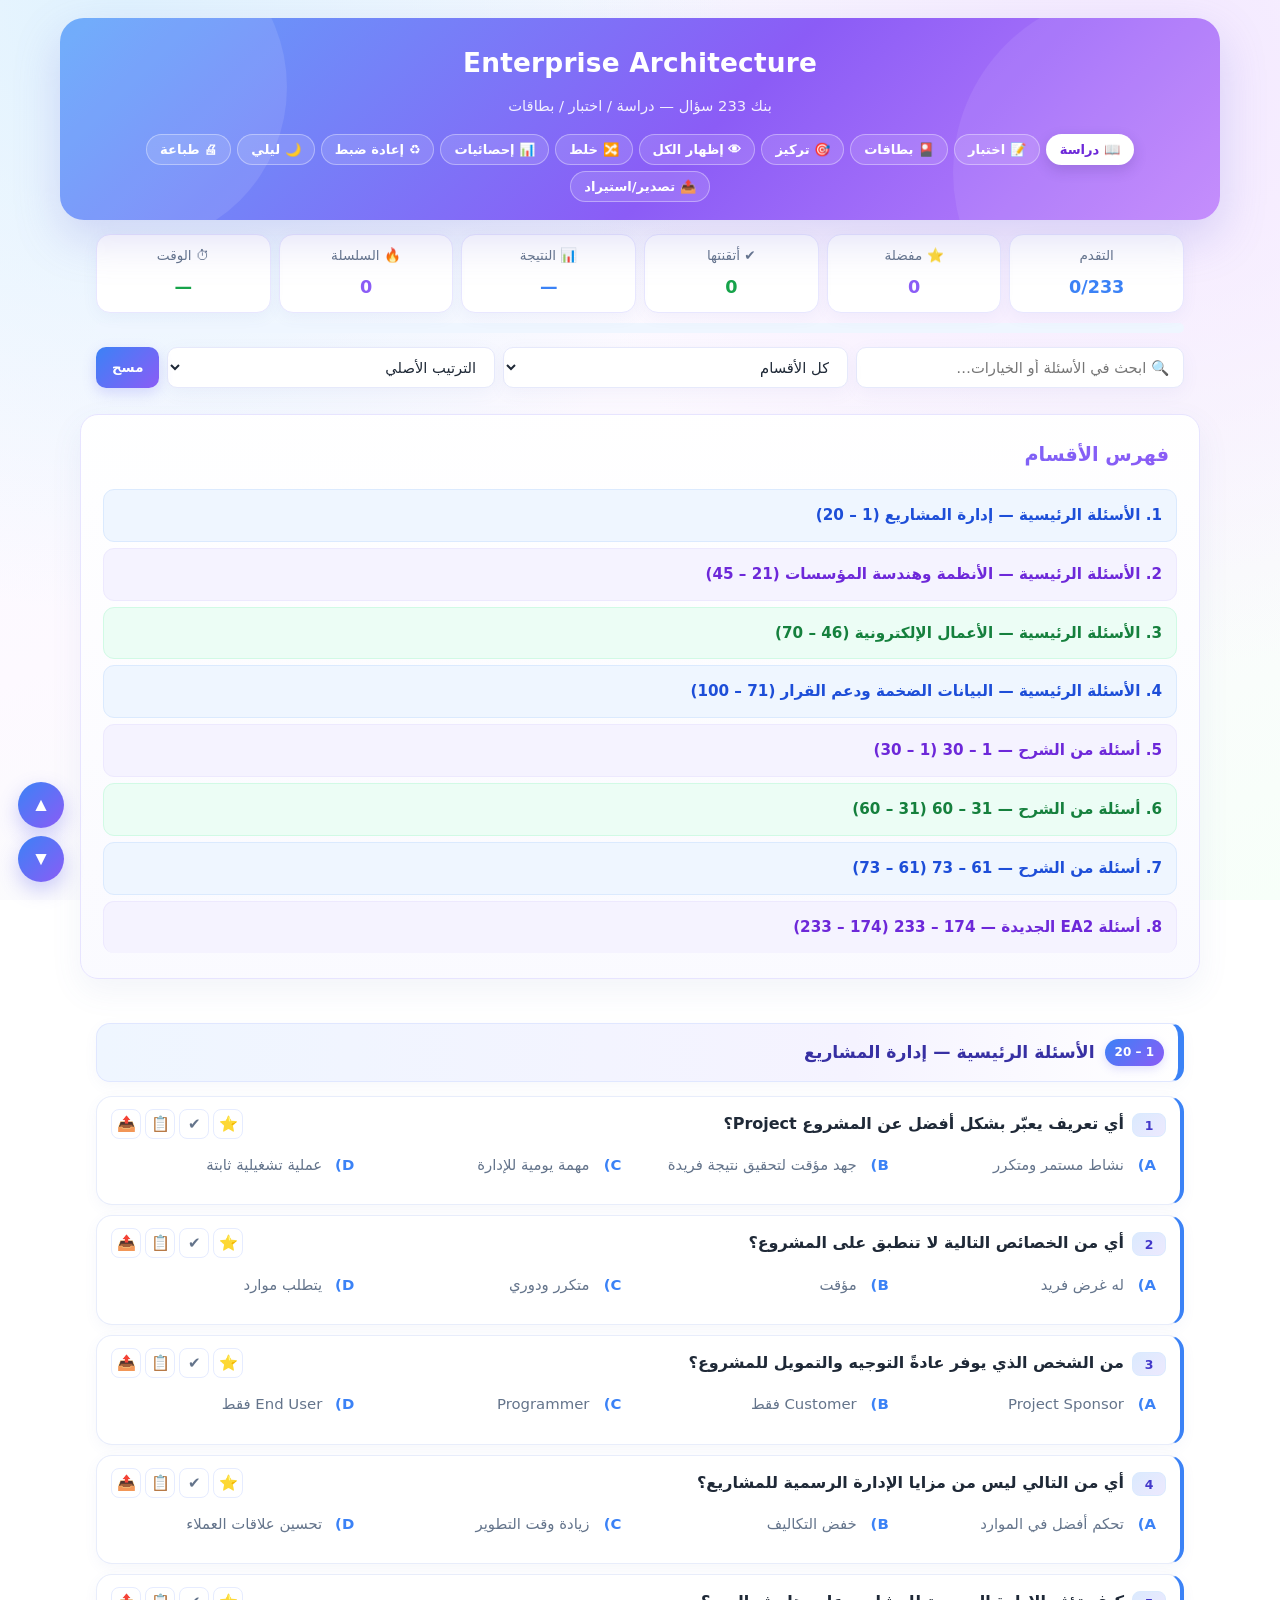
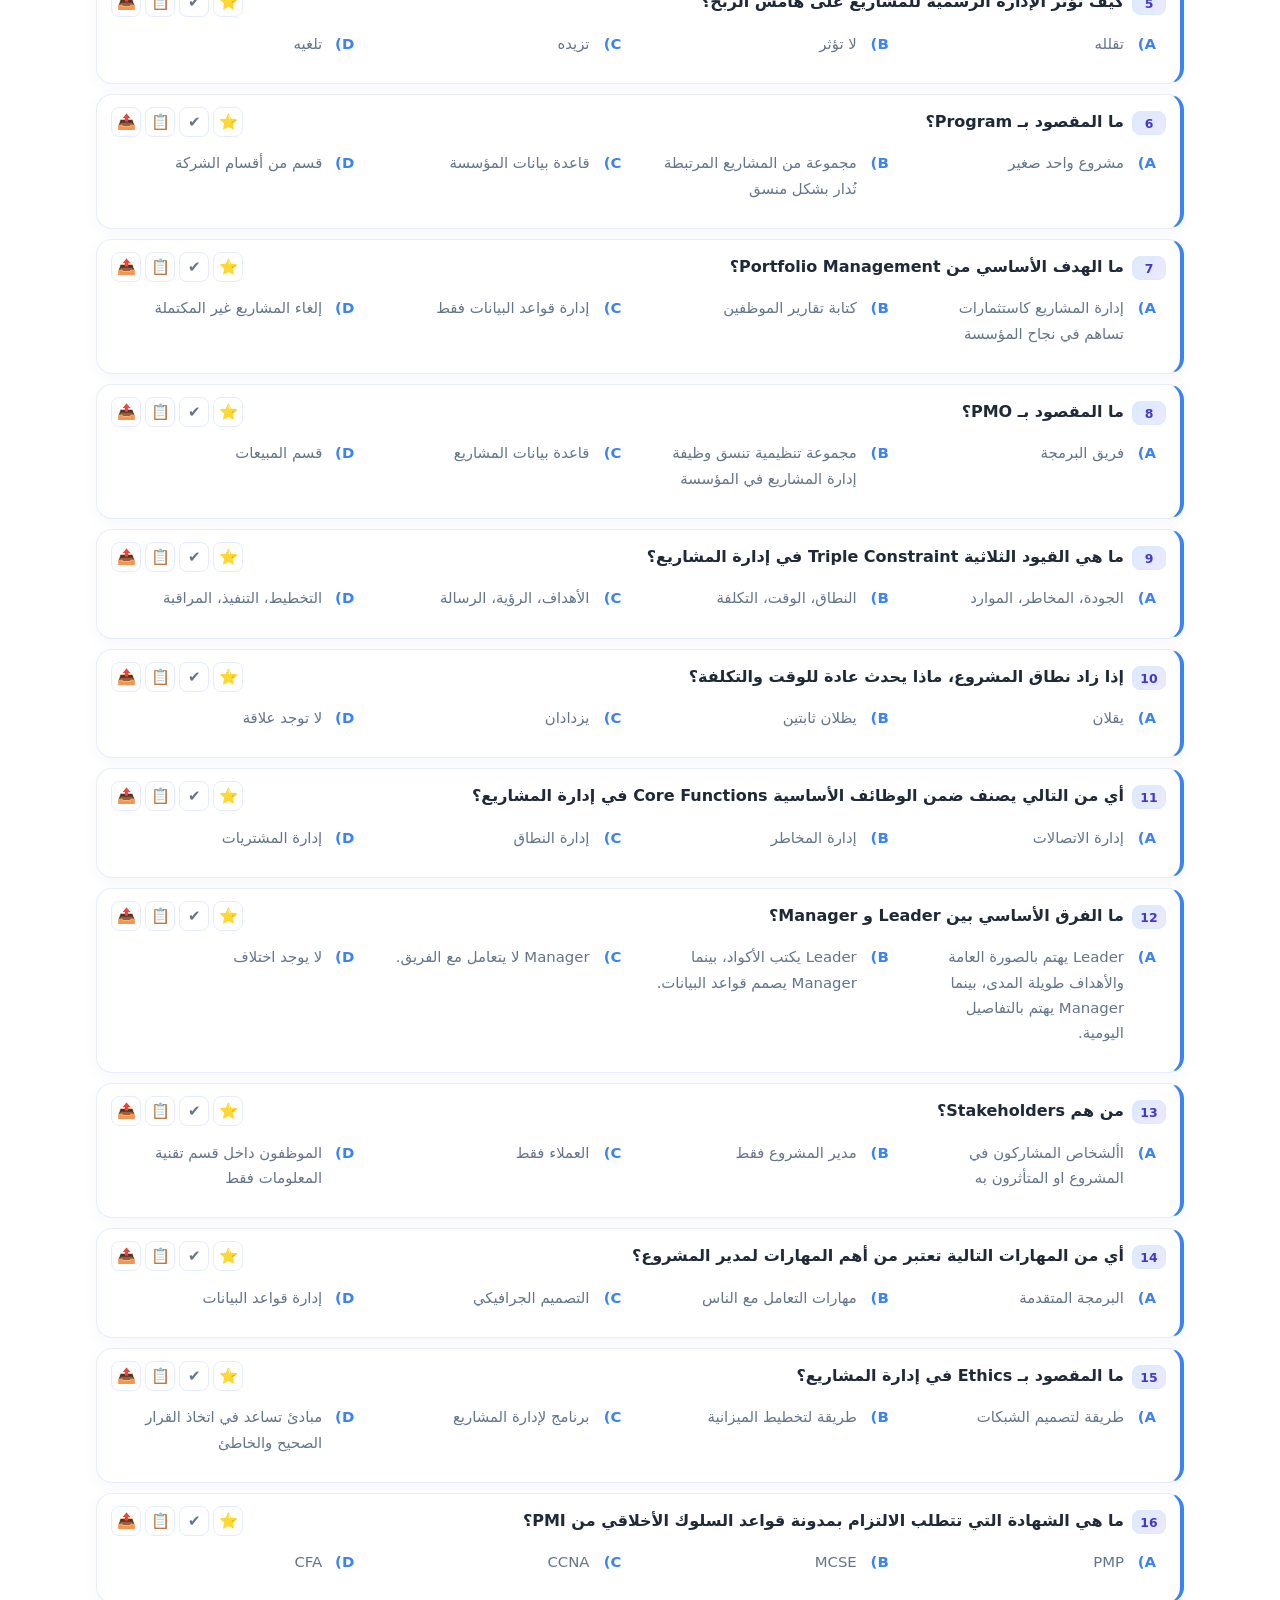
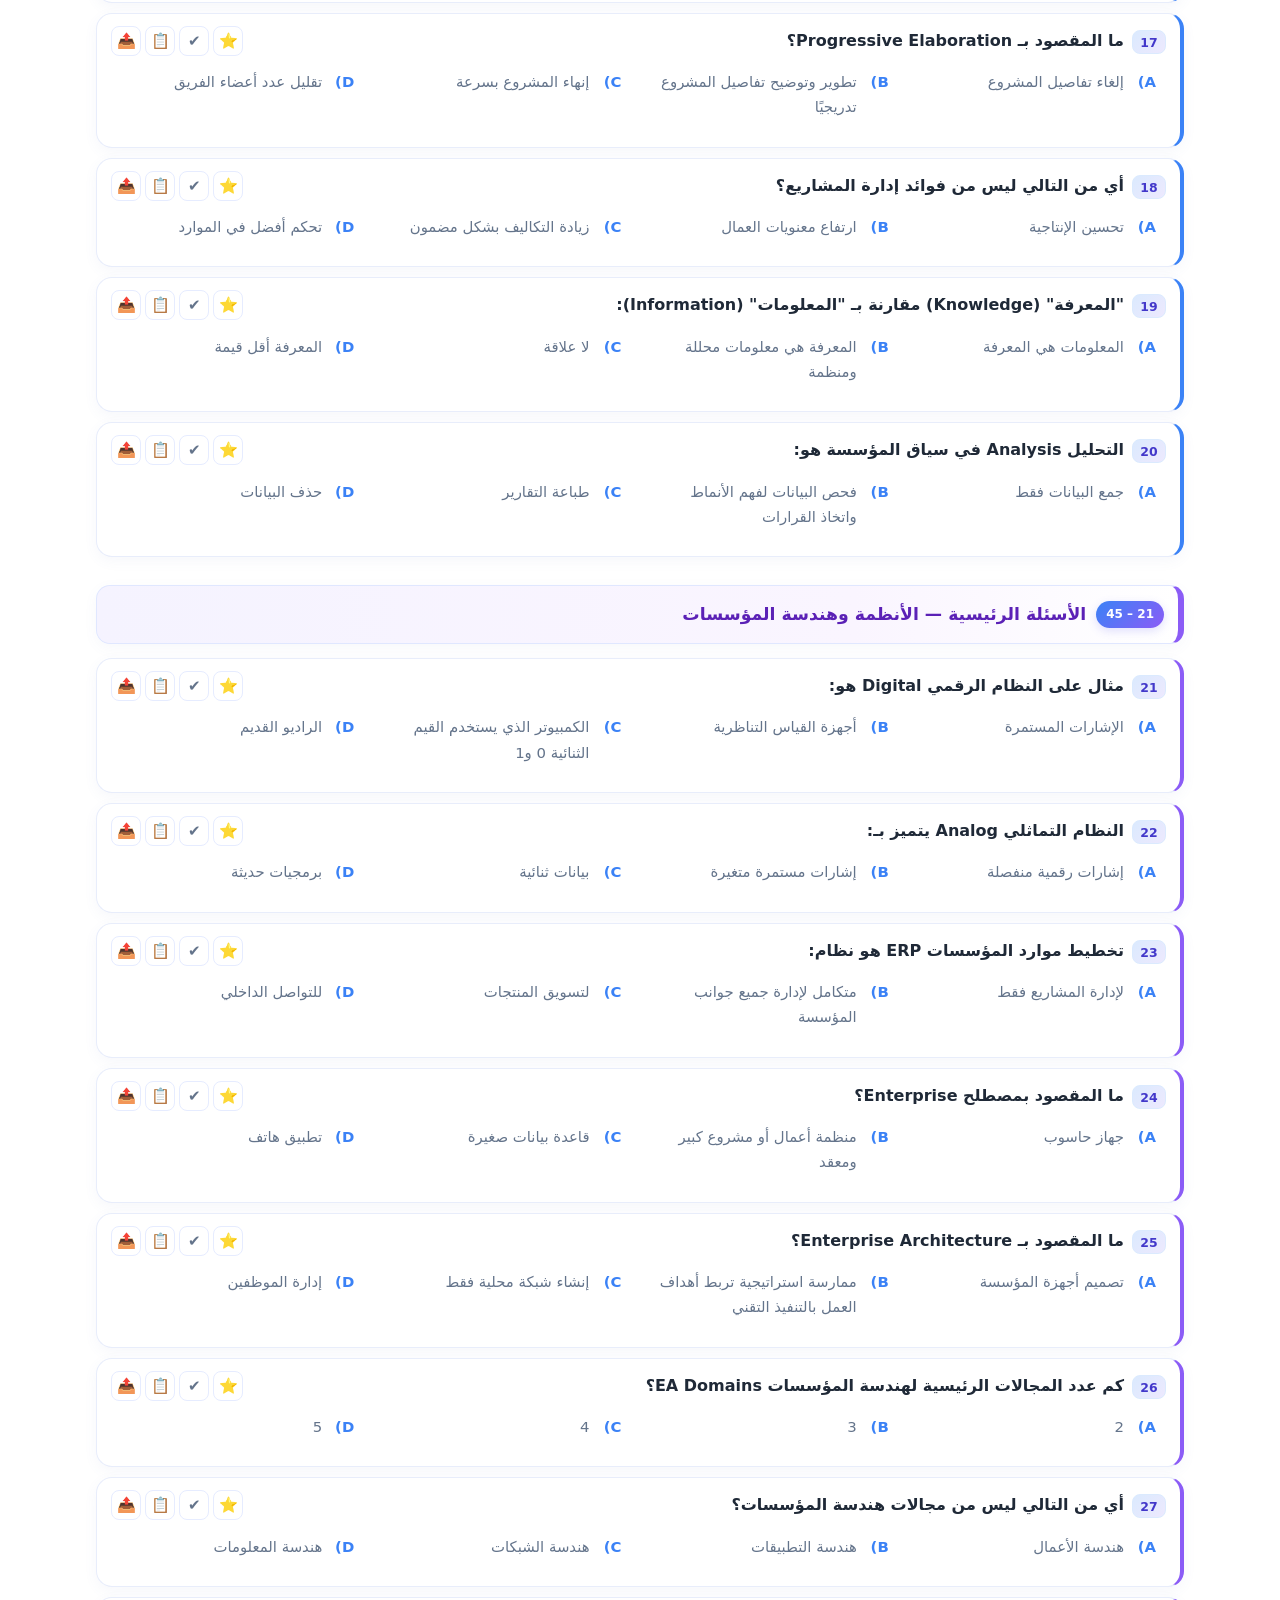
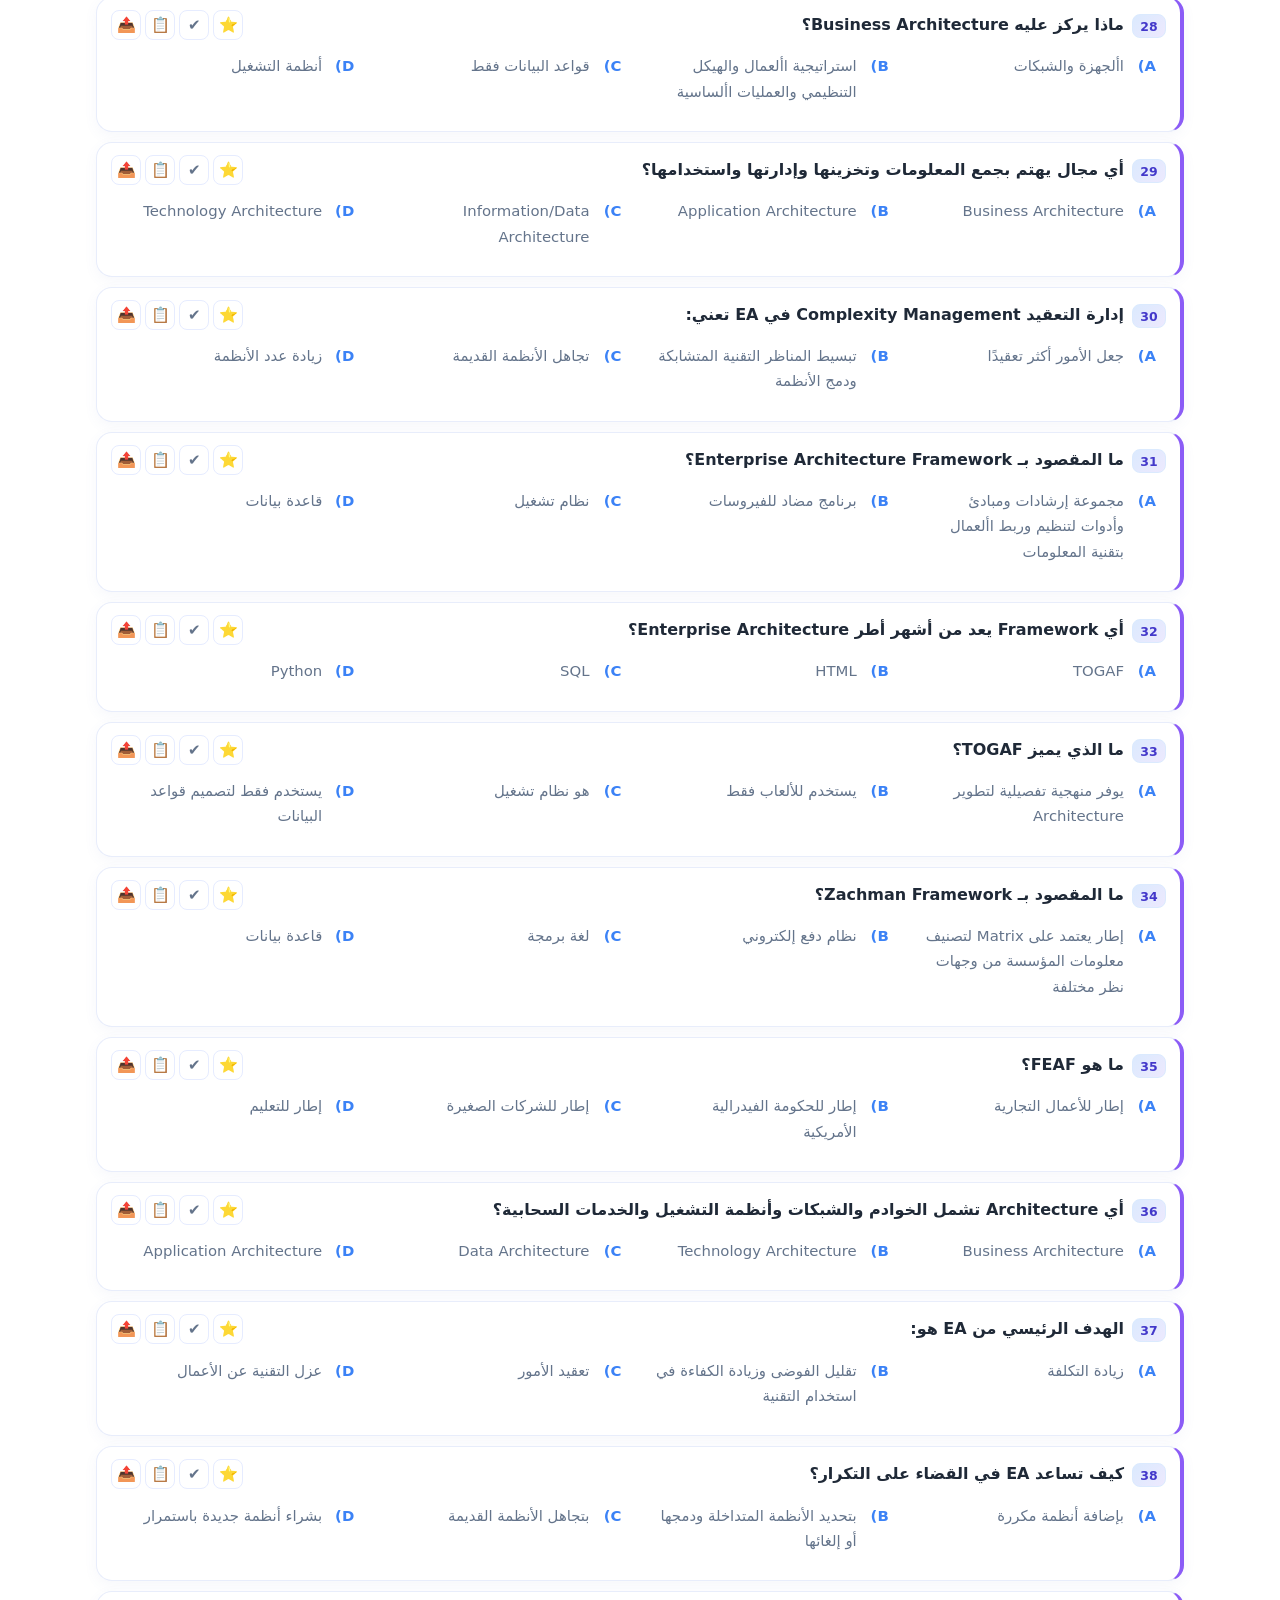
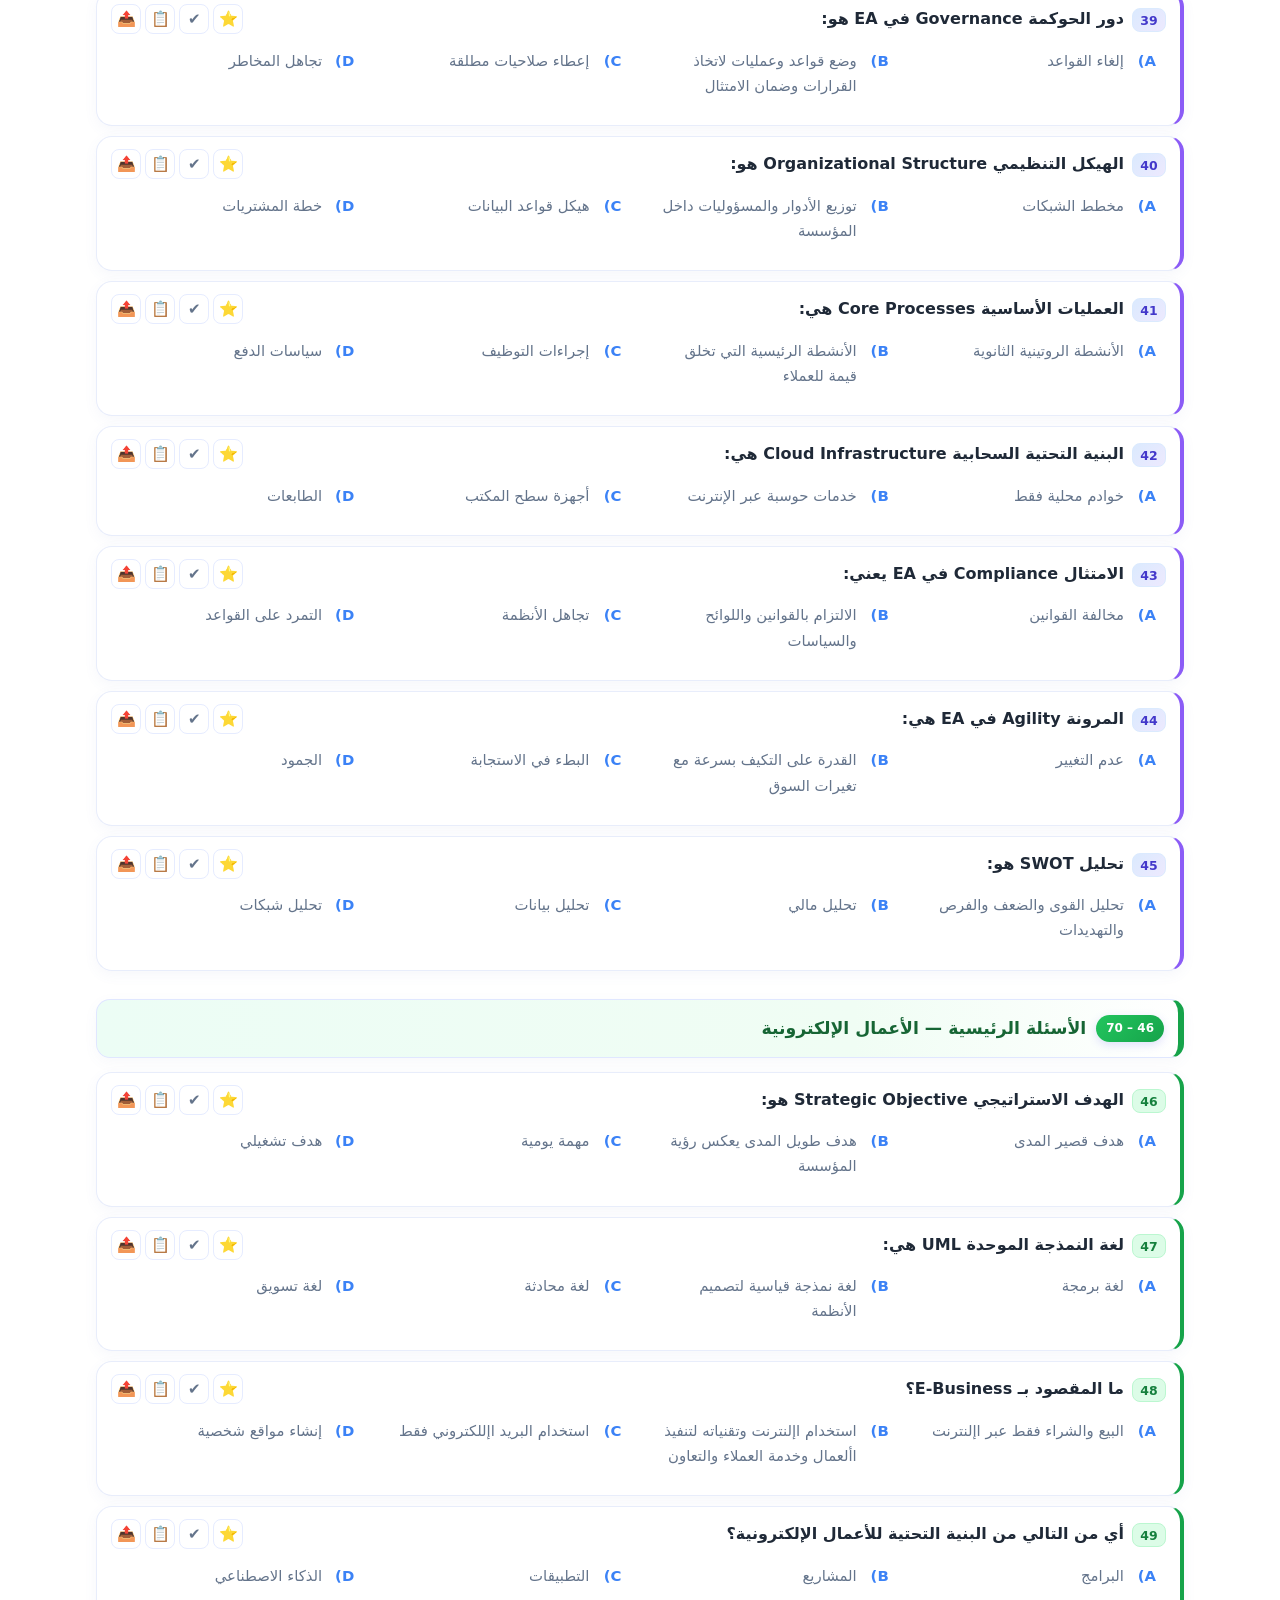
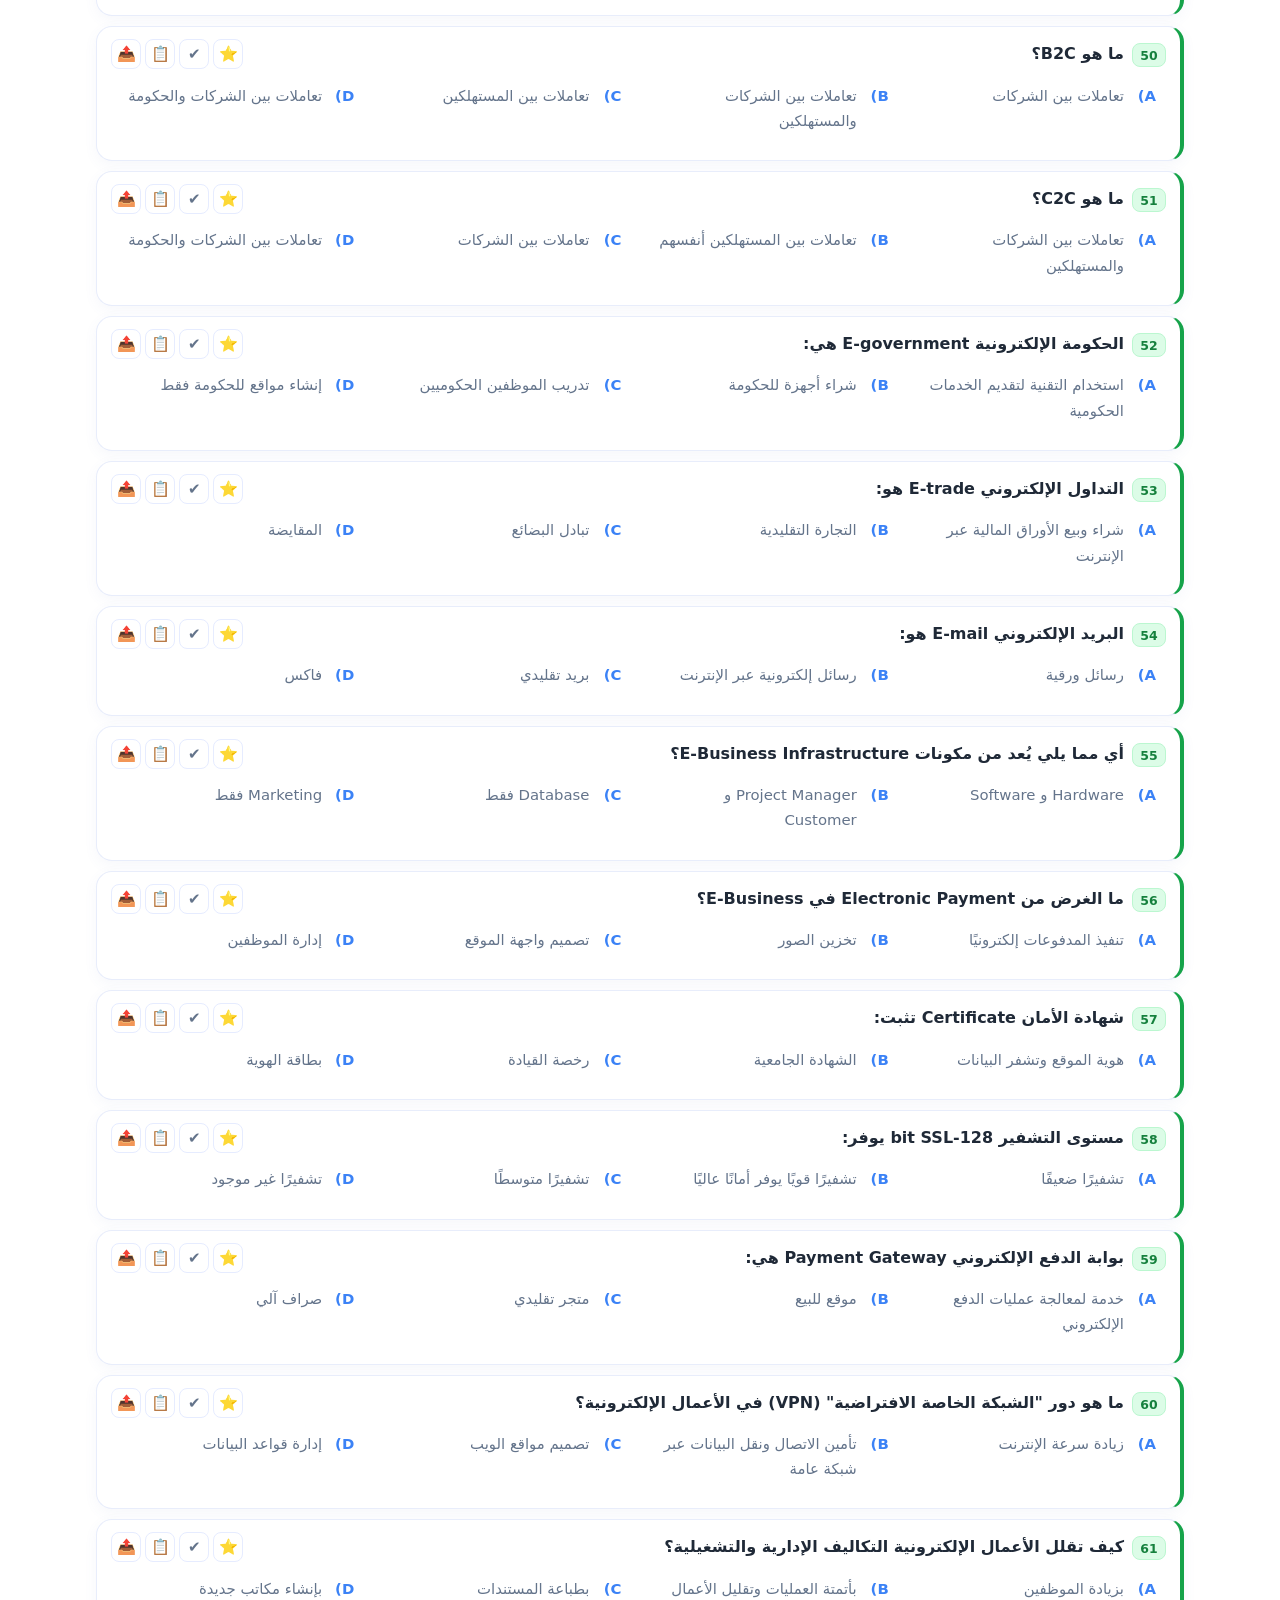
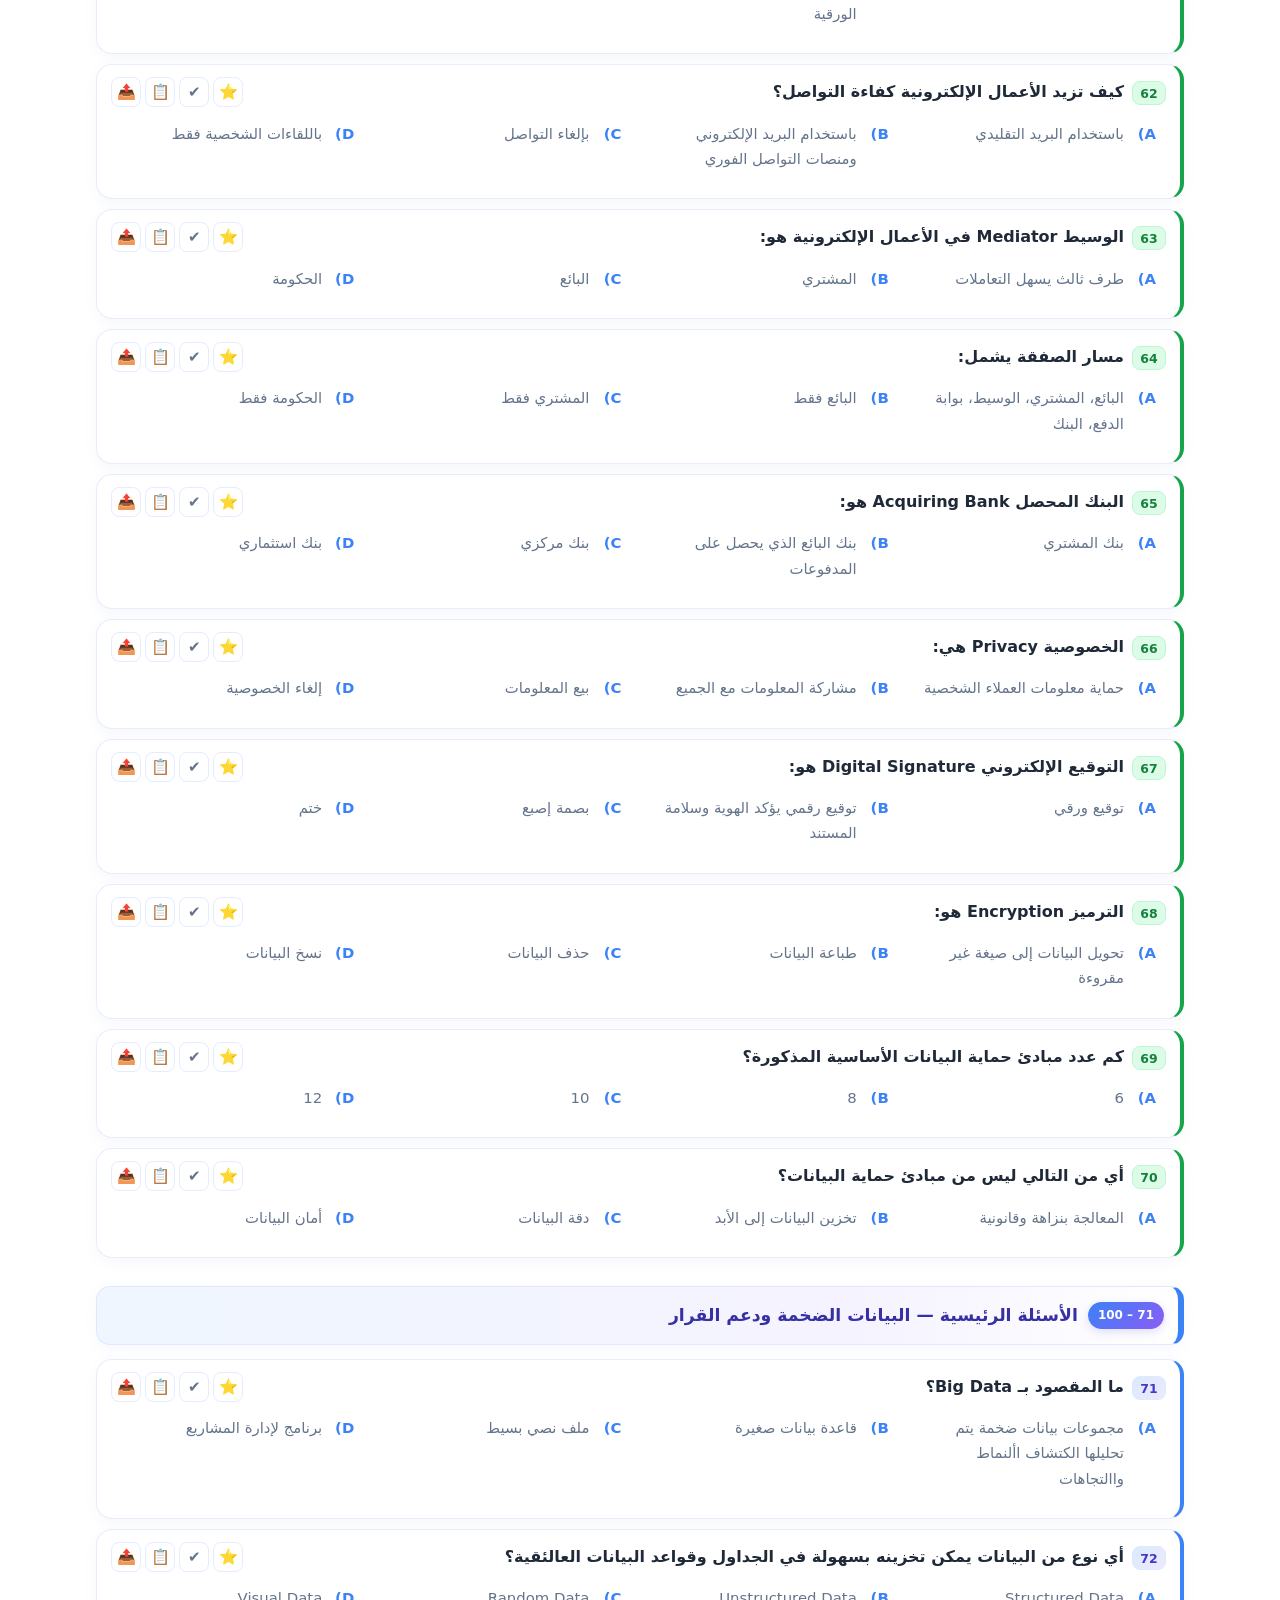
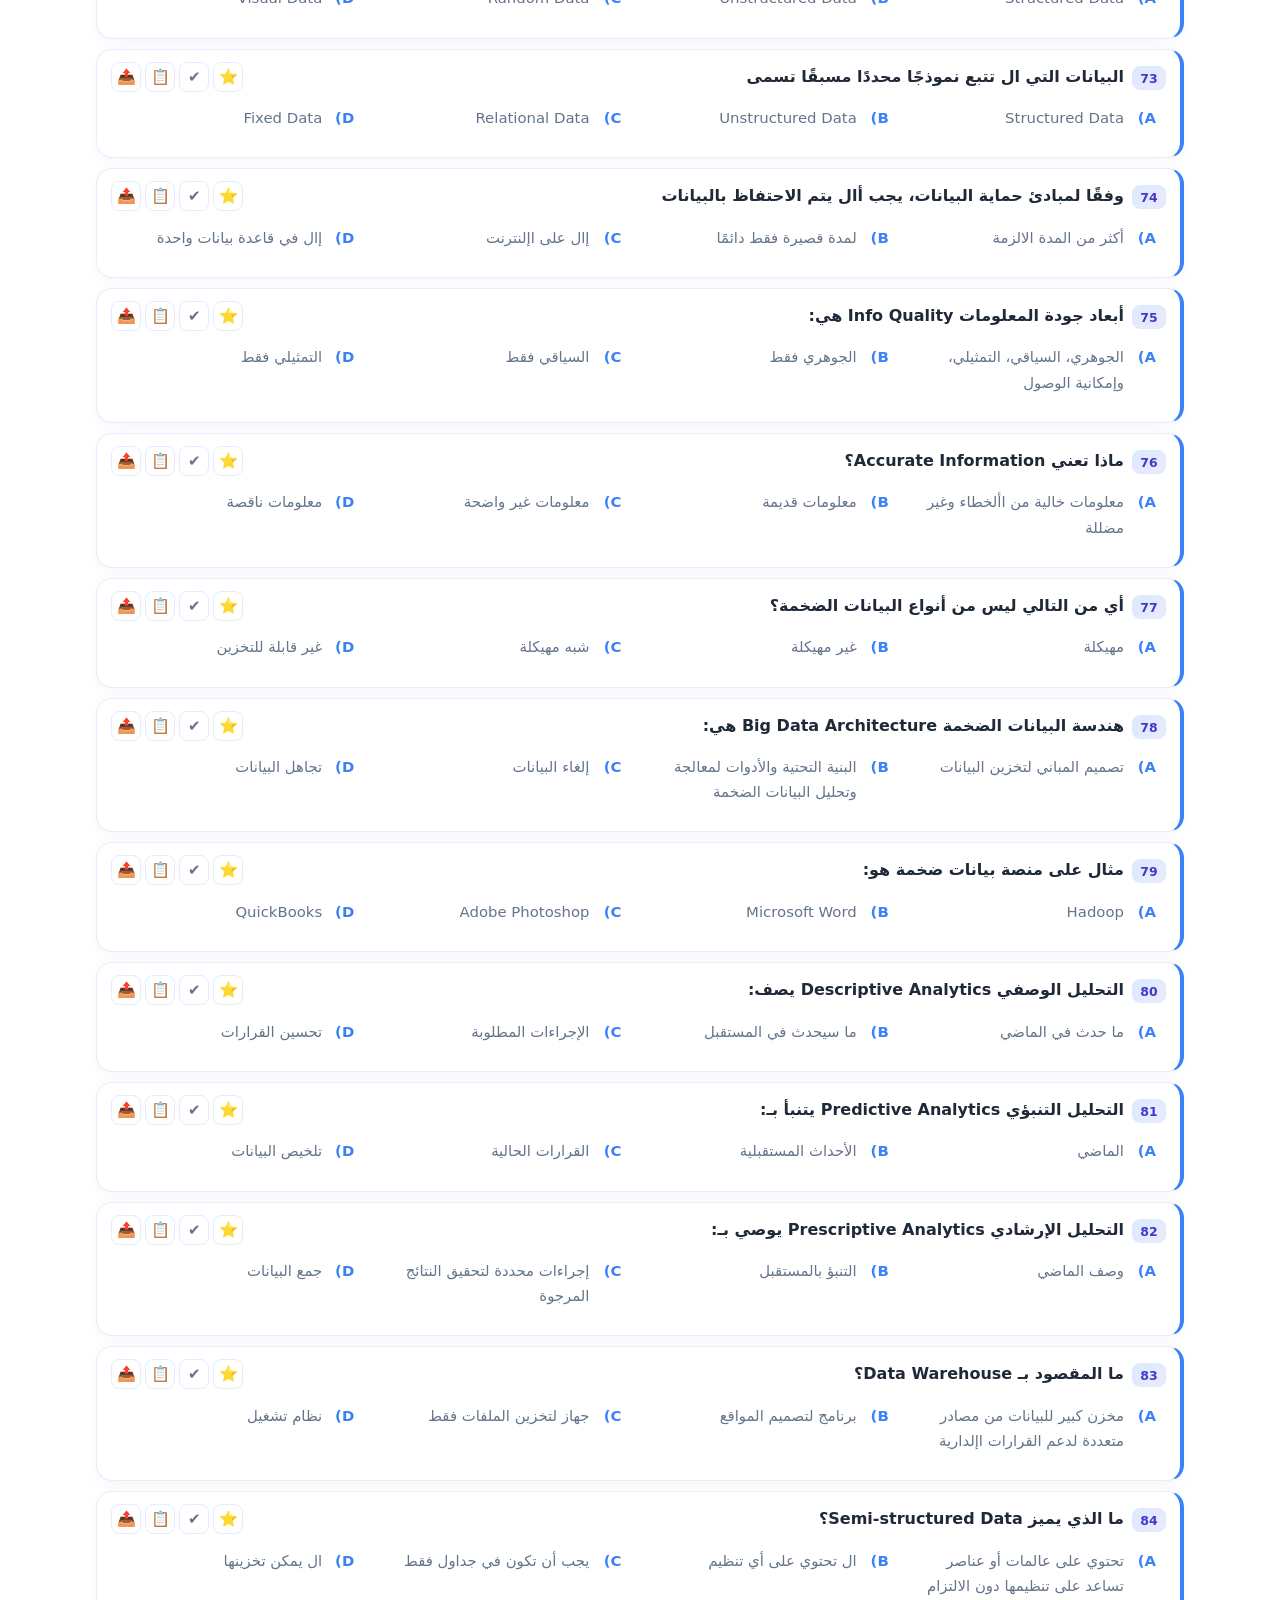
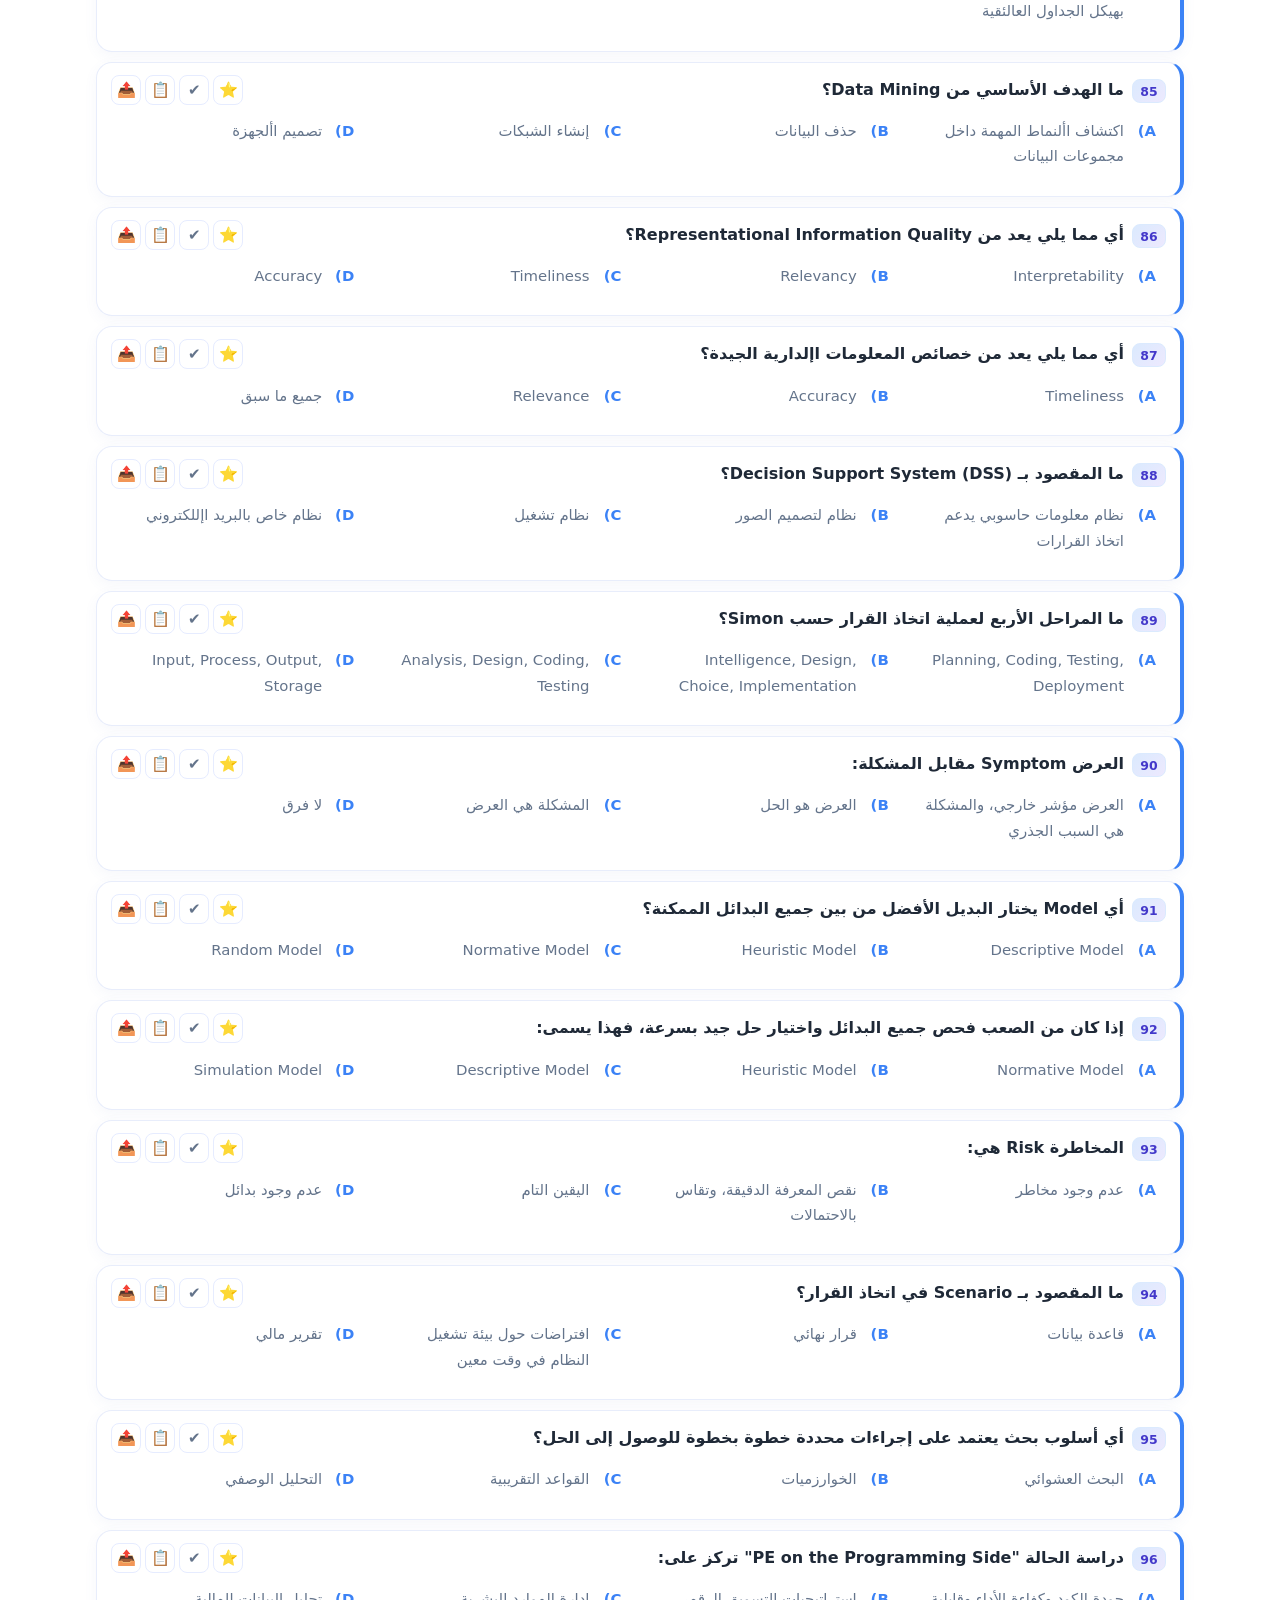
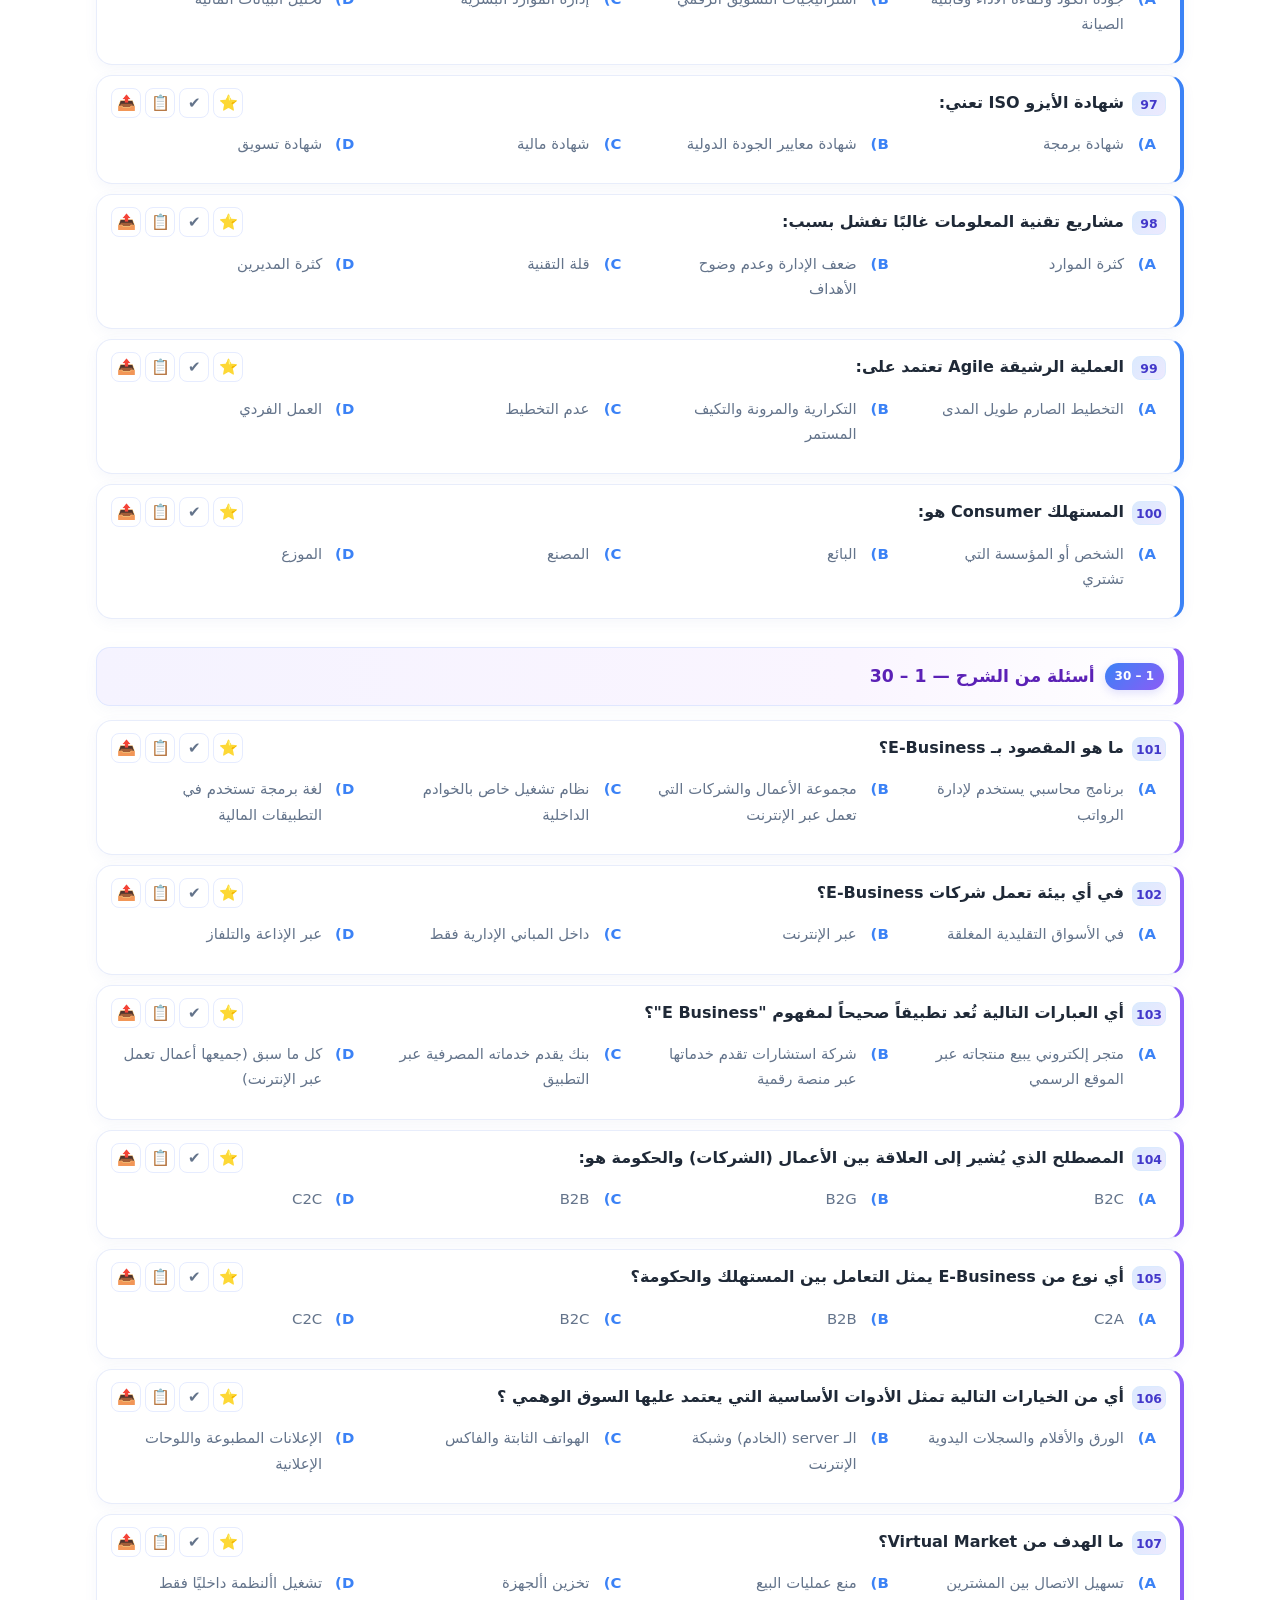
==== materials/enterprise-architecture.html @ ca2d1800 "Update Enterprise Architecture bank to latest EA2 233-question version" ====
<!DOCTYPE html>
<html lang="ar" dir="rtl">
<head>
<meta charset="UTF-8">
<meta name="viewport" content="width=device-width, initial-scale=1">
<meta name="theme-color" content="#3b82f6">
<meta name="apple-mobile-web-app-capable" content="yes">
<title>Enterprise Architecture</title>
<link rel="manifest" id="manifestLink">
<link rel="apple-touch-icon" href="data:image/svg+xml,<svg xmlns='http://www.w3.org/2000/svg' viewBox='0 0 100 100'><rect width='100' height='100' rx='20' fill='%233b82f6'/><text x='50' y='65' font-size='55' text-anchor='middle' fill='white' font-family='Arial'>📘</text></svg>">
<link rel="stylesheet" href="../assets/styles.css">
</head>
<body>
<div class="sticky-bar" id="stickyBar"><div class="sb-text" id="sbText">القسم: —</div><div class="sb-progress"><div id="sbFill"></div></div><div class="sb-text" id="sbPct">0%</div></div>
<header>
  <h1>Enterprise Architecture</h1><p>بنك 233 سؤال — دراسة / اختبار / بطاقات</p>
  <div class="topbar">
    <button data-action="mode-study" class="active">📖 دراسة</button>
    <button data-action="mode-quiz">📝 اختبار</button>
    <button data-action="mode-flash">🎴 بطاقات</button>
    <button data-action="focus">🎯 تركيز</button>
    <button data-action="toggle-reveal" id="toggleRevealBtn">👁 إظهار الكل</button>
    <button data-action="shuffle">🔀 خلط</button>
    <button data-action="stats">📊 إحصائيات</button>
    <button data-action="reset">♻️ إعادة ضبط</button>
    <button data-action="dark">🌙 ليلي</button>
    <button data-action="install" id="installBtn" style="display:none">📲 تثبيت</button>
    <button data-action="print">🖨 طباعة</button>
    <button data-action="export-menu">📤 تصدير/استيراد</button>
  </div>
</header>
<div class="stats">
  <div class="stat">التقدم <b id="statProgress">0/233</b></div><div class="stat">⭐ مفضلة <b id="statFav">0</b></div><div class="stat">✔ أتقنتها <b id="statMastered">0</b></div><div class="stat">📊 النتيجة <b id="statScore">—</b></div><div class="stat streak">🔥 السلسلة <b id="statStreak">0</b></div><div class="stat time">⏱ الوقت <b id="statTime">—</b></div>
</div>
<div class="progress-wrap"><div class="progress-bar"><div id="progressFill"></div></div></div>
<div class="filterbar"><input id="search" type="search" placeholder="🔍 ابحث في الأسئلة أو الخيارات…"><select id="secFilter"><option value="">كل الأقسام</option></select><select id="sortBy"><option value="default">الترتيب الأصلي</option><option value="wrong">الأكثر خطأً</option><option value="unmastered">غير المتقنة</option><option value="fav">المفضلة فقط</option></select><button id="clearBtn" type="button" style="padding:10px 16px;border-radius:10px;border:0;background:var(--brand);color:#fff;font-family:inherit;cursor:pointer;font-weight:700">مسح</button></div>
<nav class="index" id="index" aria-label="فهرس الأقسام"><h2>فهرس الأقسام</h2></nav>
<div class="quiz-result" id="quizResult"><h3>📝 نتيجة الاختبار</h3><span class="big" id="qrScore">0 / 0</span><p id="qrMsg" style="text-align:center;margin-top:8px"></p><div class="qr-actions"><button class="qr-primary" onclick="retryWrongOnly()">🔁 أعد الأخطاء فقط</button><button class="qr-secondary" onclick="location.reload()">🔄 اختبار جديد</button><button class="qr-danger" onclick="document.getElementById('quizResult').classList.remove('show')">✖ إغلاق</button></div><div class="qr-review" id="qrReview"></div></div>
<main id="main"></main>
<div class="flash-wrap" id="flashWrap"><div class="flash-card" id="flashCard"><div class="fc-q" id="fcQ">—</div><div class="fc-ans" id="fcA">—</div></div><div class="flash-nav"><button onclick="flashNext()">التالي </button><button onclick="flashPrev()">السابق</button></div></div>
<p class="empty-msg" id="emptyMsg">لا توجد نتائج مطابقة.</p>
<div class="focus-nav" id="focusNav"><button onclick="focusNext()">التالي </button><button class="exit" onclick="exitFocusMode()">✖ خروج</button><button onclick="focusPrev()"> السابق</button></div>
<div class="modal" id="resetModal"><div class="modal-card"><h3>♻️ إعادة الضبط</h3><p>اختر ما تريد إعادة ضبطه:</p><div class="reset-options"><label><input type="checkbox" id="resetAll"> <b>الكل (تحديد الجميع)</b></label><hr><label><input type="checkbox" value="fav"> ⭐ المفضلة</label><label><input type="checkbox" value="mastered"> ✔ الأسئلة المتقنة</label><label><input type="checkbox" value="wrong"> 📊 عدّاد الأخطاء</label><label><input type="checkbox" value="revealed"> 👁 الإجابات المكتشفة</label><label><input type="checkbox" value="quiz"> 📝 نتيجة الاختبار والمؤقت والسلسلة</label></div><div class="modal-actions"><button id="resetCancel" class="btn-secondary">إلغاء</button><button id="resetConfirm" class="btn-primary">تأكيد الإعادة</button></div></div></div>
<div class="modal" id="statsModal"><div class="modal-card" style="max-width:640px"><h3>📊 إحصائيات مفصلة</h3><div id="statsContent"></div><div class="modal-actions"><button class="btn-secondary" onclick="document.getElementById('statsModal').classList.remove('show')">إغلاق</button></div></div></div>
<div class="modal" id="exportMenuModal"><div class="modal-card"><h3>📤 تصدير / استيراد</h3><p>اختر ما تريد:</p><div class="menu-list"><button data-menu="csv-all"><span class="icon">📄</span><span>تصدير كل الأسئلة CSV</span></button><button data-menu="csv-fav"><span class="icon">⭐</span><span>تصدير المفضلة فقط CSV</span></button><button data-menu="backup"><span class="icon">💾</span><span>نسخة احتياطية كاملة (JSON)</span></button><button data-menu="restore"><span class="icon">📂</span><span>استعادة من نسخة احتياطية</span></button></div><div class="modal-actions"><button class="btn-secondary" onclick="document.getElementById('exportMenuModal').classList.remove('show')">إغلاق</button></div></div></div>
<div class="modal" id="restoreModal"><div class="modal-card"><h3>📂 استعادة نسخة احتياطية</h3><p>اختر ملف JSON كان قد تم تنزيله سابقًا:</p><input type="file" id="restoreFile" accept=".json" style="width:100%;padding:10px;border:1px solid var(--line);border-radius:10px;background:var(--card);color:var(--ink);font-family:inherit"><div class="modal-actions"><button class="btn-secondary" onclick="document.getElementById('restoreModal').classList.remove('show')">إلغاء</button><button id="restoreConfirm" class="btn-primary">استعادة</button></div></div></div>
<div class="cert" id="certModal"><div class="cert-card"><h2>🎓 شهادة إتمام</h2><div class="seal">🏆</div><p>أتممت بنجاح جميع أسئلة بنك <b>Enterprise Architecture</b></p><p id="certScore" style="font-weight:700;color:var(--ok)"></p><button onclick="document.getElementById('certModal').classList.remove('show')">إغلاق</button></div></div>
<div class="streak-popup" id="streakPopup">🔥</div><div class="toast" id="toast"></div>
<footer class="signature" aria-label="Author credit"><a class="signature-card" href="https://wa.me/967771179020" target="_blank" rel="noopener noreferrer" title="Contact Eng. Khalid Al-sofi on WhatsApp"><span class="signature-kicker">DESIGNED &amp; ENGINEERED BY</span><strong>Eng. Khalid Al-sofi</strong><span class="signature-contact">WHATSAPP • +967 771 179 020</span></a></footer>
<div class="scroll-btns"><button id="toTop" title="للأعلى">▲</button><button id="toBottom" title="للأسفل">▼</button></div>
<script src="../data/enterprise-architecture-base173.js"></script><script src="../data/enterprise-architecture.js"></script><script src="../assets/mcq-engine.js"></script>
</body></html>
---- assets/styles.css ----
:root{
    --bg:#f8fbff; --card:#ffffff; --ink:#1f2937; --muted:#64748b;
    --brand:#3b82f6; --brand-soft:#eff6ff; --line:#e6ecff;
    --ok:#16a34a; --ok-bg:#e7f9ee;
    --err:#dc2626; --err-bg:#fdecec;
    --star:#8b5cf6; --hl:#f5f3ff;
    --shadow:0 3px 14px rgba(90,110,180,.07);
    --shadow-lg:0 14px 34px rgba(99,102,241,.18);
  }
  body.dark{
    --bg:#0b1220; --card:#131c2e; --ink:#eef3fb; --muted:#8a9ab3;
    --brand:#60a5fa; --brand-soft:#12233f; --line:#25324a;
    --ok:#34d399; --ok-bg:#0f2f26;
    --err:#f87171; --err-bg:#3a1618;
    --star:#a78bfa; --hl:#241b3a;
  }
  *{box-sizing:border-box}
  html{scroll-behavior:smooth}
  body{
    margin:0;background:var(--bg);color:var(--ink);
    font-family:"Segoe UI","Tahoma","Noto Naskh Arabic",system-ui,sans-serif;
    line-height:1.9;font-size:16px;transition:background .25s,color .25s;
  }
  body.focus-mode main{max-width:780px}
  body.focus-mode .q:not(.focus-active){opacity:.12;pointer-events:none;filter:blur(3px)}
  body.focus-mode .q.focus-active{
    box-shadow:0 12px 40px rgba(31,95,214,.25);
    border-color:var(--brand);border-width:2px;
  }

  /* Sticky Header */
  .sticky-bar{
    position:sticky;top:0;z-index:60;
    background:var(--card);border-bottom:1px solid var(--line);
    padding:8px 16px;display:none;align-items:center;gap:12px;
    box-shadow:0 2px 10px rgba(0,0,0,.05);
  }
  .sticky-bar.show{display:flex}
  .sticky-bar .sb-progress{flex:1;height:6px;background:var(--brand-soft);border-radius:20px;overflow:hidden}
  .sticky-bar .sb-progress > div{height:100%;background:linear-gradient(90deg,#3b82f6,#8b5cf6);border-radius:20px;transition:width .3s;width:0}
  .sticky-bar .sb-text{font-size:.82rem;color:var(--muted);font-weight:600;white-space:nowrap}

  header{
    background:linear-gradient(135deg,#3b82f6,#7c3aed);
    color:#fff;padding:20px 16px 18px;text-align:center;
    box-shadow:0 4px 18px rgba(15,63,156,.25);
  }
  body.dark header{background:linear-gradient(135deg,#15254a,#0a1830)}
  header h1{margin:0 0 4px;font-size:1.4rem}
  header p{margin:0;opacity:.9;font-size:.85rem}

  .topbar{display:flex;flex-wrap:wrap;gap:6px;justify-content:center;margin-top:14px}
  .topbar button{
    border:1px solid rgba(255,255,255,.25);background:rgba(255,255,255,.12);
    color:#fff;padding:7px 12px;border-radius:10px;cursor:pointer;
    font-family:inherit;font-size:.82rem;font-weight:600;transition:.18s;
    display:inline-flex;align-items:center;gap:5px;
  }
  .topbar button:hover{background:rgba(255,255,255,.24)}
  .topbar button.active{background:#fff;color:var(--brand)}

  .stats{
    max-width:1120px;margin:14px auto 0;padding:0 16px;
    display:grid;grid-template-columns:repeat(auto-fit,minmax(130px,1fr));gap:8px;
  }
  .stat{
    background:var(--card);border:1px solid var(--line);border-radius:12px;
    padding:8px 12px;text-align:center;font-size:.85rem;color:var(--muted);
  }
  .stat b{display:block;color:var(--brand);font-size:1.1rem;margin-top:2px}
  .stat.streak b{color:var(--star)}
  .stat.time b{color:var(--ok)}

  .progress-wrap{max-width:1120px;margin:10px auto 0;padding:0 16px}
  .progress-bar{height:10px;background:var(--brand-soft);border-radius:20px;overflow:hidden}
  #progressFill{height:100%;width:0;background:linear-gradient(90deg,#3b82f6,#8b5cf6);border-radius:20px;transition:width .3s}

  .filterbar{
    max-width:1120px;margin:14px auto 0;padding:0 16px;
    display:flex;gap:8px;flex-wrap:wrap;
  }
  .filterbar input,.filterbar select{
    flex:1 1 200px;padding:10px 14px;border-radius:10px;
    border:1px solid var(--line);font-size:.92rem;font-family:inherit;
    background:var(--card);color:var(--ink);box-shadow:var(--shadow);
  }
  .filterbar input:focus,.filterbar select:focus{outline:2px solid var(--brand);border-color:transparent}

  /* ===== الفهرس (مثل الكود القديم) ===== */
  .index{
    max-width:1120px;
    margin:26px auto 0;
    padding:22px;
    border:1px solid var(--line);
    border-radius:18px;
    background:var(--card);
    display:flex;
    flex-direction:column;
    gap:0;
  }
  .index h2{
    margin:0 8px 12px;
    font-size:1.2rem;
    color:var(--ink);
    font-weight:700;
  }
  .index a{
    text-decoration:none;
    background:transparent;
    color:var(--brand);
    border-bottom:1px solid var(--line);
    border-radius:9px;
    padding:11px 14px;
    font-size:.95rem;
    font-weight:600;
    transition:.18s;
    white-space:normal;
  }
  .index a:last-child{border-bottom:0}
  .index a:hover{background:var(--brand-soft);color:var(--brand)}

  main{max-width:1120px;margin:0 auto;padding:16px 16px 40px}
  section{margin:28px 0;scroll-margin-top:60px}
  .sec-title{
    display:flex;align-items:center;gap:10px;flex-wrap:wrap;
    font-size:1.08rem;font-weight:700;color:var(--brand);
    padding-bottom:6px;border-bottom:2px solid var(--brand-soft);margin-bottom:14px;
  }
  .sec-title .badge{
    background:var(--brand);color:#fff;font-size:.75rem;
    padding:2px 10px;border-radius:20px;font-weight:600;
  }

  .q{
    background:var(--card);border:1px solid var(--line);border-radius:14px;
    padding:12px 14px;margin-bottom:10px;
    box-shadow:var(--shadow);transition:.18s;
    position:relative;cursor:pointer;
  }
  .q:hover{box-shadow:0 6px 18px rgba(31,95,214,.13);border-color:#c3d5f7}
  .q.fav{border-color:var(--star);box-shadow:0 0 0 2px rgba(241,182,11,.15)}
  .q.mastered{opacity:.85}
  .q.highlight{animation:hlFlash .9s ease}
  @keyframes hlFlash{0%,100%{background:var(--card)}30%{background:var(--hl)}}

  .q .qhead{display:flex;align-items:flex-start;gap:8px;margin-bottom:8px}
  .q .n{
    flex:0 0 auto;background:var(--brand-soft);color:var(--brand);
    font-size:.78rem;font-weight:700;min-width:34px;height:24px;line-height:24px;
    text-align:center;border-radius:8px;margin-top:4px;
  }
  .q .qt{font-weight:700;font-size:1rem;flex:1;margin:0}
  .q .qactions{display:flex;gap:4px;flex-shrink:0}
  .q .qactions button{
    border:1px solid var(--line);background:transparent;color:var(--muted);
    width:30px;height:30px;border-radius:8px;cursor:pointer;font-size:.95rem;
    display:flex;align-items:center;justify-content:center;transition:.15s;
  }
  .q .qactions button:hover{background:var(--brand-soft);color:var(--brand)}
  .q .qactions button.on{background:var(--star);color:#fff;border-color:var(--star)}
  .q .qactions button.mastered-on{background:var(--ok);color:#fff;border-color:var(--ok)}
  .q .qactions button.copied{background:var(--ok);color:#fff;border-color:var(--ok)}

  ol.o{
    list-style:none;margin:0;padding:0;
    display:grid;grid-template-columns:repeat(auto-fit,minmax(240px,1fr));gap:4px 14px;
  }
  ol.o li{
    display:flex;gap:8px;align-items:flex-start;
    font-size:.93rem;color:var(--muted);border-radius:8px;
    padding:6px 10px;transition:background .18s;
    cursor:pointer;user-select:none;line-height:1.7;
  }
  ol.o li .opt-num{flex:0 0 auto;color:var(--brand);font-weight:700;min-width:24px}
  ol.o li .opt-text{flex:1;word-break:break-word}
  ol.o li:hover{background:var(--brand-soft)}

  ol.o li .check{display:none;margin-inline-start:6px;font-weight:900}
  ol.o li.correct .check{color:var(--ok)}
  ol.o li.wrong .check{color:var(--err)}

  .q.revealed ol.o li.correct .check,
  .q.quiz-mode.answered ol.o li.correct .check{display:inline}

  .q.revealed ol.o li.correct,
  .q.quiz-mode.answered ol.o li.correct{
    background:var(--ok-bg);color:var(--ok);font-weight:700;
  }

  .q.quiz-mode.answered ol.o li.wrong{
    background:var(--err-bg);color:var(--err);font-weight:700;
  }
  .q.quiz-mode.answered ol.o li.wrong .check{display:inline}
  .q.quiz-mode.answered ol.o li:not(.correct):not(.wrong){opacity:.55}

  .q .qfoot{display:flex;gap:8px;flex-wrap:wrap;margin-top:8px;font-size:.78rem;color:var(--muted)}
  .q .qfoot .tag{background:var(--brand-soft);color:var(--brand);padding:2px 8px;border-radius:8px}
  .q .qfoot .tag.err{background:var(--err-bg);color:var(--err)}

  /* Flash mode */
  body.flash .q{display:none}
  body.flash section{display:none}
  body.flash .flash-wrap{display:block}
  .flash-wrap{display:none}
  .flash-card{
    background:var(--card);border:1px solid var(--line);border-radius:18px;
    padding:30px 24px;text-align:center;margin:20px auto;max-width:720px;
    min-height:320px;display:flex;flex-direction:column;justify-content:center;
    box-shadow:var(--shadow-lg);cursor:pointer;transition:.25s;user-select:none;
  }
  .flash-card .fc-q{font-size:1.15rem;font-weight:700;margin:0 0 16px}
  .flash-card .fc-ans{font-size:1rem;color:var(--ok);font-weight:700;display:none}
  .flash-card.flipped .fc-ans{display:block}
  .flash-card.flipped{background:var(--ok-bg)}
  .flash-hint{font-size:.8rem;color:var(--muted);margin-top:12px}
  .flash-nav{display:flex;justify-content:center;gap:10px;margin-top:16px}
  .flash-nav button{
    padding:10px 20px;border-radius:10px;border:1px solid var(--line);
    background:var(--card);color:var(--brand);font-weight:700;
    cursor:pointer;font-family:inherit;
  }
  .flash-nav button:hover{background:var(--brand);color:#fff}

  /* Quiz result */
  .quiz-result{
    background:var(--card);border:2px solid var(--brand);border-radius:16px;
    padding:20px;margin:16px 0;display:none;
  }
  .quiz-result.show{display:block}
  .quiz-result h3{margin:0 0 8px;color:var(--brand);text-align:center}
  .quiz-result .big{font-size:2.4rem;font-weight:900;color:var(--ok);text-align:center;display:block}
  .quiz-result .qr-actions{display:flex;gap:10px;flex-wrap:wrap;justify-content:center;margin-top:14px}
  .quiz-result .qr-actions button{
    padding:10px 20px;border-radius:10px;border:0;font-family:inherit;
    cursor:pointer;font-weight:700;font-size:.92rem;
  }
  .qr-primary{background:var(--brand);color:#fff}
  .qr-secondary{background:var(--line);color:var(--ink)}
  .qr-danger{background:var(--err);color:#fff}
  .qr-review{
    margin-top:14px;background:#fafbfe;border:1px solid var(--line);
    border-radius:10px;padding:12px;max-height:300px;overflow-y:auto;font-size:.88rem;
  }
  body.dark .qr-review{background:#16202e}
  .qr-review-item{
    padding:8px 10px;border-inline-start:3px solid var(--err);
    background:var(--err-bg);border-radius:8px;margin-bottom:6px;
  }
  .qr-review-item b{color:var(--err)}
  .qr-review-item .ans{color:var(--ok);font-weight:700;display:block;margin-top:4px}

  /* Modals */
  .modal{display:none;position:fixed;inset:0;background:rgba(0,0,0,.55);align-items:center;justify-content:center;z-index:300;padding:20px}
  .modal.show{display:flex}
  .modal-card{
    background:var(--card);border-radius:16px;padding:22px;
    max-width:560px;width:100%;box-shadow:0 20px 50px rgba(0,0,0,.3);
    max-height:90vh;overflow-y:auto;
  }
  .modal-card h3{margin:0 0 8px;color:var(--brand)}
  .modal-card p{margin:0 0 12px;font-size:.9rem;color:var(--muted)}
  .reset-options{display:flex;flex-direction:column;gap:6px;margin:12px 0}
  .reset-options label{
    display:flex;align-items:center;gap:10px;padding:9px 12px;
    border:1px solid var(--line);border-radius:10px;
    cursor:pointer;transition:.15s;font-size:.92rem;
  }
  .reset-options label:hover{background:var(--brand-soft)}
  .reset-options input[type=checkbox]{accent-color:var(--brand);width:18px;height:18px;cursor:pointer}
  .reset-options hr{border:0;border-top:1px dashed var(--line);margin:4px 0}
  .modal-actions{display:flex;gap:10px;justify-content:flex-end;margin-top:14px;flex-wrap:wrap}
  .modal-actions button{
    padding:10px 20px;border-radius:10px;border:0;
    font-family:inherit;font-weight:700;cursor:pointer;font-size:.92rem;
  }
  .btn-primary{background:var(--brand);color:#fff}
  .btn-secondary{background:var(--line);color:var(--ink)}
  .btn-danger{background:var(--err);color:#fff}

  /* Menu modal (export) */
  .menu-list{display:flex;flex-direction:column;gap:8px;margin:12px 0}
  .menu-list button{
    display:flex;align-items:center;gap:12px;
    padding:14px 16px;border-radius:12px;border:1px solid var(--line);
    background:var(--card);color:var(--ink);cursor:pointer;
    font-family:inherit;font-size:.95rem;font-weight:600;
    text-align:right;transition:.15s;width:100%;
  }
  .menu-list button:hover{background:var(--brand-soft);border-color:var(--brand);color:var(--brand)}
  .menu-list button .icon{font-size:1.4rem}

  /* Stats */
  .stat-row{display:flex;justify-content:space-between;padding:8px 10px;border-bottom:1px dashed var(--line);font-size:.9rem}
  .stat-row:last-child{border-bottom:0}
  .stat-row b{color:var(--brand)}
  .bar-chart{display:flex;flex-direction:column;gap:6px;margin:12px 0}
  .bar-chart .bar-row{display:flex;align-items:center;gap:8px;font-size:.82rem}
  .bar-chart .bar-label{flex:0 0 100px;color:var(--muted);text-align:left;font-size:.78rem}
  .bar-chart .bar-track{flex:1;height:14px;background:var(--brand-soft);border-radius:10px;overflow:hidden}
  .bar-chart .bar-fill{height:100%;background:var(--err);border-radius:10px;transition:width .3s}

  /* Certificate */
  .cert{position:fixed;inset:0;background:rgba(0,0,0,.6);display:none;align-items:center;justify-content:center;z-index:200;padding:20px}
  .cert.show{display:flex}
  .cert-card{
    background:var(--card);border:4px double var(--brand);border-radius:18px;
    padding:32px 26px;max-width:520px;text-align:center;box-shadow:0 20px 50px rgba(0,0,0,.3);
  }
  .cert-card h2{margin:0 0 10px;color:var(--brand);font-size:1.5rem}
  .cert-card .seal{font-size:3rem;margin:10px 0}
  .cert-card p{margin:8px 0}
  .cert-card button{
    margin-top:16px;padding:10px 24px;border-radius:10px;border:0;
    background:var(--brand);color:#fff;font-family:inherit;font-weight:700;cursor:pointer;
  }

  /* Streak popup */
  .streak-popup{
    position:fixed;top:80px;inset-inline-end:20px;
    background:linear-gradient(135deg,#f1b60b,#e0a000);color:#fff;
    padding:10px 18px;border-radius:14px;font-weight:800;font-size:1.1rem;
    box-shadow:0 8px 20px rgba(241,182,11,.4);
    z-index:150;opacity:0;transform:translateY(-20px);
    transition:.3s;pointer-events:none;
  }
  .streak-popup.show{opacity:1;transform:translateY(0)}

  /* Toast */
  .toast{
    position:fixed;bottom:80px;left:50%;transform:translateX(-50%) translateY(20px);
    background:var(--ink);color:var(--card);padding:10px 20px;border-radius:10px;
    font-weight:600;font-size:.9rem;z-index:400;opacity:0;transition:.25s;pointer-events:none;
  }
  .toast.show{opacity:1;transform:translateX(-50%) translateY(0)}

  /* Scroll buttons (top + bottom) */
  .scroll-btns{
    position:fixed;inset-inline-end:18px;bottom:18px;
    display:flex;flex-direction:column;gap:8px;z-index:99;
  }
  .scroll-btns button{
    width:46px;height:46px;border-radius:50%;border:0;cursor:pointer;
    background:var(--brand);color:#fff;font-size:1.2rem;font-weight:700;
    box-shadow:0 6px 18px rgba(31,95,214,.4);
    display:flex;align-items:center;justify-content:center;
    transition:.25s;
  }
  .scroll-btns button:hover{background:#164cb0;transform:translateY(-3px)}
  .scroll-btns button:active{transform:scale(.95)}
  .scroll-btns button.hidden-btn{opacity:0;pointer-events:none;transform:scale(.6)}

  /* Focus mode navigation */
  .focus-nav{
    display:none;position:fixed;bottom:20px;left:50%;transform:translateX(-50%);
    gap:8px;background:var(--card);padding:8px;border-radius:16px;
    box-shadow:0 12px 30px rgba(31,95,214,.3);z-index:100;
    border:1px solid var(--line);
  }
  body.focus-mode .focus-nav{display:flex}
  .focus-nav button{
    padding:10px 16px;border-radius:10px;border:1px solid var(--line);
    background:var(--card);color:var(--brand);font-family:inherit;
    font-weight:700;cursor:pointer;font-size:.88rem;transition:.15s;
  }
  .focus-nav button:hover{background:var(--brand);color:#fff}
  .focus-nav button.exit{background:var(--err-bg);color:var(--err);border-color:var(--err)}
  .focus-nav button.exit:hover{background:var(--err);color:#fff}

  /* ===== الفوتر (مثل الكود القديم) ===== */
  footer.signature{
    text-align:center;
    color:var(--muted);
    padding:25px;
  }
  footer.signature a{
    color:var(--brand);
    font-size:1.1rem;
    font-weight:700;
    text-decoration:none;
  }
  footer.signature a:hover{text-decoration:underline}

  .empty-msg{display:none;text-align:center;color:var(--muted);padding:26px 0}
  .hidden{display:none !important}

  /* ========== Print ========== */
  @media print{
    body{background:#fff;color:#000;font-size:11pt}
    .sticky-bar,.topbar,.stats,.progress-wrap,.filterbar,
    .qactions,.qfoot,.flash-wrap,.quiz-result,.cert,.modal,
    .streak-popup,.scroll-btns,.focus-nav,.toast{display:none !important}

    header{
      display:block !important;
      background:#fff !important;color:#000 !important;
      box-shadow:none;padding:8px 0;border-bottom:2px solid #000;
    }
    header h1{font-size:18pt;margin-bottom:2px}
    header p{font-size:10pt}

    /* الفهرس عند الطباعة عمودي */
    .index{
      display:flex !important;
      flex-direction:column !important;
      gap:3px !important;
      padding:10px 0;margin:10px 0;
      border:0 !important;
      border-bottom:1px dashed #999 !important;
      background:#fff !important;
      page-break-after:avoid;
    }
    .index h2{color:#000;font-size:12pt;margin:0 0 6px}
    .index a{
      border:1px solid #333 !important;color:#000 !important;
      background:#f5f5f5 !important;font-size:9.5pt;
      padding:3px 10px;border-radius:6px;text-decoration:none;
      display:inline-block;width:fit-content;
    }

    main{padding:0;max-width:100%}
    section{margin:14px 0;page-break-inside:auto}
    .sec-title{page-break-after:avoid;border-bottom:2px solid #000;color:#000}
    .sec-title .badge{background:#000;color:#fff}

    .q{
      break-inside:avoid;page-break-inside:avoid;
      box-shadow:none;border:1px solid #999;
      background:#fff;cursor:default;
    }
    .q .n{background:#eee;color:#000}

    ol.o li.correct{
      background:#d9f7e6 !important;
      color:#0b5d3f !important;
      font-weight:700 !important;
    }
    ol.o li.correct .check{display:inline !important;color:#0b5d3f !important}
    ol.o li.wrong .check{display:none !important}
    ol.o li:not(.correct) .check{display:none !important}

    /* Eng. Khalid Al-sofi في الطباعة */
    footer.signature{
      display:block !important;
      padding:20px 0 10px;
      border-top:2px solid #000;
      margin-top:20px;
      page-break-inside:avoid;
      text-align:center;
      color:#000 !important;
    }
    footer.signature a{
      border:1px solid #000 !important;
      background:#f5f5f5 !important;
      color:#000 !important;
      font-size:11pt;
      padding:6px 20px;
      text-decoration:none !important;
      display:inline-block;
    }
  }


/* =========================================================
   EAI PREMIUM THEME OVERRIDES
   Shared visual language: Blue + Purple + Green
   ========================================================= */
:root{
  --eai-blue:#3b82f6;
  --eai-blue-2:#60a5fa;
  --eai-blue-soft:#eff6ff;
  --eai-purple:#8b5cf6;
  --eai-purple-2:#a78bfa;
  --eai-purple-soft:#f5f3ff;
  --eai-green:#16a34a;
  --eai-green-2:#34d399;
  --eai-green-soft:#ecfdf5;
  --eai-ink:#1f2937;
}

html{scroll-padding-top:74px}
body{
  background:
    radial-gradient(circle at 10% 0%, #e0f2fe 0%, transparent 42%),
    radial-gradient(circle at 90% 8%, #f3e8ff 0%, transparent 42%),
    linear-gradient(160deg,#f8fbff 0%,#fdf9ff 50%,#f7fff9 100%);
  background-attachment:fixed;
}
body.dark{
  background:
    radial-gradient(circle at 10% 0%, rgba(59,130,246,.12), transparent 38%),
    radial-gradient(circle at 90% 8%, rgba(139,92,246,.12), transparent 38%),
    #0b1220;
}

.sticky-bar{
  background:rgba(255,255,255,.88);
  backdrop-filter:blur(14px) saturate(160%);
  -webkit-backdrop-filter:blur(14px) saturate(160%);
  border-bottom-color:rgba(139,92,246,.16);
}
body.dark .sticky-bar{background:rgba(11,18,32,.88)}
.sticky-bar .sb-progress > div,
#progressFill{background:linear-gradient(90deg,var(--eai-blue),var(--eai-purple),var(--eai-green))}

header{
  max-width:1160px;
  margin:18px auto 0;
  border-radius:24px;
  background:linear-gradient(135deg,#60a5fa 0%,#8b5cf6 56%,#c084fc 100%);
  box-shadow:0 18px 45px rgba(124,120,220,.25);
  position:relative;
  overflow:hidden;
}
header::before{
  content:"";
  position:absolute;inset:-45% auto auto -8%;
  width:320px;height:320px;border-radius:50%;
  background:rgba(255,255,255,.10);
  pointer-events:none;
}
header::after{
  content:"";
  position:absolute;inset:auto -8% -65% auto;
  width:360px;height:360px;border-radius:50%;
  background:rgba(255,255,255,.08);
  pointer-events:none;
}
header > *{position:relative;z-index:1}
header h1{font-size:1.65rem;letter-spacing:.2px}
header p{font-size:.92rem}
body.dark header{background:linear-gradient(135deg,#1d4ed8 0%,#6d28d9 58%,#7e22ce 100%)}
.topbar button{border-color:rgba(255,255,255,.36);background:rgba(255,255,255,.13);border-radius:999px;padding:7px 13px}
.topbar button:hover{background:rgba(255,255,255,.24);transform:translateY(-1px)}
.topbar button.active{background:#fff;color:#6d28d9;box-shadow:0 5px 14px rgba(50,30,110,.18)}

.stats,.progress-wrap,.filterbar,.index,main{max-width:1120px}
.stat{
  border-color:#e8e7ff;
  box-shadow:0 4px 16px rgba(90,110,180,.06);
  border-radius:14px;
}
.stat:nth-child(3n+1) b{color:var(--eai-blue)}
.stat:nth-child(3n+2) b{color:var(--eai-purple)}
.stat:nth-child(3n) b{color:var(--eai-green)}

.filterbar input,.filterbar select{
  border-color:#e6e9fb;
  box-shadow:0 5px 18px rgba(90,110,180,.06);
}
.filterbar input:focus,.filterbar select:focus{outline:3px solid rgba(139,92,246,.12);border-color:var(--eai-purple)}
#clearBtn{background:linear-gradient(135deg,var(--eai-blue),var(--eai-purple)) !important;box-shadow:0 5px 14px rgba(99,102,241,.22)}

.index{
  border-color:#e7e4ff;
  box-shadow:0 12px 32px rgba(90,110,180,.08);
  background:linear-gradient(180deg,rgba(255,255,255,.96),rgba(250,250,255,.96));
}
body.dark .index{background:linear-gradient(180deg,#131c2e,#111827)}
.index h2{font-weight:900;background:linear-gradient(90deg,var(--eai-blue),var(--eai-purple));-webkit-background-clip:text;background-clip:text;color:transparent}
.index a{margin:3px 0;border:1px solid transparent;border-radius:11px;font-weight:700}
.index a:nth-of-type(3n+1){color:#1d4ed8;background:#eff6ff;border-color:#dbeafe}
.index a:nth-of-type(3n+2){color:#6d28d9;background:#f5f3ff;border-color:#ede9fe}
.index a:nth-of-type(3n){color:#15803d;background:#ecfdf5;border-color:#d1fae5}
.index a:hover{transform:translateX(-4px);box-shadow:0 5px 12px rgba(99,102,241,.08)}
body.dark .index a:nth-of-type(3n+1){color:#93c5fd;background:#12233f;border-color:#1e3a5f}
body.dark .index a:nth-of-type(3n+2){color:#c4b5fd;background:#241b3a;border-color:#3a2b59}
body.dark .index a:nth-of-type(3n){color:#6ee7b7;background:#0f2f26;border-color:#17483a}

.sec-title{
  color:#3730a3;
  padding:12px 14px;
  border:1px solid #e0e7ff;
  border-inline-start:6px solid var(--eai-blue);
  border-bottom-width:1px;
  border-radius:14px;
  background:linear-gradient(90deg,#eff6ff,#f5f3ff 70%,#ffffff);
  box-shadow:0 4px 14px rgba(90,110,180,.05);
}
section:nth-of-type(3n+2) .sec-title{border-inline-start-color:var(--eai-purple);color:#5b21b6;background:linear-gradient(90deg,#f5f3ff,#faf5ff 70%,#fff)}
section:nth-of-type(3n) .sec-title{border-inline-start-color:var(--eai-green);color:#166534;background:linear-gradient(90deg,#ecfdf5,#f0fdf4 70%,#fff)}
.sec-title .badge{background:linear-gradient(135deg,var(--eai-blue),var(--eai-purple));box-shadow:0 3px 10px rgba(99,102,241,.2)}
section:nth-of-type(3n) .sec-title .badge{background:linear-gradient(135deg,#22c55e,#16a34a)}
body.dark .sec-title{background:#151f33;color:#bfdbfe;border-color:#263651}

.q{
  border-color:#e8edfb;
  border-inline-start:4px solid var(--eai-blue);
  box-shadow:0 4px 14px rgba(90,110,180,.055);
  border-radius:16px;
}
section:nth-of-type(3n+2) .q{border-inline-start-color:var(--eai-purple)}
section:nth-of-type(3n) .q{border-inline-start-color:var(--eai-green)}
.q:hover{box-shadow:0 10px 24px rgba(99,102,241,.12);border-color:#d7def7;transform:translateY(-1px)}
.q .n{background:linear-gradient(135deg,#dbeafe,#ede9fe);color:#4338ca;border:1px solid #dbeafe}
section:nth-of-type(3n) .q .n{background:#dcfce7;color:#15803d;border-color:#bbf7d0}
ol.o li:hover{background:linear-gradient(90deg,#eff6ff,#f5f3ff)}
.q .qfoot .tag{background:#f5f3ff;color:#6d28d9}

.modal-card,.cert-card{border:1px solid #e5e7fb;box-shadow:0 24px 60px rgba(49,46,129,.22)}
.cert-card{border:3px double var(--eai-purple)}
.cert-card h2{background:linear-gradient(90deg,var(--eai-blue),var(--eai-purple));-webkit-background-clip:text;background-clip:text;color:transparent}
.scroll-btns button{background:linear-gradient(135deg,var(--eai-blue),var(--eai-purple));box-shadow:0 8px 20px rgba(99,102,241,.32)}
.scroll-btns button:hover{background:linear-gradient(135deg,#2563eb,#7c3aed)}

/* Premium signature */
footer.signature{
  max-width:1120px;
  margin:18px auto 42px;
  padding:0 16px;
}
footer.signature .signature-card{
  position:relative;
  overflow:hidden;
  display:flex;
  flex-direction:column;
  align-items:center;
  justify-content:center;
  gap:3px;
  min-height:118px;
  padding:22px 26px;
  border:1px solid rgba(139,92,246,.18);
  border-radius:22px;
  background:
    radial-gradient(circle at 10% 20%,rgba(96,165,250,.19),transparent 34%),
    radial-gradient(circle at 90% 80%,rgba(52,211,153,.15),transparent 32%),
    linear-gradient(135deg,#ffffff 0%,#f5f3ff 54%,#eff6ff 100%);
  box-shadow:0 15px 38px rgba(99,102,241,.12);
  text-decoration:none;
  transition:transform .22s ease,box-shadow .22s ease,border-color .22s ease;
}
footer.signature .signature-card::before{
  content:"";
  position:absolute;inset:0 0 auto 0;height:4px;
  background:linear-gradient(90deg,var(--eai-blue),var(--eai-purple),var(--eai-green));
}
footer.signature .signature-card:hover{transform:translateY(-3px);box-shadow:0 22px 46px rgba(99,102,241,.18);border-color:rgba(139,92,246,.34)}
.signature-kicker{font:800 .68rem/1.2 "Segoe UI",sans-serif;letter-spacing:2.5px;color:#8b5cf6}
footer.signature strong{font:800 1.35rem/1.35 "Segoe UI",sans-serif;letter-spacing:.25px;color:#1f2937}
.signature-contact{font:700 .72rem/1.4 "Segoe UI",sans-serif;letter-spacing:1.2px;color:#64748b}
body.dark footer.signature .signature-card{background:linear-gradient(135deg,#131c2e,#1d1931 55%,#12233f);border-color:#313c5c}
body.dark footer.signature strong{color:#f8fafc}
body.dark .signature-contact{color:#94a3b8}

/* =========================================================
   PREMIUM PRINT THEME
   Keep EAI colors in print/PDF and preserve clickable links.
   ========================================================= */
@media print{
  @page{size:A4;margin:7mm 6mm}
  *,*::before,*::after{
    -webkit-print-color-adjust:exact !important;
    print-color-adjust:exact !important;
    color-adjust:exact !important;
  }
  html,body{
    background:#fff !important;
    color:#1f2937 !important;
    font-size:10pt !important;
    line-height:1.55 !important;
  }
  body::before{display:none !important}
  header{
    max-width:100% !important;
    margin:0 0 7mm !important;
    padding:7mm 6mm !important;
    border:0 !important;
    border-radius:5mm !important;
    background:linear-gradient(135deg,#60a5fa 0%,#8b5cf6 56%,#c084fc 100%) !important;
    color:#fff !important;
    box-shadow:none !important;
  }
  header::before,header::after{display:block !important}
  header h1{font-size:18pt !important;color:#fff !important}
  header p{font-size:9.5pt !important;color:rgba(255,255,255,.96) !important}

  .index{
    display:flex !important;
    flex-direction:column !important;
    gap:1.4mm !important;
    margin:0 0 6mm !important;
    padding:5mm !important;
    border:1px solid #ddd6fe !important;
    border-radius:4mm !important;
    background:linear-gradient(180deg,#ffffff,#fafaff) !important;
    box-shadow:none !important;
    break-inside:avoid !important;
    page-break-inside:avoid !important;
  }
  .index h2{
    margin:0 0 2.5mm !important;
    font-size:12.5pt !important;
    color:#4338ca !important;
    -webkit-text-fill-color:#4338ca !important;
  }
  .index a{
    display:block !important;
    width:100% !important;
    padding:2.3mm 3.5mm !important;
    border-radius:2.5mm !important;
    border-width:1px !important;
    border-style:solid !important;
    font-size:9pt !important;
    font-weight:700 !important;
    text-decoration:none !important;
    transform:none !important;
    box-shadow:none !important;
  }
  .index a:nth-of-type(3n+1){color:#1d4ed8 !important;background:#eff6ff !important;border-color:#bfdbfe !important}
  .index a:nth-of-type(3n+2){color:#6d28d9 !important;background:#f5f3ff !important;border-color:#ddd6fe !important}
  .index a:nth-of-type(3n){color:#166534 !important;background:#ecfdf5 !important;border-color:#bbf7d0 !important}

  main{padding:0 !important;max-width:100% !important}
  section{margin:5mm 0 !important}
  .sec-title{
    color:#3730a3 !important;
    background:linear-gradient(90deg,#eff6ff,#f5f3ff 74%,#fff) !important;
    border:1px solid #dbeafe !important;
    border-inline-start:5px solid #3b82f6 !important;
    border-radius:3mm !important;
    padding:3mm 4mm !important;
    box-shadow:none !important;
    break-after:avoid !important;
    page-break-after:avoid !important;
  }
  section:nth-of-type(3n+2) .sec-title{color:#5b21b6 !important;border-inline-start-color:#8b5cf6 !important;background:linear-gradient(90deg,#f5f3ff,#faf5ff 74%,#fff) !important}
  section:nth-of-type(3n) .sec-title{color:#166534 !important;border-inline-start-color:#16a34a !important;background:linear-gradient(90deg,#ecfdf5,#f0fdf4 74%,#fff) !important}
  .sec-title .badge{background:linear-gradient(135deg,#3b82f6,#8b5cf6) !important;color:#fff !important}
  section:nth-of-type(3n) .sec-title .badge{background:linear-gradient(135deg,#22c55e,#16a34a) !important}

  .q{
    break-inside:avoid !important;
    page-break-inside:avoid !important;
    border:1px solid #dbeafe !important;
    border-inline-start:4px solid #3b82f6 !important;
    border-radius:3mm !important;
    padding:3mm 3.5mm !important;
    margin-bottom:2.5mm !important;
    background:#fff !important;
    box-shadow:none !important;
    opacity:1 !important;
    transform:none !important;
  }
  section:nth-of-type(3n+2) .q{border-inline-start-color:#8b5cf6 !important;border-color:#e9d5ff !important}
  section:nth-of-type(3n) .q{border-inline-start-color:#16a34a !important;border-color:#bbf7d0 !important}
  .q .n{background:linear-gradient(135deg,#dbeafe,#ede9fe) !important;color:#4338ca !important;border:1px solid #c7d2fe !important}
  section:nth-of-type(3n) .q .n{background:#dcfce7 !important;color:#15803d !important;border-color:#bbf7d0 !important}
  .q .qt{color:#1e293b !important}
  ol.o li{color:#475569 !important;padding:1.2mm 2mm !important}
  ol.o li.correct{
    background:#e7f9ee !important;
    border:1px solid #8de0aa !important;
    color:#14603a !important;
    font-weight:800 !important;
  }
  ol.o li.correct .check{display:inline !important;color:#16a34a !important}

  footer.signature{
    display:block !important;
    max-width:100% !important;
    margin:8mm 0 0 !important;
    padding:0 !important;
    border:0 !important;
    page-break-inside:avoid !important;
    break-inside:avoid !important;
  }
  footer.signature .signature-card{
    display:flex !important;
    min-height:27mm !important;
    padding:5mm 7mm !important;
    border:1.5px solid #c4b5fd !important;
    border-radius:4mm !important;
    background:linear-gradient(135deg,#eff6ff 0%,#f5f3ff 52%,#ecfdf5 100%) !important;
    box-shadow:none !important;
    transform:none !important;
    text-decoration:none !important;
    color:#1f2937 !important;
  }
  footer.signature .signature-card::before{height:1.2mm !important;background:linear-gradient(90deg,#3b82f6,#8b5cf6,#16a34a) !important}
  .signature-kicker{color:#7c3aed !important;font-size:7pt !important;letter-spacing:2px !important}
  footer.signature strong{color:#1f2937 !important;font-size:13pt !important}
  .signature-contact{display:none !important}
}


/* =========================================================
   Q&A ENGINE — uses the exact EAI visual identity
   ========================================================= */
.answer-box{
  margin-top:10px;padding:12px 14px;background:var(--ok-bg);
  border-inline-start:4px solid var(--ok);border-radius:10px;display:none;
  animation:fadeIn .3s ease;
}
.answer-box .ans-label{font-weight:800;color:var(--ok);font-size:.85rem;margin-bottom:6px;display:flex;align-items:center;gap:6px}
.answer-box .ans-text{color:var(--ink);font-size:.96rem;font-weight:600;line-height:1.8}
@keyframes fadeIn{from{opacity:0;transform:translateY(-4px)}to{opacity:1;transform:translateY(0)}}
.q.revealed .answer-box{display:block}
.q .show-answer-btn{display:none;margin-top:10px;background:linear-gradient(135deg,var(--eai-blue),var(--eai-purple));color:#fff;border:0;padding:9px 18px;border-radius:10px;cursor:pointer;font-family:inherit;font-weight:700;font-size:.88rem;transition:.18s}
.q.quiz-mode .show-answer-btn{display:inline-block}
.q.quiz-mode.revealed .show-answer-btn{display:none}
.q .grade-btns{display:none;gap:8px;margin-top:10px;flex-wrap:wrap}
.q.quiz-mode.revealed:not(.answered) .grade-btns{display:flex}
.q .grade-btns button{padding:9px 18px;border-radius:10px;border:0;cursor:pointer;font-family:inherit;font-weight:700;font-size:.88rem;transition:.18s;flex:1;min-width:130px}
.q .grade-correct{background:var(--ok);color:#fff}
.q .grade-wrong{background:var(--err);color:#fff}
.q.quiz-mode.answered .answer-box{display:block}
.q.quiz-mode.answered.grade-correct-mark .answer-box{background:var(--ok-bg);border-inline-start-color:var(--ok)}
.q.quiz-mode.answered.grade-wrong-mark .answer-box{background:var(--err-bg);border-inline-start-color:var(--err)}
.q.quiz-mode.answered.grade-wrong-mark .ans-label{color:var(--err)}

/* No hover-based answer reveal: hide means truly hidden. */
.q:not(.revealed):not(.answered) .answer-box{display:none !important}

/* =========================================================
   STUDY HUB HOME
   ========================================================= */
body.hub-page{min-height:100vh;padding-bottom:30px}
.hub-shell{max-width:1120px;margin:0 auto;padding:20px 18px 46px}
.hub-hero{position:relative;overflow:hidden;text-align:center;color:#fff;border-radius:28px;padding:46px 28px;margin:8px 0 26px;background:linear-gradient(135deg,#60a5fa 0%,#8b5cf6 55%,#c084fc 100%);box-shadow:0 20px 48px rgba(99,102,241,.24)}
.hub-hero::after{content:"";position:absolute;width:260px;height:260px;border-radius:50%;background:rgba(255,255,255,.12);inset:-110px -70px auto auto}
.hub-hero h1{position:relative;margin:0;font-size:clamp(1.7rem,4vw,2.6rem);z-index:1}
.hub-hero p{position:relative;margin:9px auto 0;max-width:720px;opacity:.95;z-index:1}
.hub-kicker{position:relative;display:inline-block;margin-bottom:9px;font-weight:900;letter-spacing:2px;font-size:.72rem;z-index:1}
.material-grid{display:grid;grid-template-columns:repeat(auto-fit,minmax(245px,1fr));gap:16px}
.material-card{position:relative;overflow:hidden;display:flex;flex-direction:column;min-height:240px;text-decoration:none;color:var(--ink);background:rgba(255,255,255,.95);border:1px solid #e6ecff;border-radius:22px;padding:22px;box-shadow:0 10px 30px rgba(90,110,180,.09);transition:.22s}
.material-card::before{content:"";position:absolute;inset:0 0 auto 0;height:5px;background:linear-gradient(90deg,var(--eai-blue),var(--eai-purple),var(--eai-green))}
.material-card:hover{transform:translateY(-5px);box-shadow:0 18px 38px rgba(99,102,241,.16);border-color:#d8d3ff}
.material-icon{font-size:2.2rem;margin-bottom:14px}.material-card h2{margin:0 0 7px;font-size:1.1rem}.material-card p{margin:0;color:var(--muted);font-size:.9rem;line-height:1.75}
.material-meta{display:flex;gap:7px;flex-wrap:wrap;margin-top:auto;padding-top:18px}.material-pill{font-size:.74rem;font-weight:800;padding:5px 9px;border-radius:999px;background:#eff6ff;color:#2563eb}.material-pill.purple{background:#f5f3ff;color:#7c3aed}.material-pill.green{background:#ecfdf5;color:#15803d}
.hub-note{margin:22px 0 0;padding:15px 17px;border-radius:16px;background:rgba(255,255,255,.86);border:1px solid #e6ecff;color:var(--muted);text-align:center;font-size:.88rem}
body.dark .material-card,body.dark .hub-note{background:#151d2d;border-color:#2d3852}body.dark .material-card h2{color:#f8fafc}

@media print{
  .show-answer-btn,.grade-btns{display:none !important}
  .answer-box{display:block !important;background:#ecfdf5 !important;border:1px solid #86efac !important;border-inline-start:5px solid #16a34a !important;page-break-inside:avoid !important}
  .answer-box .ans-text{color:#166534 !important;font-weight:700 !important}
  body.hub-page .material-grid{grid-template-columns:repeat(2,1fr)}
}
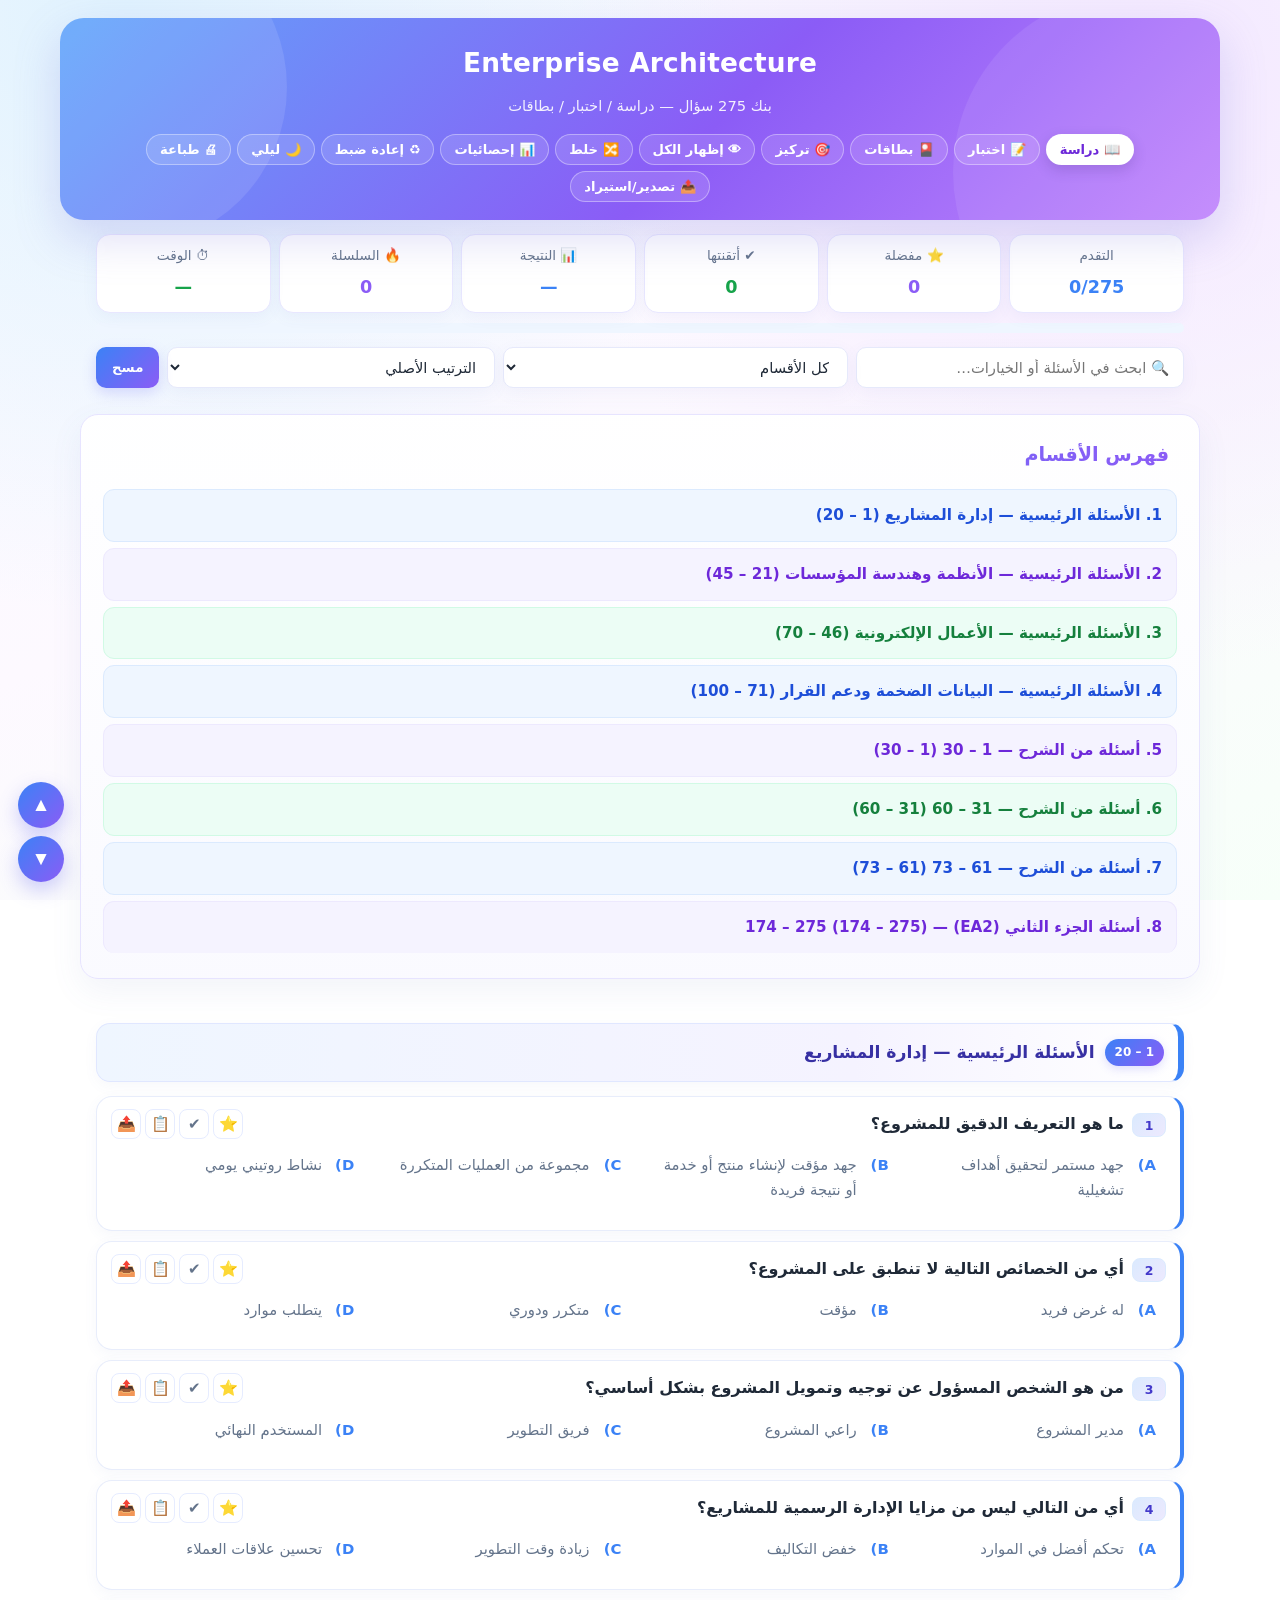
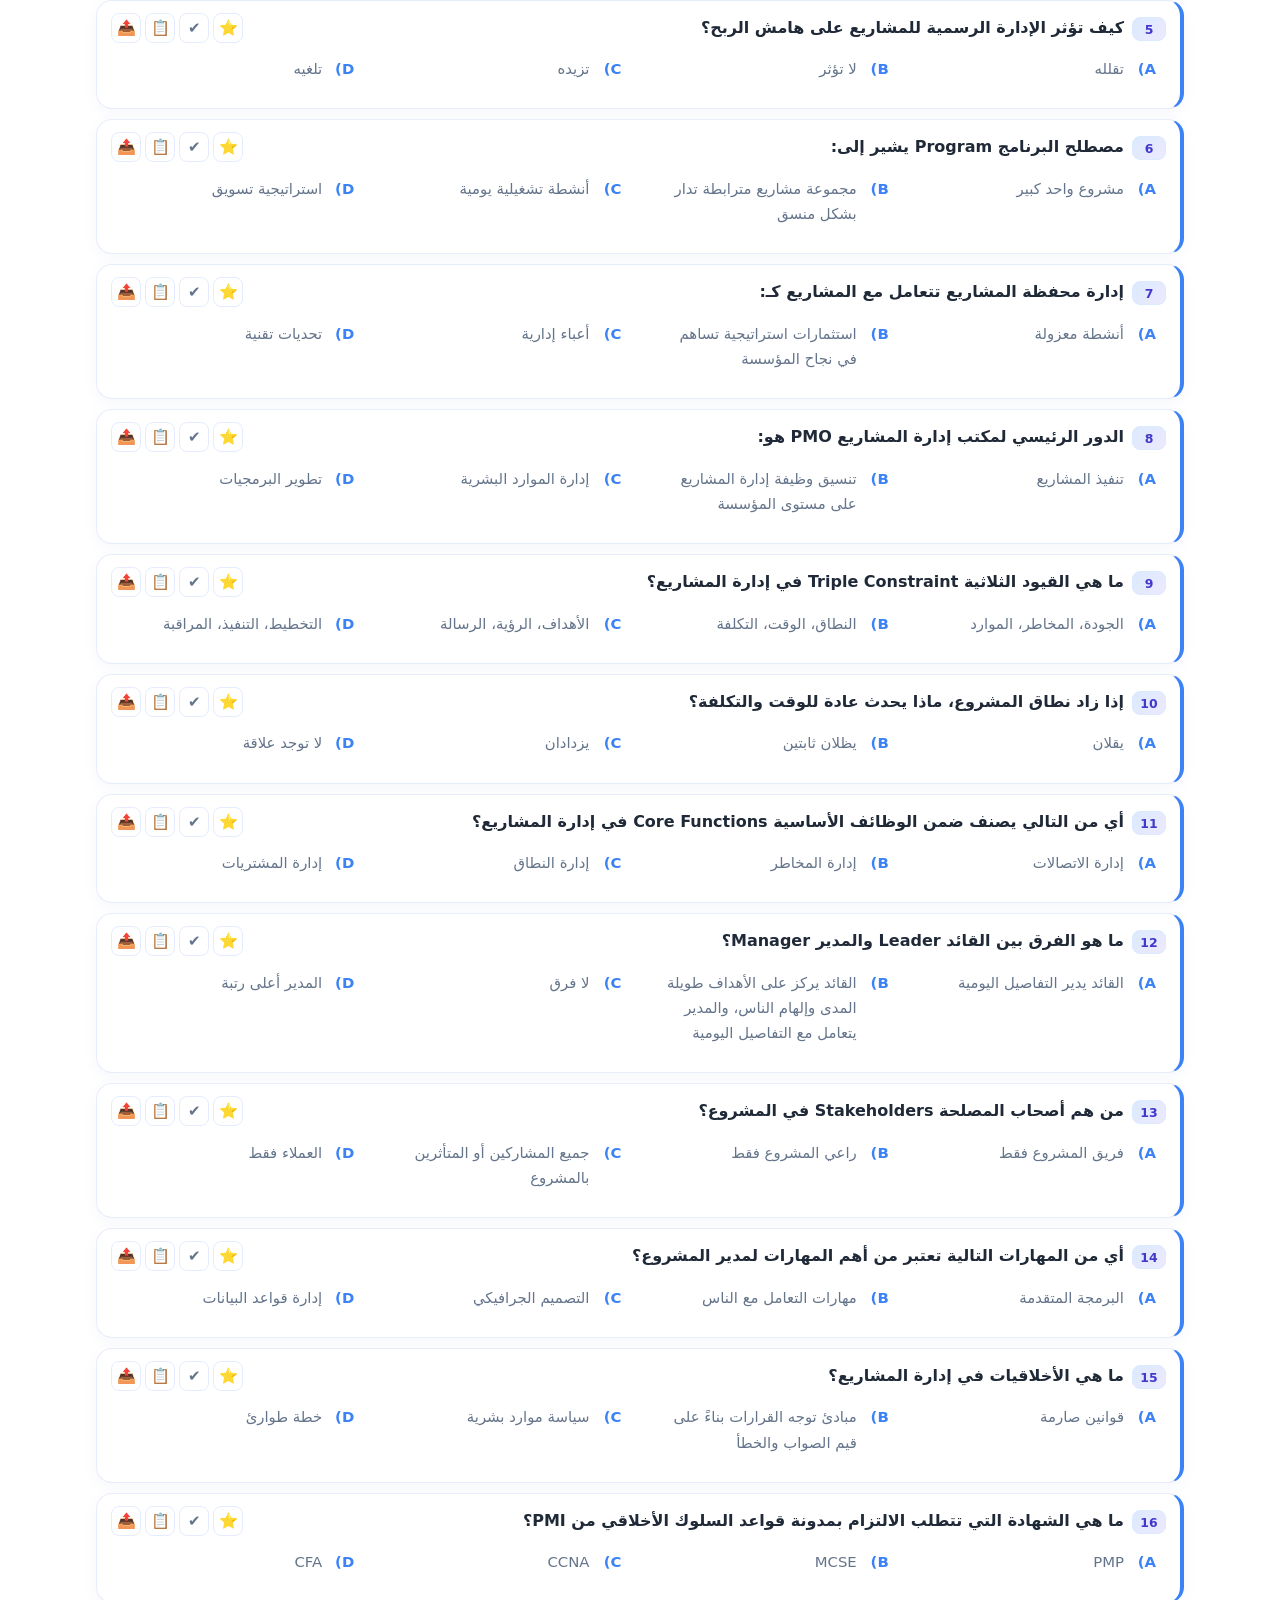
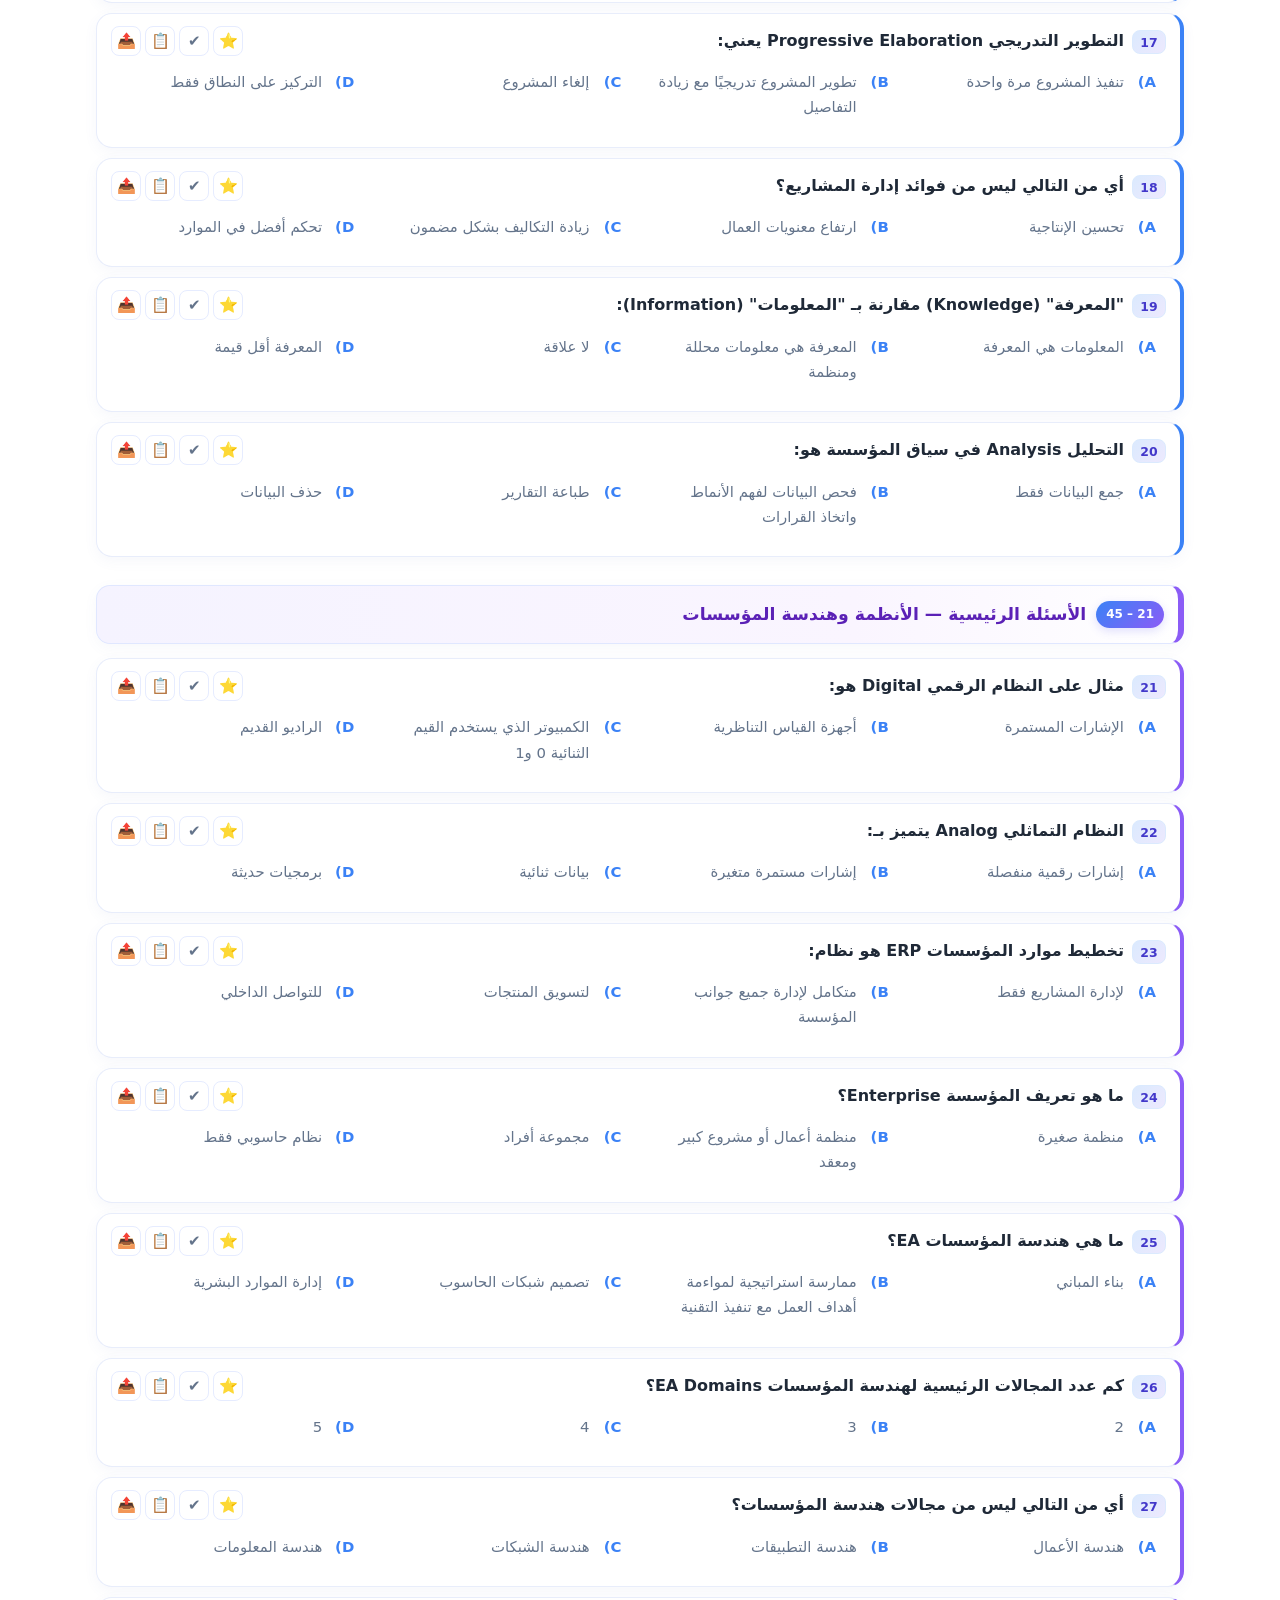
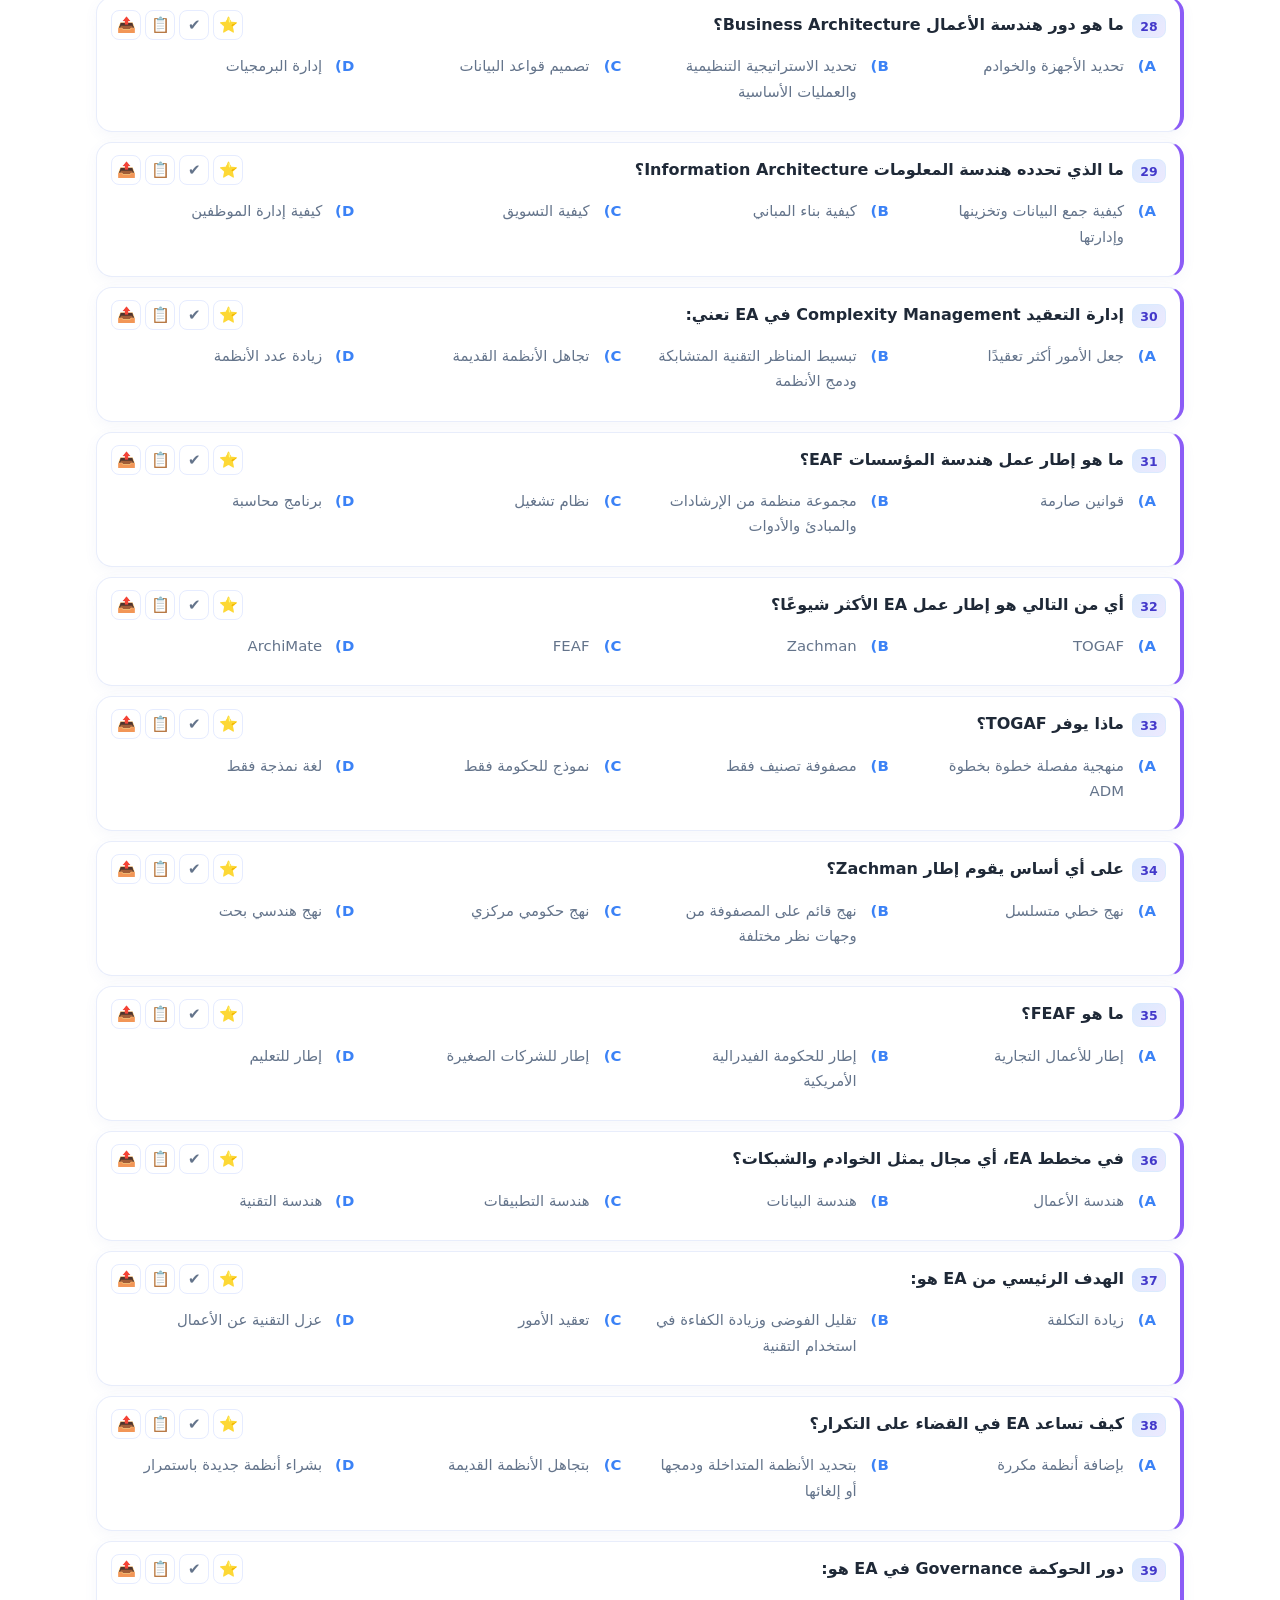
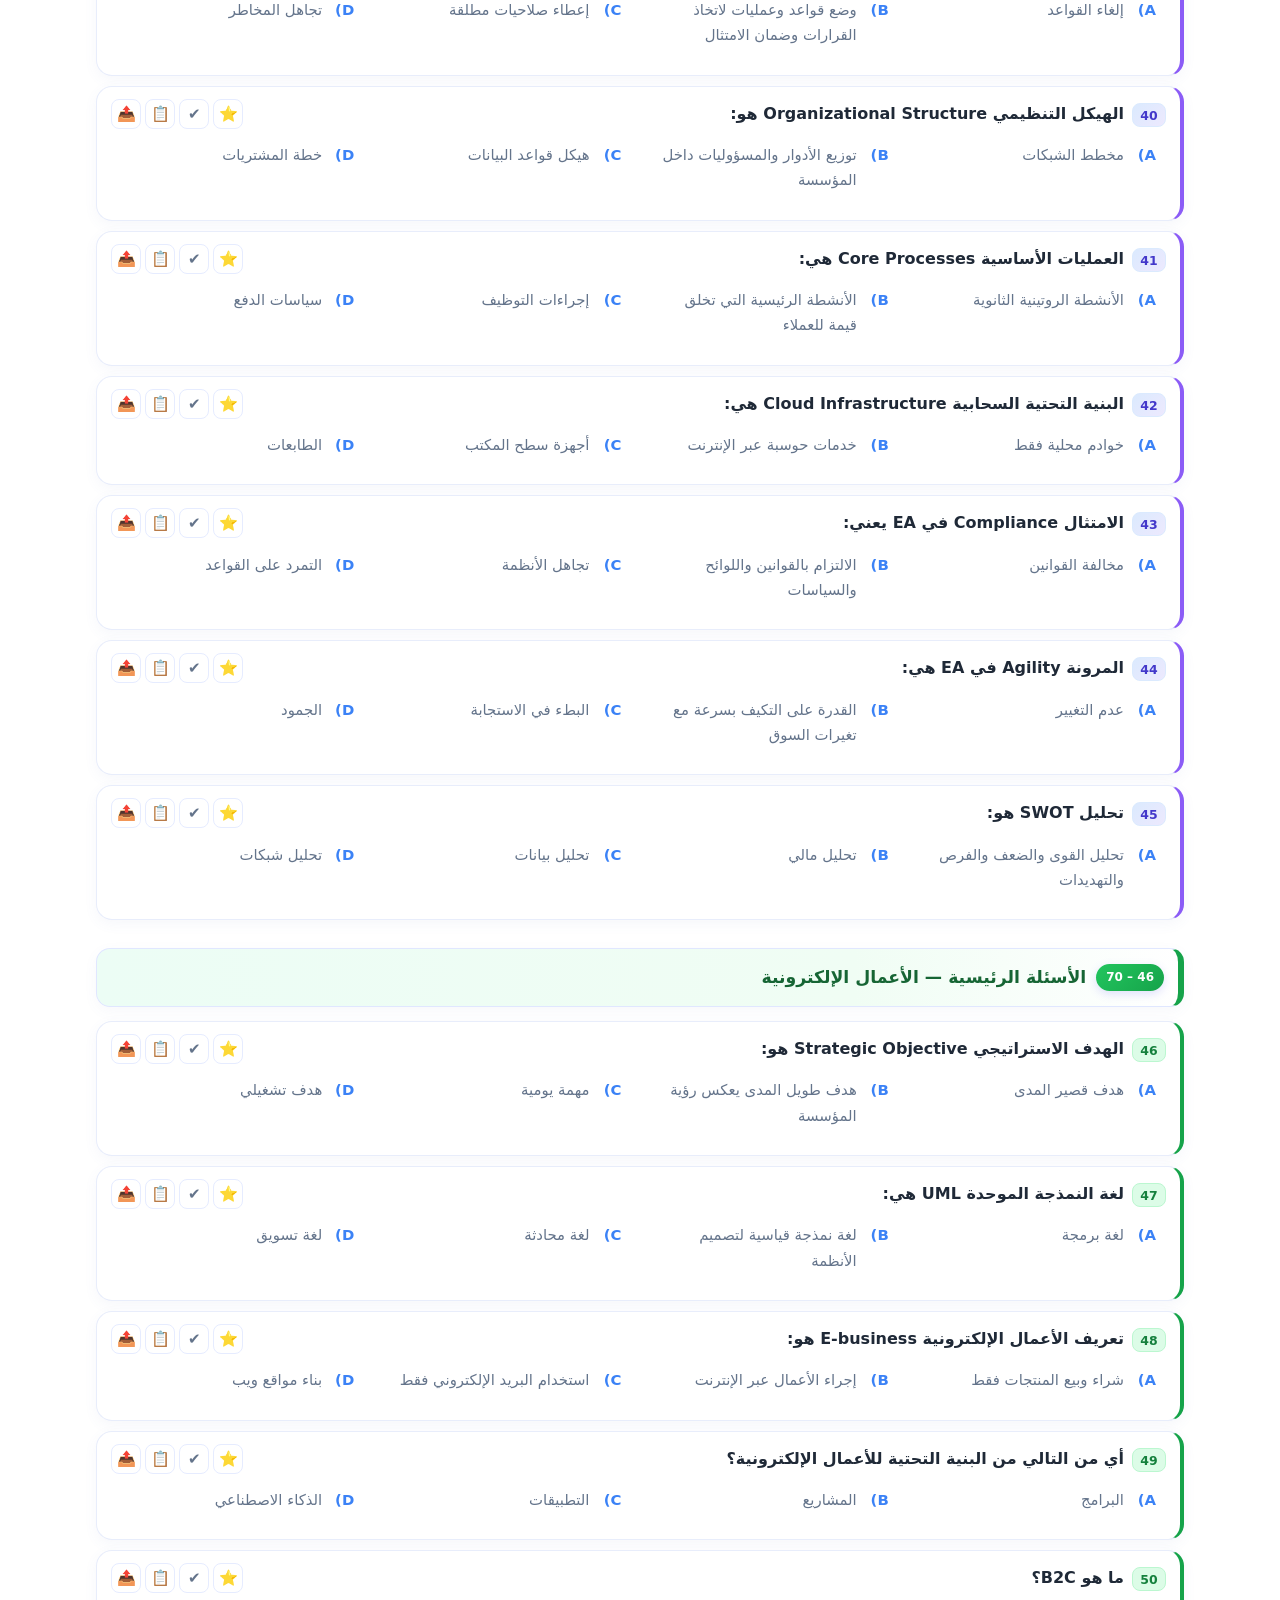
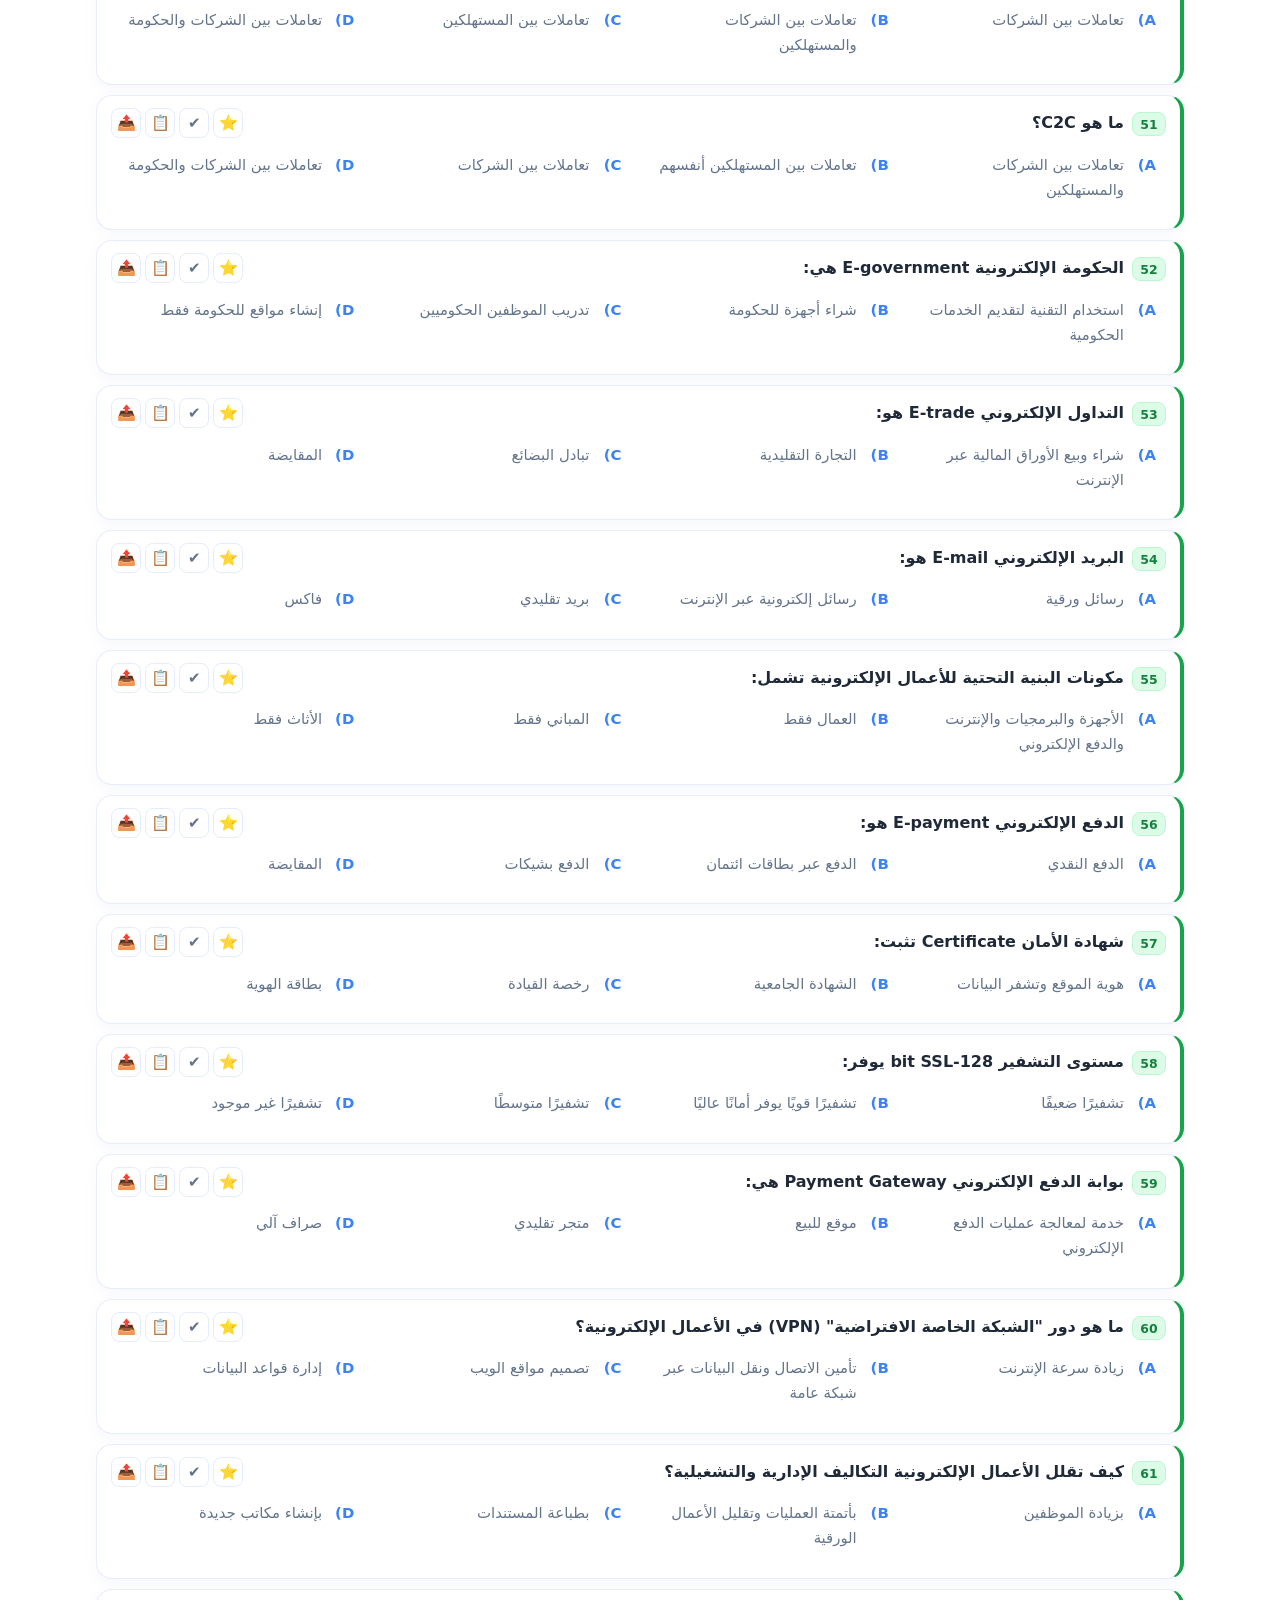
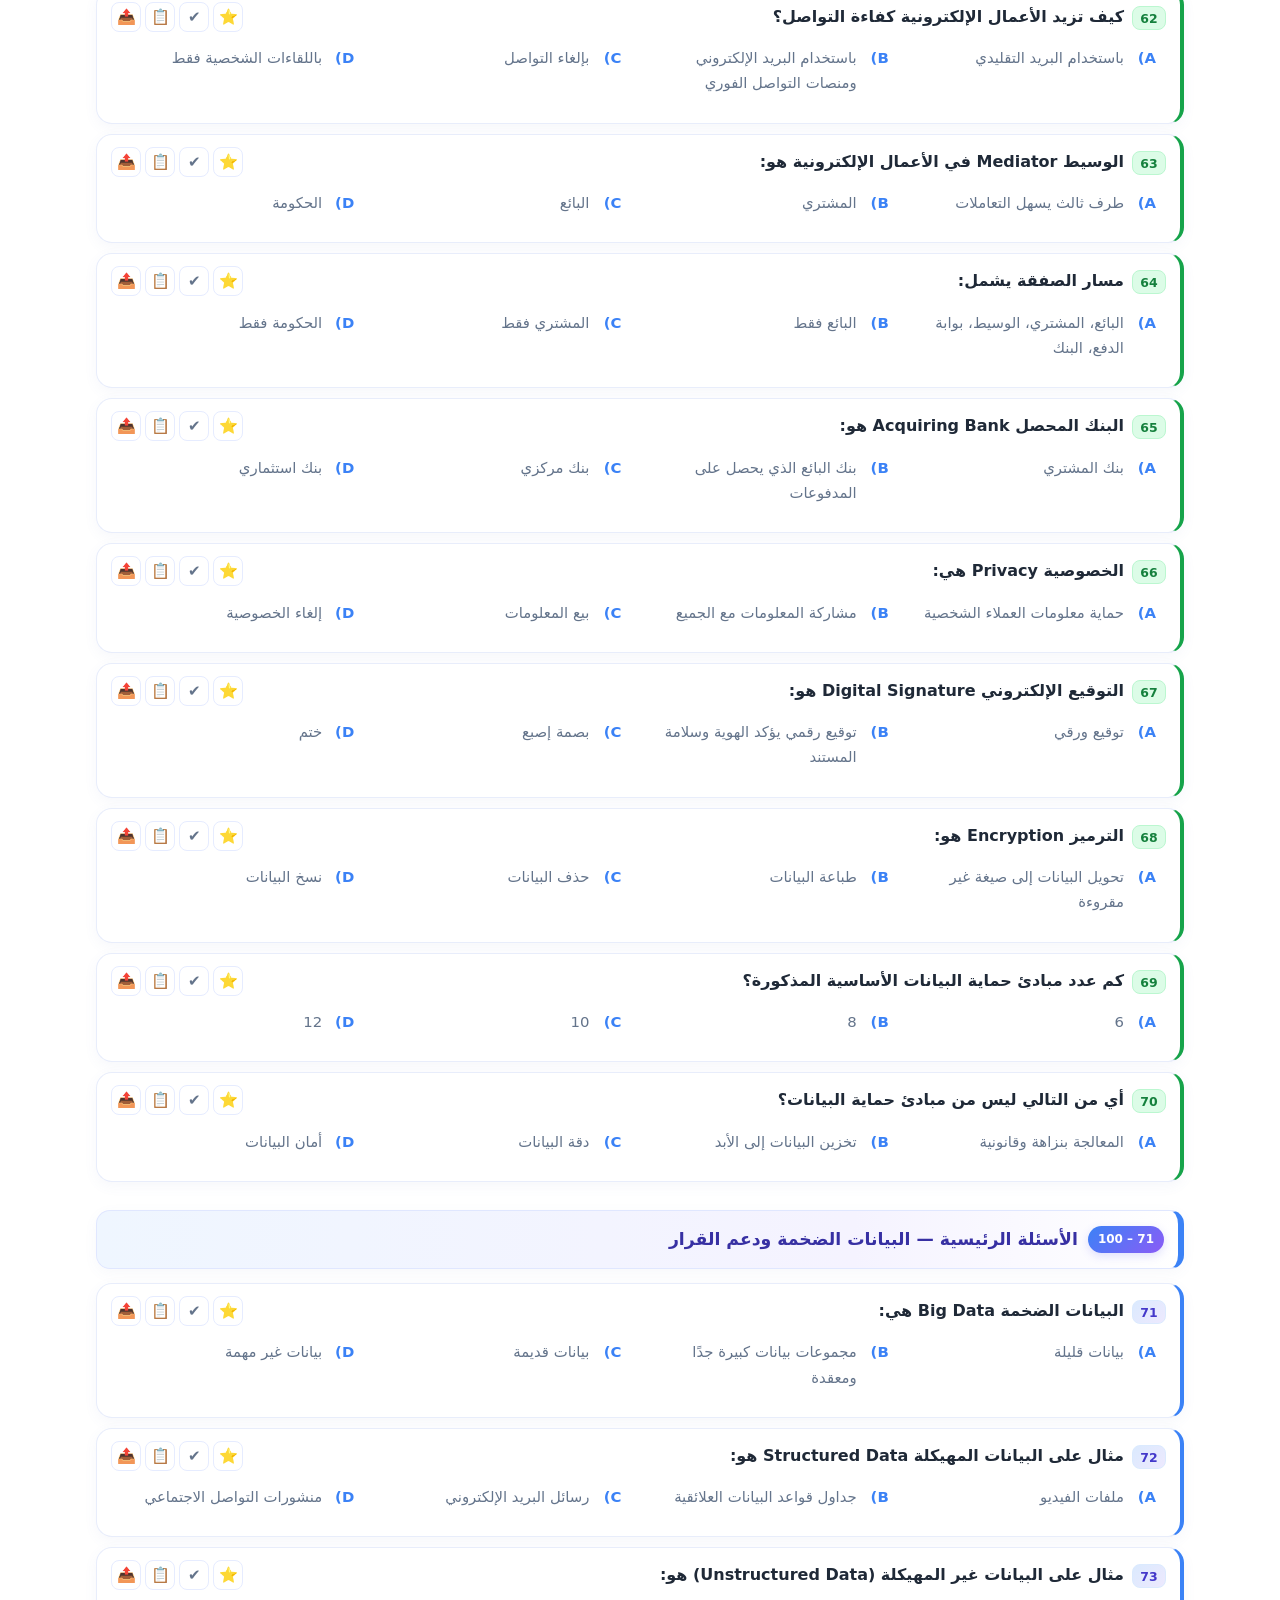
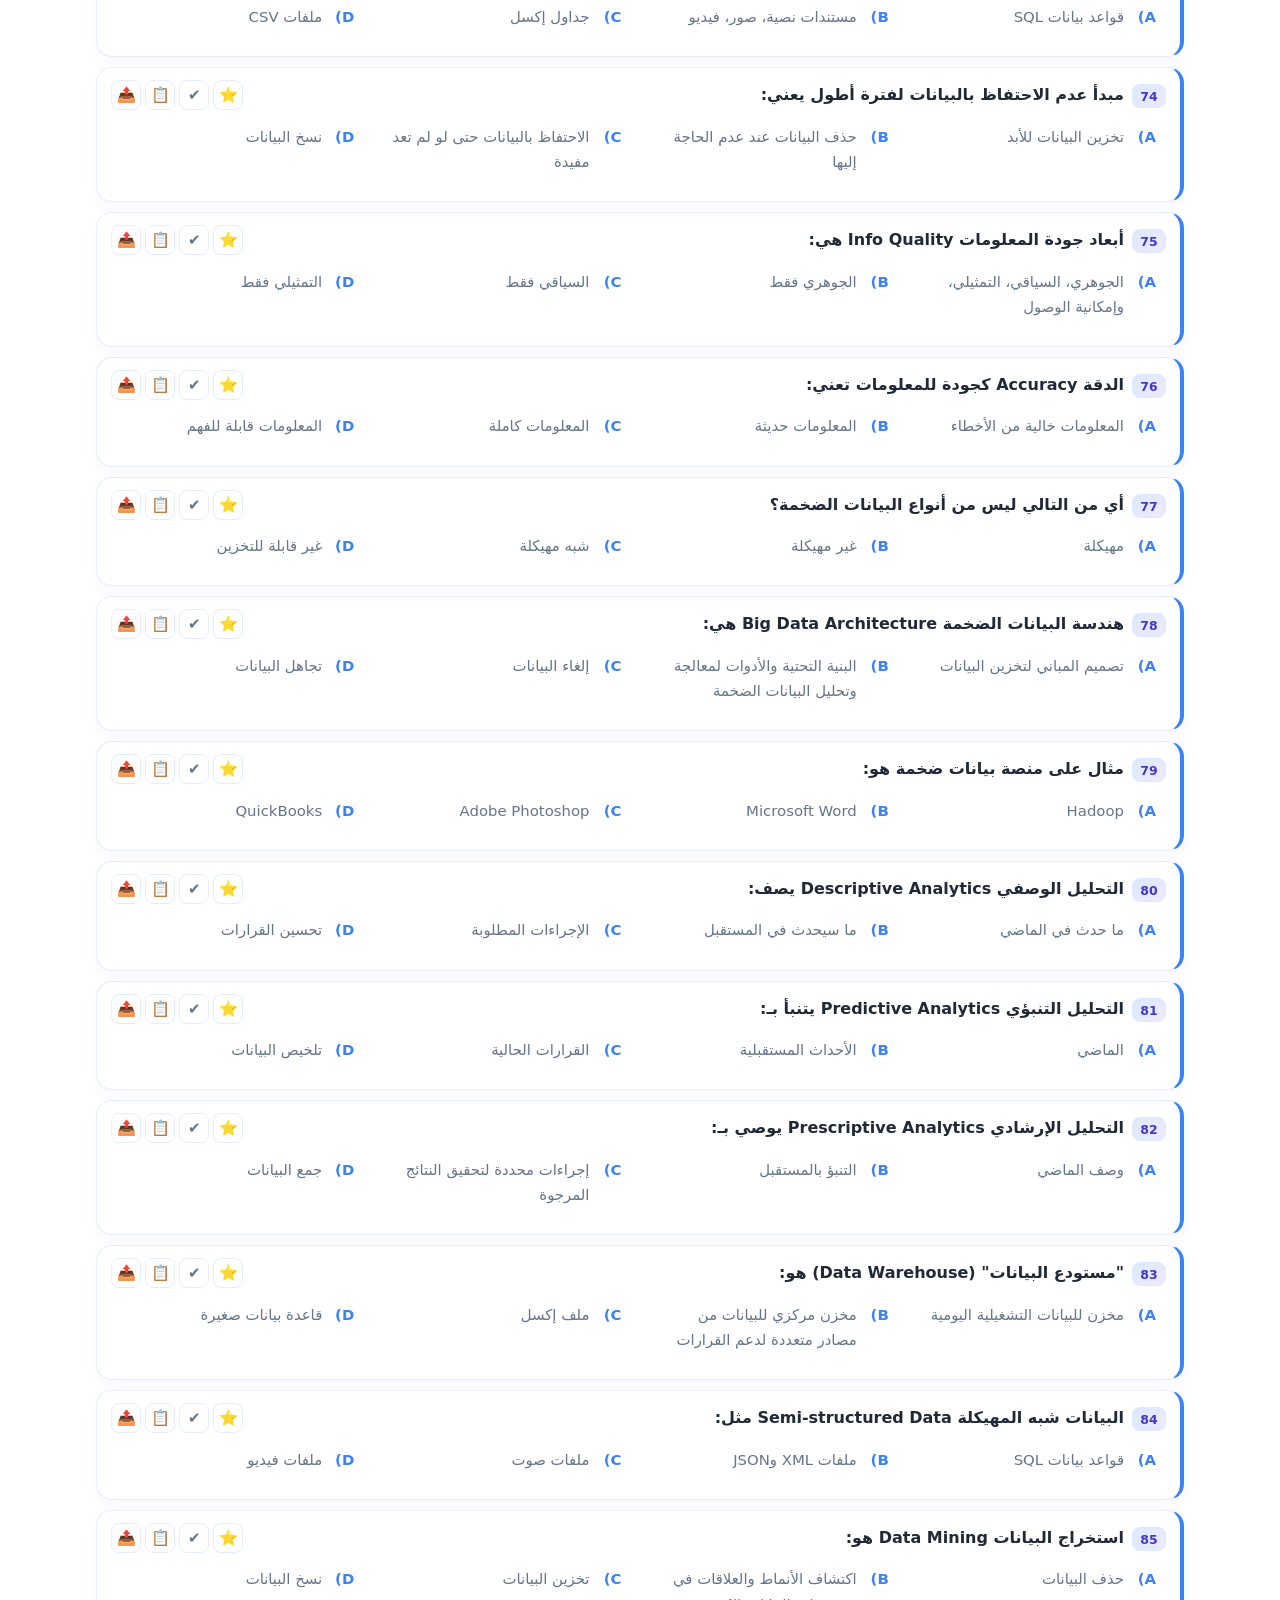
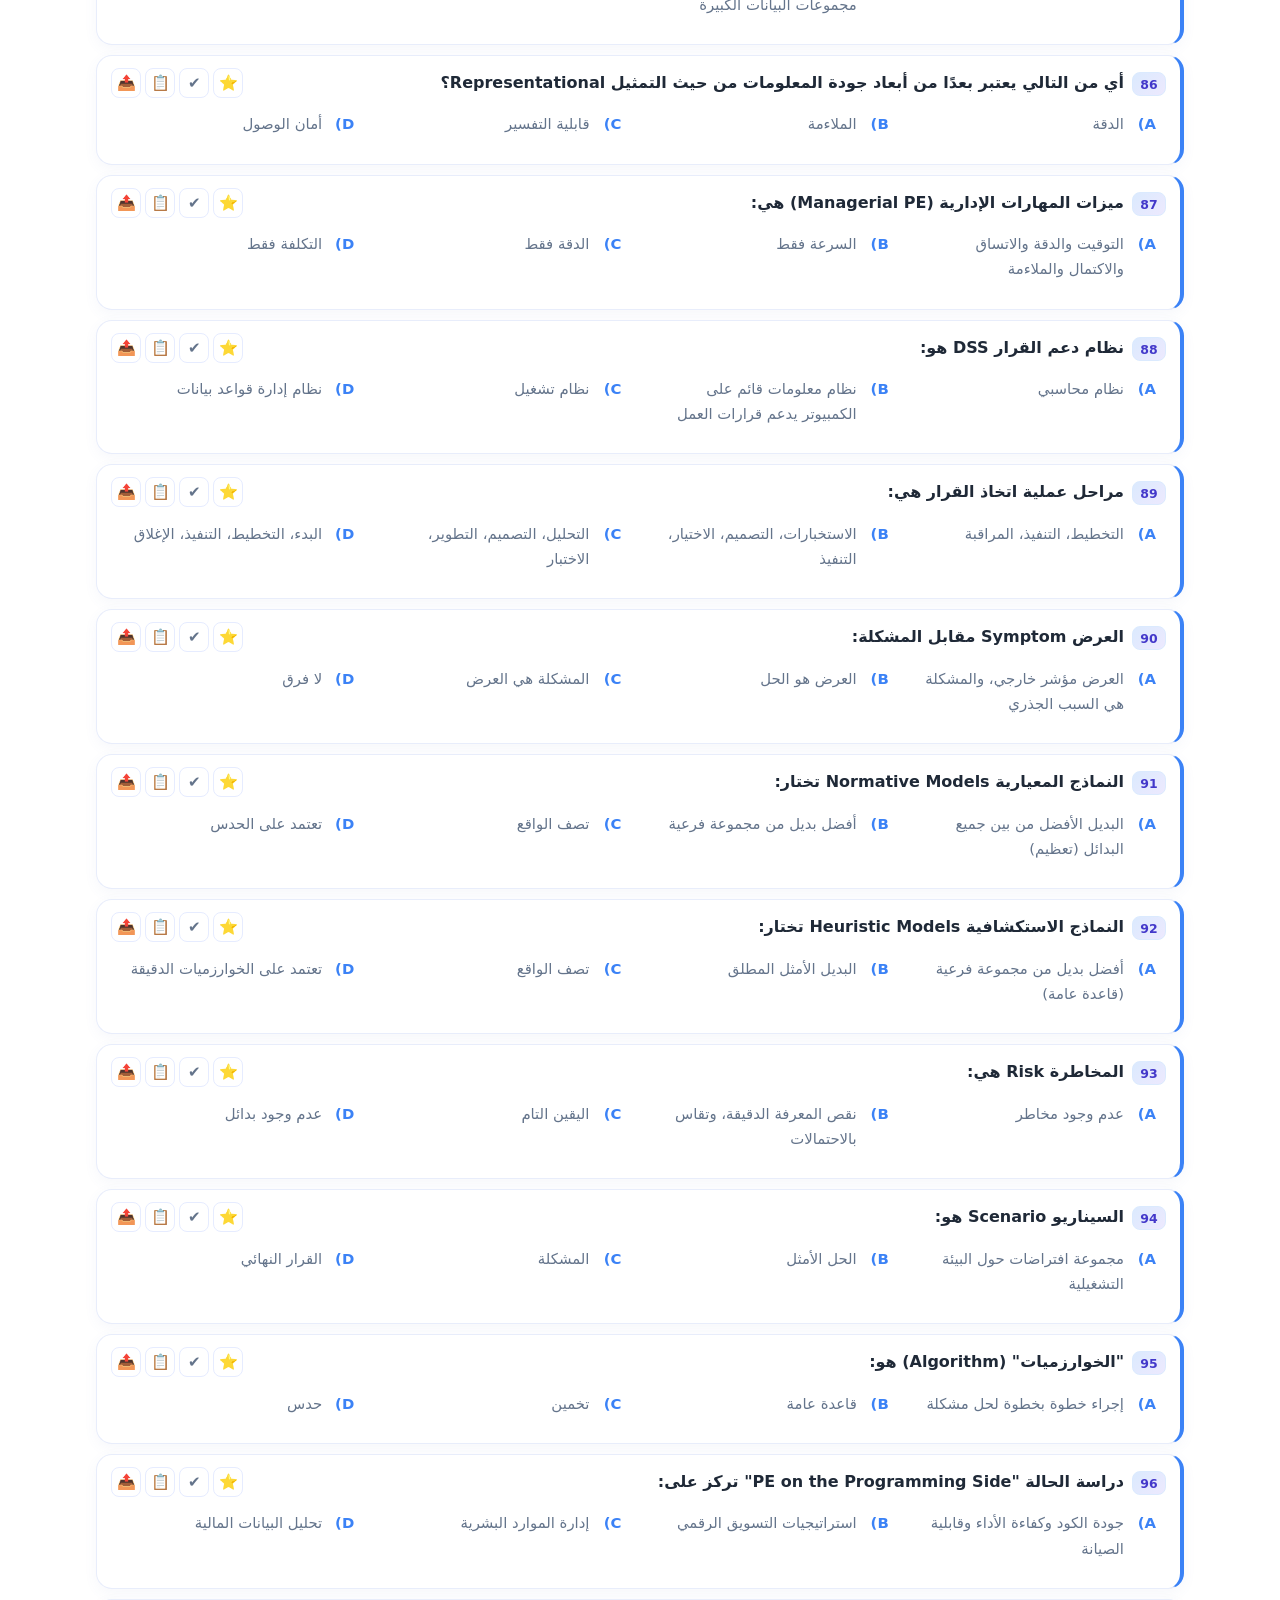
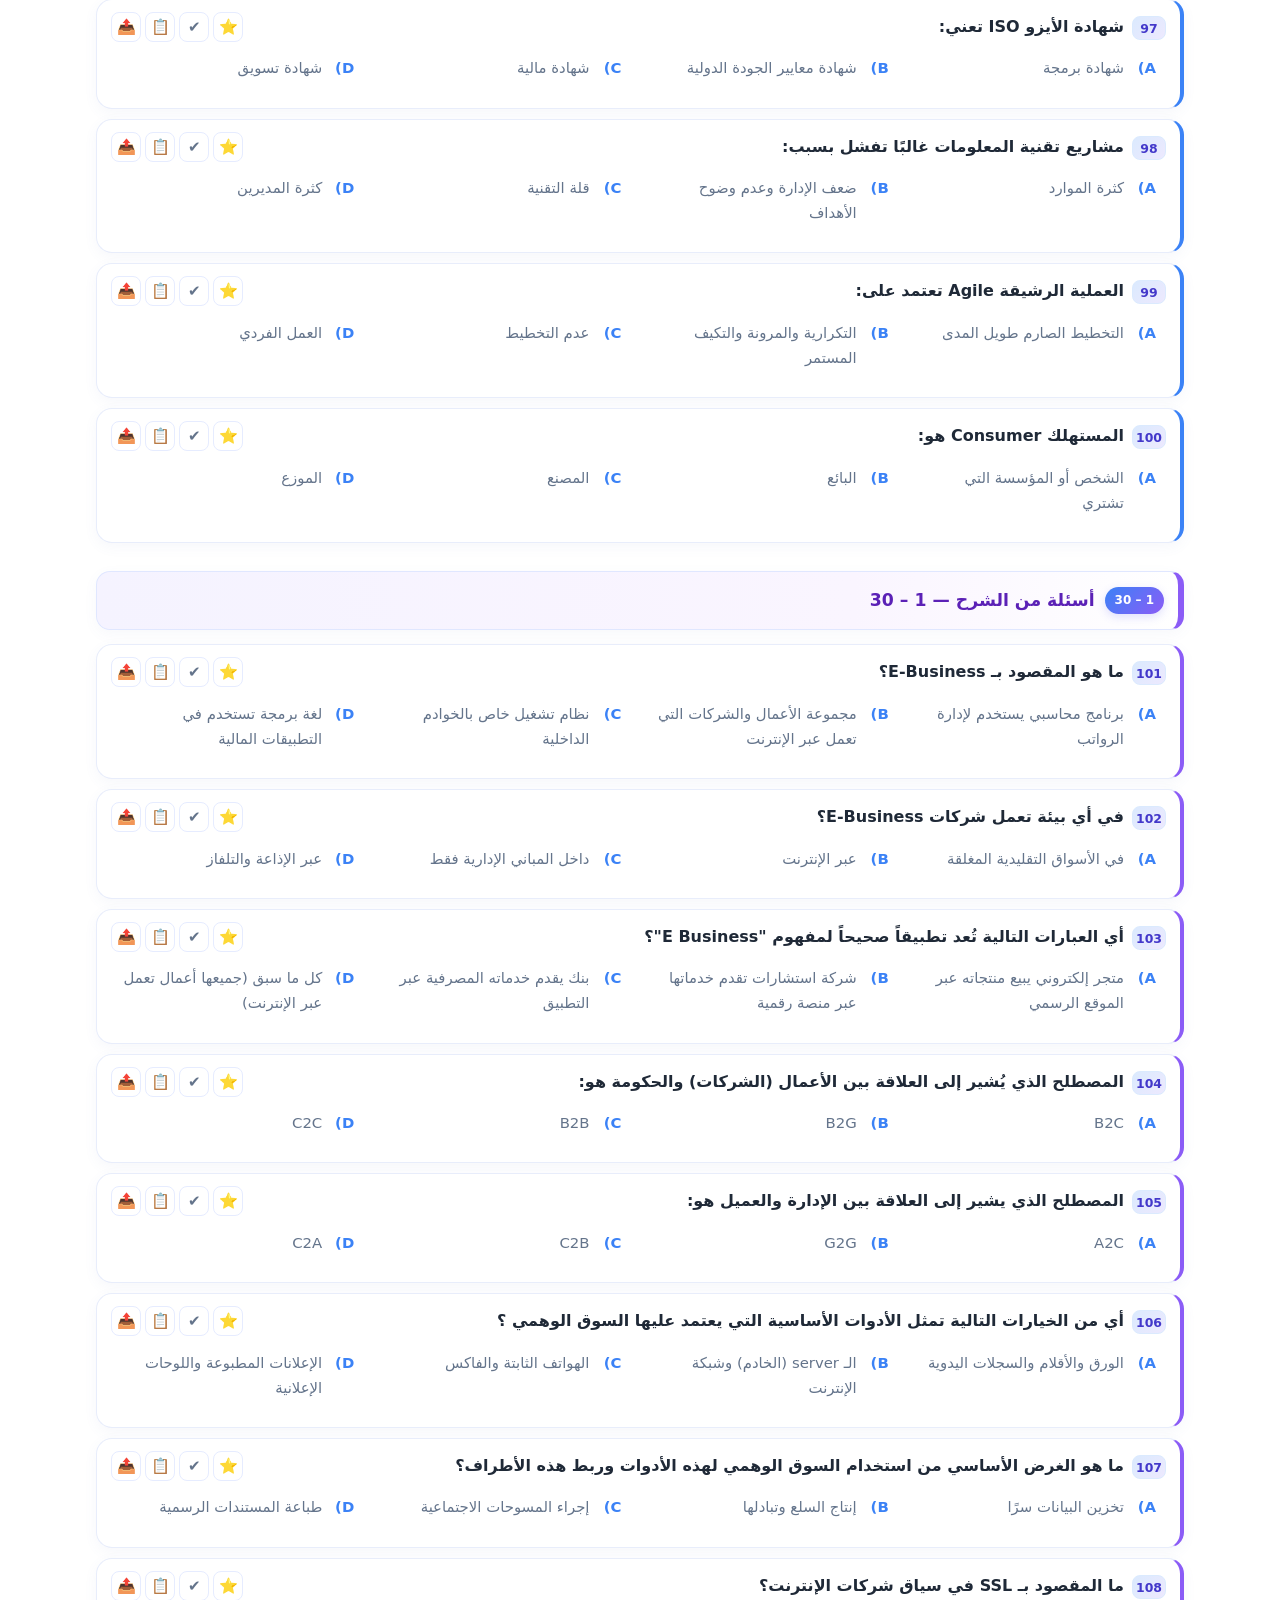
==== commit 7c164cdc: "Update Enterprise Architecture page to 275 questions" ====
--- a/materials/enterprise-architecture.html
+++ b/materials/enterprise-architecture.html
@@ -13,7 +13,7 @@
 <body>
 <div class="sticky-bar" id="stickyBar"><div class="sb-text" id="sbText">القسم: —</div><div class="sb-progress"><div id="sbFill"></div></div><div class="sb-text" id="sbPct">0%</div></div>
 <header>
-  <h1>Enterprise Architecture</h1><p>بنك 233 سؤال — دراسة / اختبار / بطاقات</p>
+  <h1>Enterprise Architecture</h1><p>بنك 275 سؤال — دراسة / اختبار / بطاقات</p>
   <div class="topbar">
     <button data-action="mode-study" class="active">📖 دراسة</button>
     <button data-action="mode-quiz">📝 اختبار</button>
@@ -30,7 +30,7 @@
   </div>
 </header>
 <div class="stats">
-  <div class="stat">التقدم <b id="statProgress">0/233</b></div><div class="stat">⭐ مفضلة <b id="statFav">0</b></div><div class="stat">✔ أتقنتها <b id="statMastered">0</b></div><div class="stat">📊 النتيجة <b id="statScore">—</b></div><div class="stat streak">🔥 السلسلة <b id="statStreak">0</b></div><div class="stat time">⏱ الوقت <b id="statTime">—</b></div>
+  <div class="stat">التقدم <b id="statProgress">0/275</b></div><div class="stat">⭐ مفضلة <b id="statFav">0</b></div><div class="stat">✔ أتقنتها <b id="statMastered">0</b></div><div class="stat">📊 النتيجة <b id="statScore">—</b></div><div class="stat streak">🔥 السلسلة <b id="statStreak">0</b></div><div class="stat time">⏱ الوقت <b id="statTime">—</b></div>
 </div>
 <div class="progress-wrap"><div class="progress-bar"><div id="progressFill"></div></div></div>
 <div class="filterbar"><input id="search" type="search" placeholder="🔍 ابحث في الأسئلة أو الخيارات…"><select id="secFilter"><option value="">كل الأقسام</option></select><select id="sortBy"><option value="default">الترتيب الأصلي</option><option value="wrong">الأكثر خطأً</option><option value="unmastered">غير المتقنة</option><option value="fav">المفضلة فقط</option></select><button id="clearBtn" type="button" style="padding:10px 16px;border-radius:10px;border:0;background:var(--brand);color:#fff;font-family:inherit;cursor:pointer;font-weight:700">مسح</button></div>
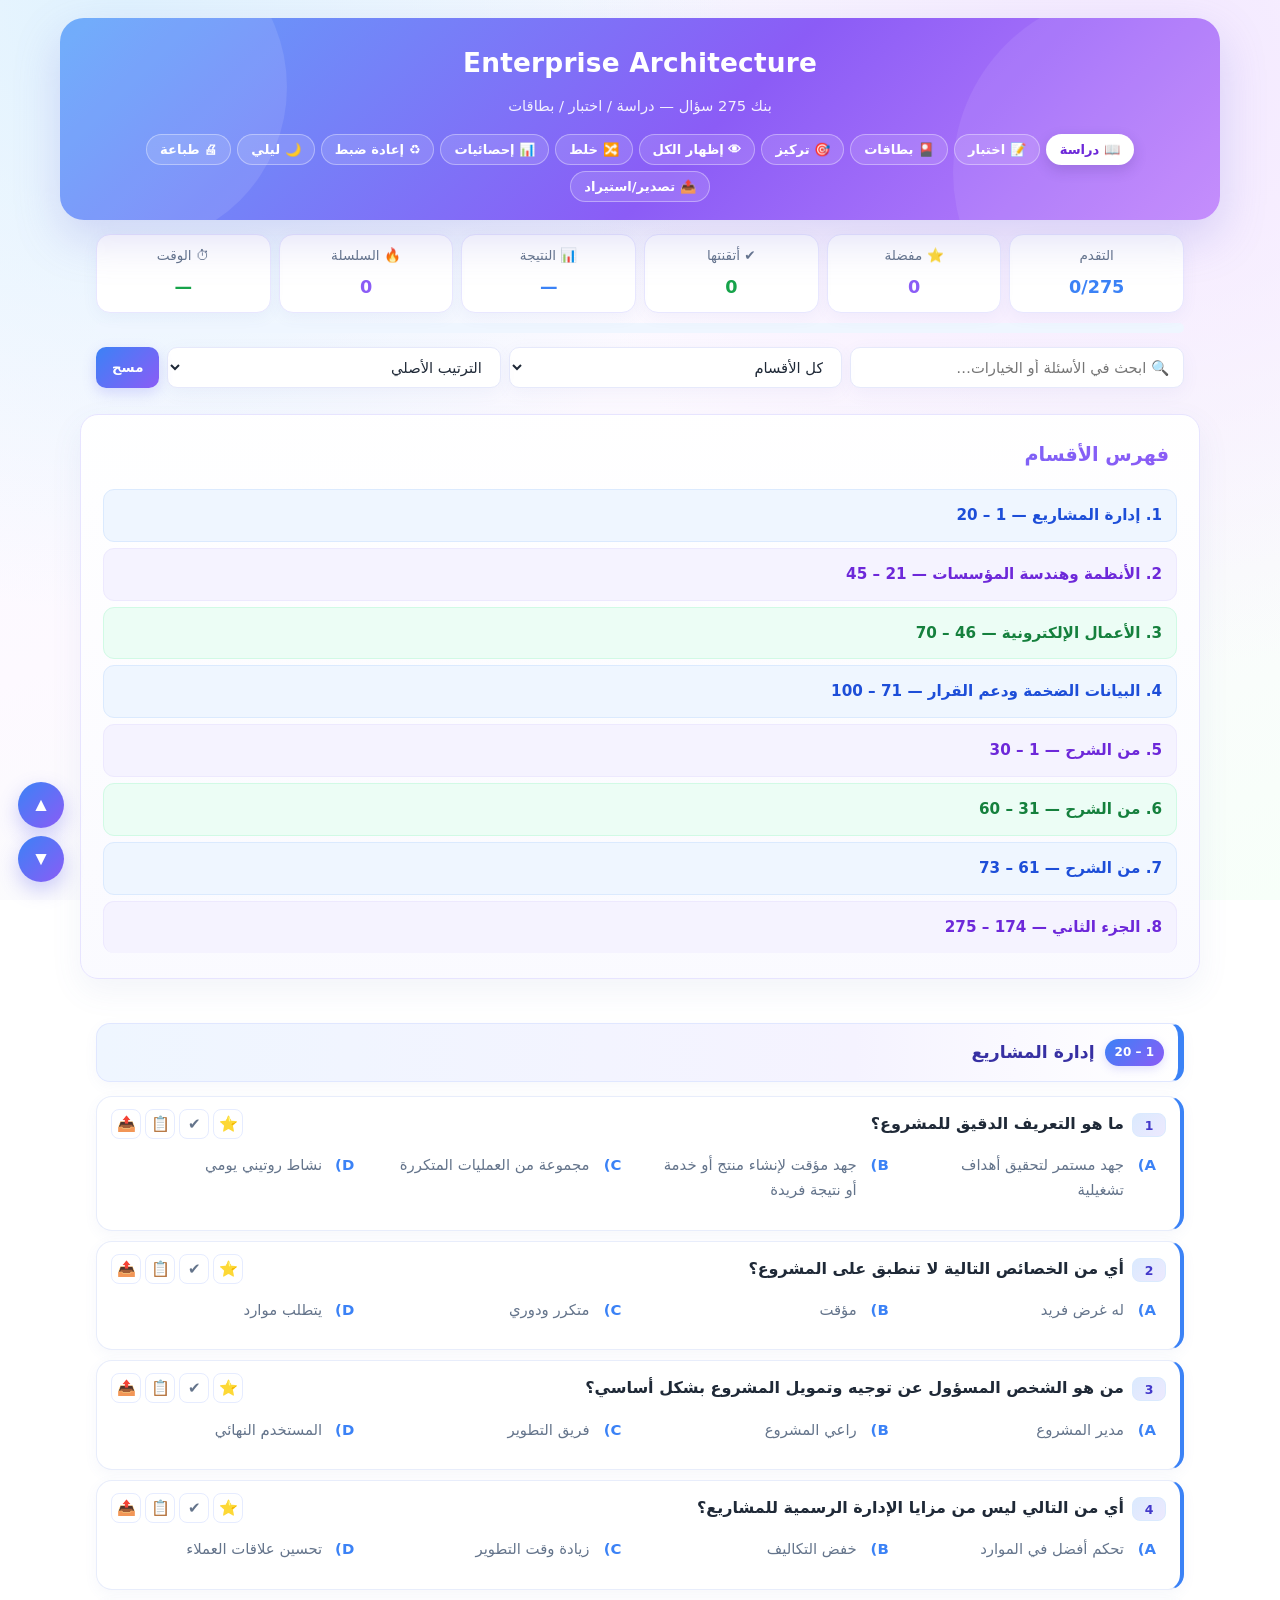
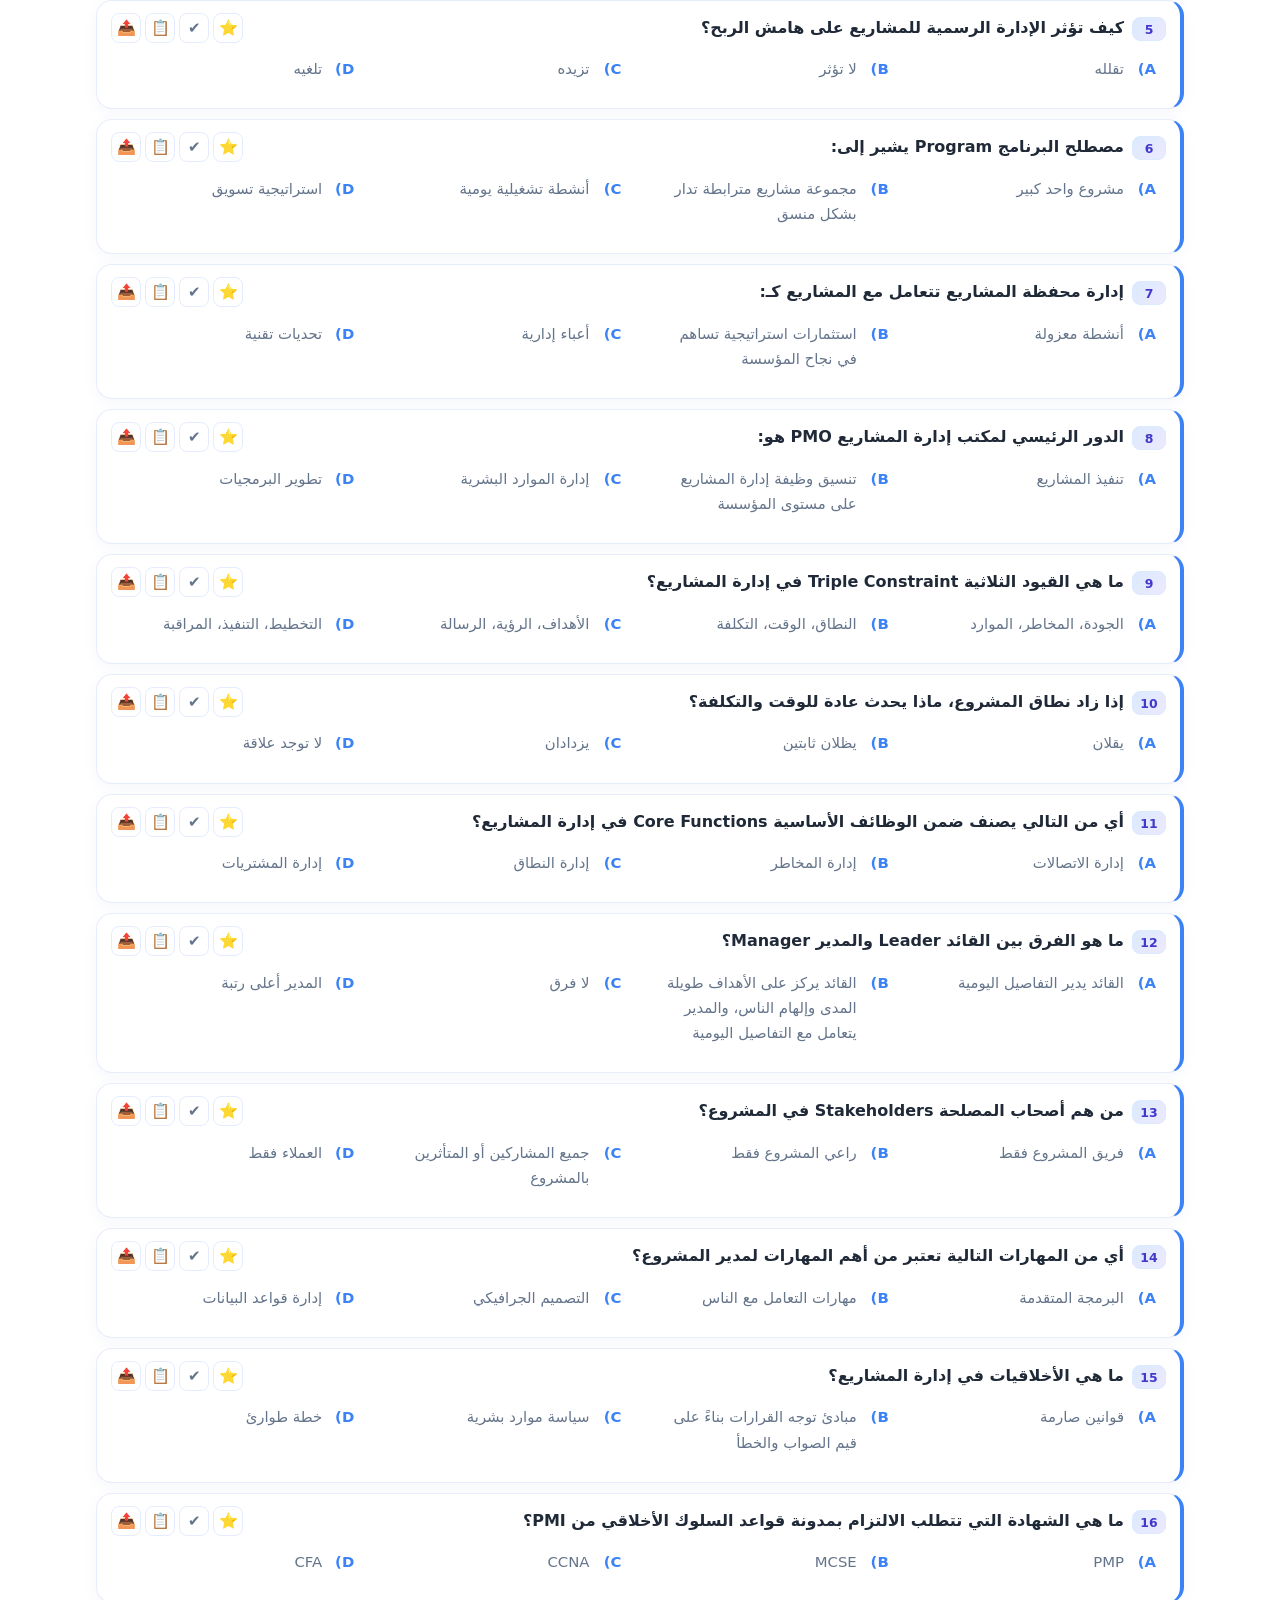
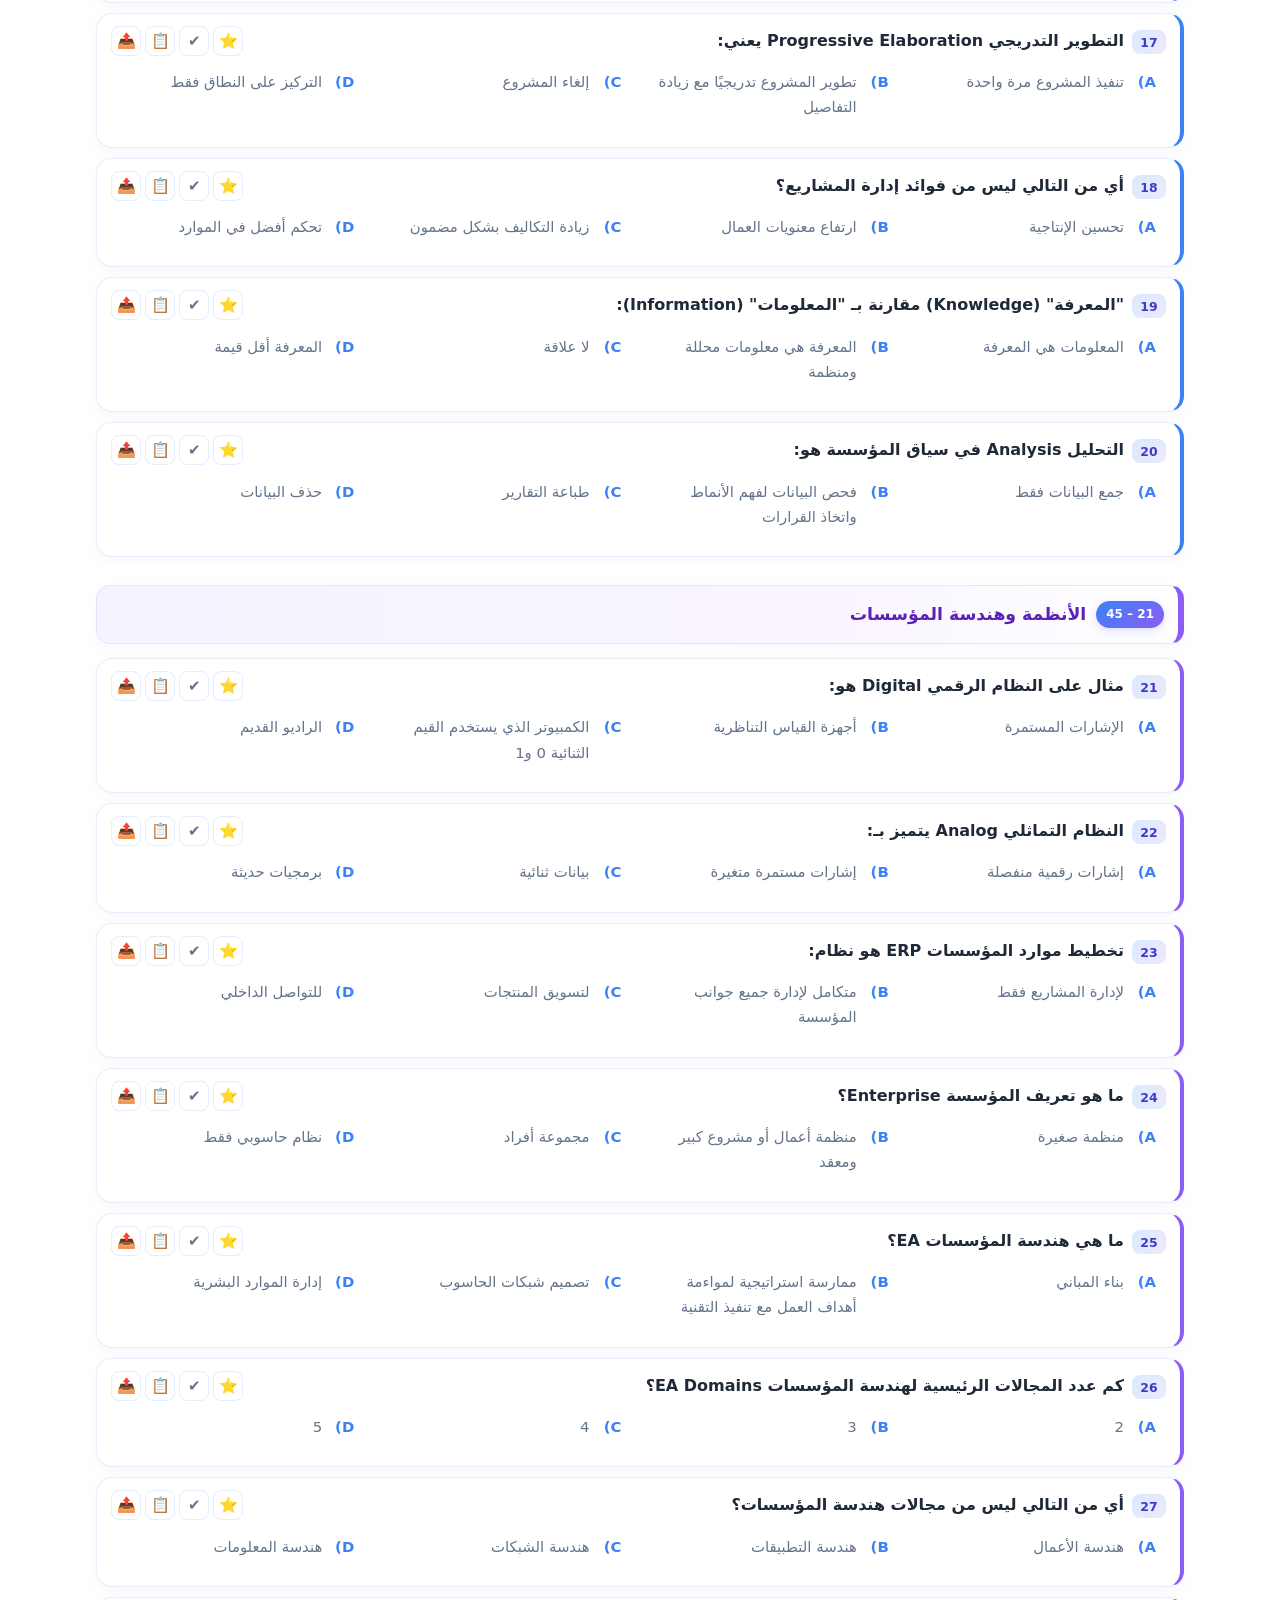
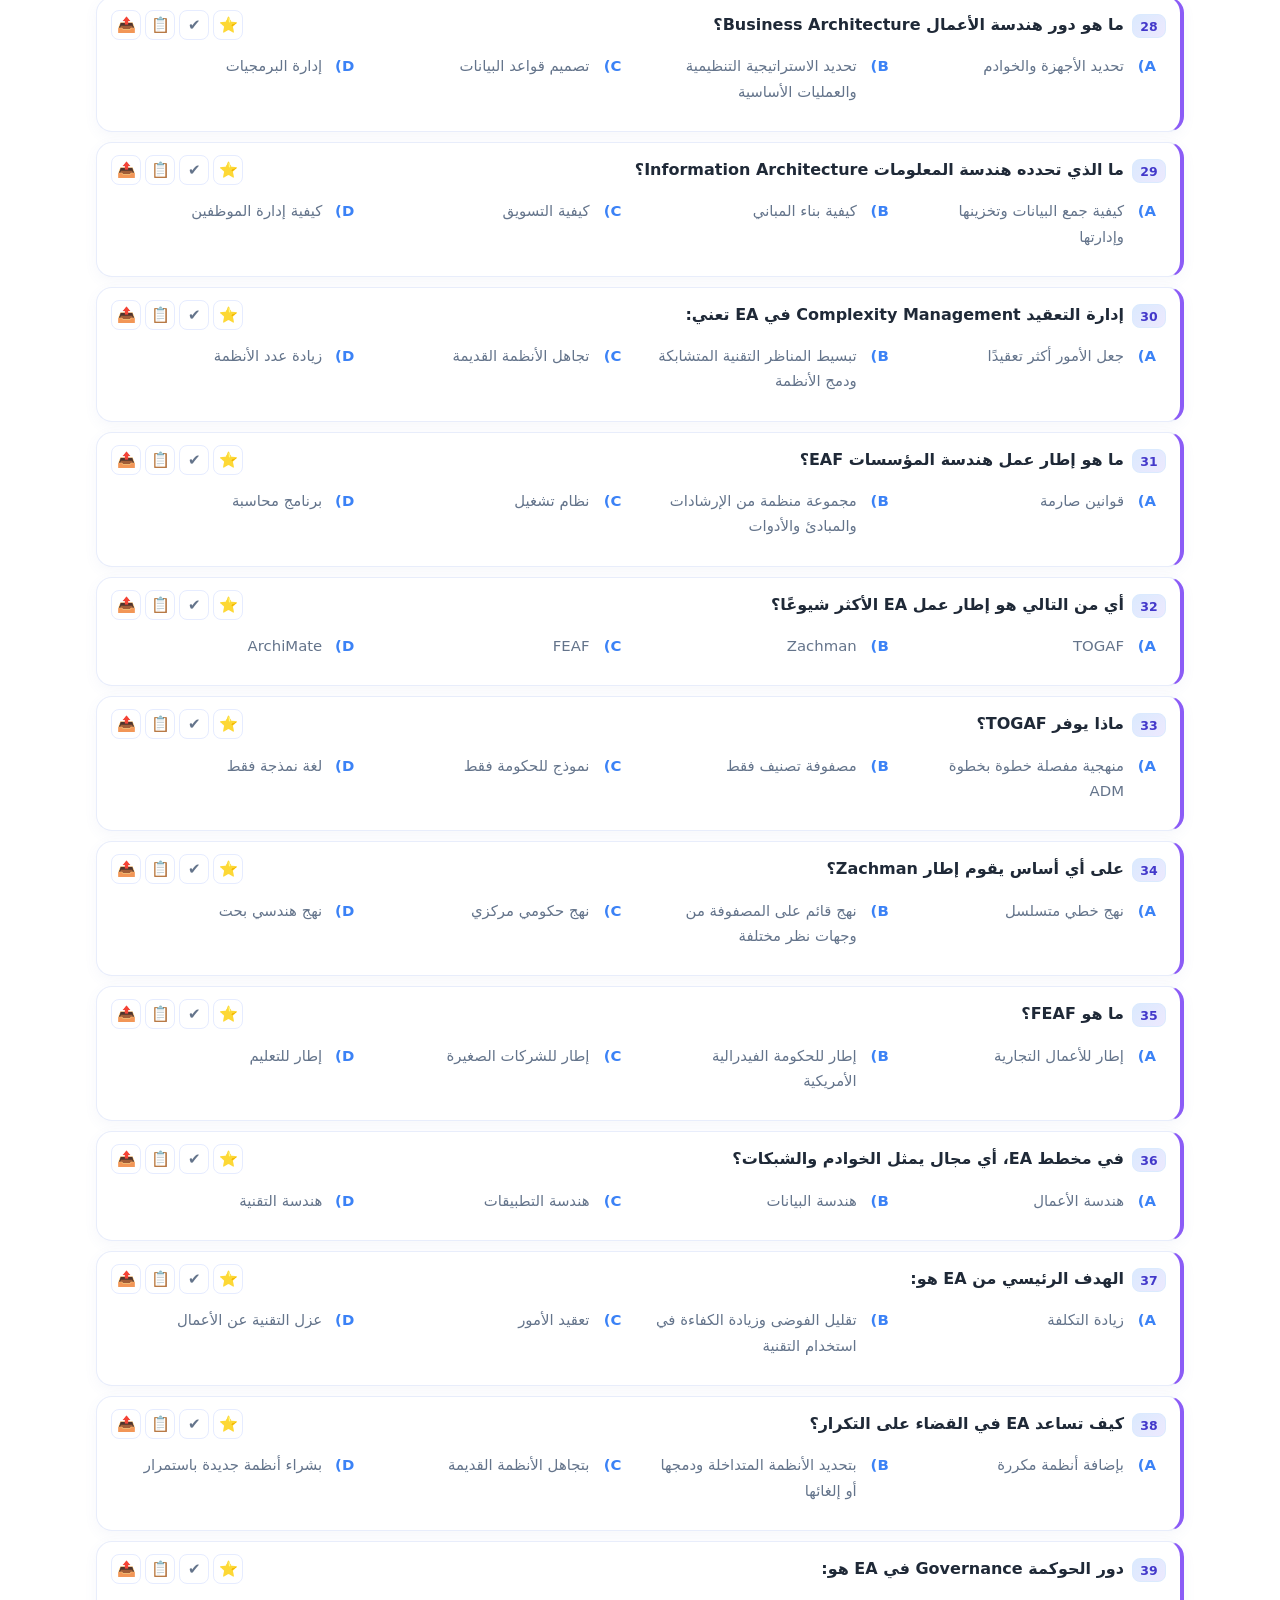
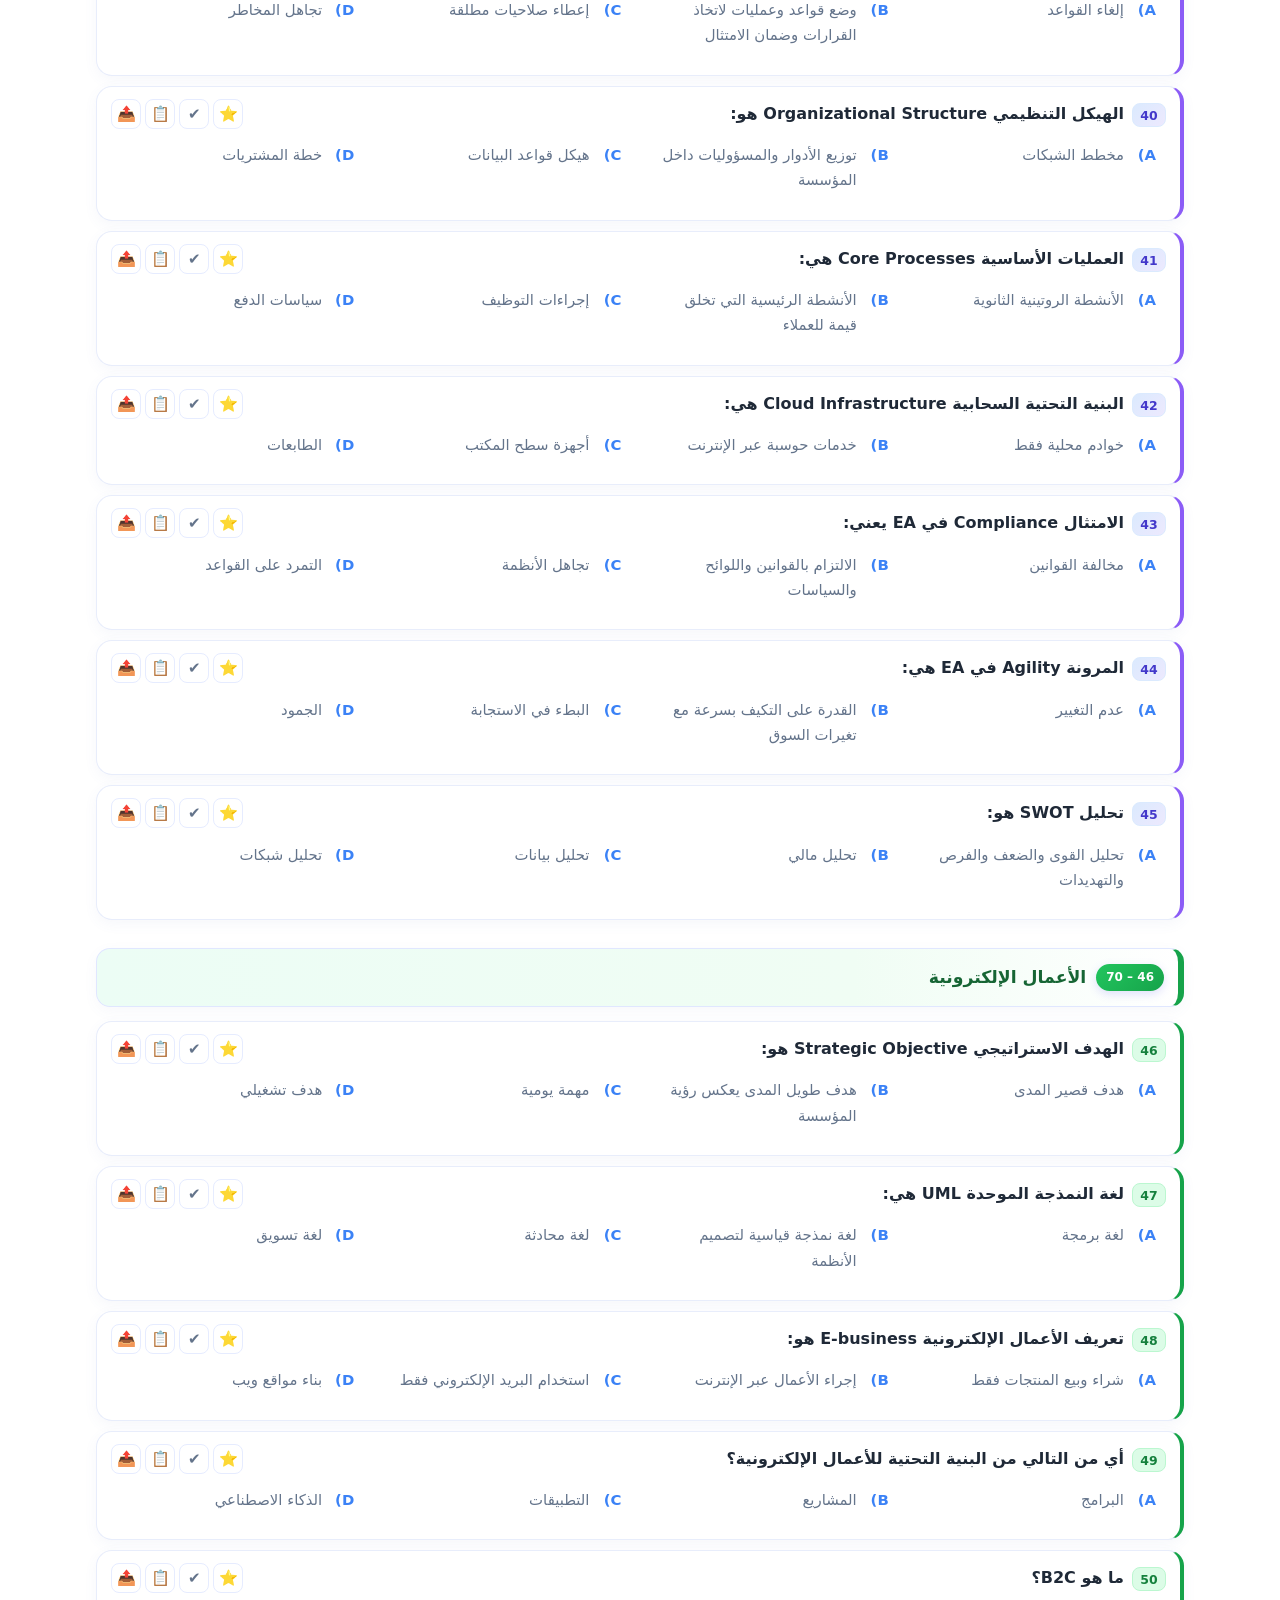
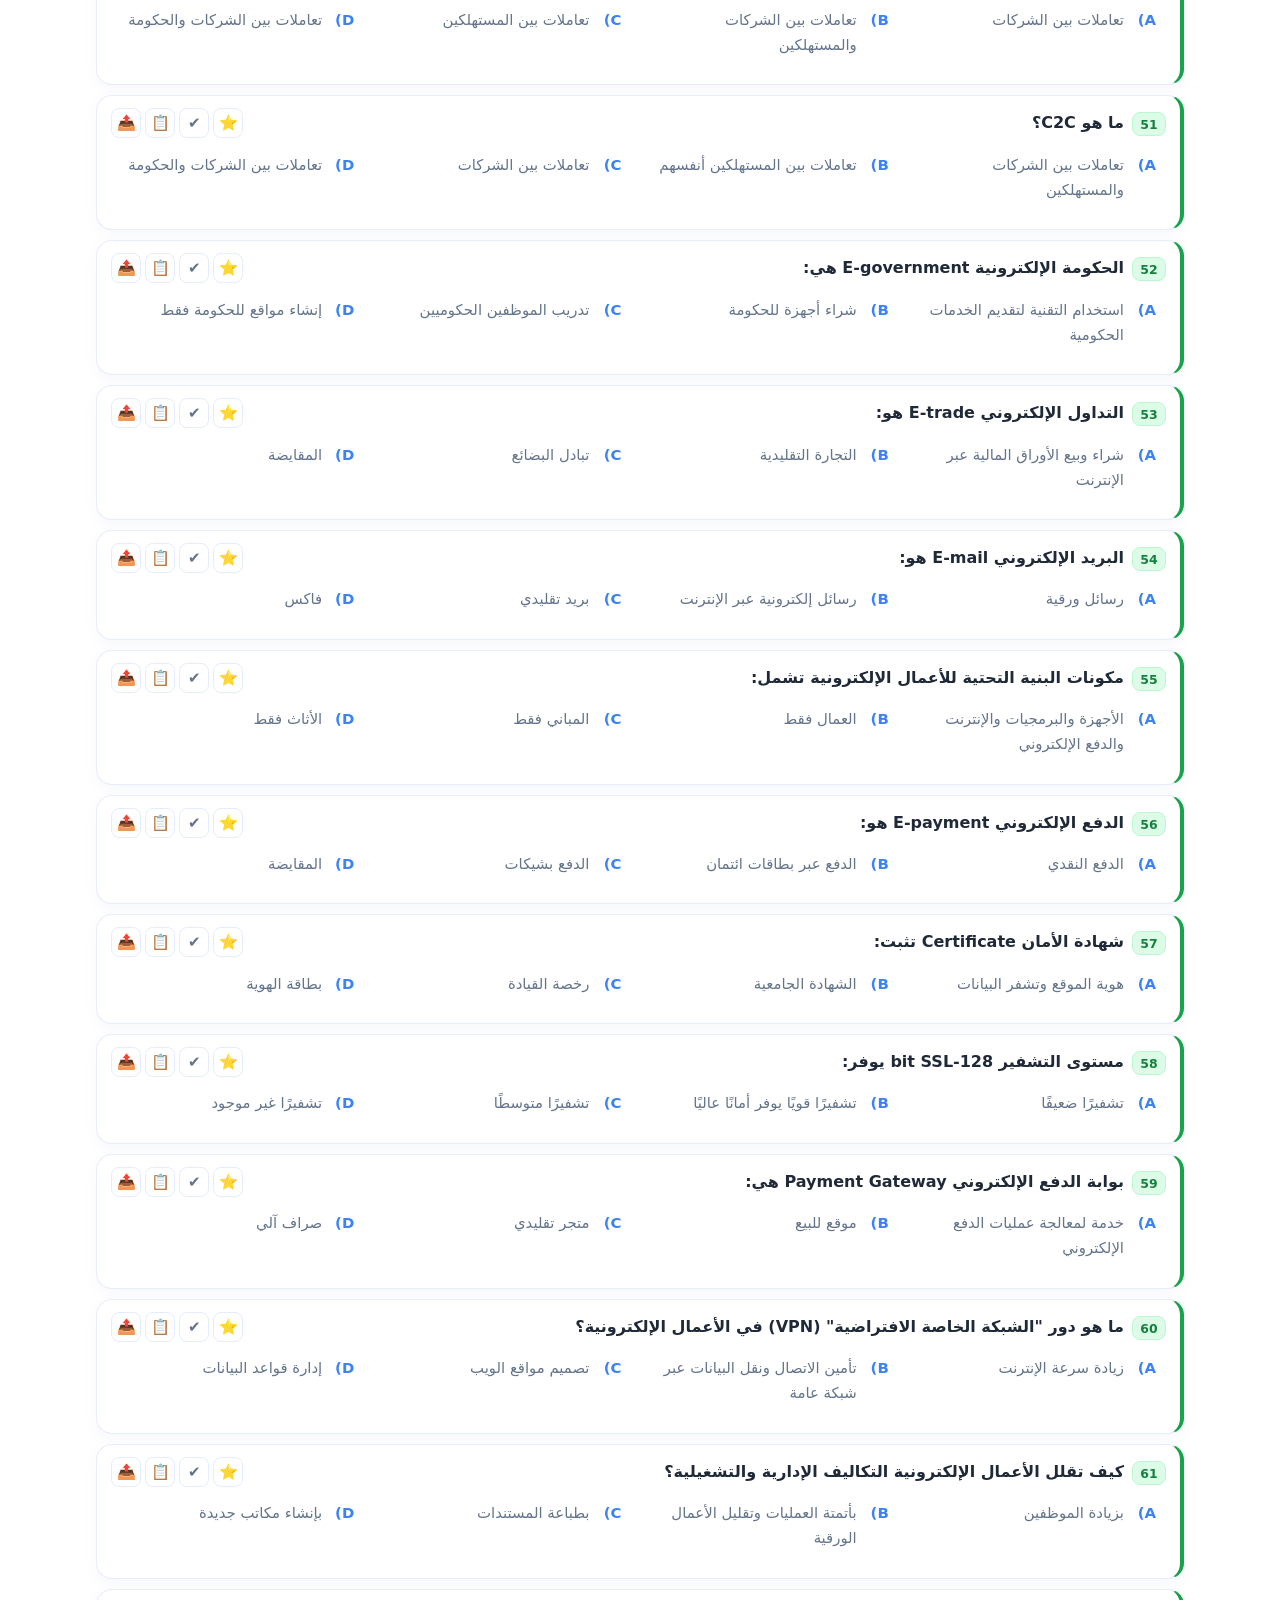
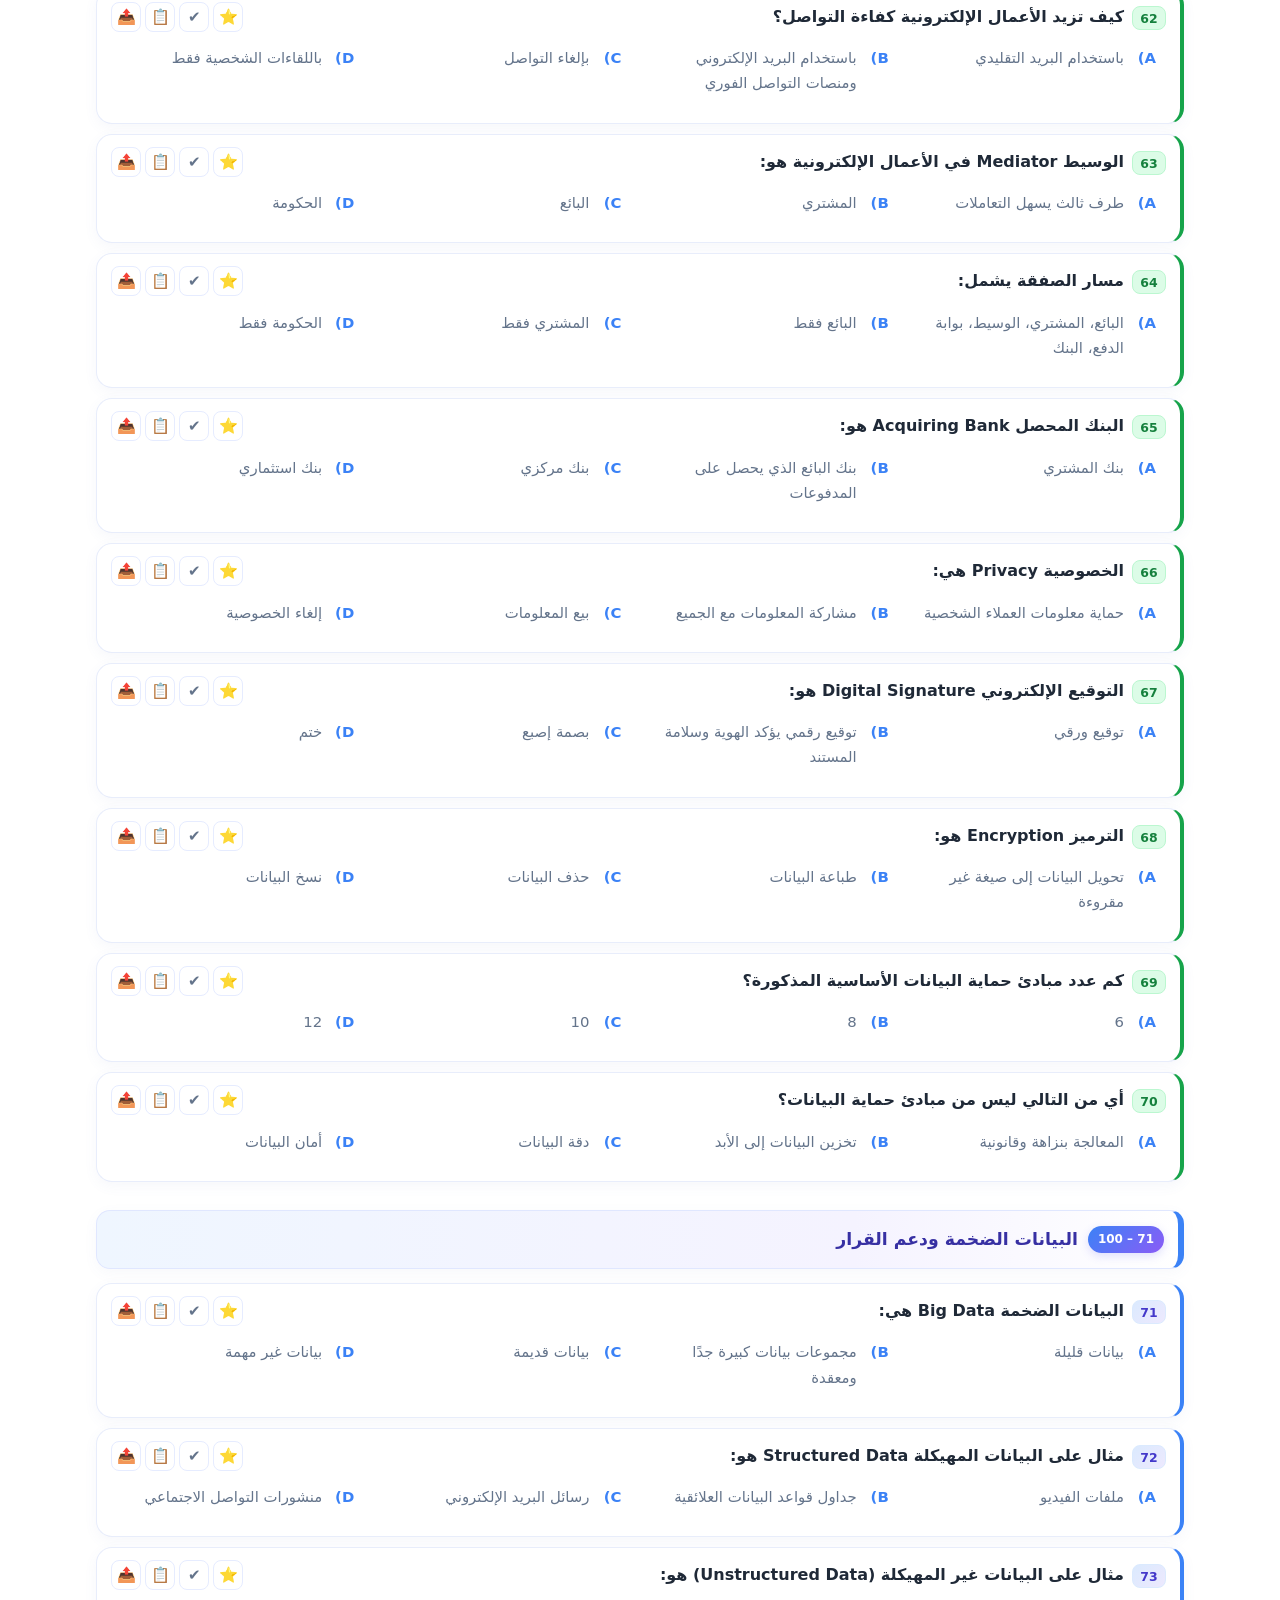
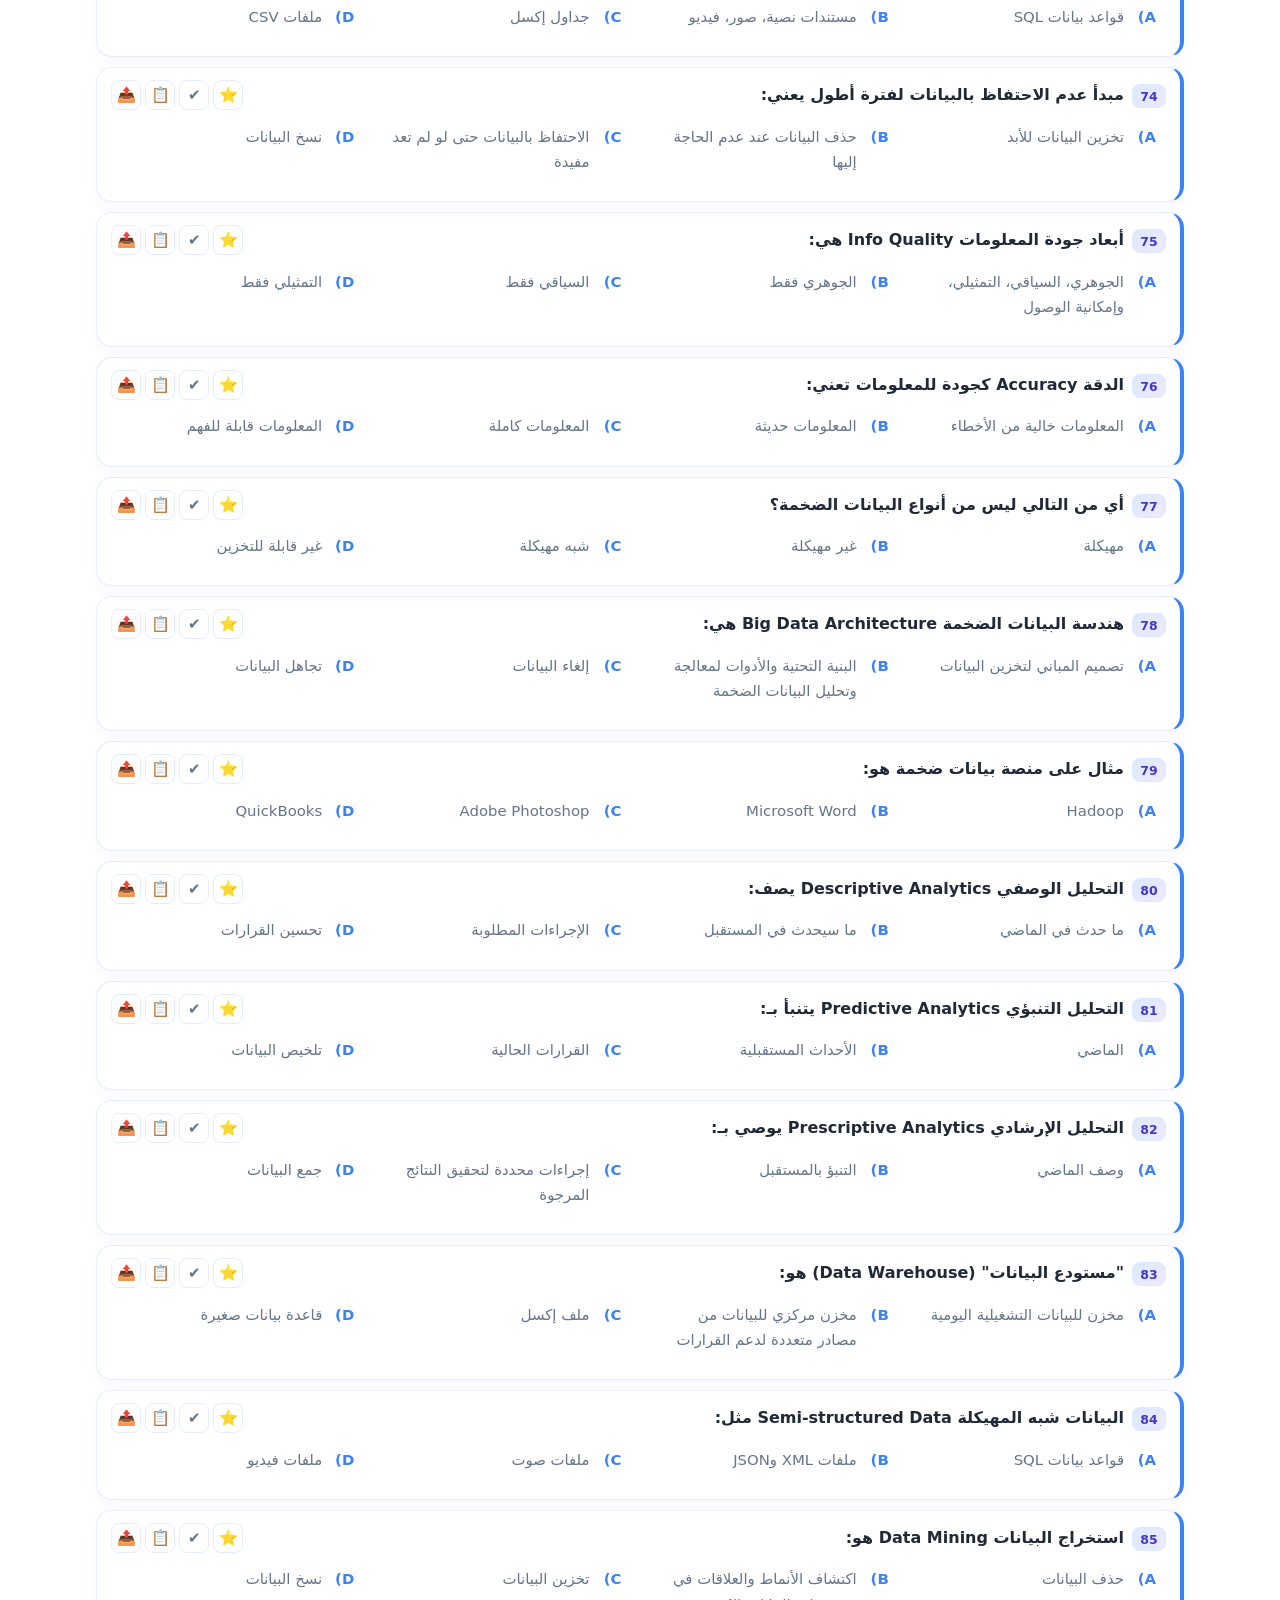
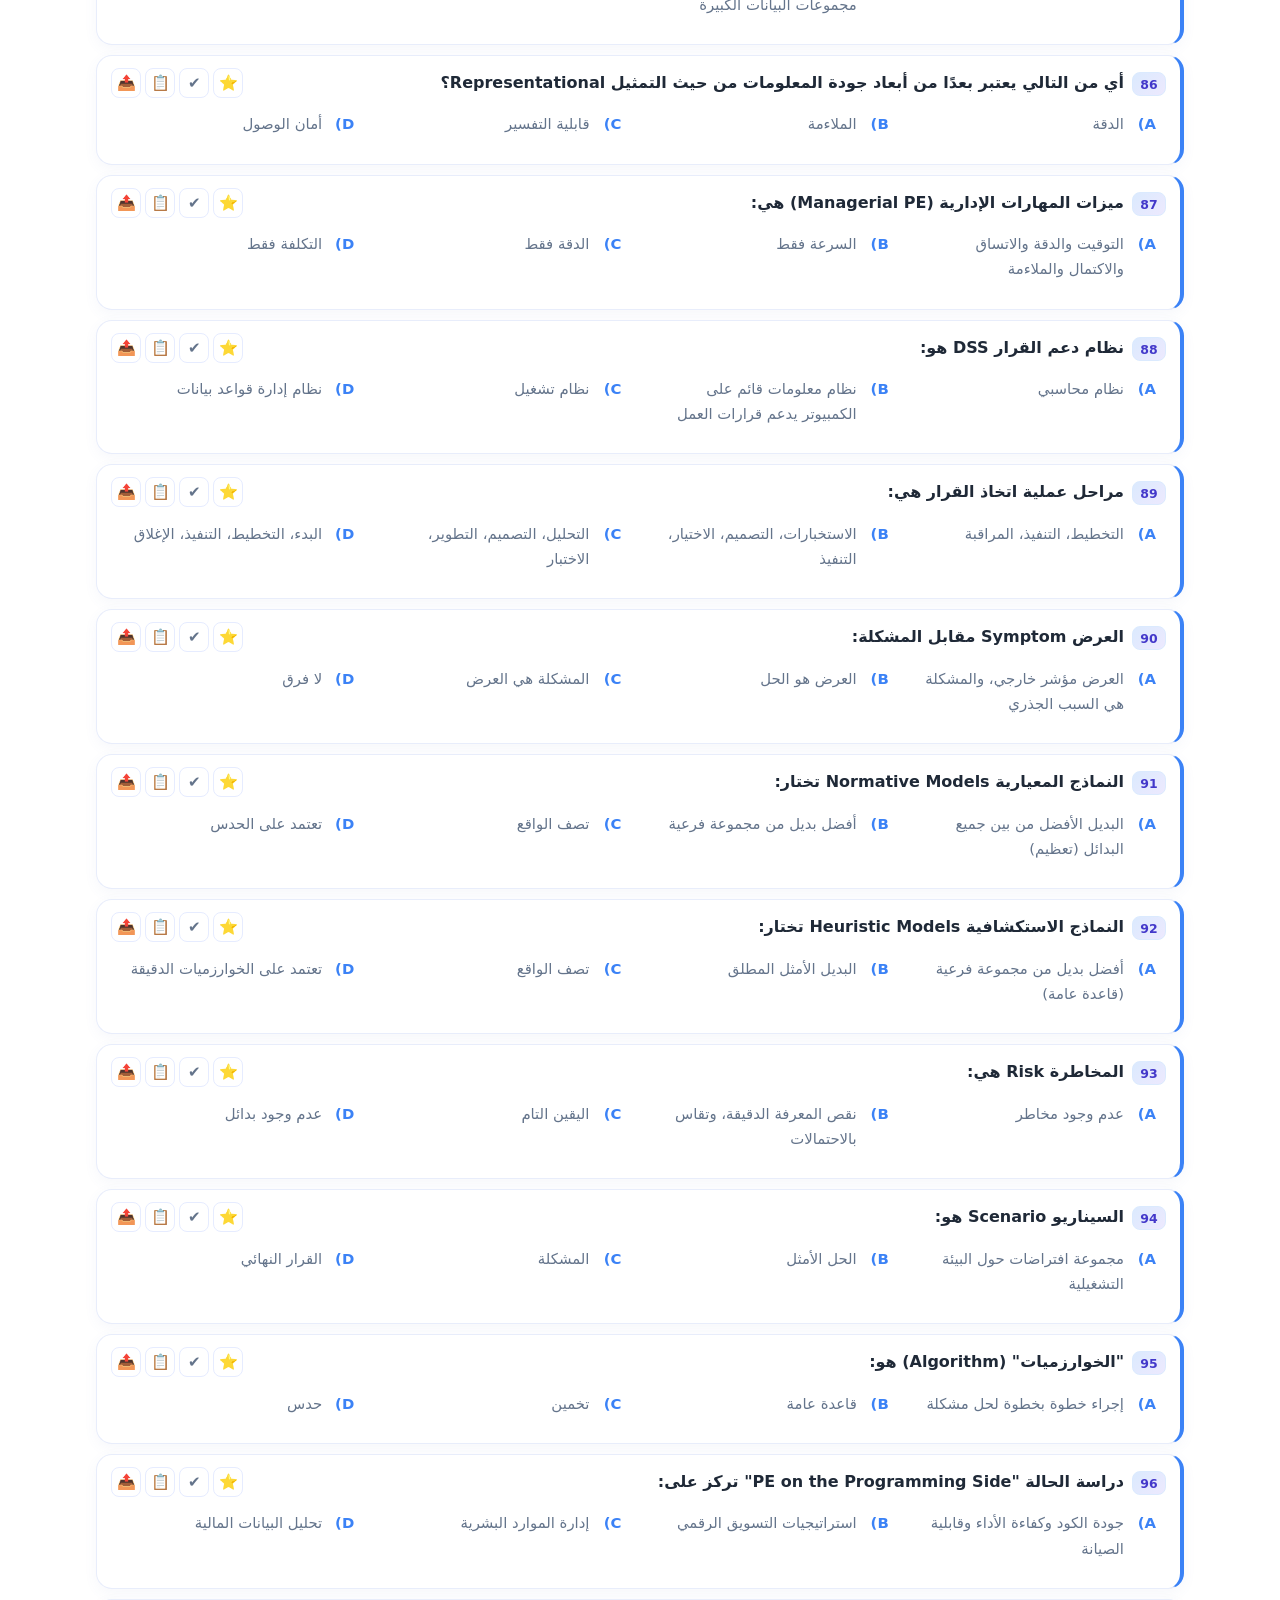
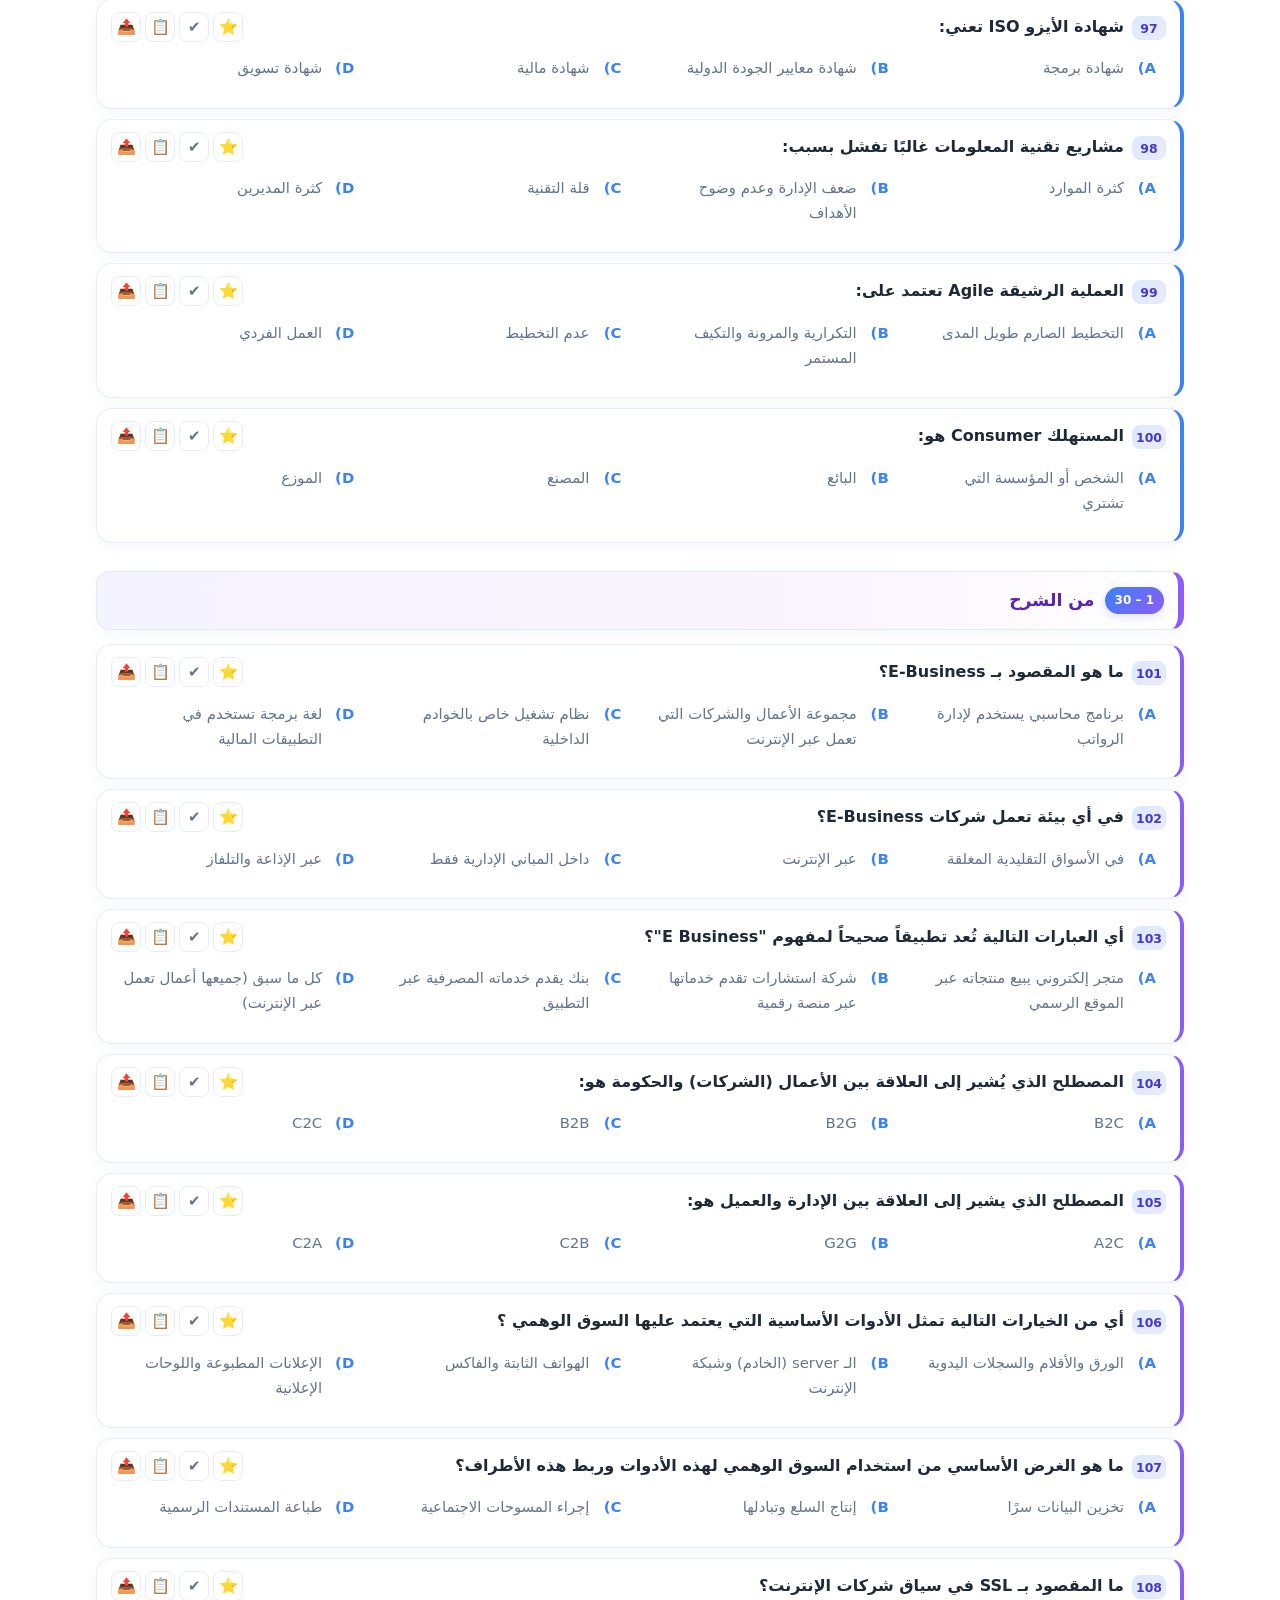
==== commit 90310e80: "Audit and repair study library" ====
--- a/materials/enterprise-architecture.html
+++ b/materials/enterprise-architecture.html
@@ -6,7 +6,7 @@
 <meta name="theme-color" content="#3b82f6">
 <meta name="apple-mobile-web-app-capable" content="yes">
 <title>Enterprise Architecture</title>
-<link rel="manifest" id="manifestLink">
+<link rel="manifest" id="manifestLink" href="../manifest.webmanifest">
 <link rel="apple-touch-icon" href="data:image/svg+xml,<svg xmlns='http://www.w3.org/2000/svg' viewBox='0 0 100 100'><rect width='100' height='100' rx='20' fill='%233b82f6'/><text x='50' y='65' font-size='55' text-anchor='middle' fill='white' font-family='Arial'>📘</text></svg>">
 <link rel="stylesheet" href="../assets/styles.css">
 </head>
@@ -17,6 +17,7 @@
   <div class="topbar">
     <button data-action="mode-study" class="active">📖 دراسة</button>
     <button data-action="mode-quiz">📝 اختبار</button>
+    <button data-action="stop-quiz" id="stopQuizBtn" style="display:none">⏹ إيقاف الاختبار</button>
     <button data-action="mode-flash">🎴 بطاقات</button>
     <button data-action="focus">🎯 تركيز</button>
     <button data-action="toggle-reveal" id="toggleRevealBtn">👁 إظهار الكل</button>
@@ -48,5 +49,5 @@
 <div class="streak-popup" id="streakPopup">🔥</div><div class="toast" id="toast"></div>
 <footer class="signature" aria-label="Author credit"><a class="signature-card" href="https://wa.me/967771179020" target="_blank" rel="noopener noreferrer" title="Contact Eng. Khalid Al-sofi on WhatsApp"><span class="signature-kicker">DESIGNED &amp; ENGINEERED BY</span><strong>Eng. Khalid Al-sofi</strong><span class="signature-contact">WHATSAPP • +967 771 179 020</span></a></footer>
 <div class="scroll-btns"><button id="toTop" title="للأعلى">▲</button><button id="toBottom" title="للأسفل">▼</button></div>
-<script src="../data/enterprise-architecture-base173.js"></script><script src="../data/enterprise-architecture.js"></script><script src="../assets/mcq-engine.js"></script>
+<script src="../data/enterprise-architecture.js"></script><script src="../assets/mcq-engine.js"></script><script src="../assets/runtime-fixes.js"></script>
 </body></html>
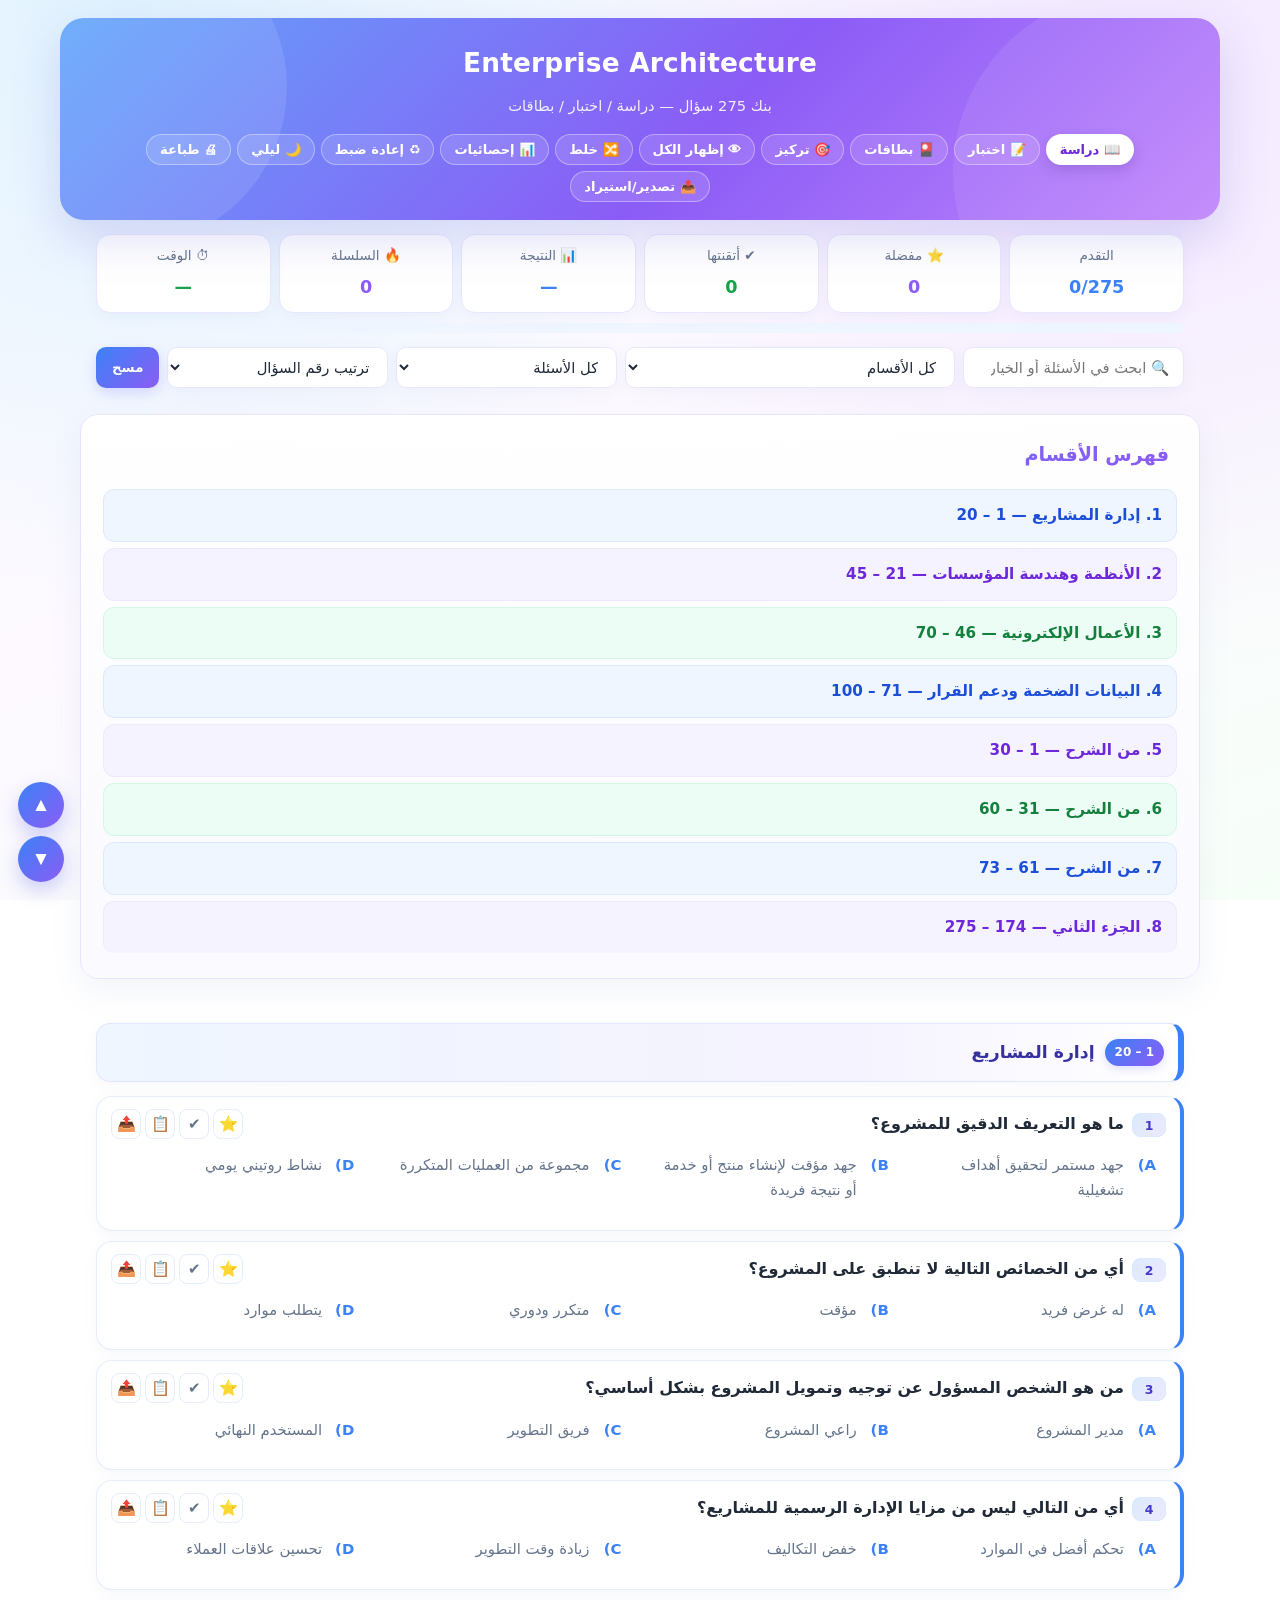
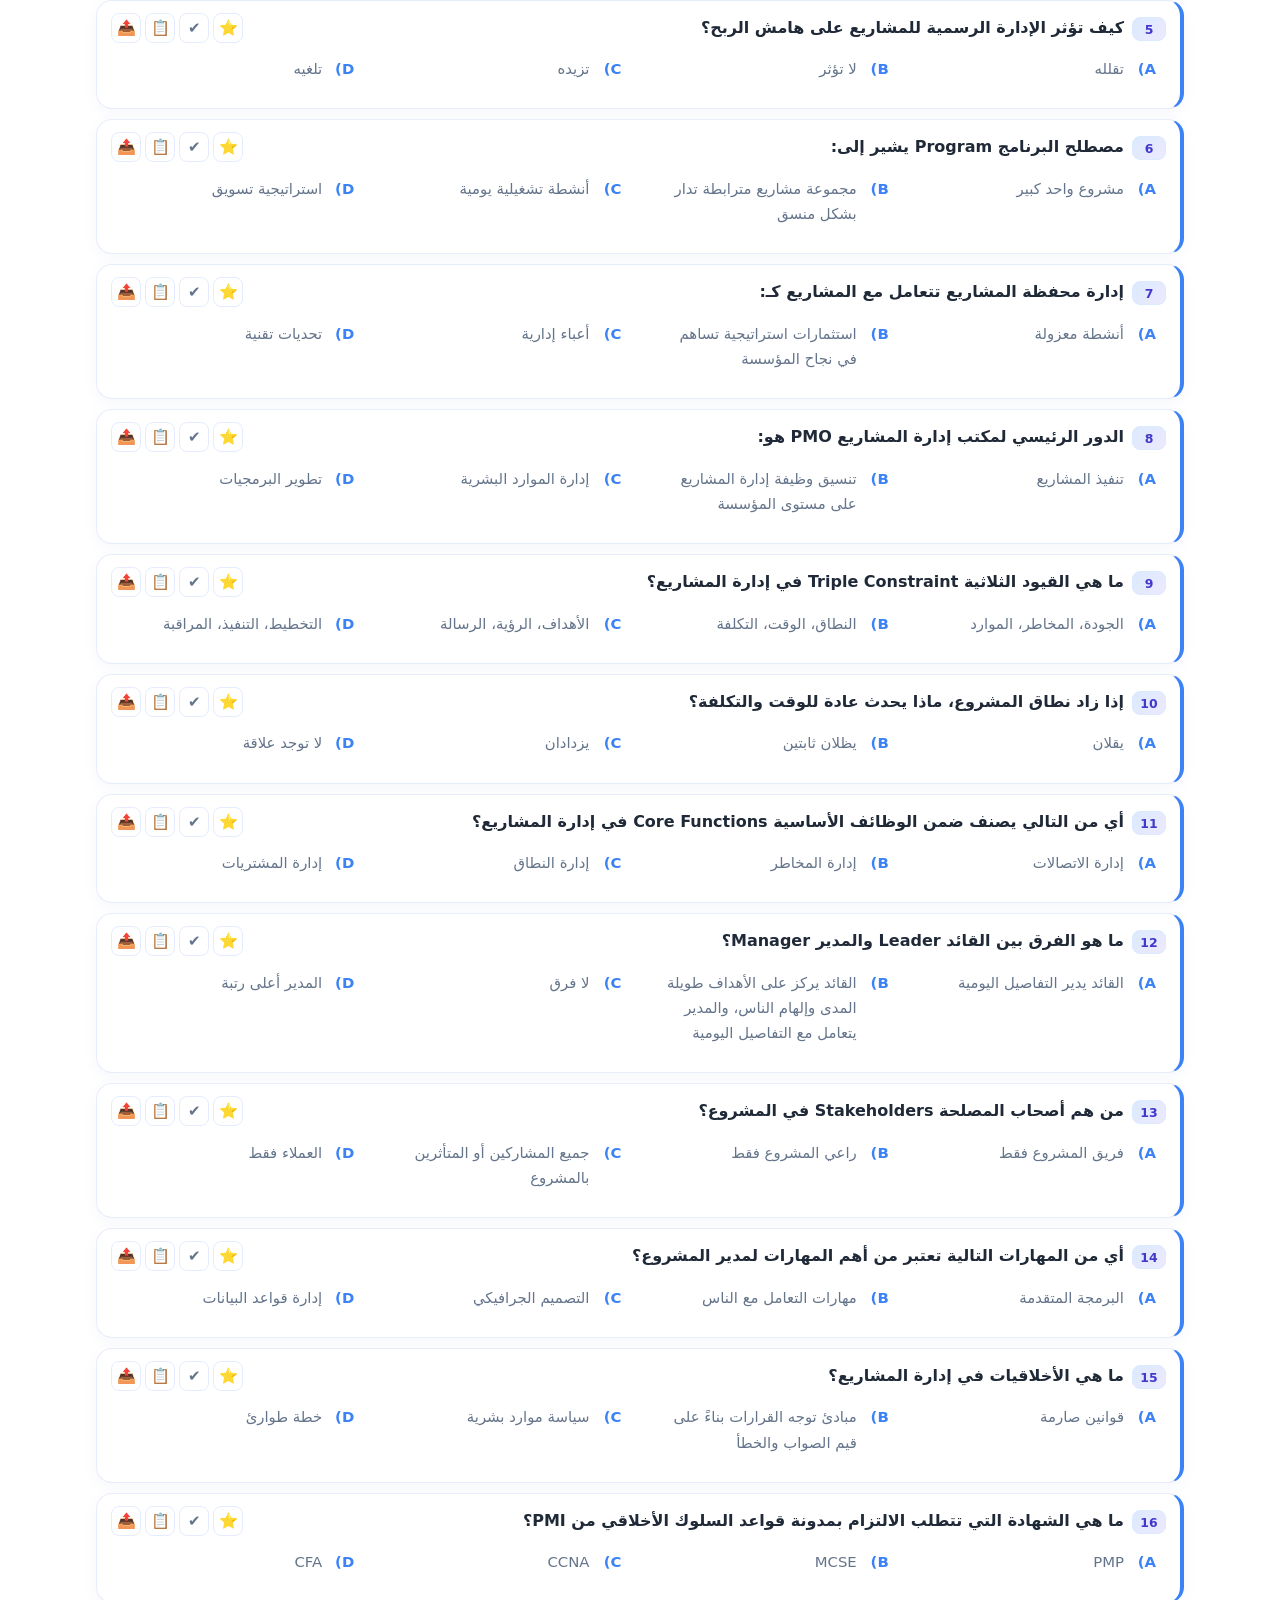
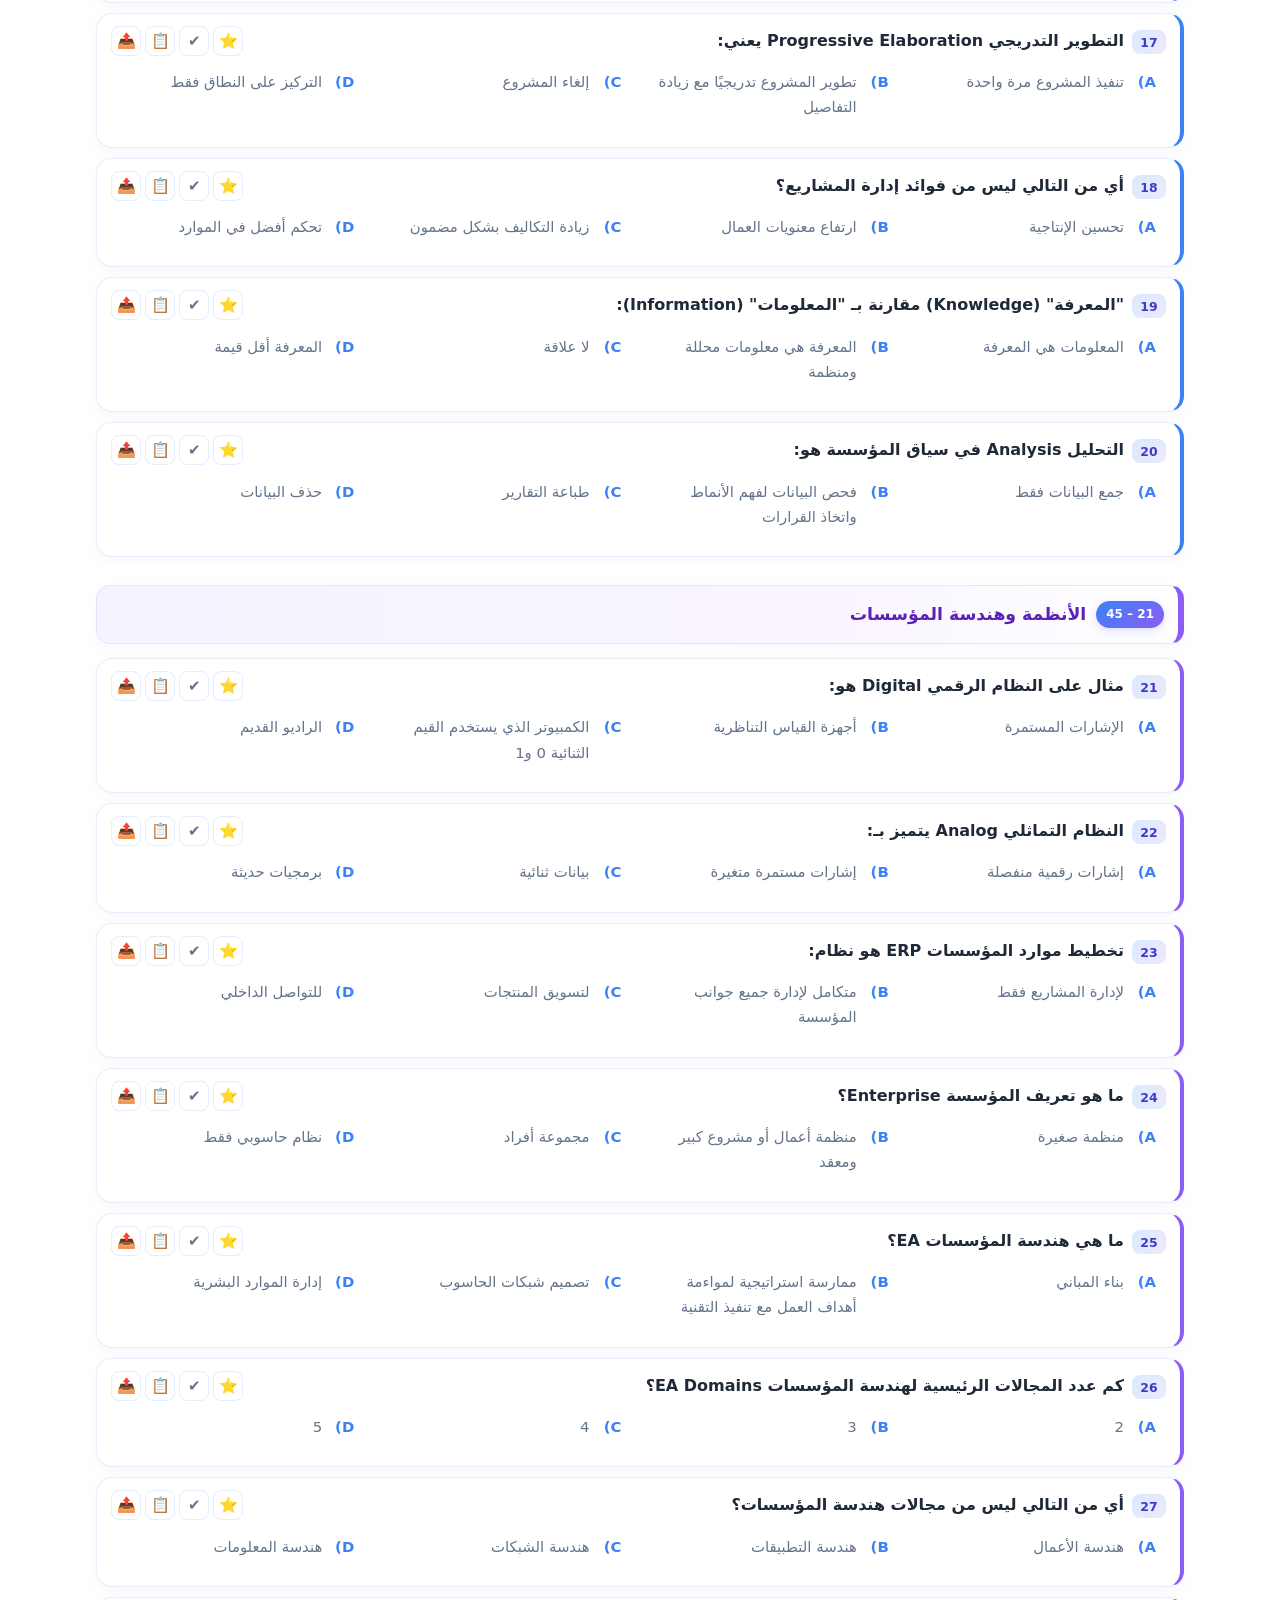
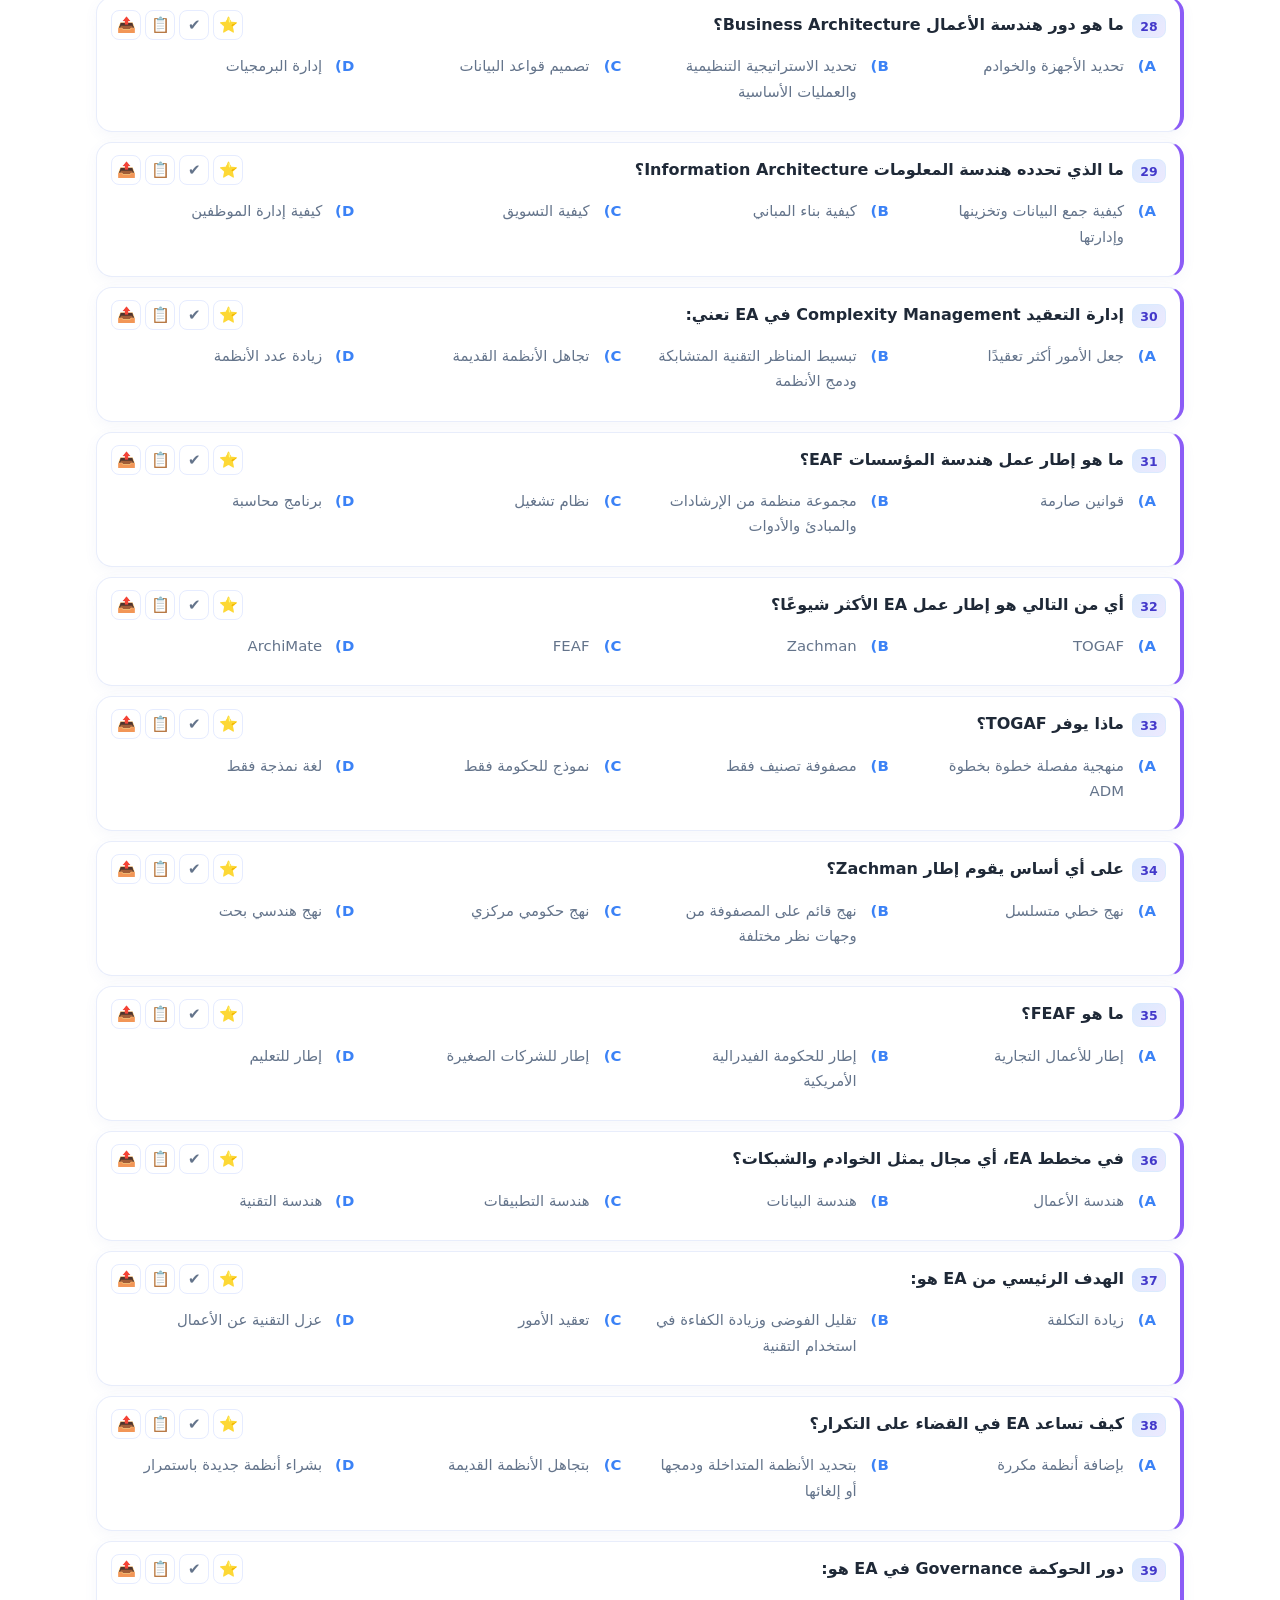
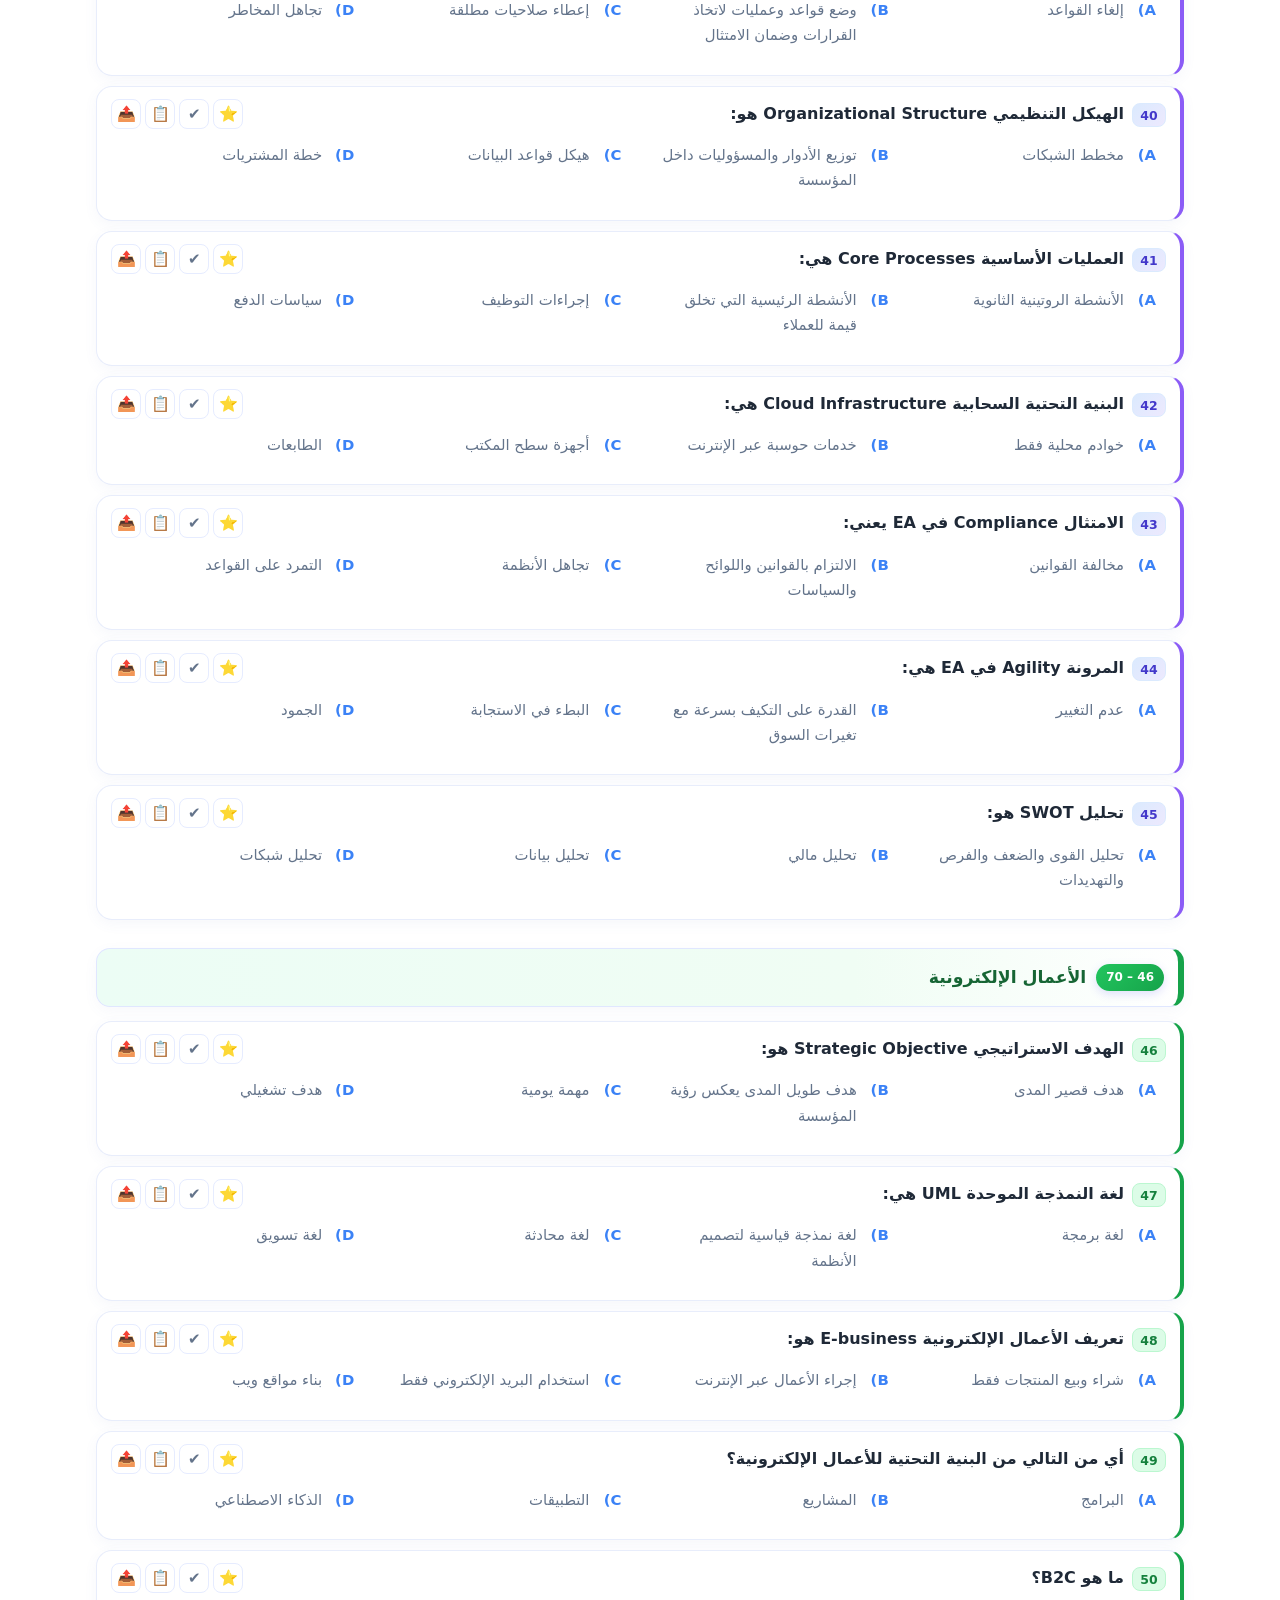
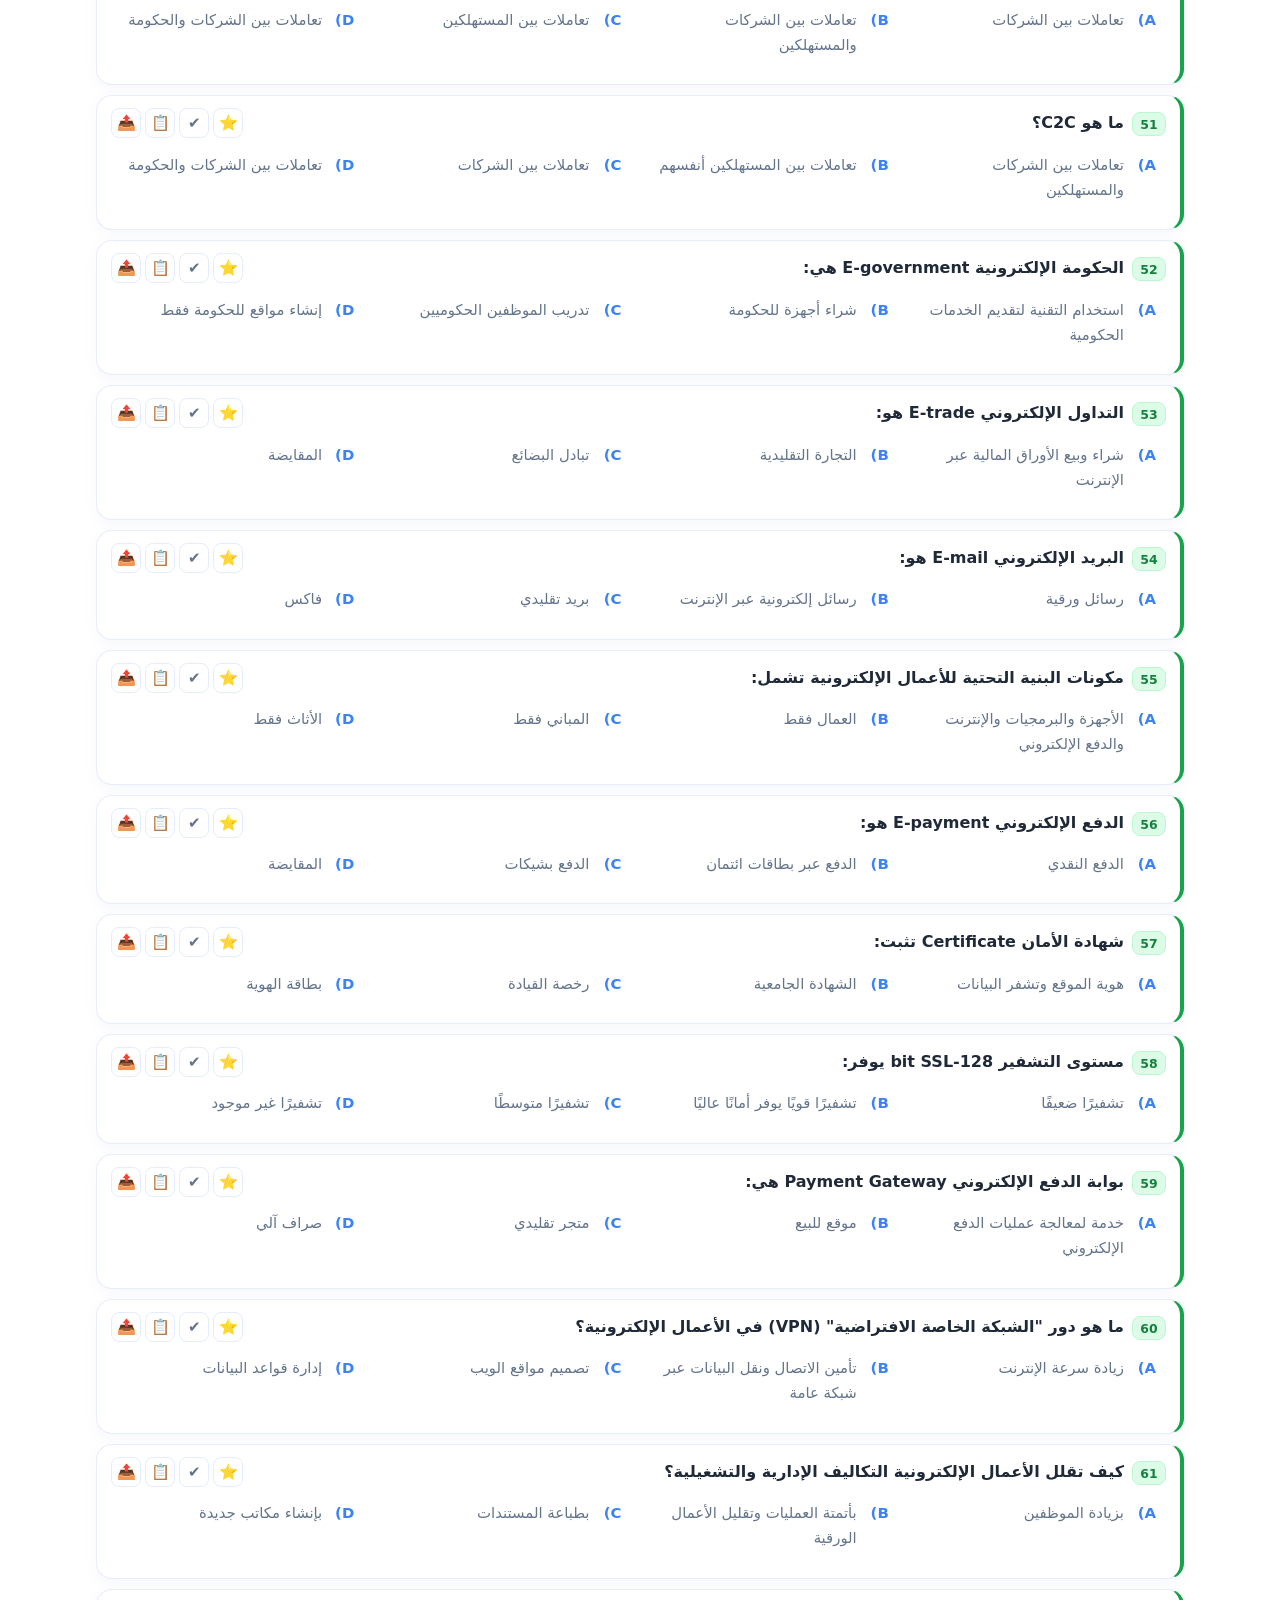
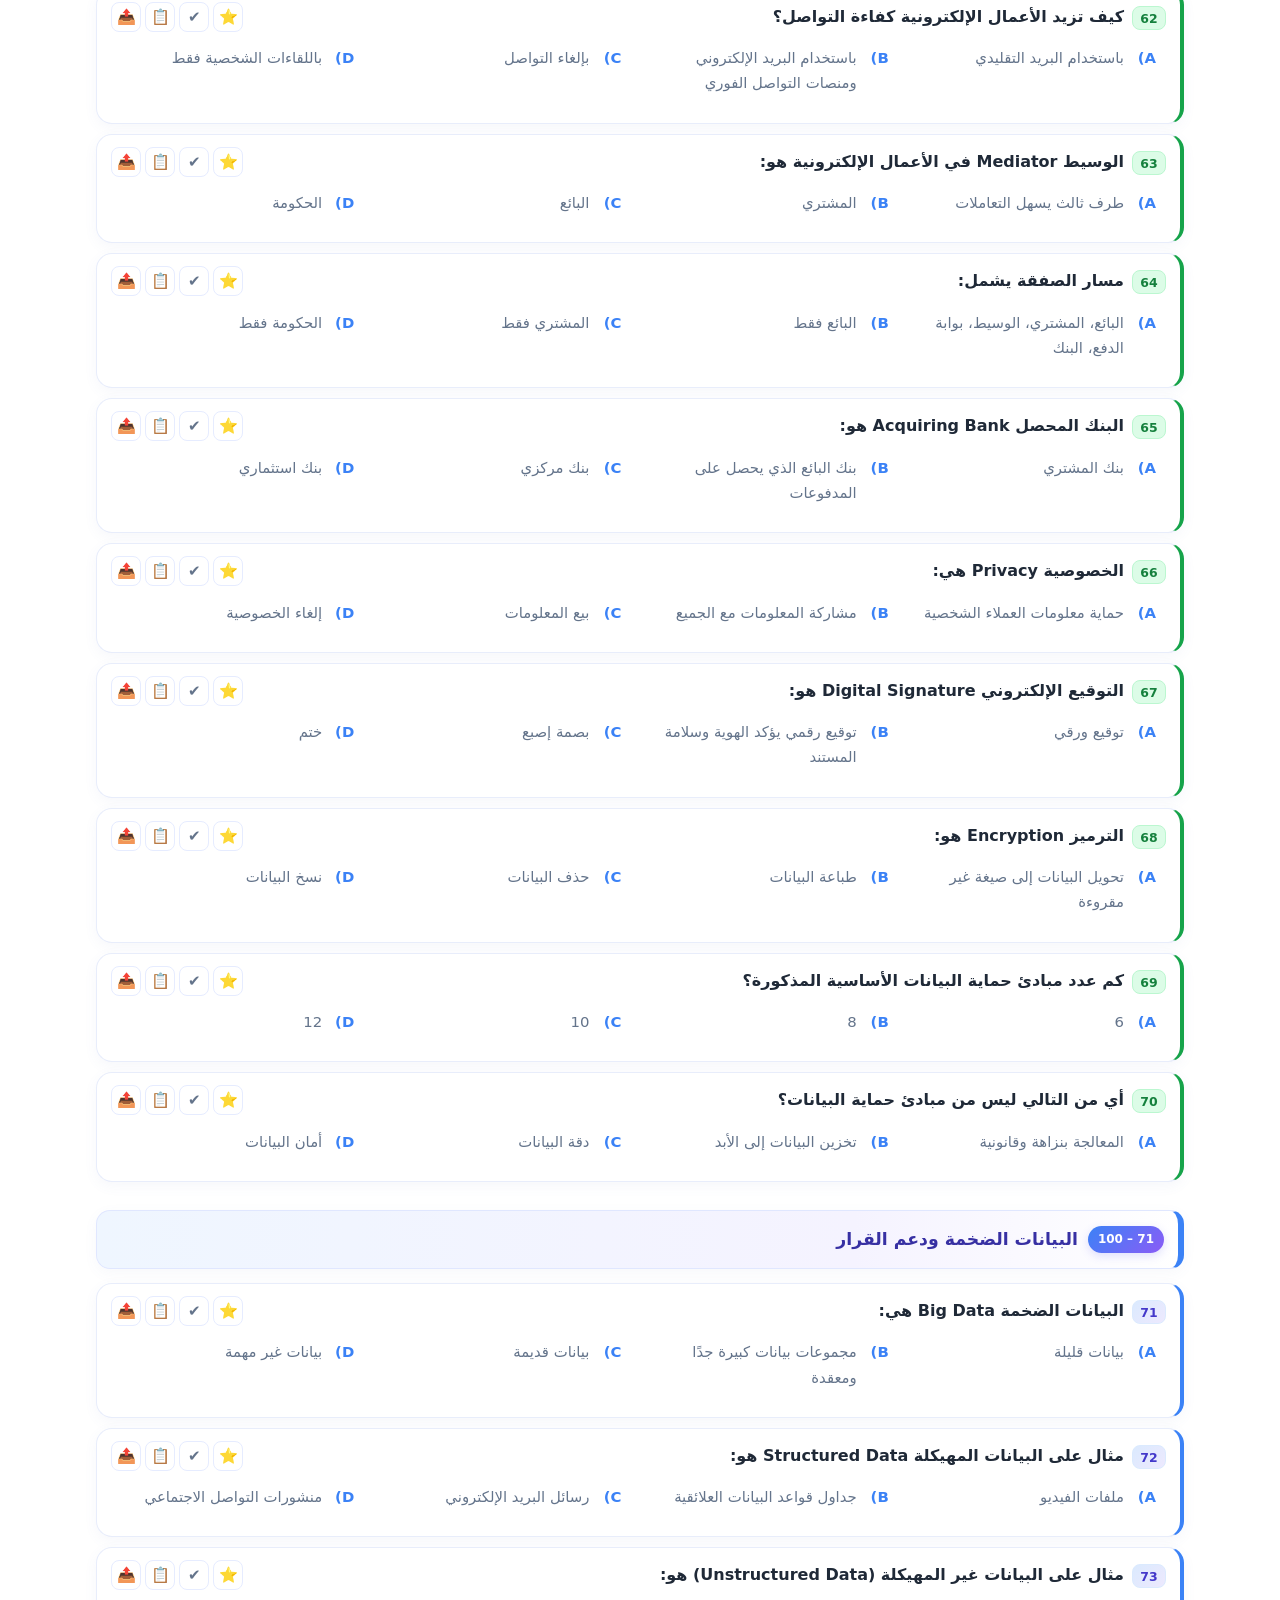
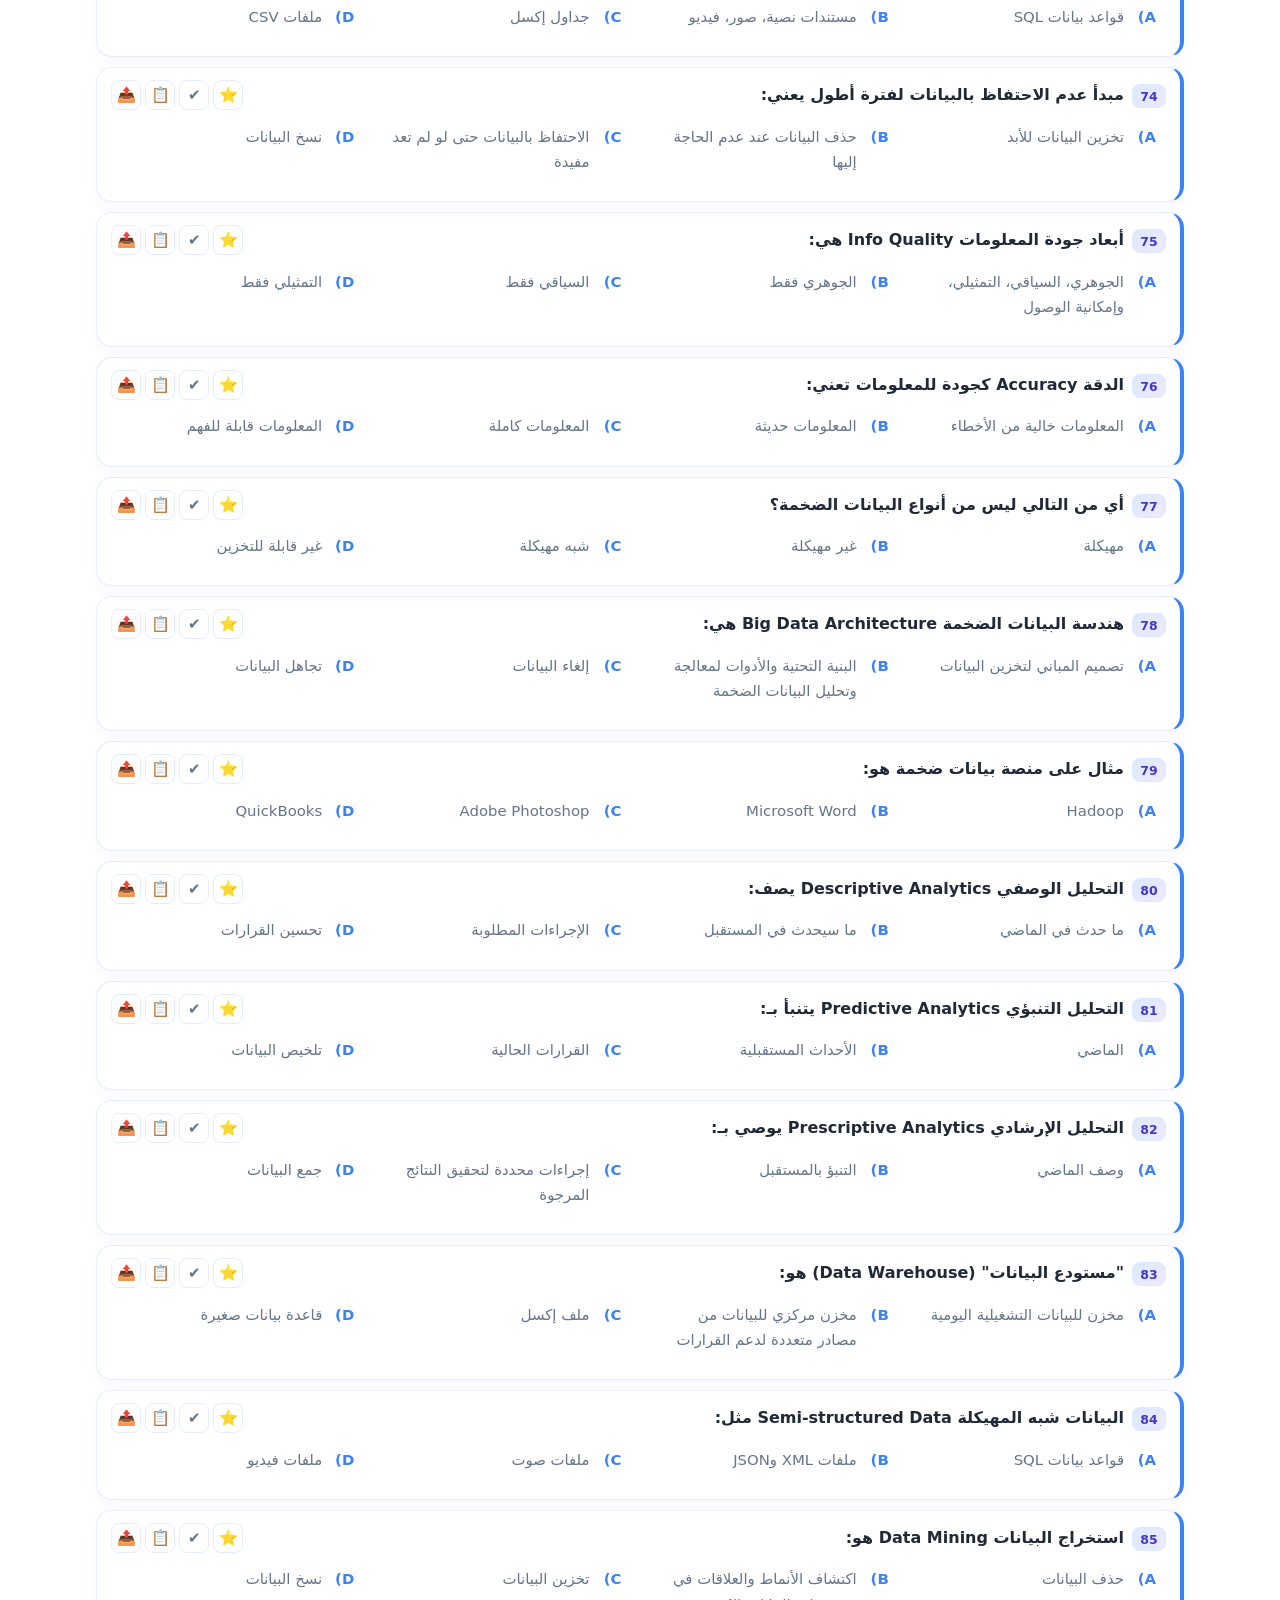
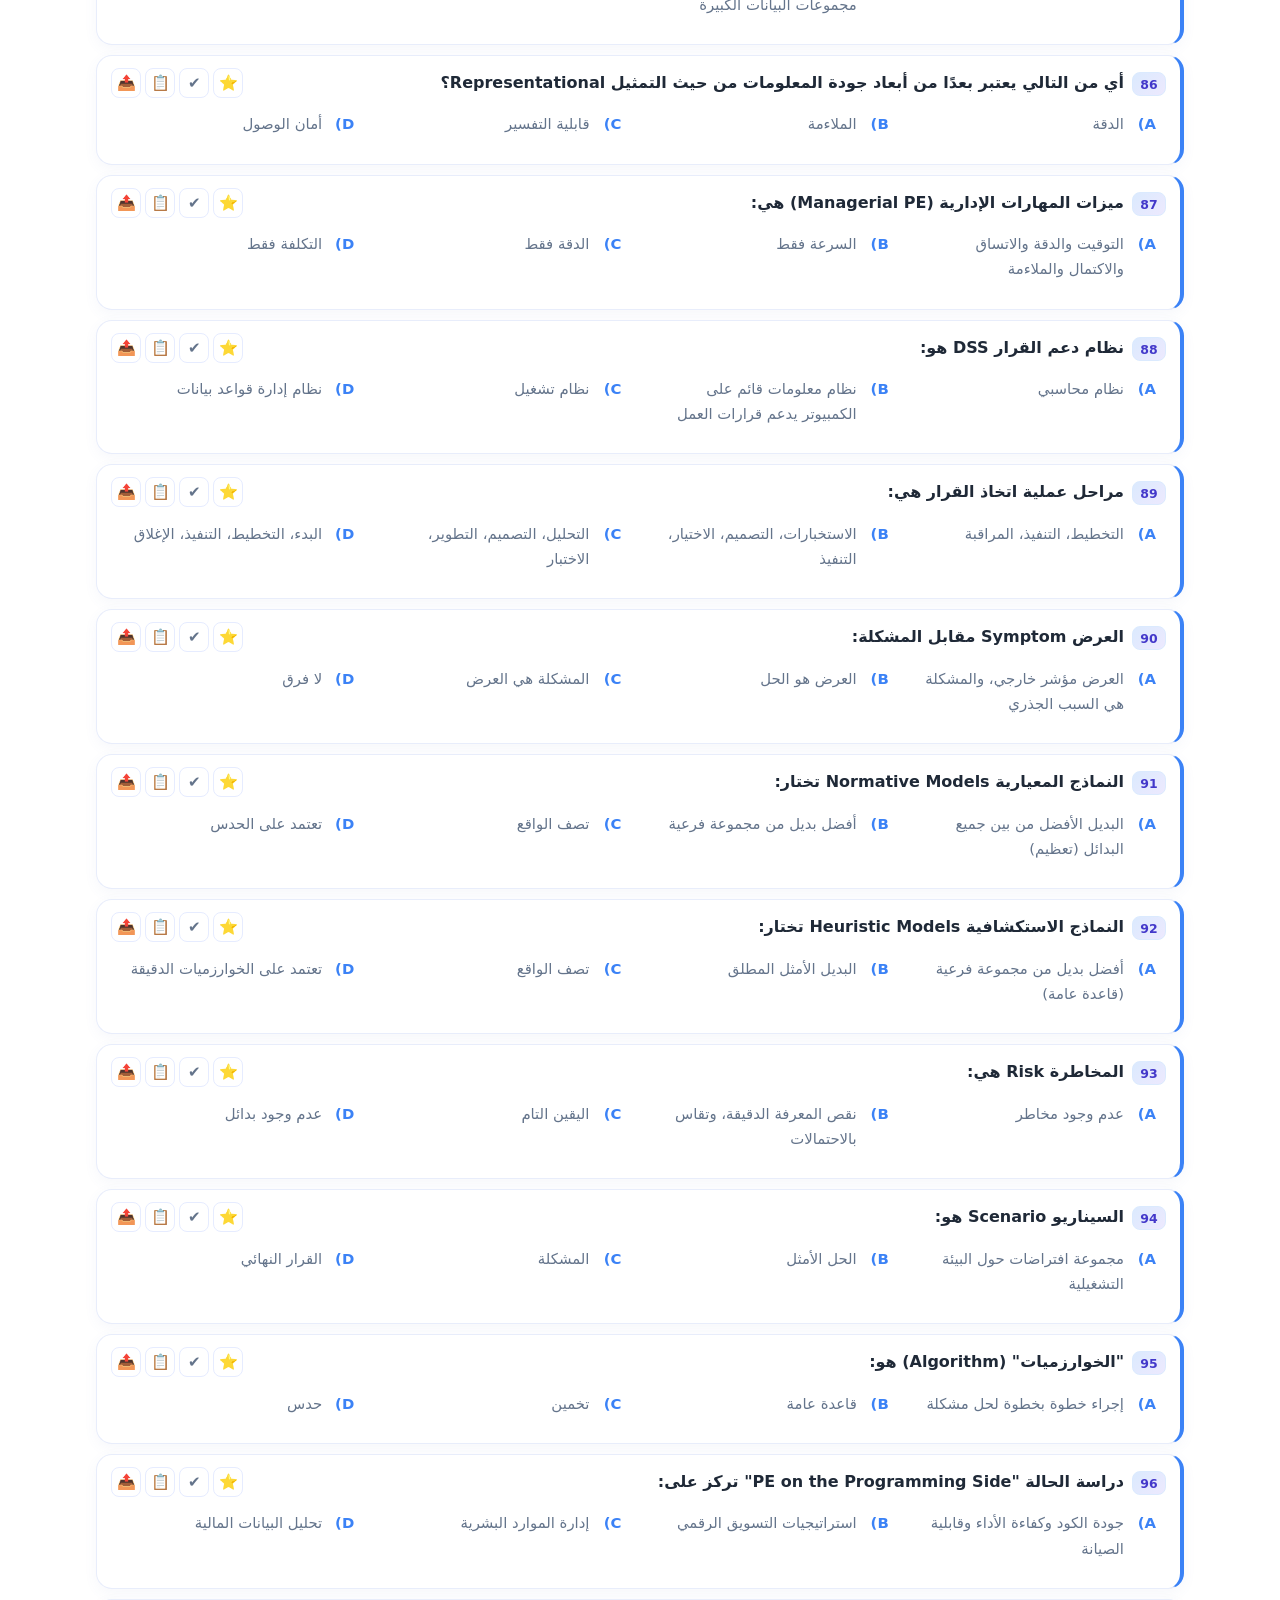
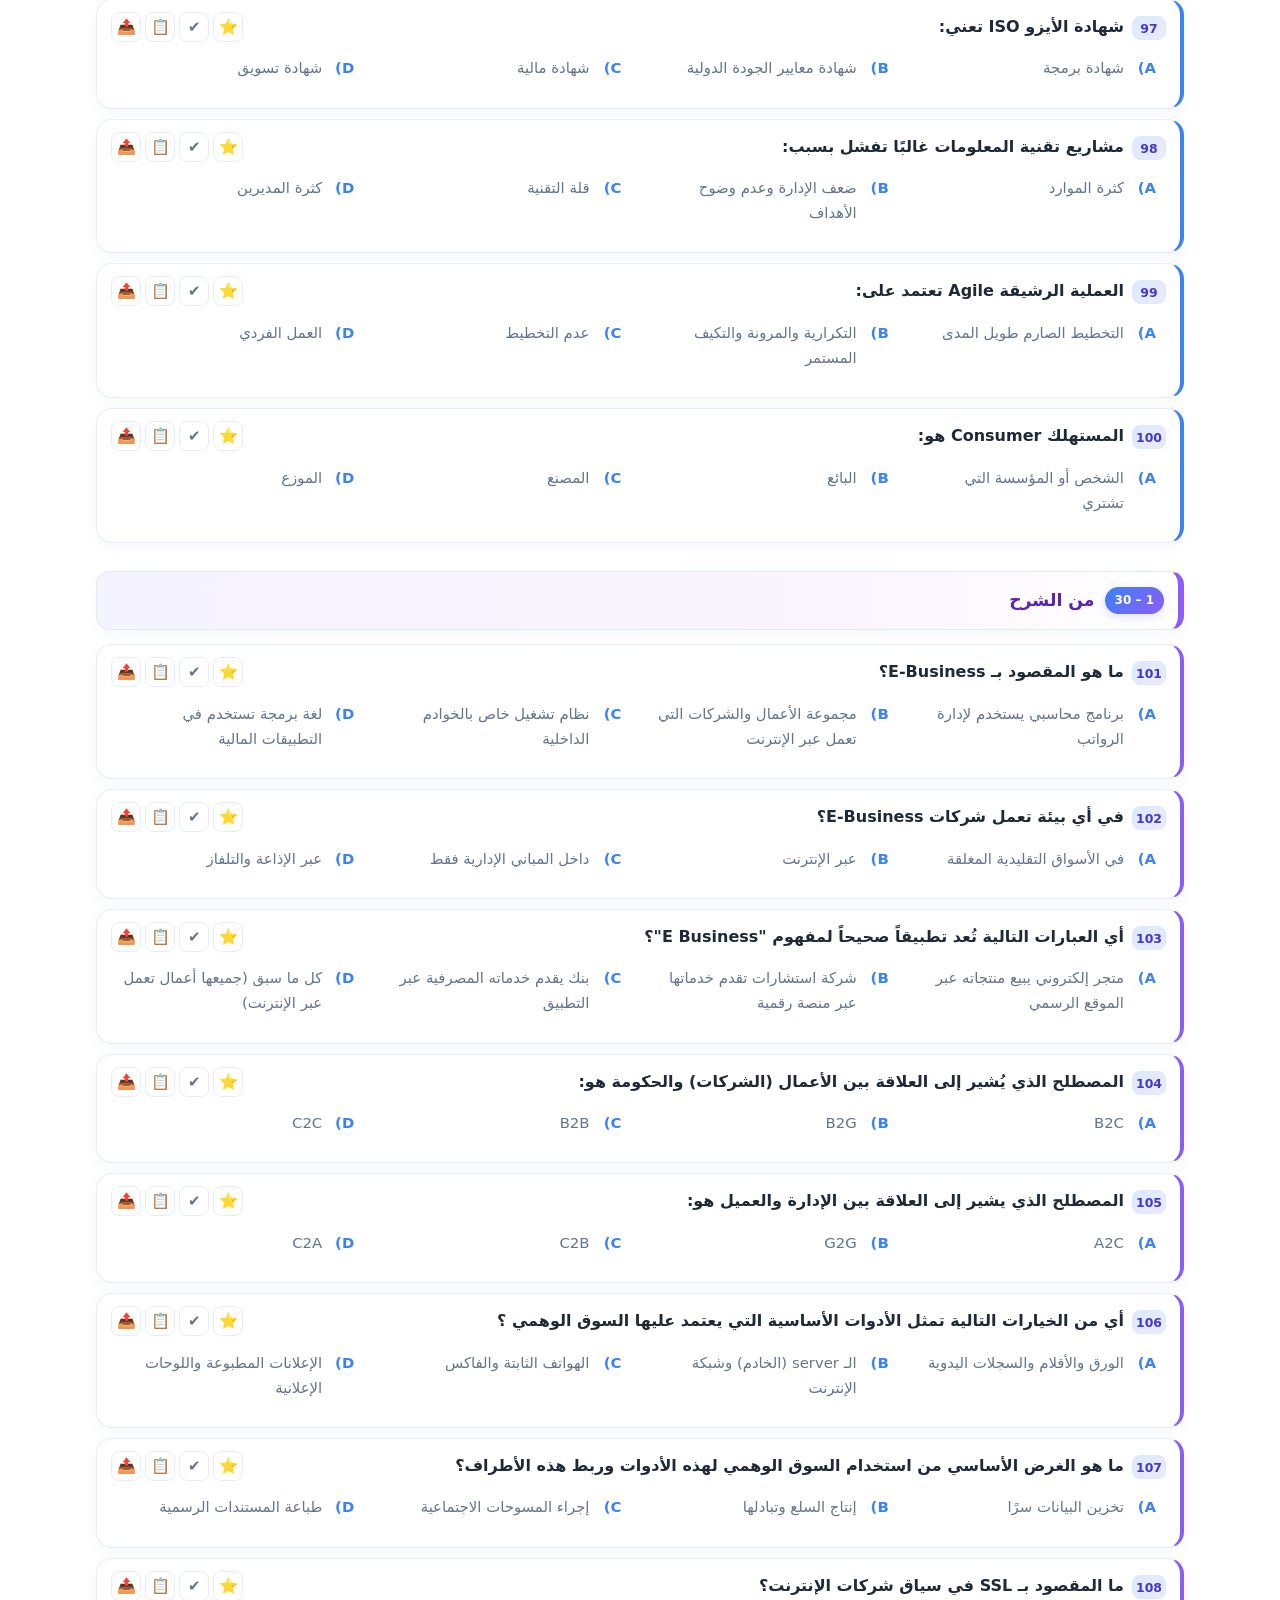
==== commit b9d05426: "Refactor filtering and quiz state" ====
--- a/materials/enterprise-architecture.html
+++ b/materials/enterprise-architecture.html
@@ -34,9 +34,9 @@
   <div class="stat">التقدم <b id="statProgress">0/275</b></div><div class="stat">⭐ مفضلة <b id="statFav">0</b></div><div class="stat">✔ أتقنتها <b id="statMastered">0</b></div><div class="stat">📊 النتيجة <b id="statScore">—</b></div><div class="stat streak">🔥 السلسلة <b id="statStreak">0</b></div><div class="stat time">⏱ الوقت <b id="statTime">—</b></div>
 </div>
 <div class="progress-wrap"><div class="progress-bar"><div id="progressFill"></div></div></div>
-<div class="filterbar"><input id="search" type="search" placeholder="🔍 ابحث في الأسئلة أو الخيارات…"><select id="secFilter"><option value="">كل الأقسام</option></select><select id="sortBy"><option value="default">الترتيب الأصلي</option><option value="wrong">الأكثر خطأً</option><option value="unmastered">غير المتقنة</option><option value="fav">المفضلة فقط</option></select><button id="clearBtn" type="button" style="padding:10px 16px;border-radius:10px;border:0;background:var(--brand);color:#fff;font-family:inherit;cursor:pointer;font-weight:700">مسح</button></div>
+<div class="filterbar"><input id="search" type="search" placeholder="🔍 ابحث في الأسئلة أو الخيارات…"><select id="secFilter"><option value="">كل الأقسام</option></select><select id="filterBy"><option value="all">كل الأسئلة</option><option value="wrong">الأخطاء فقط</option><option value="unmastered">غير المتقنة</option><option value="fav">المفضلة فقط</option></select><select id="sortBy"><option value="default">ترتيب رقم السؤال</option><option value="wrong-desc">عدد الأخطاء: الأكثر ← الأقل</option><option value="wrong-asc">عدد الأخطاء: الأقل ← الأكثر</option></select><button id="clearBtn" type="button" style="padding:10px 16px;border-radius:10px;border:0;background:var(--brand);color:#fff;font-family:inherit;cursor:pointer;font-weight:700">مسح</button></div>
 <nav class="index" id="index" aria-label="فهرس الأقسام"><h2>فهرس الأقسام</h2></nav>
-<div class="quiz-result" id="quizResult"><h3>📝 نتيجة الاختبار</h3><span class="big" id="qrScore">0 / 0</span><p id="qrMsg" style="text-align:center;margin-top:8px"></p><div class="qr-actions"><button class="qr-primary" onclick="retryWrongOnly()">🔁 أعد الأخطاء فقط</button><button class="qr-secondary" onclick="location.reload()">🔄 اختبار جديد</button><button class="qr-danger" onclick="document.getElementById('quizResult').classList.remove('show')">✖ إغلاق</button></div><div class="qr-review" id="qrReview"></div></div>
+<div class="quiz-result" id="quizResult"><h3>📝 نتيجة الاختبار</h3><span class="big" id="qrScore">0 / 0</span><p id="qrMsg" style="text-align:center;margin-top:8px"></p><div class="qr-actions"><button class="qr-primary" onclick="retryWrongOnly()">🔁 أعد أخطاء هذا الاختبار</button><button class="qr-secondary" onclick="location.reload()">🔄 اختبار جديد</button><button class="qr-danger" onclick="document.getElementById('quizResult').classList.remove('show')">✖ إغلاق</button></div><div class="qr-review" id="qrReview"></div></div>
 <main id="main"></main>
 <div class="flash-wrap" id="flashWrap"><div class="flash-card" id="flashCard"><div class="fc-q" id="fcQ">—</div><div class="fc-ans" id="fcA">—</div></div><div class="flash-nav"><button onclick="flashNext()">التالي </button><button onclick="flashPrev()">السابق</button></div></div>
 <p class="empty-msg" id="emptyMsg">لا توجد نتائج مطابقة.</p>
@@ -48,6 +48,6 @@
 <div class="cert" id="certModal"><div class="cert-card"><h2>🎓 شهادة إتمام</h2><div class="seal">🏆</div><p>أتممت بنجاح جميع أسئلة بنك <b>Enterprise Architecture</b></p><p id="certScore" style="font-weight:700;color:var(--ok)"></p><button onclick="document.getElementById('certModal').classList.remove('show')">إغلاق</button></div></div>
 <div class="streak-popup" id="streakPopup">🔥</div><div class="toast" id="toast"></div>
 <footer class="signature" aria-label="Author credit"><a class="signature-card" href="https://wa.me/967771179020" target="_blank" rel="noopener noreferrer" title="Contact Eng. Khalid Al-sofi on WhatsApp"><span class="signature-kicker">DESIGNED &amp; ENGINEERED BY</span><strong>Eng. Khalid Al-sofi</strong><span class="signature-contact">WHATSAPP • +967 771 179 020</span></a></footer>
-<div class="scroll-btns"><button id="toTop" title="للأعلى">▲</button><button id="toBottom" title="للأسفل">▼</button></div>
-<script src="../data/enterprise-architecture.js"></script><script src="../assets/mcq-engine.js"></script><script src="../assets/runtime-fixes.js"></script>
+<div class="scroll-btns"><button id="stopQuizFloatBtn" title="إيقاف الاختبار" style="display:none">⏹</button><button id="toTop" title="للأعلى">▲</button><button id="toBottom" title="للأسفل">▼</button></div>
+<script src="../data/enterprise-architecture.js"></script><script src="../assets/mcq-engine.js"></script>
 </body></html>
--- a/assets/styles.css
+++ b/assets/styles.css
@@ -834,4 +834,10 @@
   .answer-box{display:block !important;background:#ecfdf5 !important;border:1px solid #86efac !important;border-inline-start:5px solid #16a34a !important;page-break-inside:avoid !important}
   .answer-box .ans-text{color:#166534 !important;font-weight:700 !important}
   body.hub-page .material-grid{grid-template-columns:repeat(2,1fr)}
-}+}
+
+/* Quiz/filter state refinements */
+.filterbar :disabled, .topbar button:disabled { opacity:.5; cursor:not-allowed; }
+#stopQuizFloatBtn { background:var(--err,#dc2626); color:#fff; font-weight:900; }
+#resumeQuizModal .modal-card p { line-height:1.9; }
+#sorted-results > .sec-title { position:sticky; top:58px; z-index:3; }
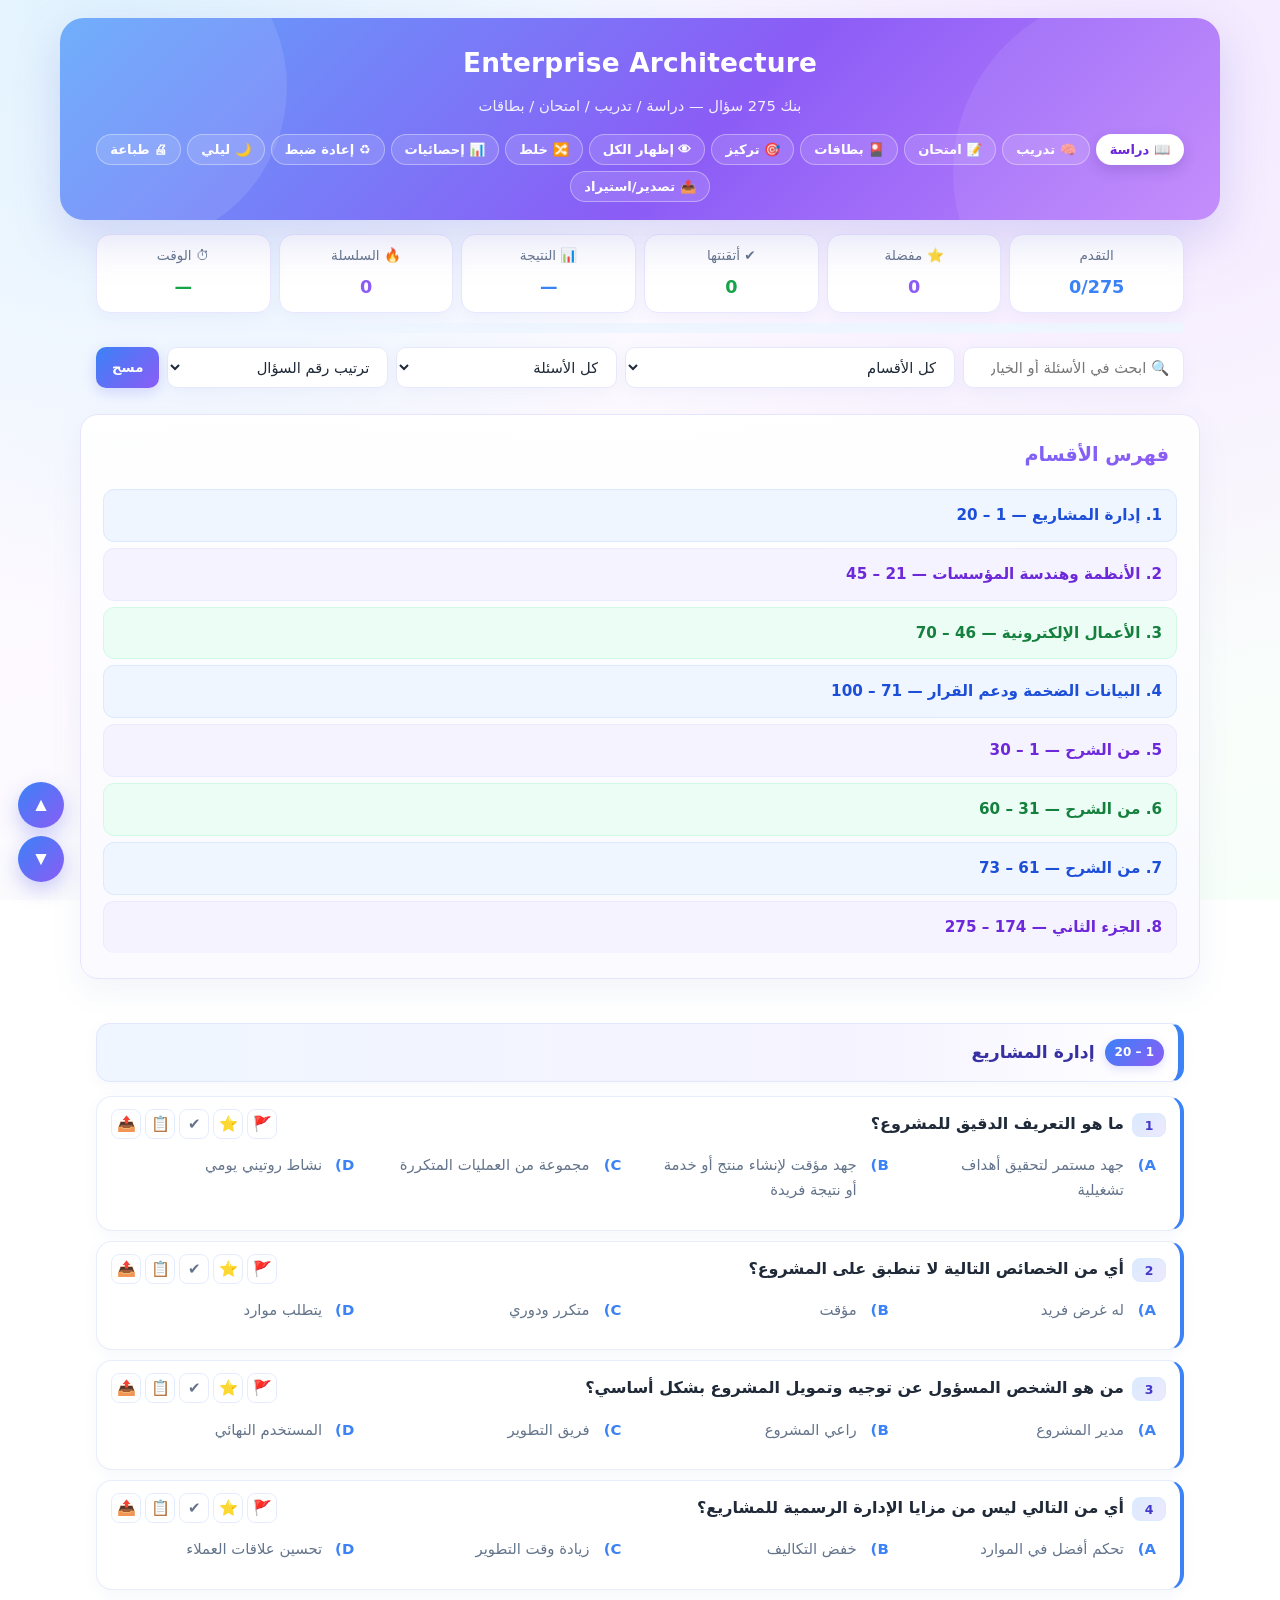
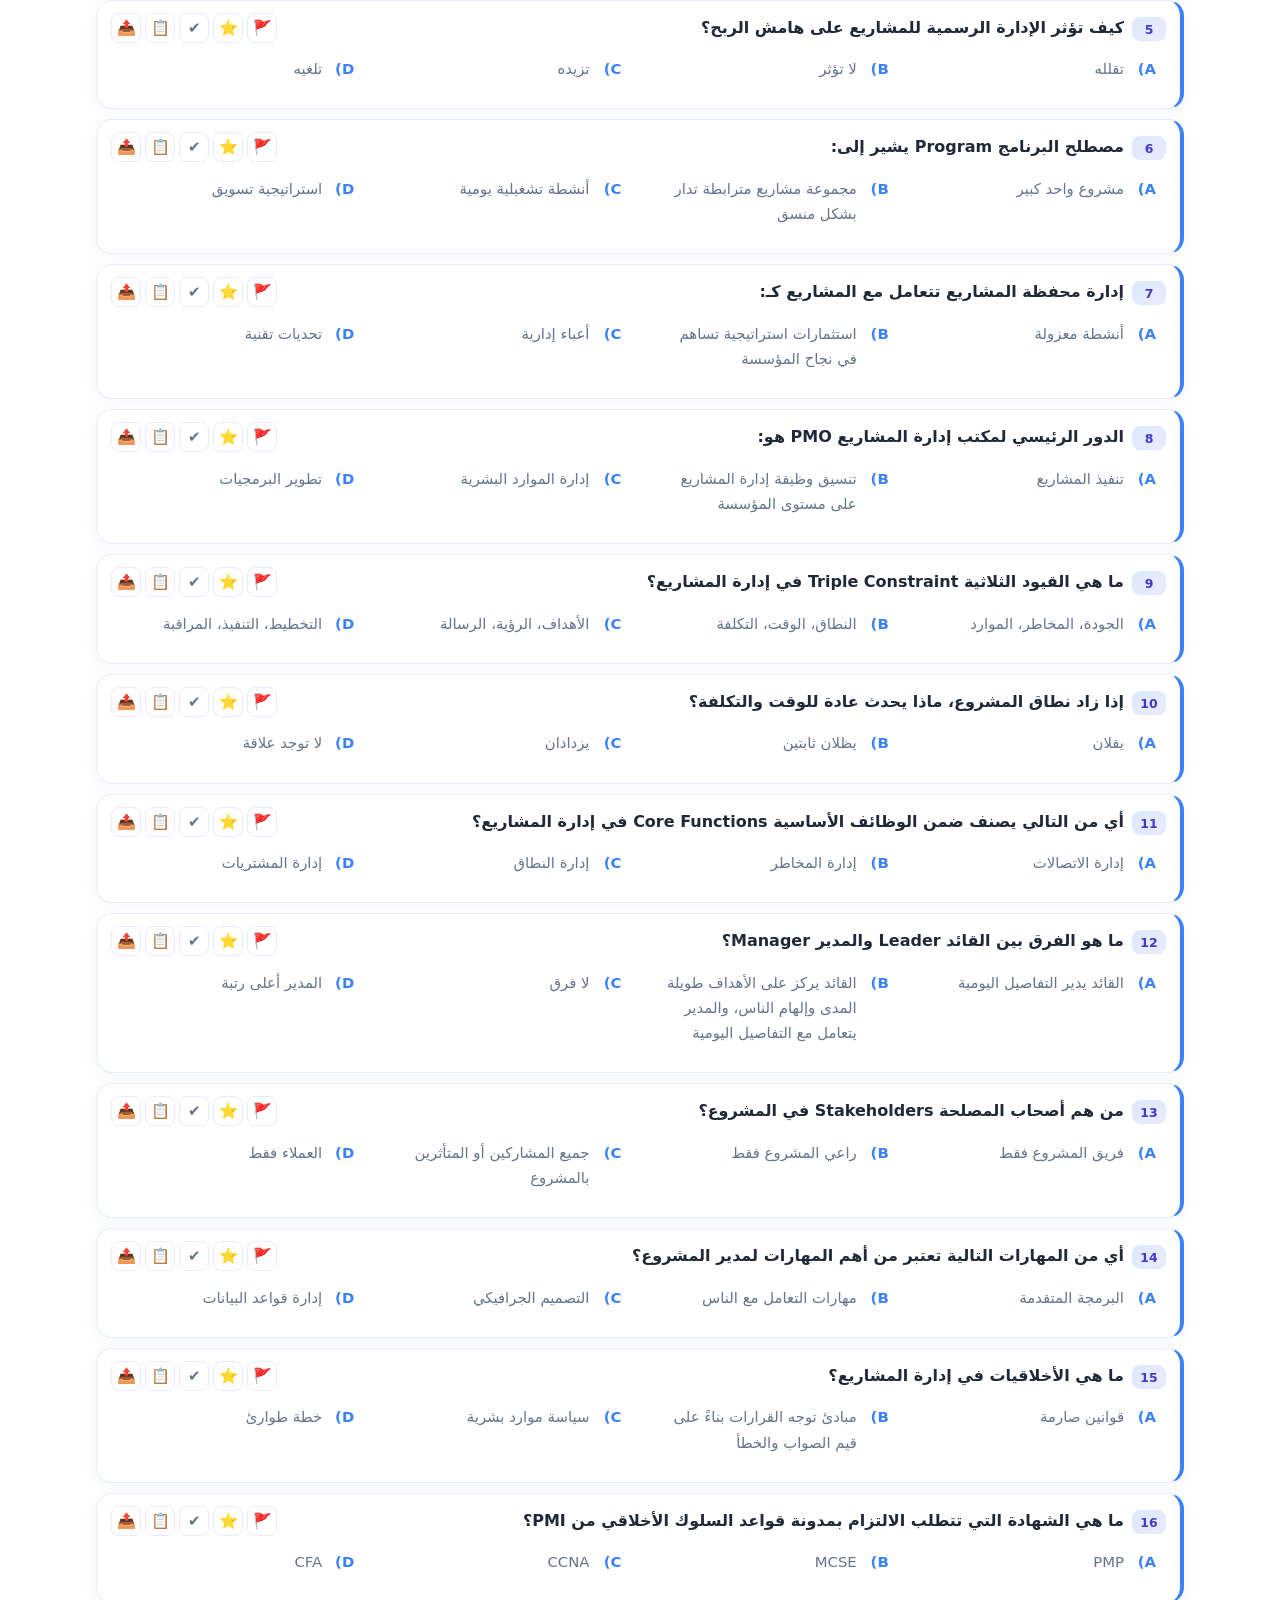
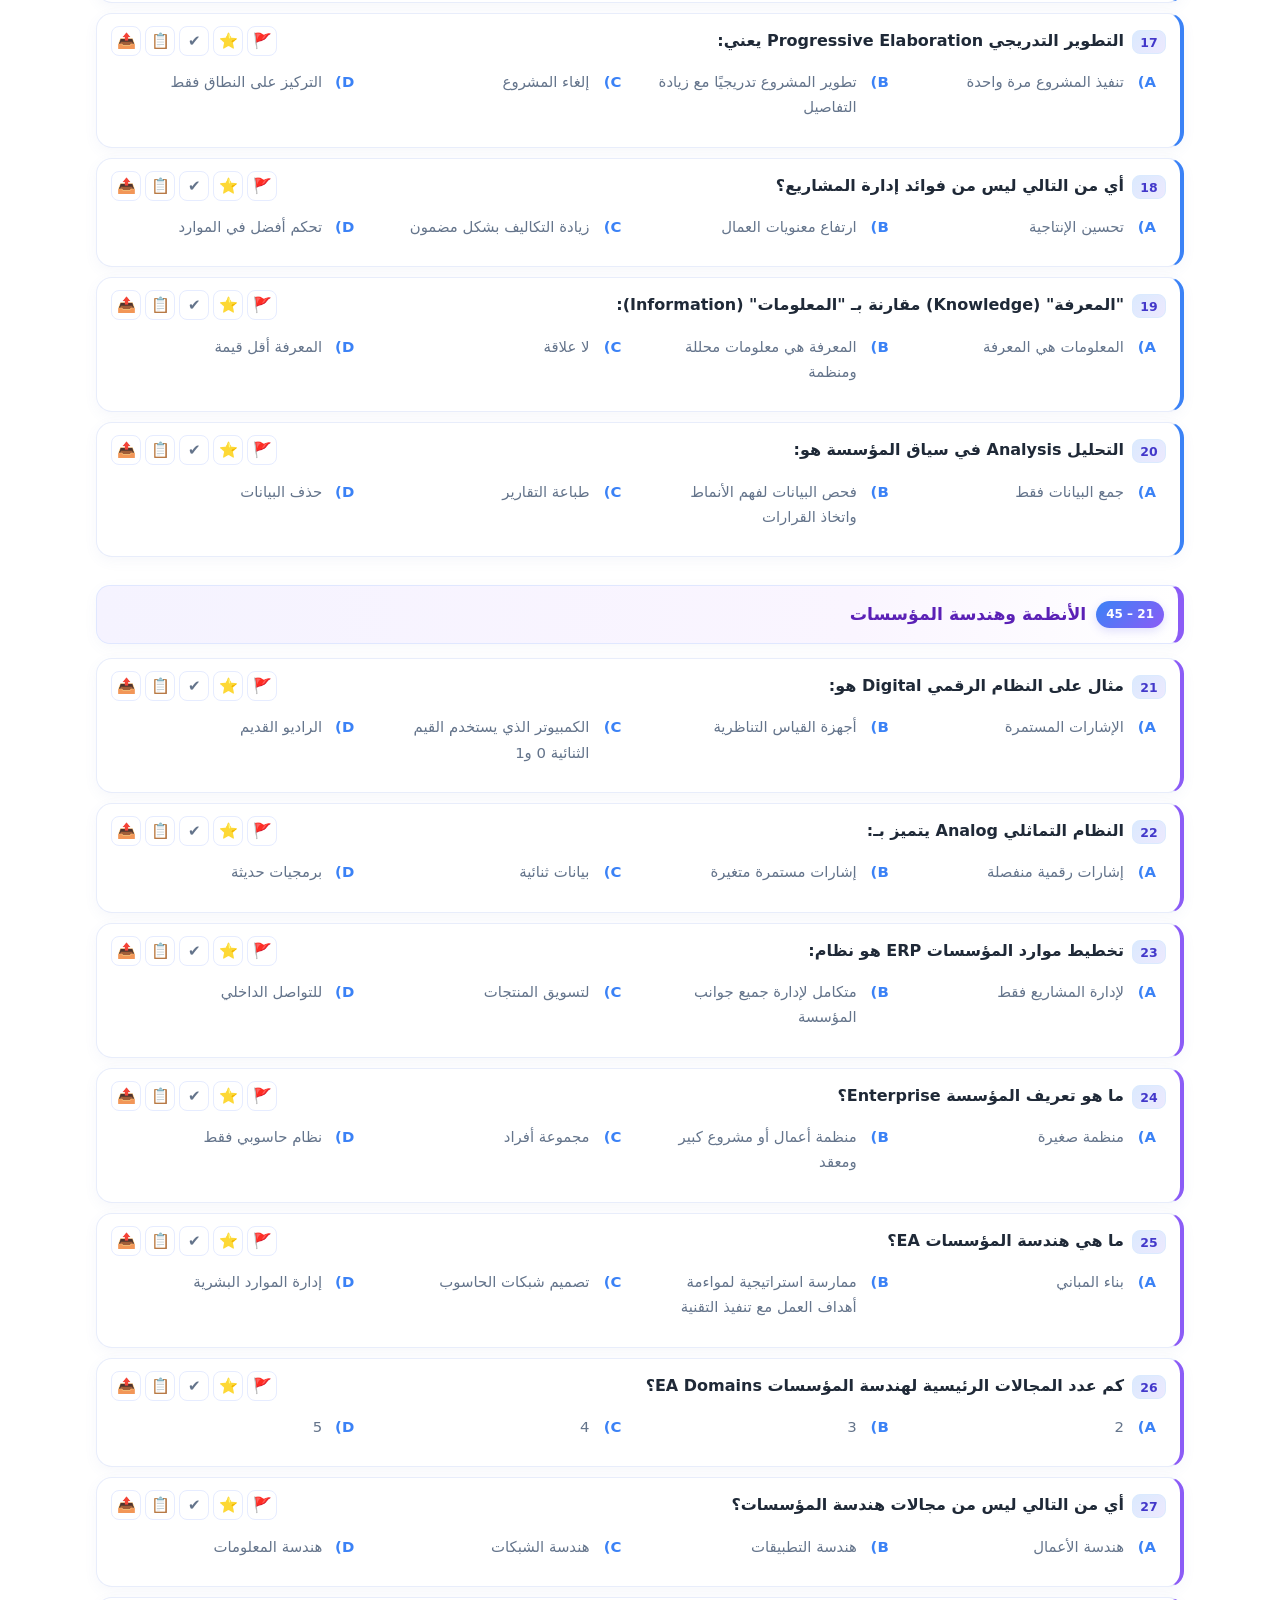
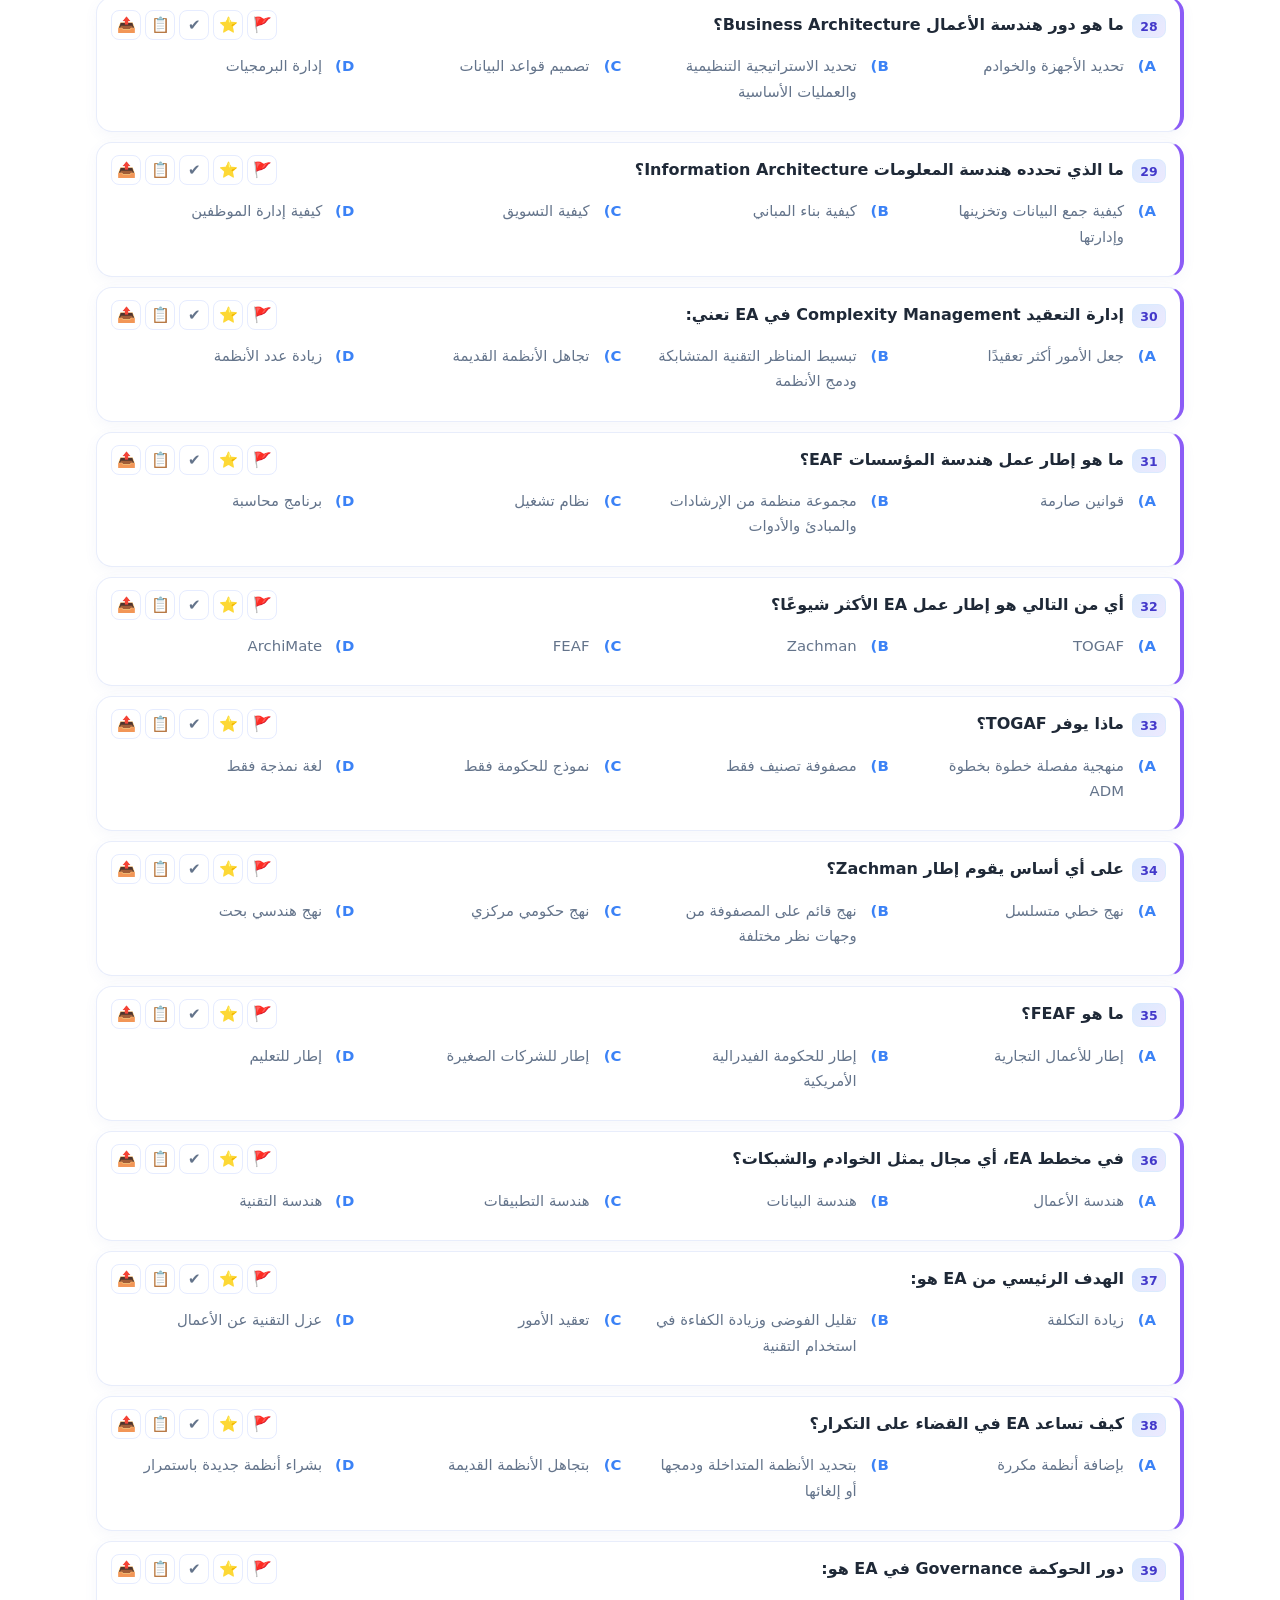
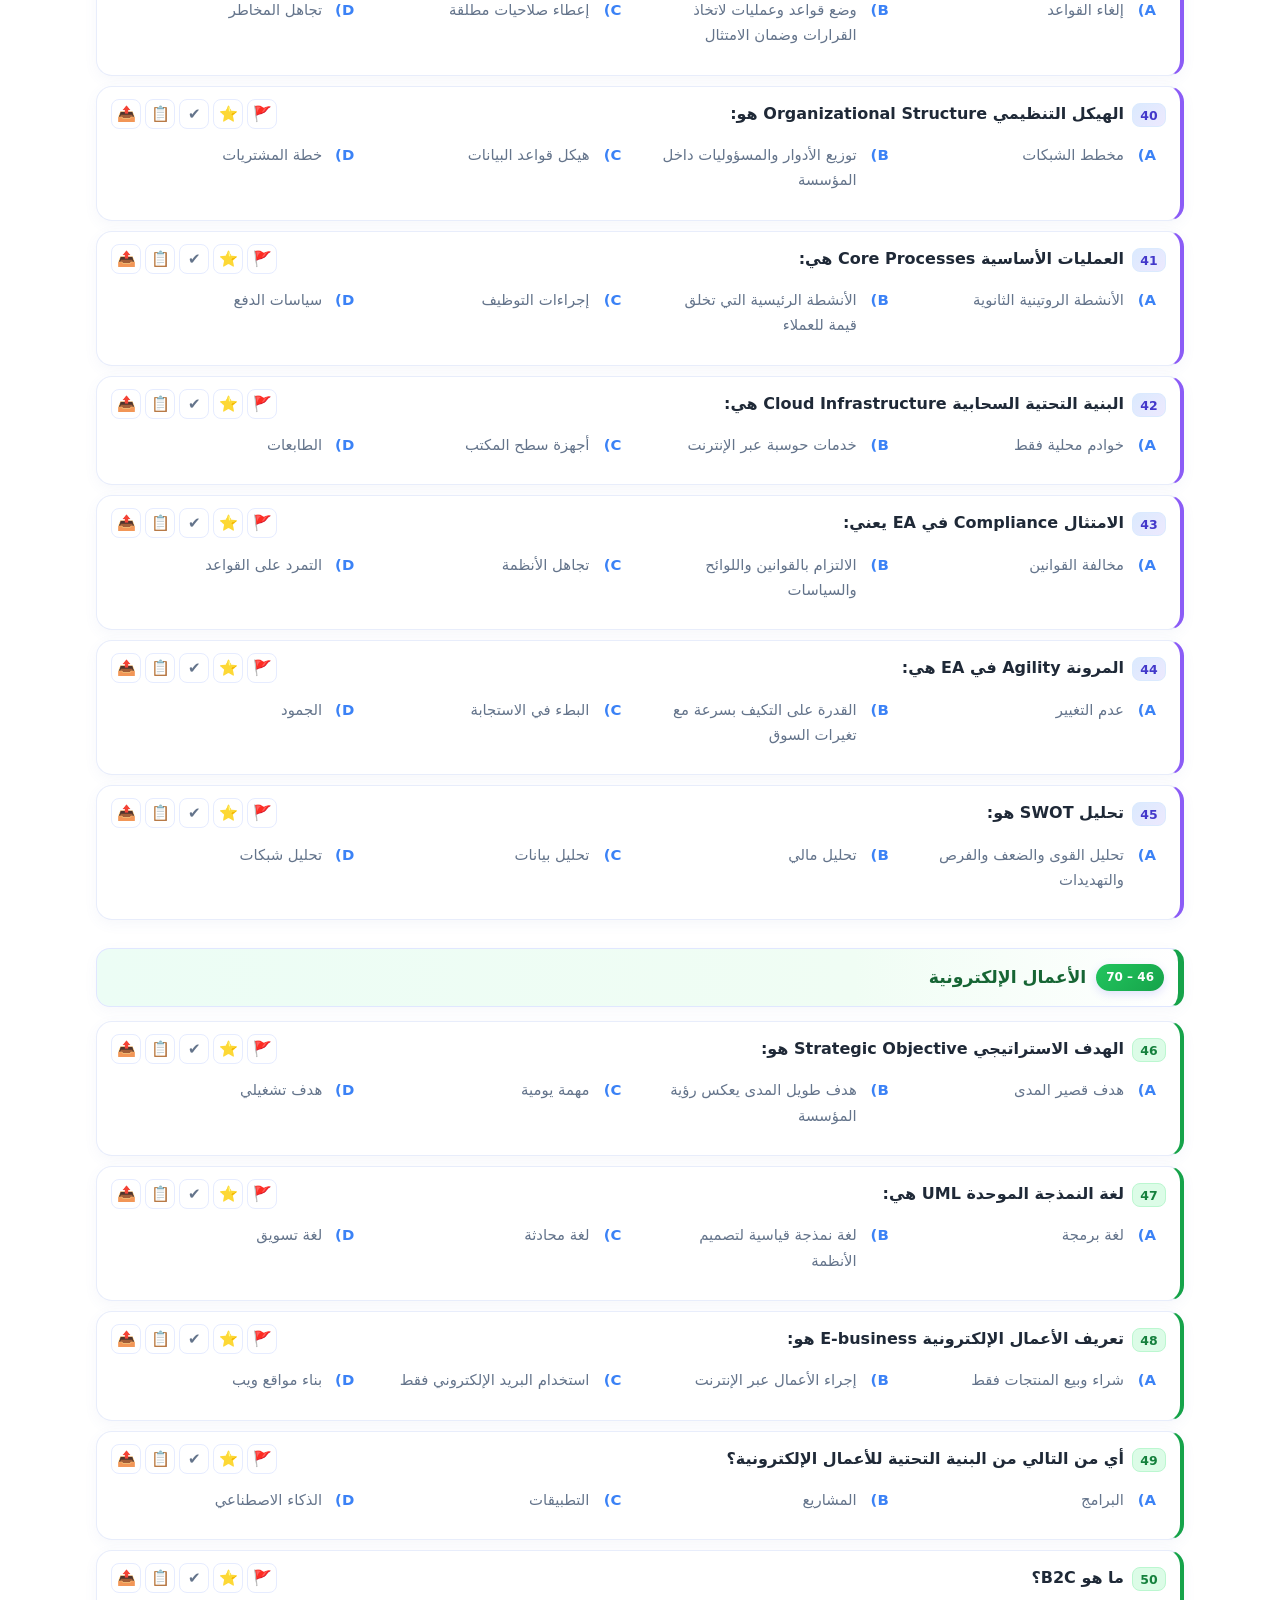
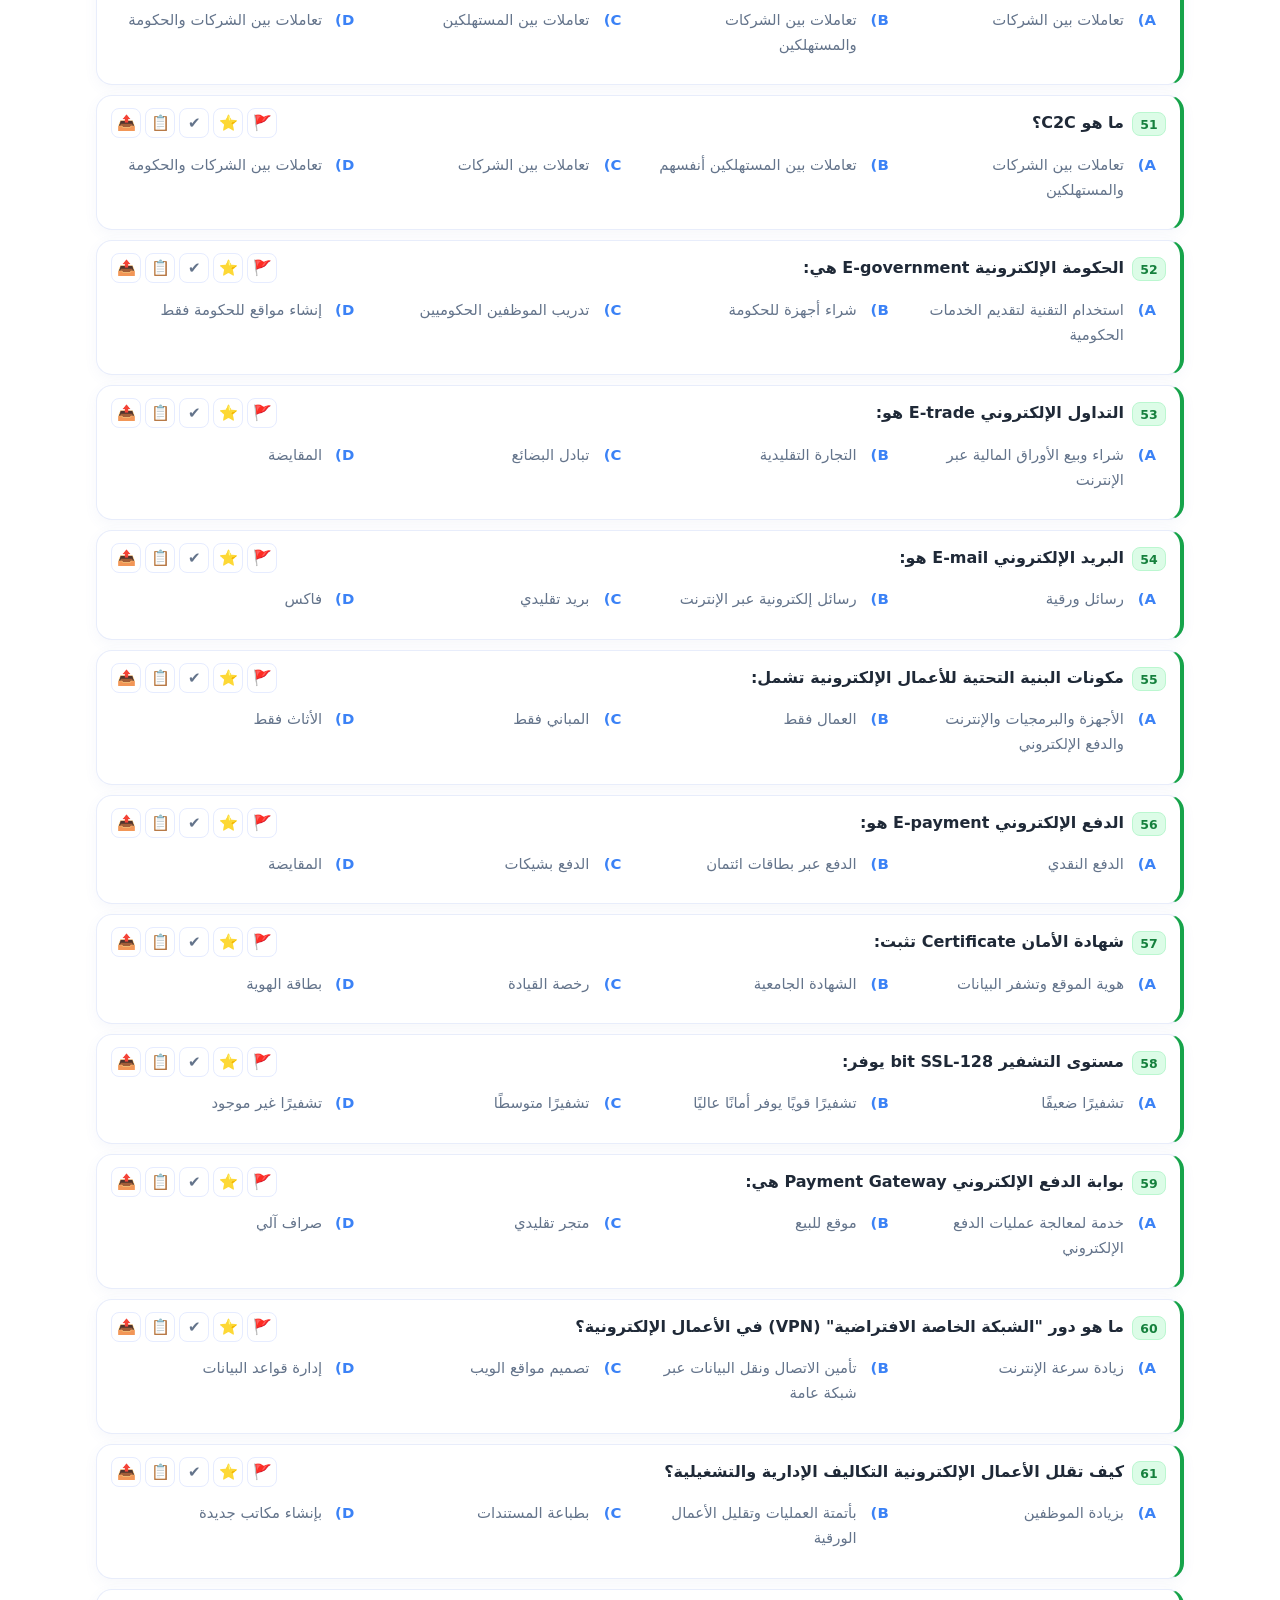
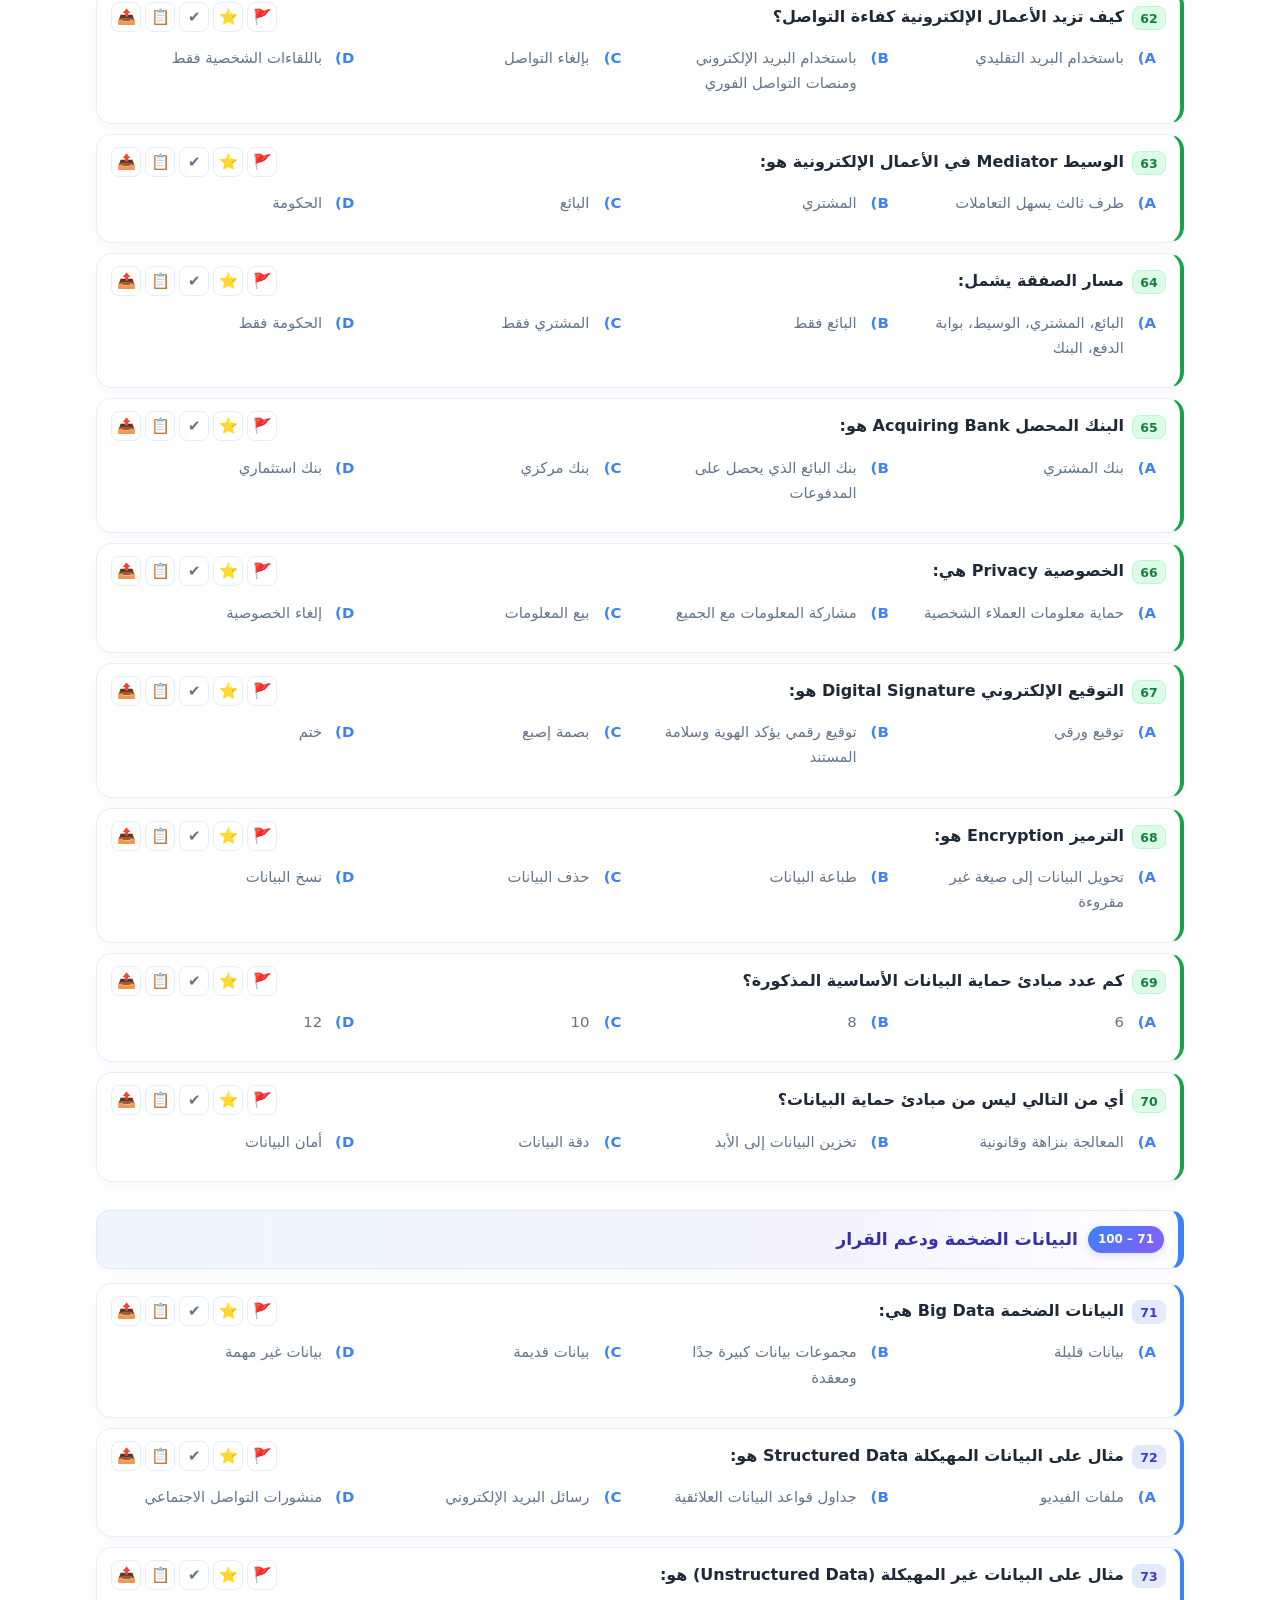
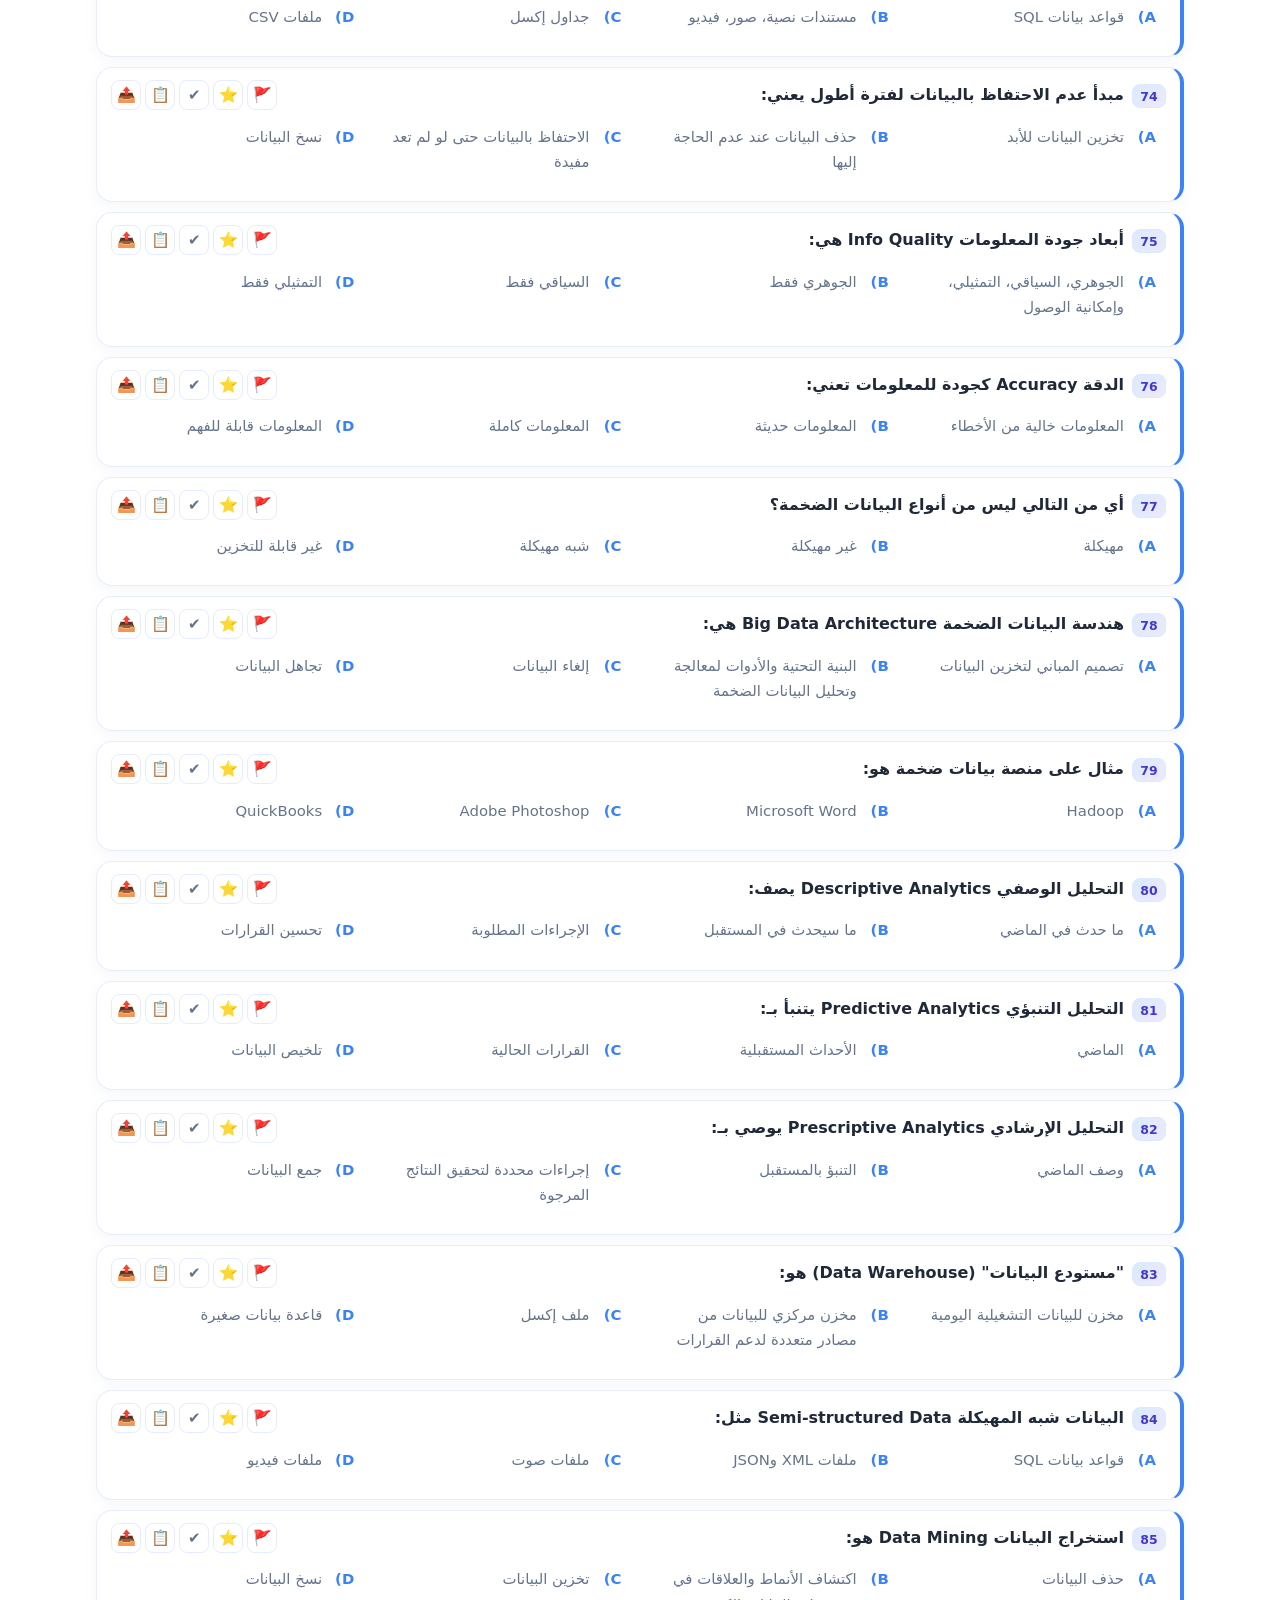
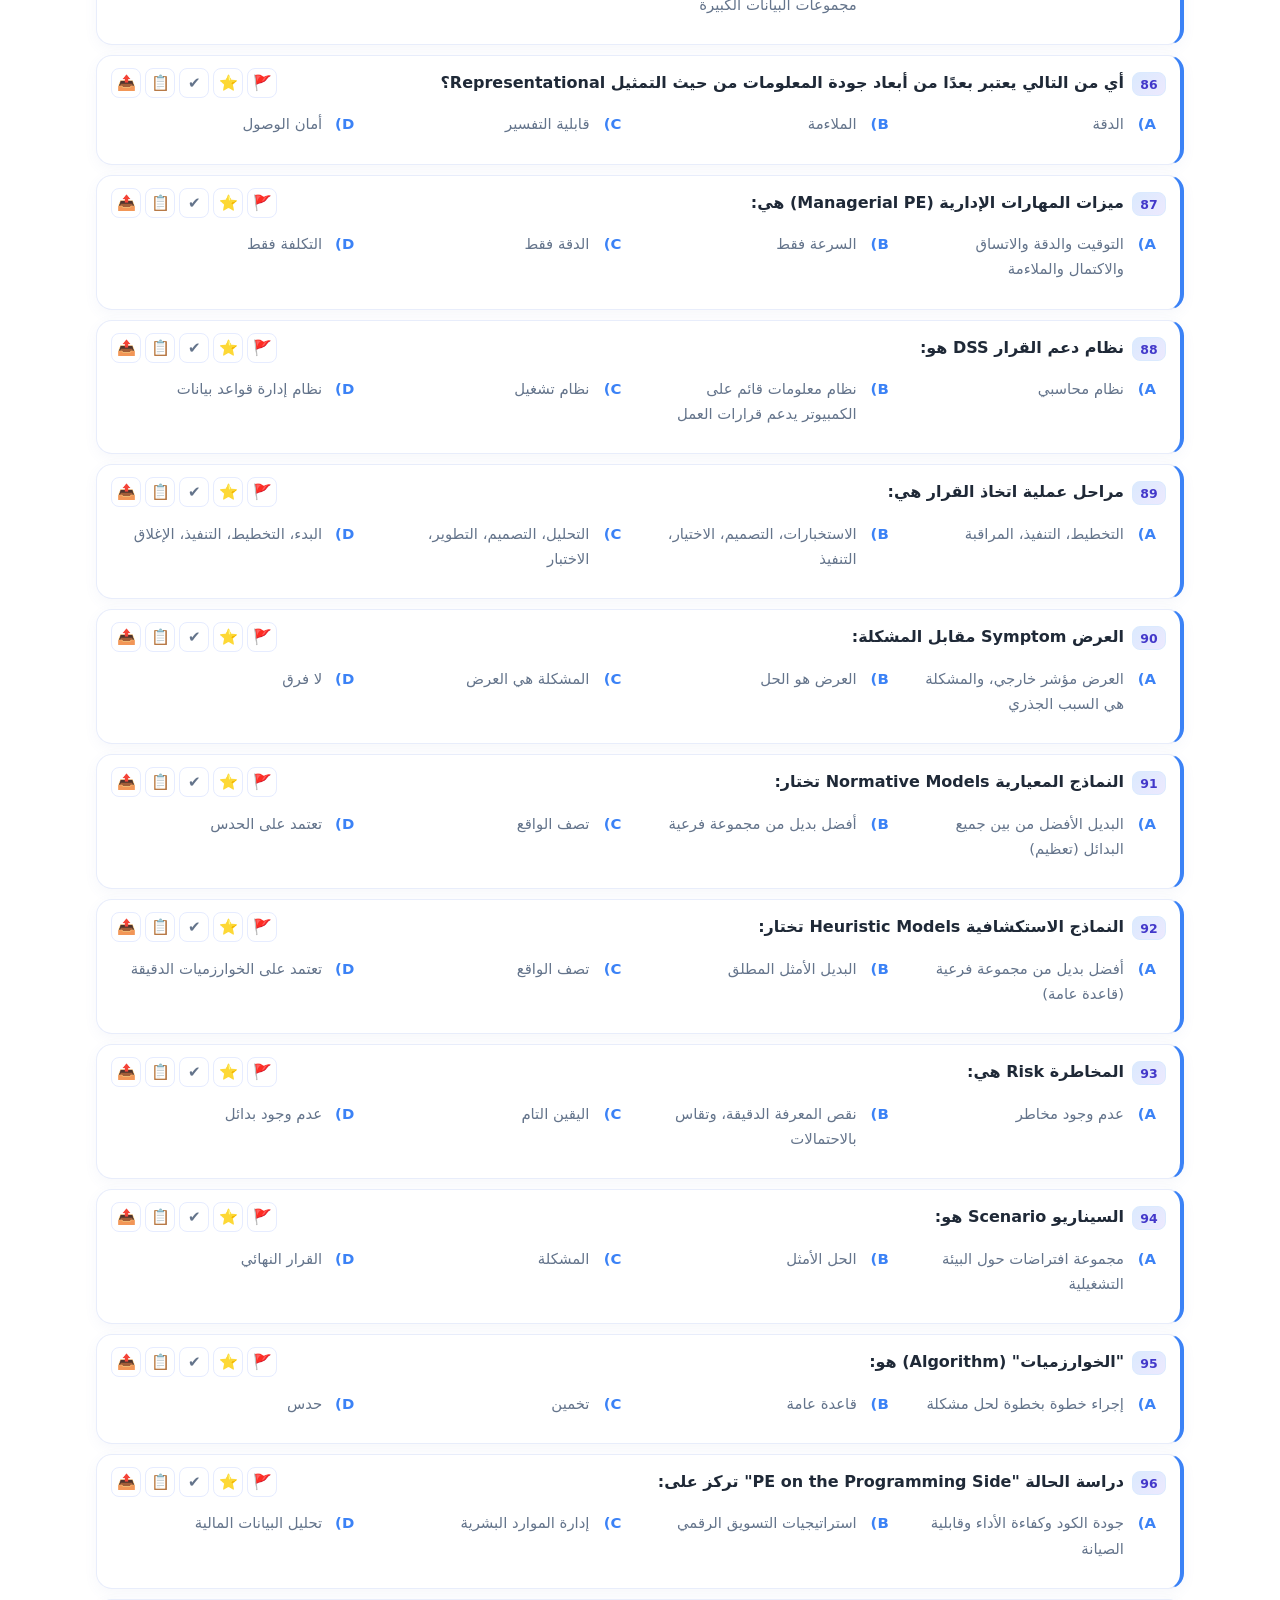
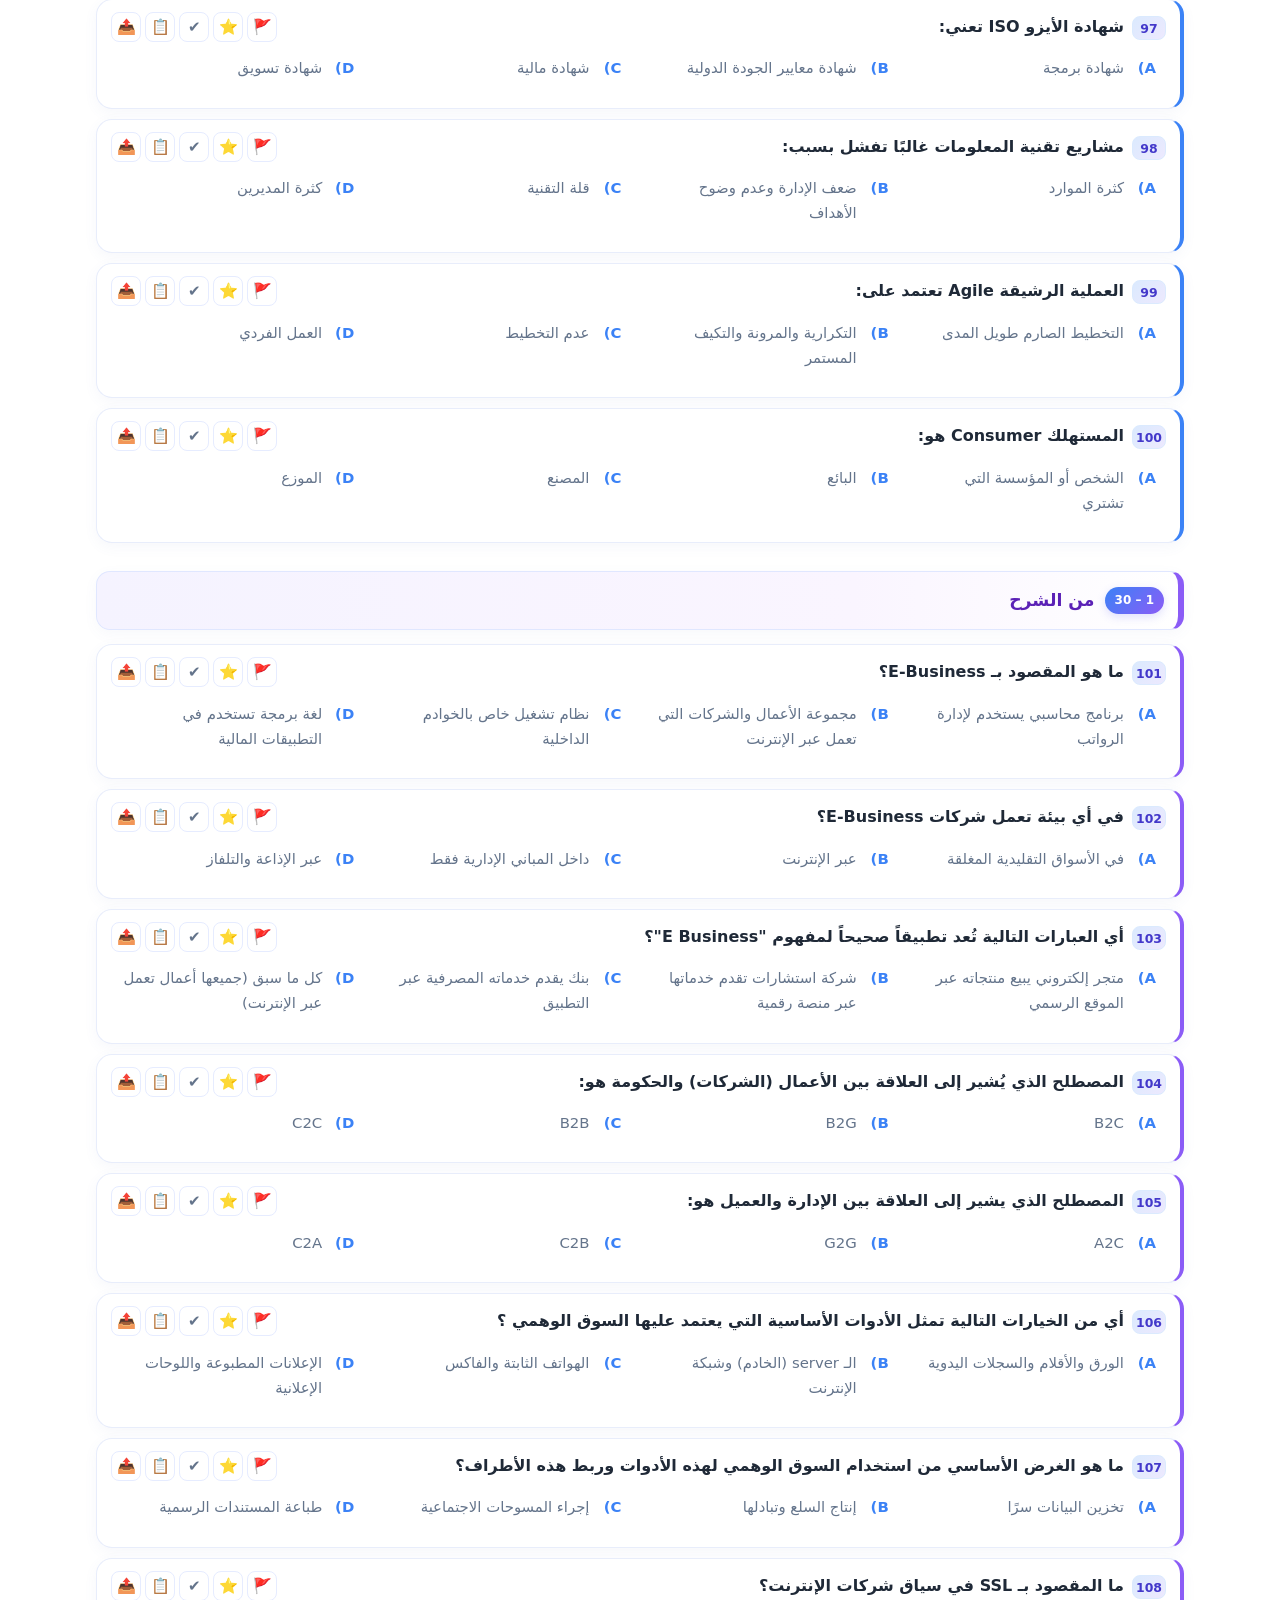
==== commit d79ef927: "Implement Quiz and Analytics V2" ====
--- a/materials/enterprise-architecture.html
+++ b/materials/enterprise-architecture.html
@@ -13,7 +13,7 @@
 <body>
 <div class="sticky-bar" id="stickyBar"><div class="sb-text" id="sbText">القسم: —</div><div class="sb-progress"><div id="sbFill"></div></div><div class="sb-text" id="sbPct">0%</div></div>
 <header>
-  <h1>Enterprise Architecture</h1><p>بنك 275 سؤال — دراسة / اختبار / بطاقات</p>
+  <h1>Enterprise Architecture</h1><p>بنك 275 سؤال — دراسة / تدريب / امتحان / بطاقات</p>
   <div class="topbar">
     <button data-action="mode-study" class="active">📖 دراسة</button>
     <button data-action="mode-quiz">📝 اختبار</button>
@@ -49,5 +49,5 @@
 <div class="streak-popup" id="streakPopup">🔥</div><div class="toast" id="toast"></div>
 <footer class="signature" aria-label="Author credit"><a class="signature-card" href="https://wa.me/967771179020" target="_blank" rel="noopener noreferrer" title="Contact Eng. Khalid Al-sofi on WhatsApp"><span class="signature-kicker">DESIGNED &amp; ENGINEERED BY</span><strong>Eng. Khalid Al-sofi</strong><span class="signature-contact">WHATSAPP • +967 771 179 020</span></a></footer>
 <div class="scroll-btns"><button id="stopQuizFloatBtn" title="إيقاف الاختبار" style="display:none">⏹</button><button id="toTop" title="للأعلى">▲</button><button id="toBottom" title="للأسفل">▼</button></div>
-<script src="../data/enterprise-architecture.js"></script><script src="../assets/mcq-engine.js"></script>
+<script src="../data/enterprise-architecture.js"></script><script src="../assets/mcq-engine.js"></script><script src="../assets/study-v2.js"></script>
 </body></html>
--- a/assets/styles.css
+++ b/assets/styles.css
@@ -841,3 +841,70 @@
 #stopQuizFloatBtn { background:var(--err,#dc2626); color:#fff; font-weight:900; }
 #resumeQuizModal .modal-card p { line-height:1.9; }
 #sorted-results > .sec-title { position:sticky; top:58px; z-index:3; }
+
+
+/* =========================================================
+   Study V2 — Practice / Exam / Analytics / Navigator
+   ========================================================= */
+.exam-mode .q.quiz-mode.answered ol.o li.correct,
+.exam-mode .q.quiz-mode.answered ol.o li.wrong{
+  background:var(--card)!important;color:var(--ink)!important;font-weight:inherit!important;
+}
+.exam-mode .q.quiz-mode.answered ol.o li.correct .check,
+.exam-mode .q.quiz-mode.answered ol.o li.wrong .check{display:none!important}
+.exam-mode .q.quiz-mode.answered ol.o li.exam-choice{
+  outline:2px solid var(--brand);background:color-mix(in srgb,var(--brand) 12%,var(--card))!important;
+}
+.exam-mode .q.quiz-mode .show-answer-btn{display:none!important}
+.exam-mode .q.quiz-mode:not(.answered) .grade-btns{display:flex!important}
+.exam-mode .q.quiz-mode .answer-box{display:none!important}
+
+.quiz-setup-card{max-width:720px}
+.quiz-setup-grid{display:grid;grid-template-columns:repeat(2,minmax(0,1fr));gap:12px}
+.quiz-setup-grid label{display:flex;flex-direction:column;gap:6px;font-weight:700}
+.quiz-setup-grid select{width:100%;padding:11px;border:1px solid var(--line);border-radius:10px;background:var(--card);color:var(--ink);font-family:inherit}
+.quiz-setup-note{margin:12px 0 0;padding:10px 12px;border-radius:10px;background:var(--soft);color:var(--muted);line-height:1.7}
+
+.result-metrics{display:grid;grid-template-columns:repeat(3,minmax(0,1fr));gap:8px;margin:14px 0}
+.result-metric{background:var(--soft);border:1px solid var(--line);border-radius:12px;padding:10px;text-align:center}
+.result-metric span{display:block;color:var(--muted);font-size:.82rem;margin-bottom:4px}
+.result-metric b{font-size:1rem;color:var(--ink)}
+
+.btn-review.on{background:#f59e0b!important;color:#111!important}
+
+.quiz-navigator{position:fixed;z-index:9995;left:14px;bottom:18px;width:min(360px,calc(100vw - 28px));max-height:70vh;overflow:auto;background:var(--card);border:1px solid var(--line);box-shadow:0 18px 50px rgba(0,0,0,.22);border-radius:16px;padding:12px;display:none}
+.quiz-navigator.show{display:block}
+.quiz-nav-head{display:flex;align-items:center;justify-content:space-between;gap:10px;margin-bottom:8px}
+.quiz-nav-head button{border:0;background:var(--soft);color:var(--ink);border-radius:8px;padding:6px 9px;cursor:pointer}
+.quiz-nav-legend{display:flex;gap:10px;flex-wrap:wrap;color:var(--muted);font-size:.8rem;margin-bottom:10px}
+.quiz-nav-grid{display:grid;grid-template-columns:repeat(6,minmax(0,1fr));gap:6px}
+.quiz-nav-grid button{border:1px solid var(--line);background:var(--soft);color:var(--ink);border-radius:8px;padding:8px 4px;cursor:pointer;font-family:inherit;font-size:.78rem}
+.quiz-nav-grid button.answered{border-color:var(--brand);background:color-mix(in srgb,var(--brand) 13%,var(--card))}
+.quiz-nav-grid button.flagged{box-shadow:inset 0 0 0 2px #f59e0b}
+.quiz-nav-grid button.nav-correct{background:var(--ok-bg);color:var(--ok)}
+.quiz-nav-grid button.nav-wrong{background:var(--err-bg);color:var(--err)}
+
+.stats-page-modal{align-items:flex-start!important;padding:18px 10px;overflow:auto}
+.stats-page-card{width:min(1100px,96vw)!important;max-width:1100px!important;max-height:none!important}
+.stats-page-head{display:flex;align-items:center;justify-content:space-between;gap:10px;position:sticky;top:-1px;background:var(--card);z-index:2;padding-bottom:10px;border-bottom:1px solid var(--line)}
+.stats-page-head button{border:0;background:var(--soft);color:var(--ink);border-radius:9px;padding:8px 11px;cursor:pointer}
+.analytics-section{margin:16px 0}
+.analytics-section h4{margin:0 0 10px;color:var(--brand)}
+.analytics-grid{display:grid;grid-template-columns:repeat(3,minmax(0,1fr));gap:10px}
+.analytics-card{border:1px solid var(--line);background:var(--soft);border-radius:12px;padding:12px;text-align:center}
+.analytics-card span{display:block;color:var(--muted);font-size:.85rem}
+.analytics-card b{display:block;margin-top:5px;font-size:1.15rem}
+.analytics-trend{padding:10px 12px;background:var(--soft);border-radius:10px;color:var(--muted)}
+.table-scroll{overflow:auto}
+.analytics-table{width:100%;border-collapse:collapse;min-width:680px}
+.analytics-table th,.analytics-table td{padding:9px;border-bottom:1px solid var(--line);text-align:right;vertical-align:top}
+.analytics-table th{color:var(--brand);background:var(--soft)}
+.weak-list{display:grid;gap:8px}
+.weak-item{display:flex;flex-direction:column;gap:6px;text-align:right;border:1px solid var(--line);background:var(--card);color:var(--ink);padding:11px;border-radius:10px;cursor:pointer;font-family:inherit}
+.weak-item small{color:var(--muted)}
+.analytics-empty{color:var(--ok);font-weight:700}
+
+@media(max-width:700px){
+  .quiz-setup-grid,.analytics-grid,.result-metrics{grid-template-columns:1fr}
+  .quiz-nav-grid{grid-template-columns:repeat(5,minmax(0,1fr))}
+}
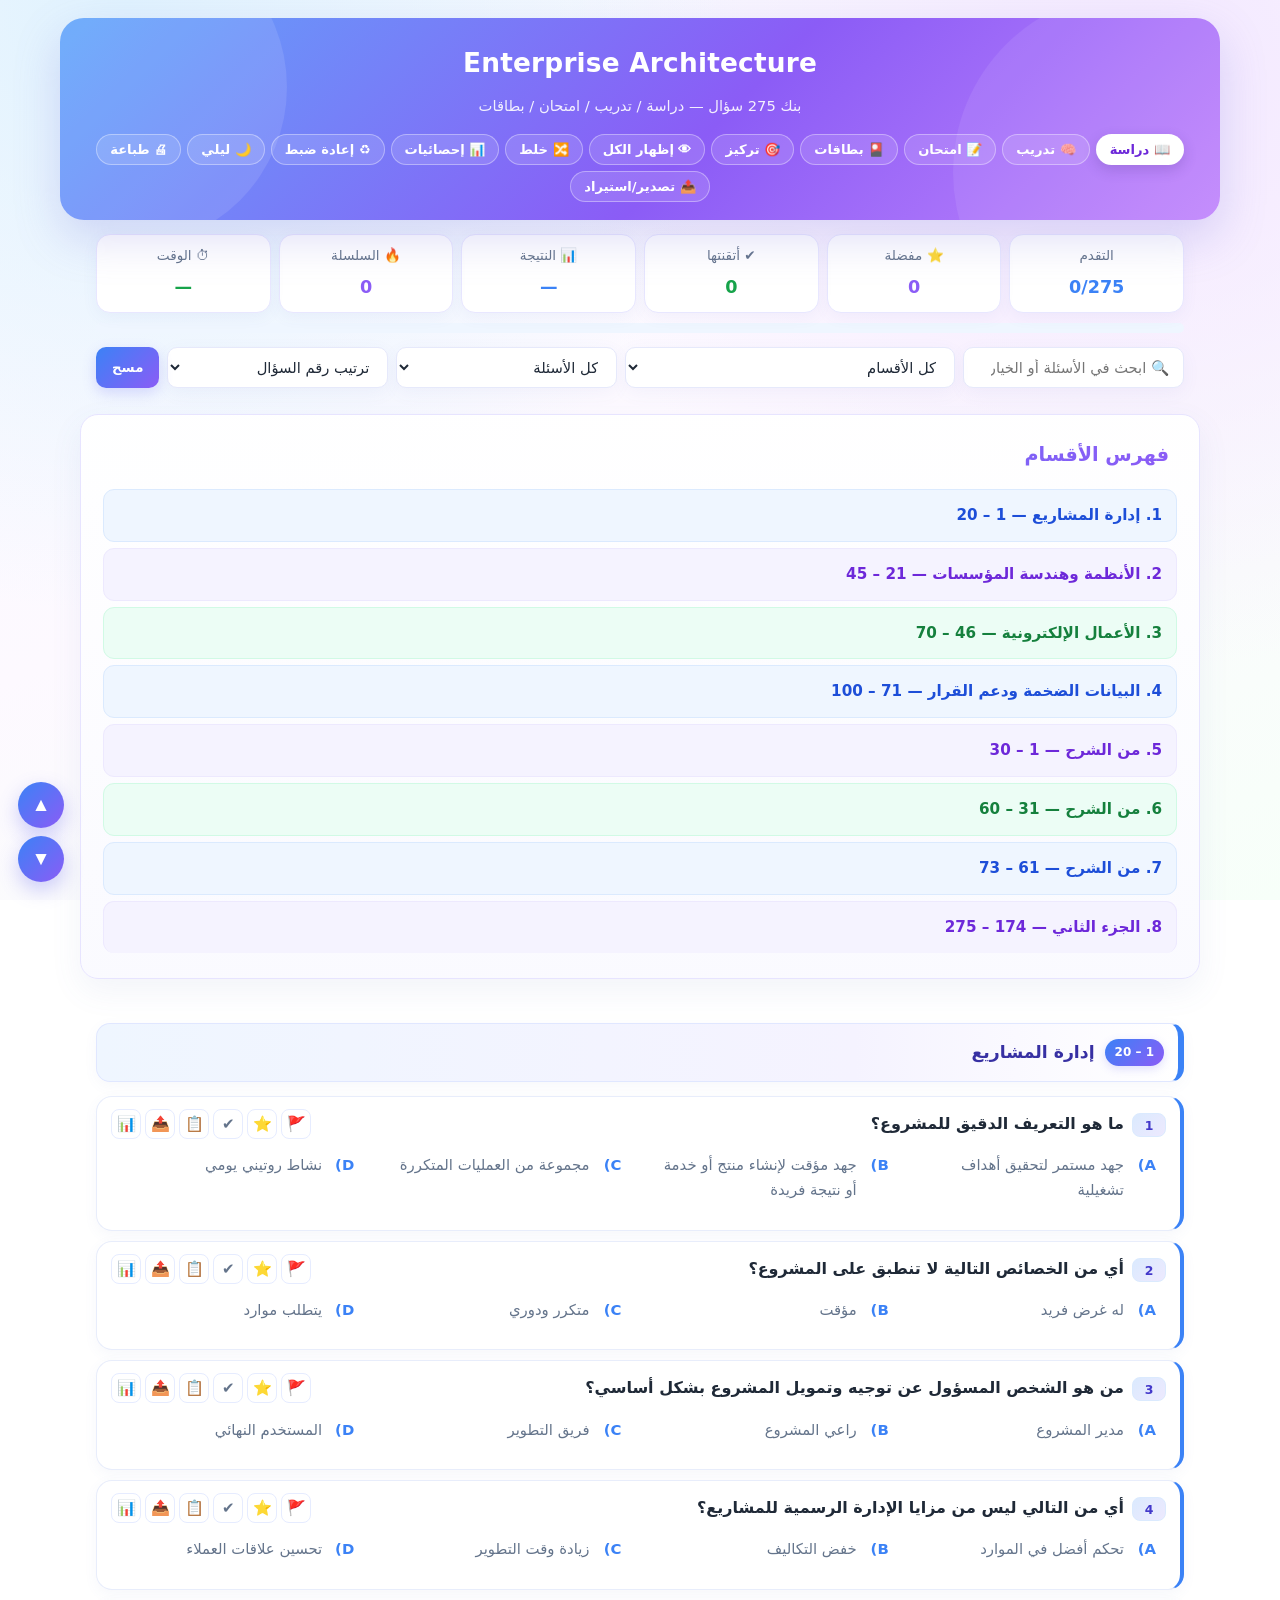
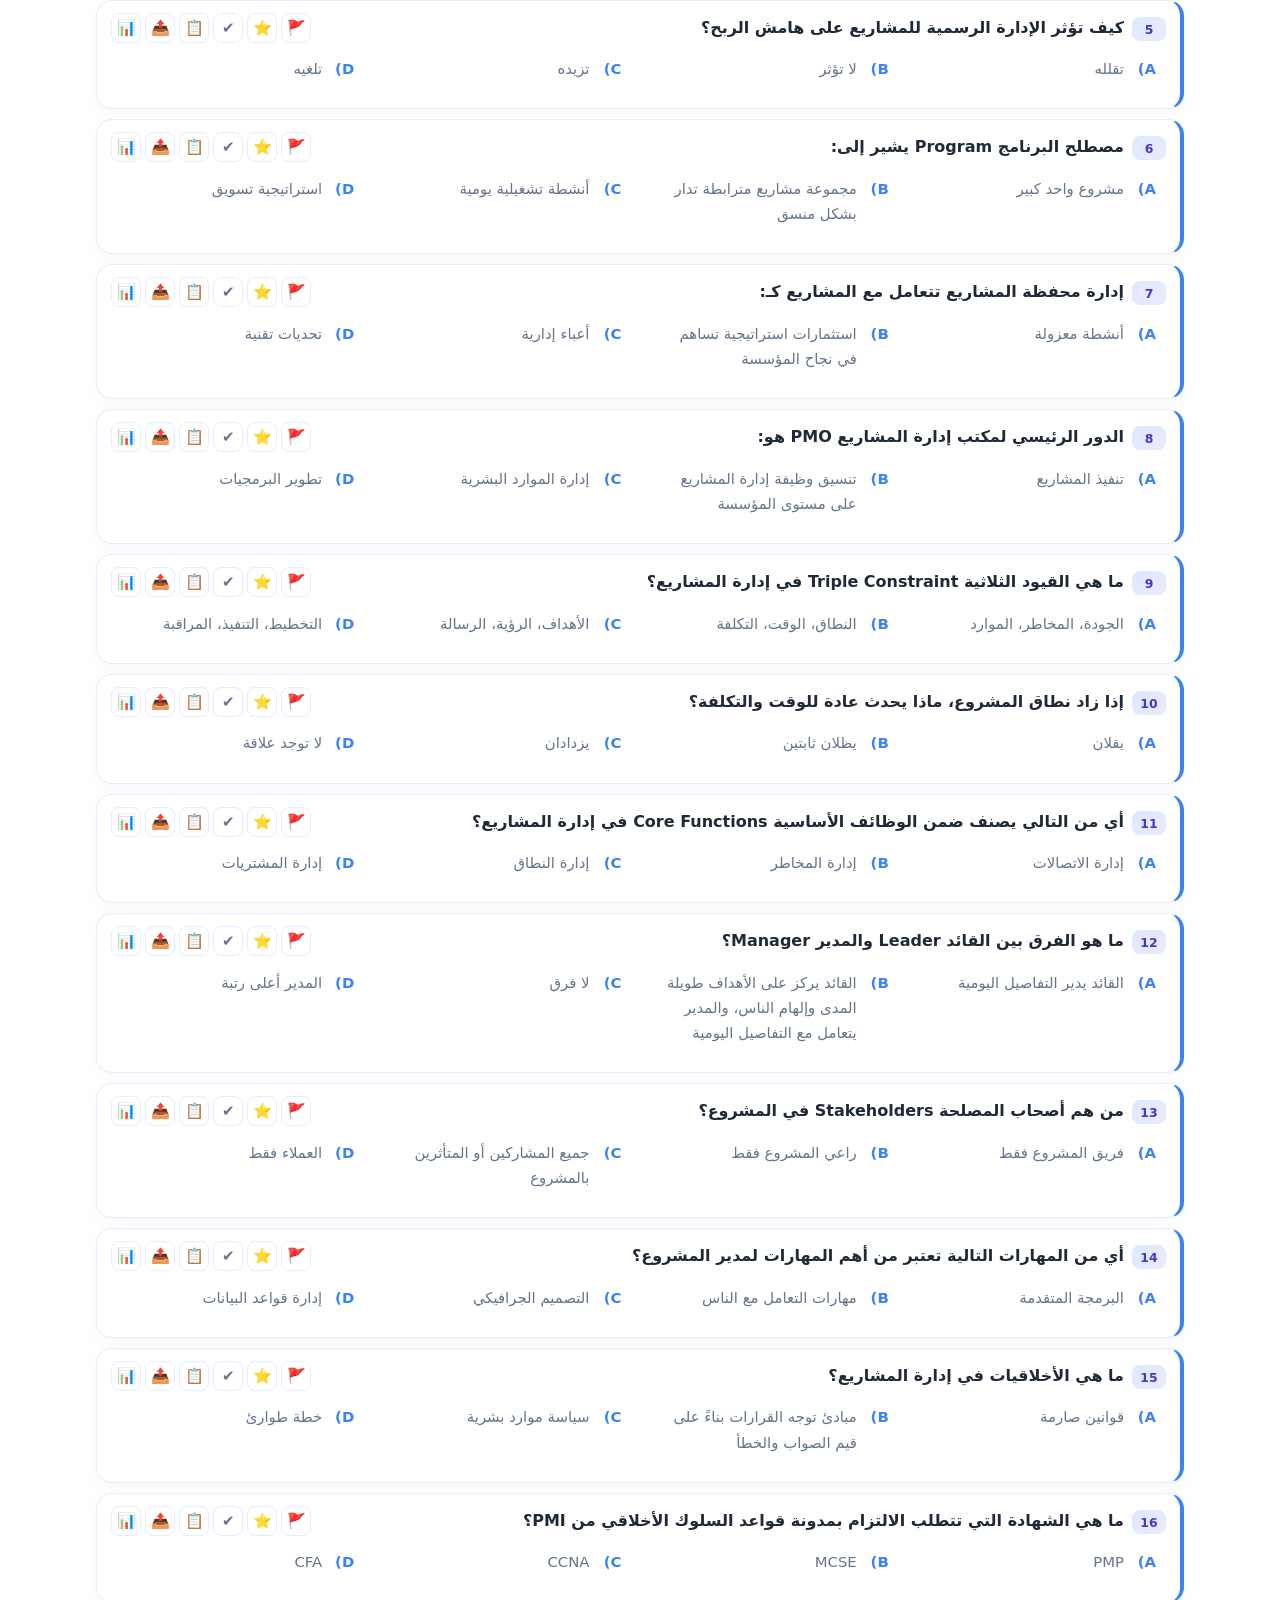
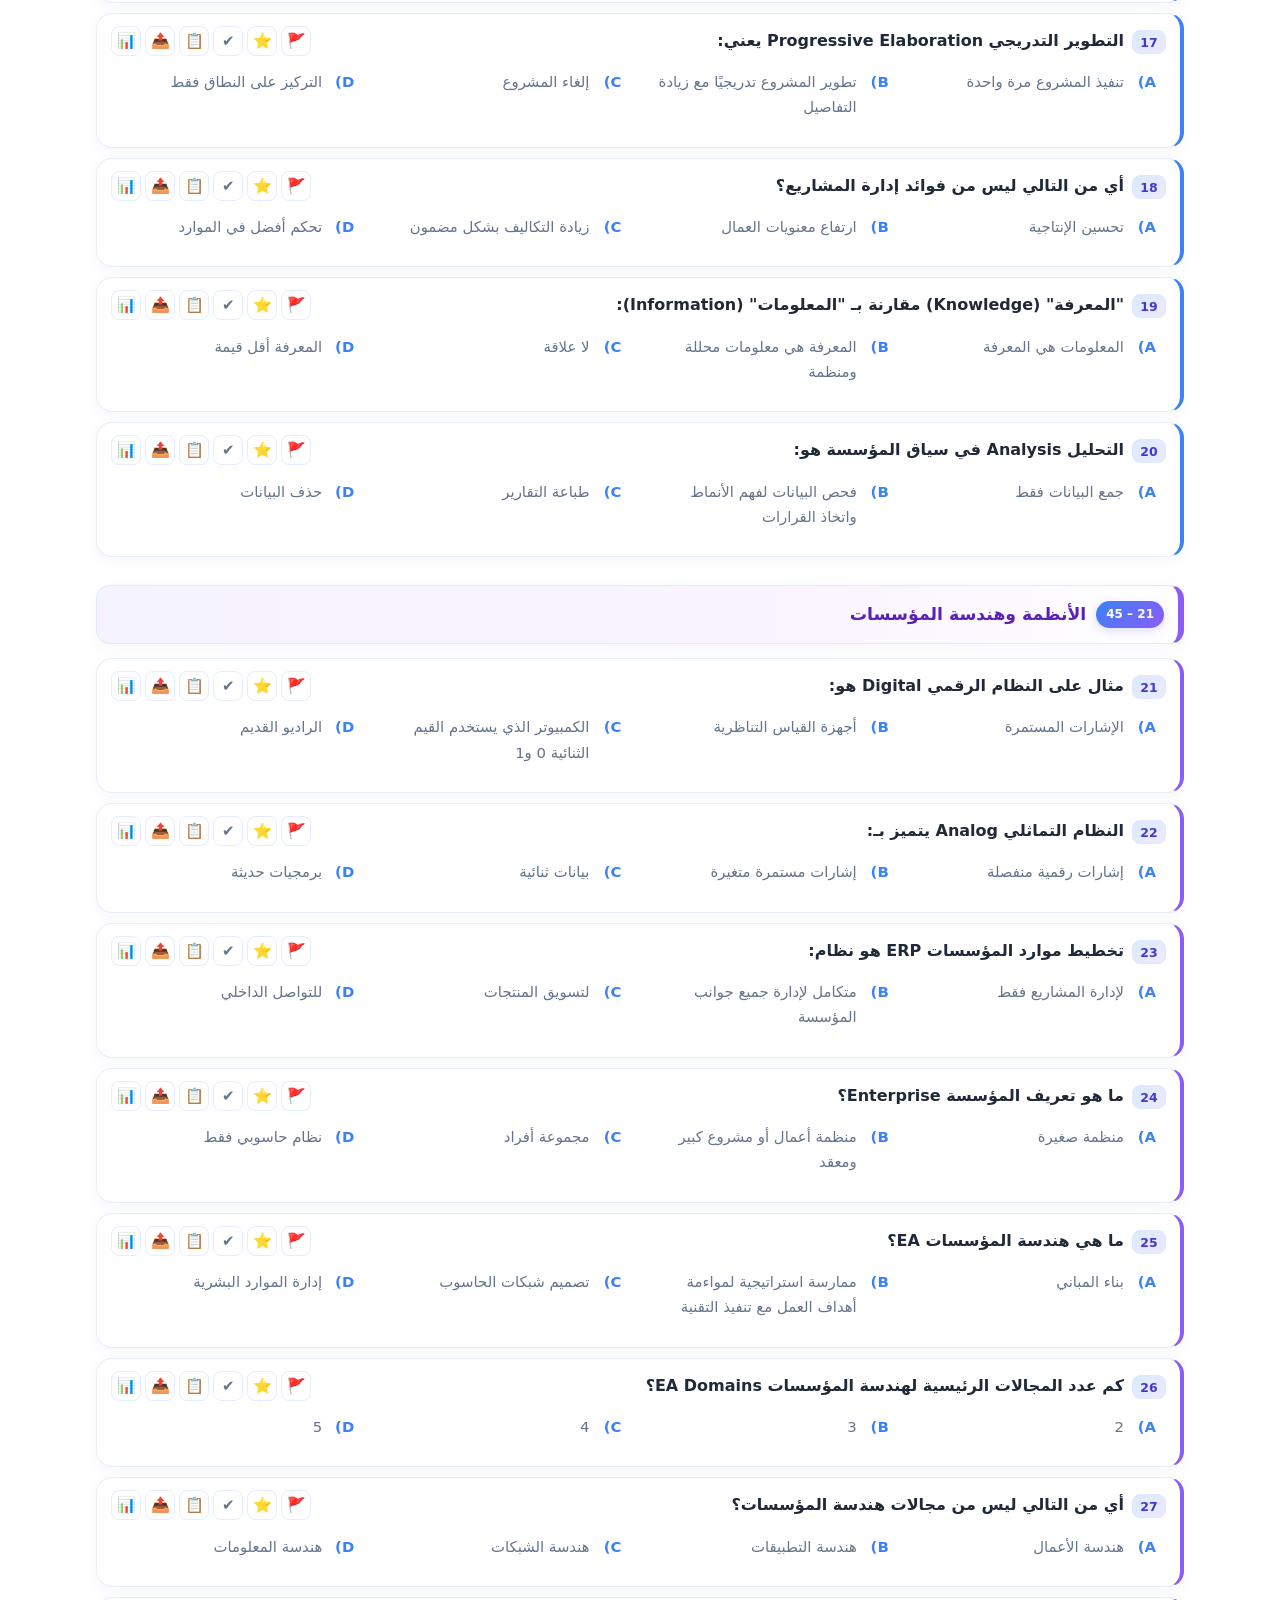
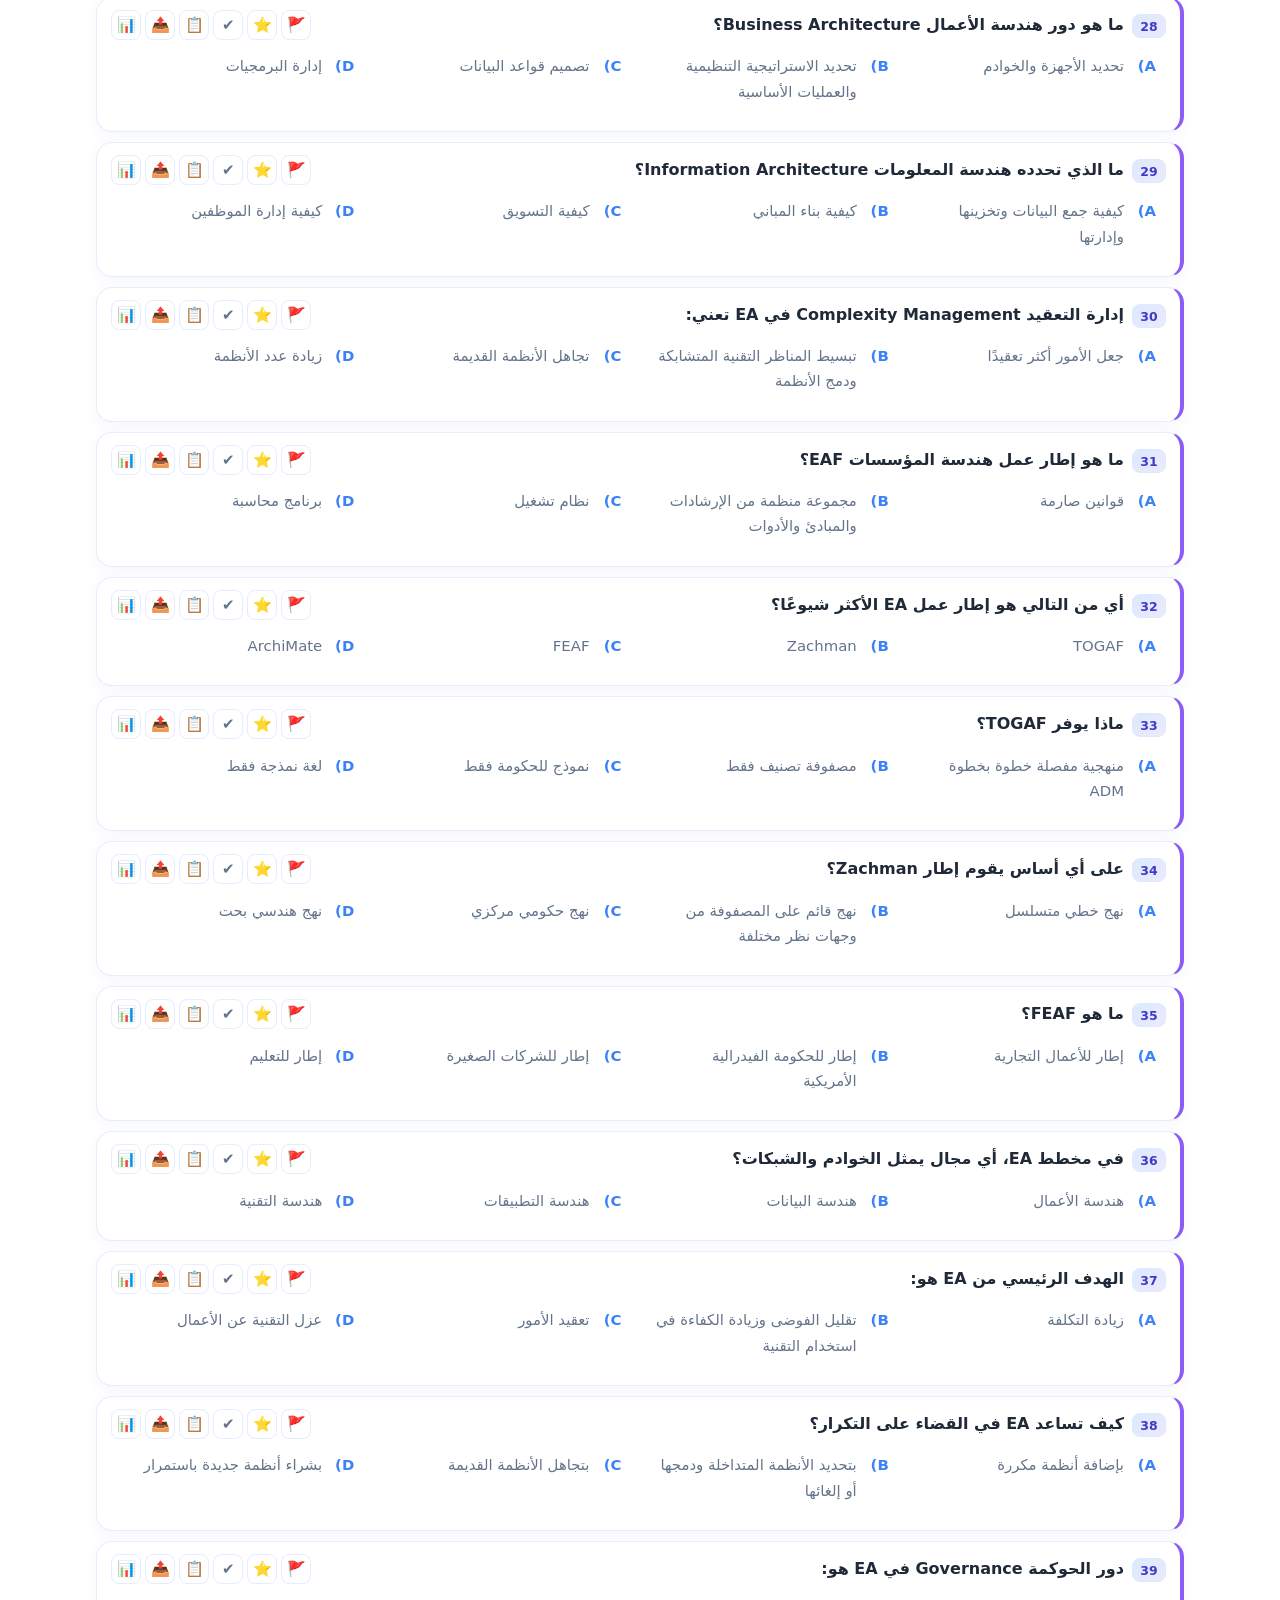
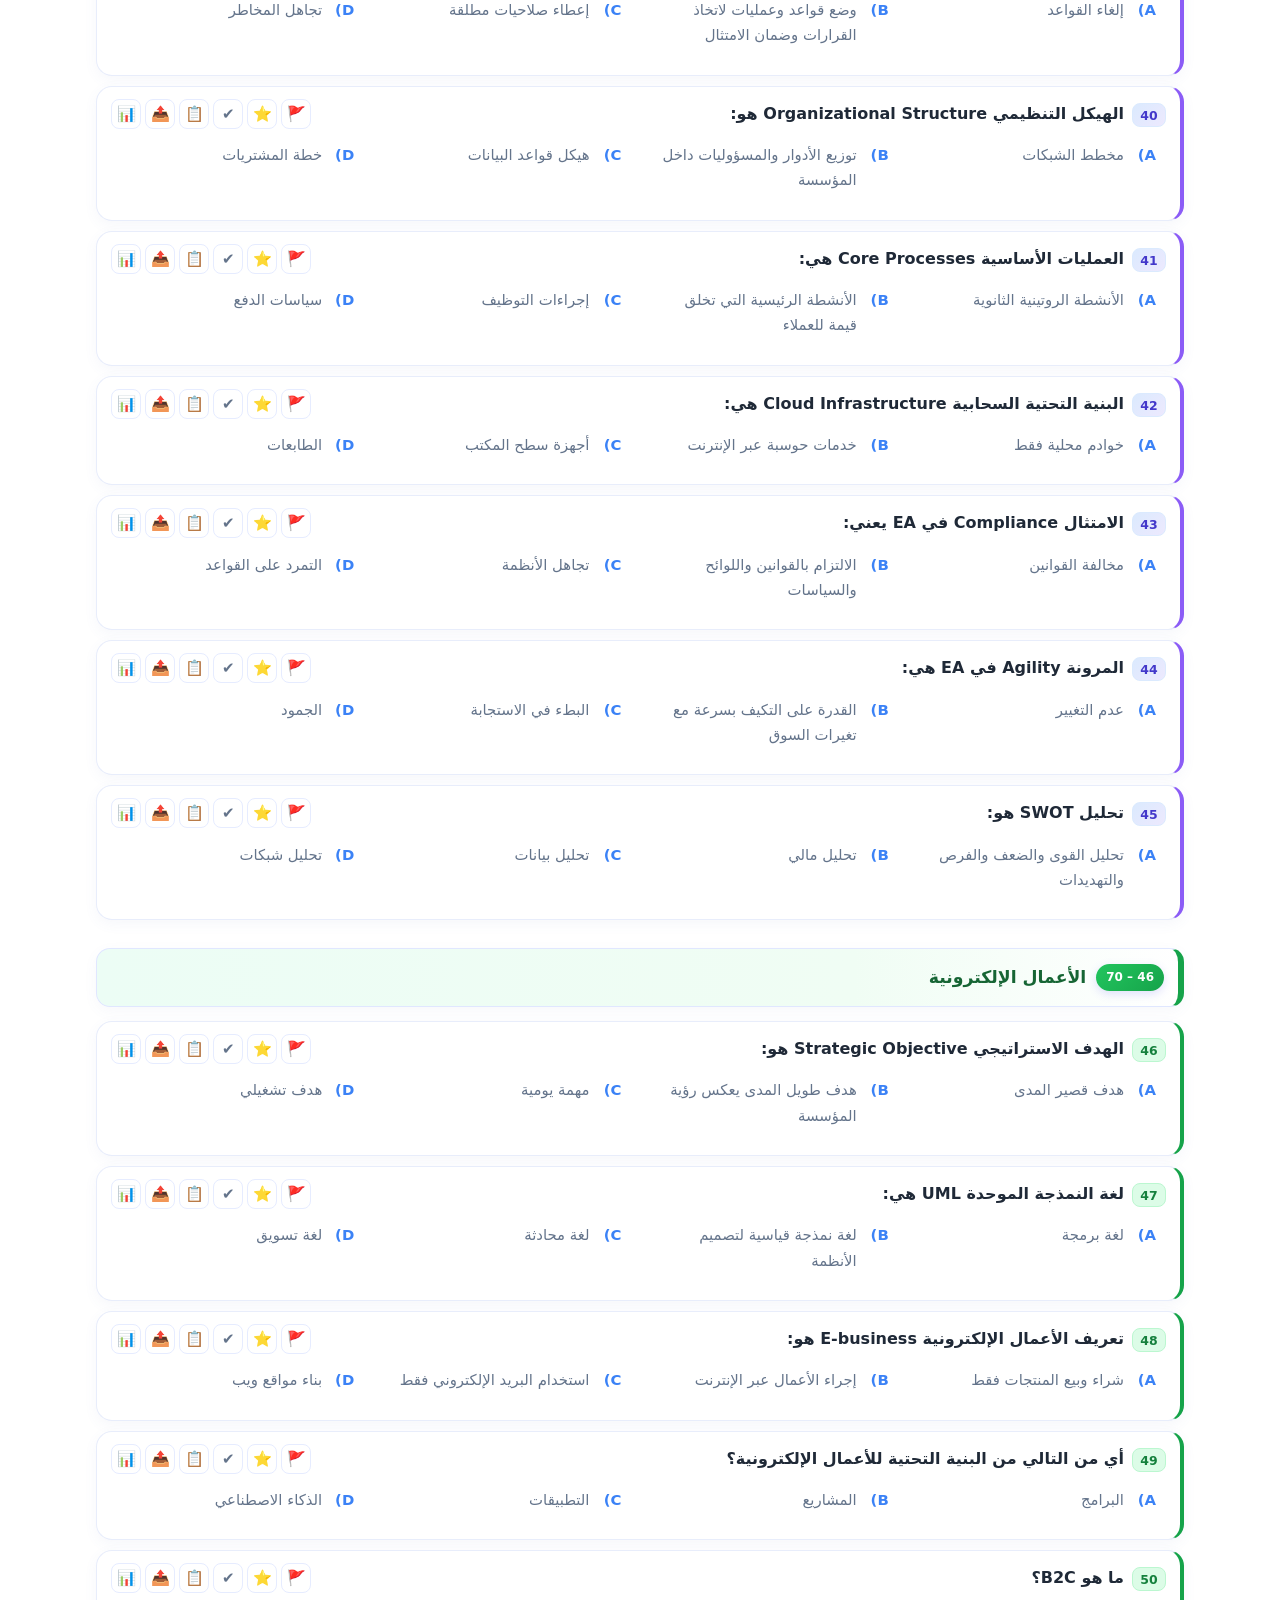
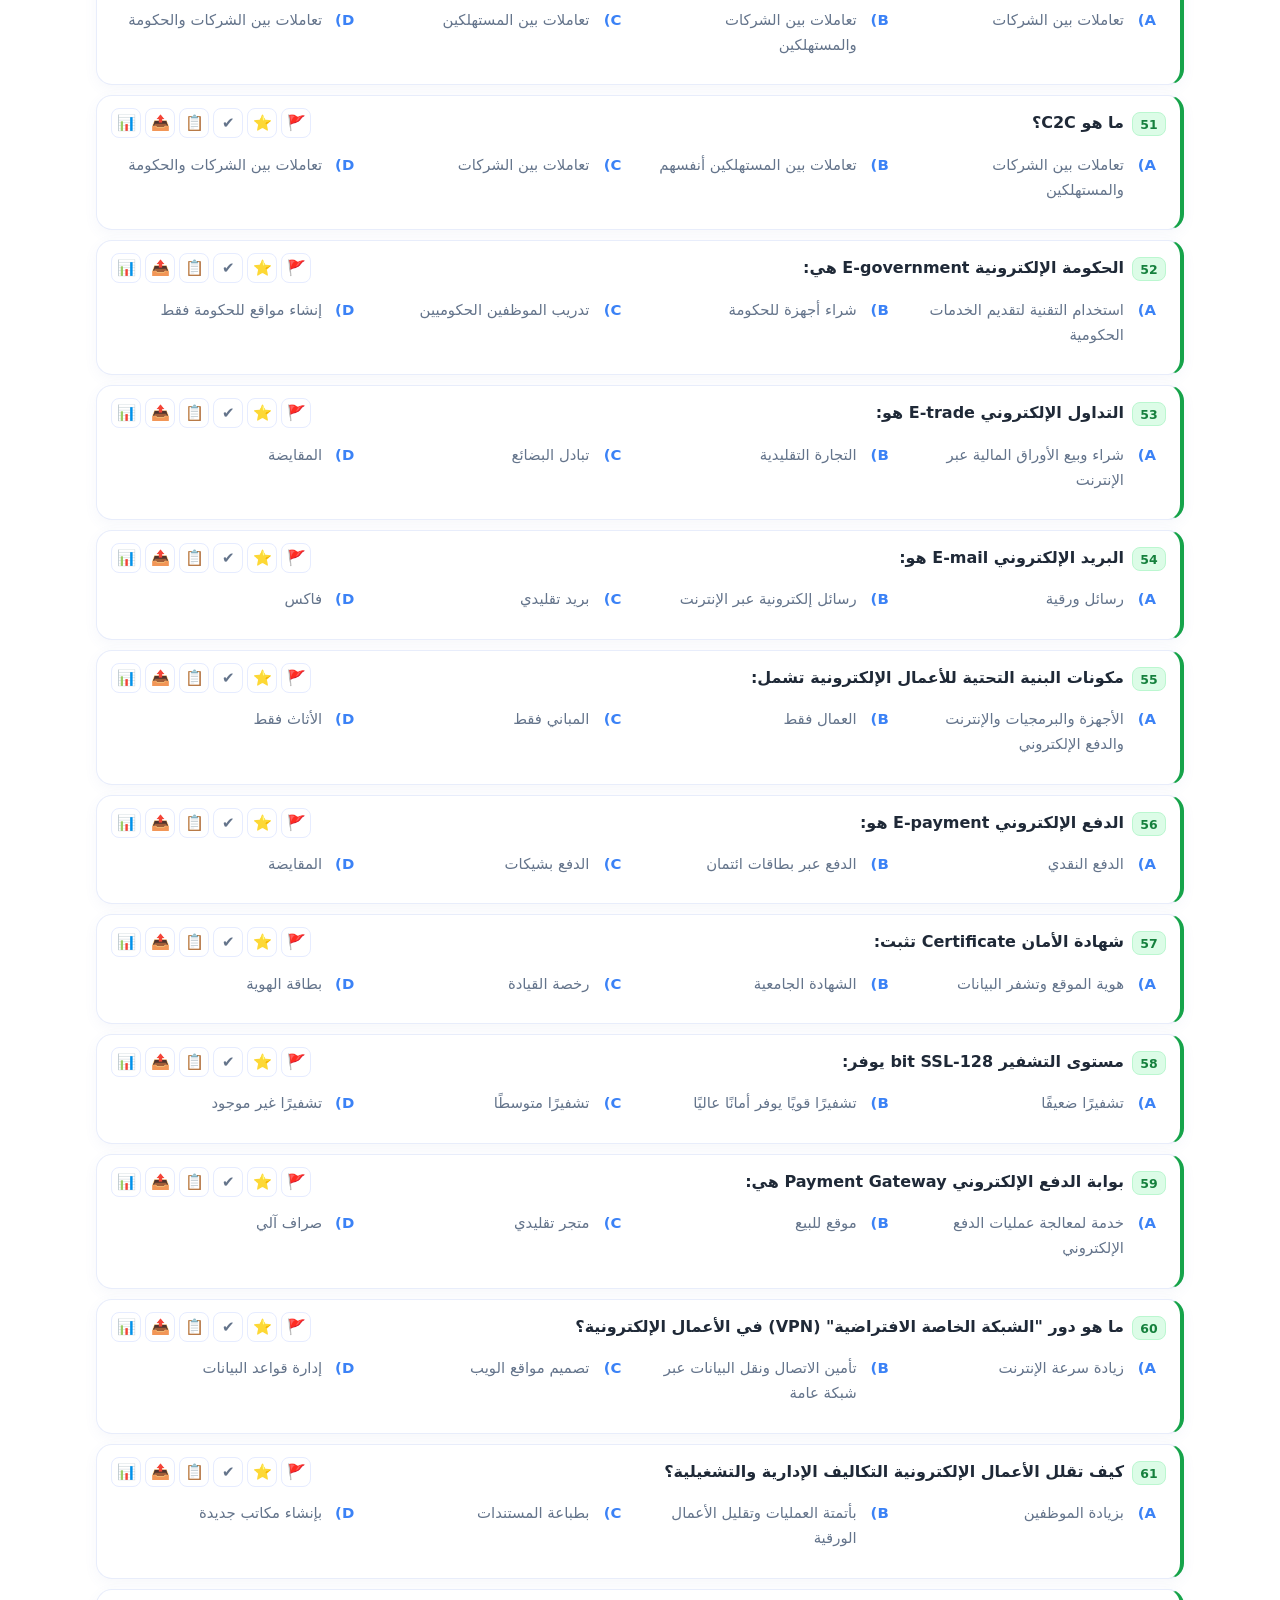
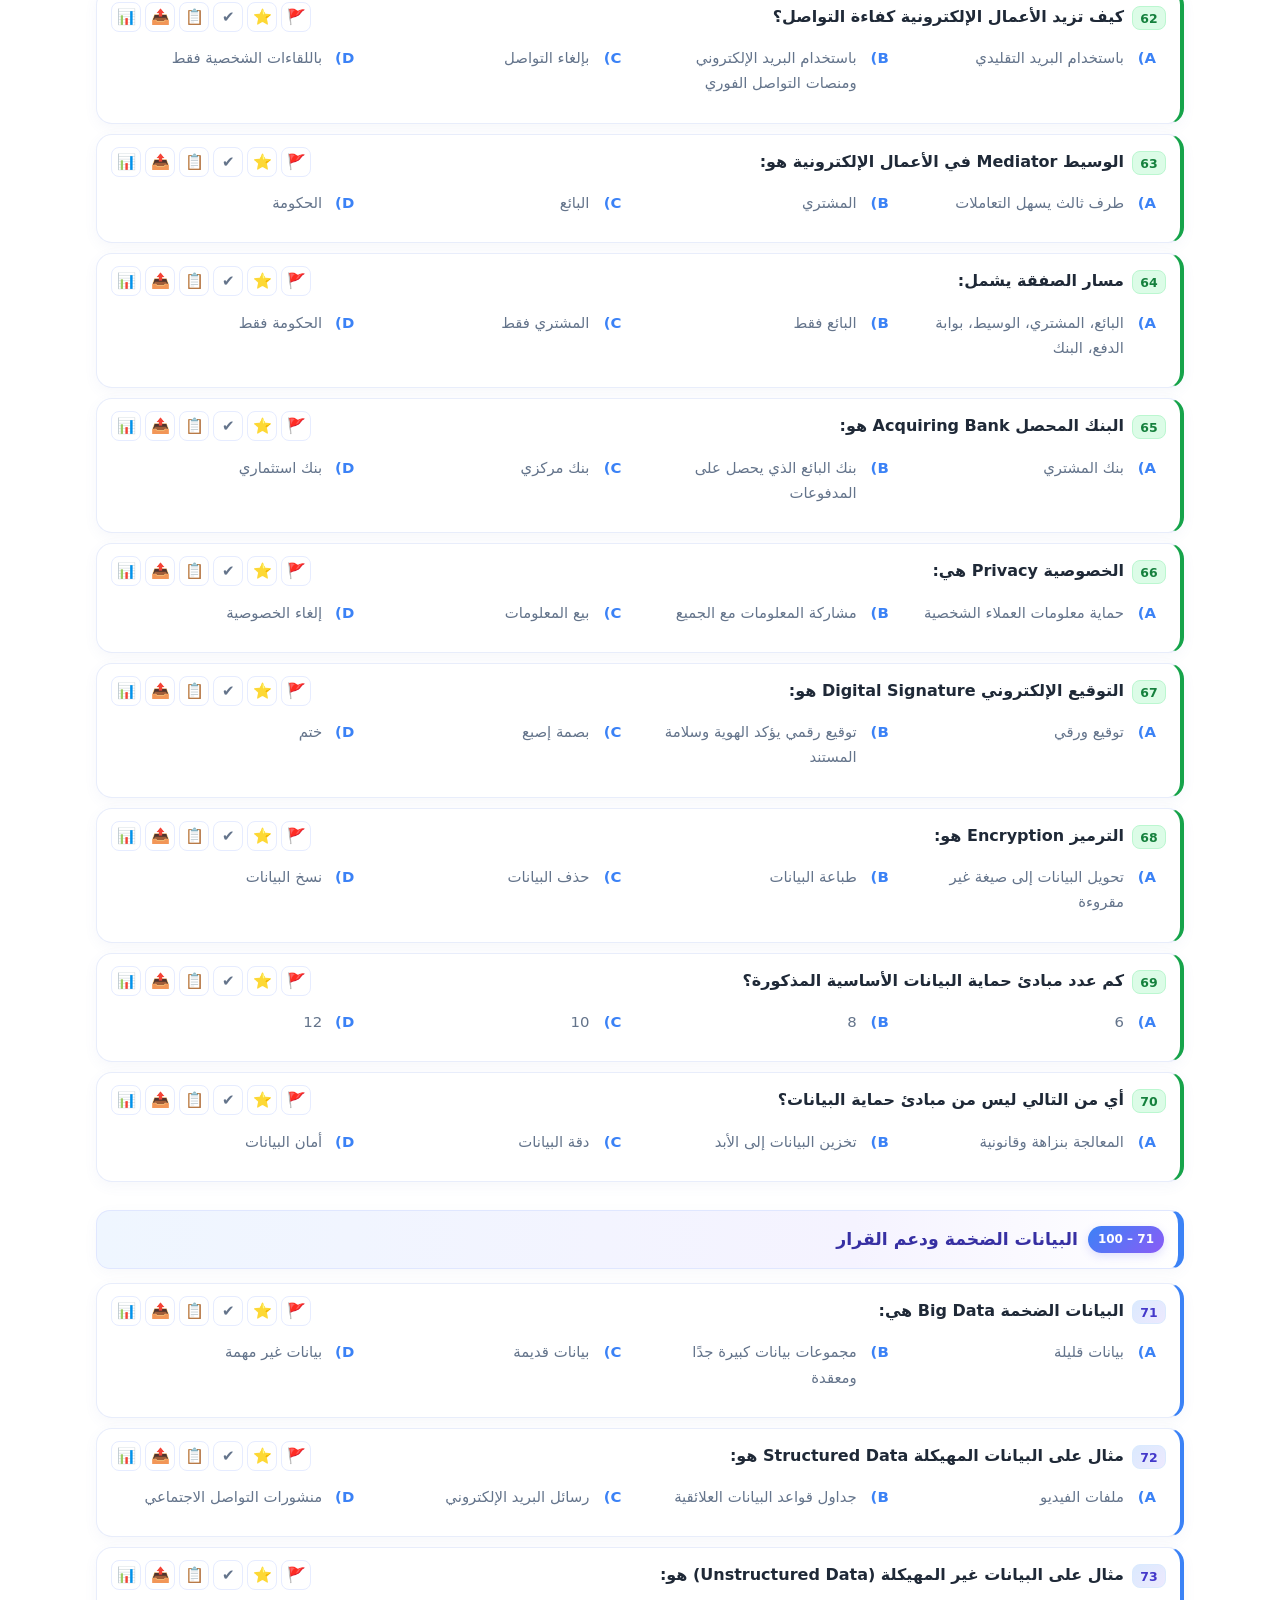
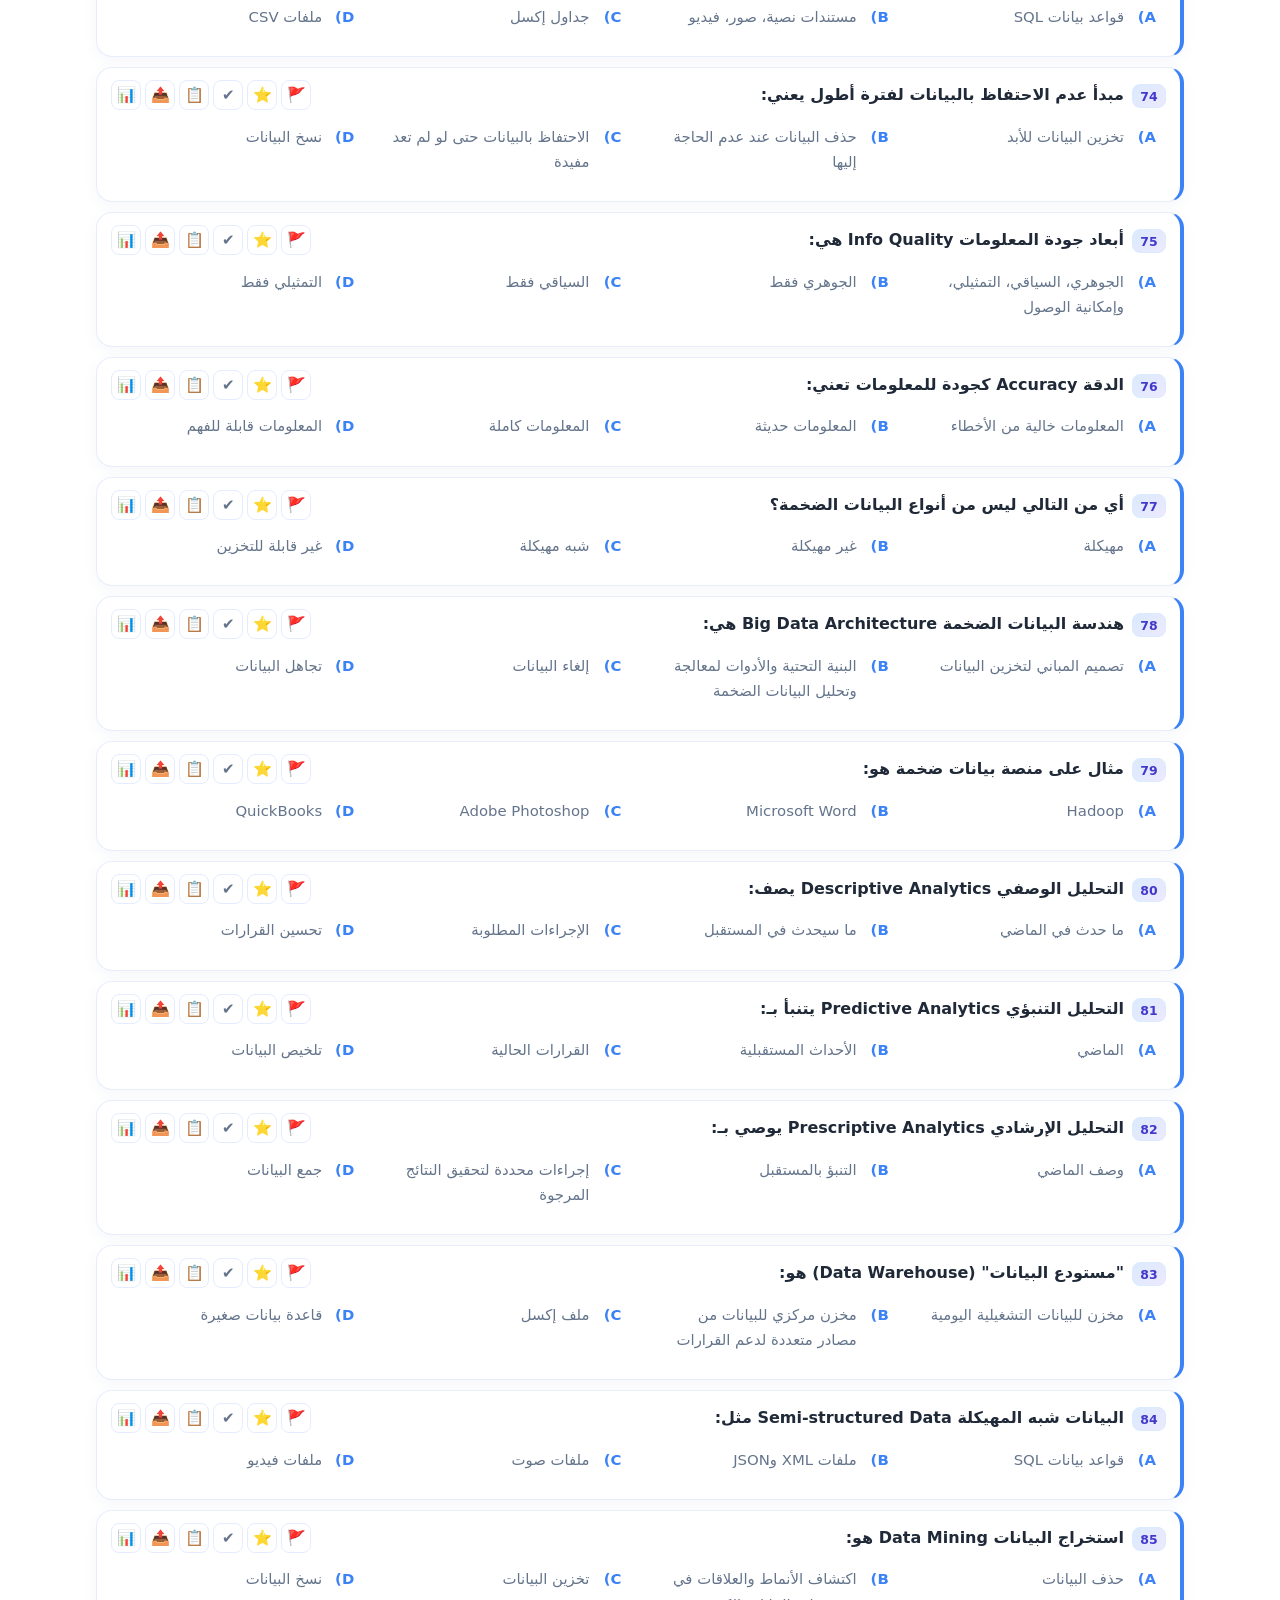
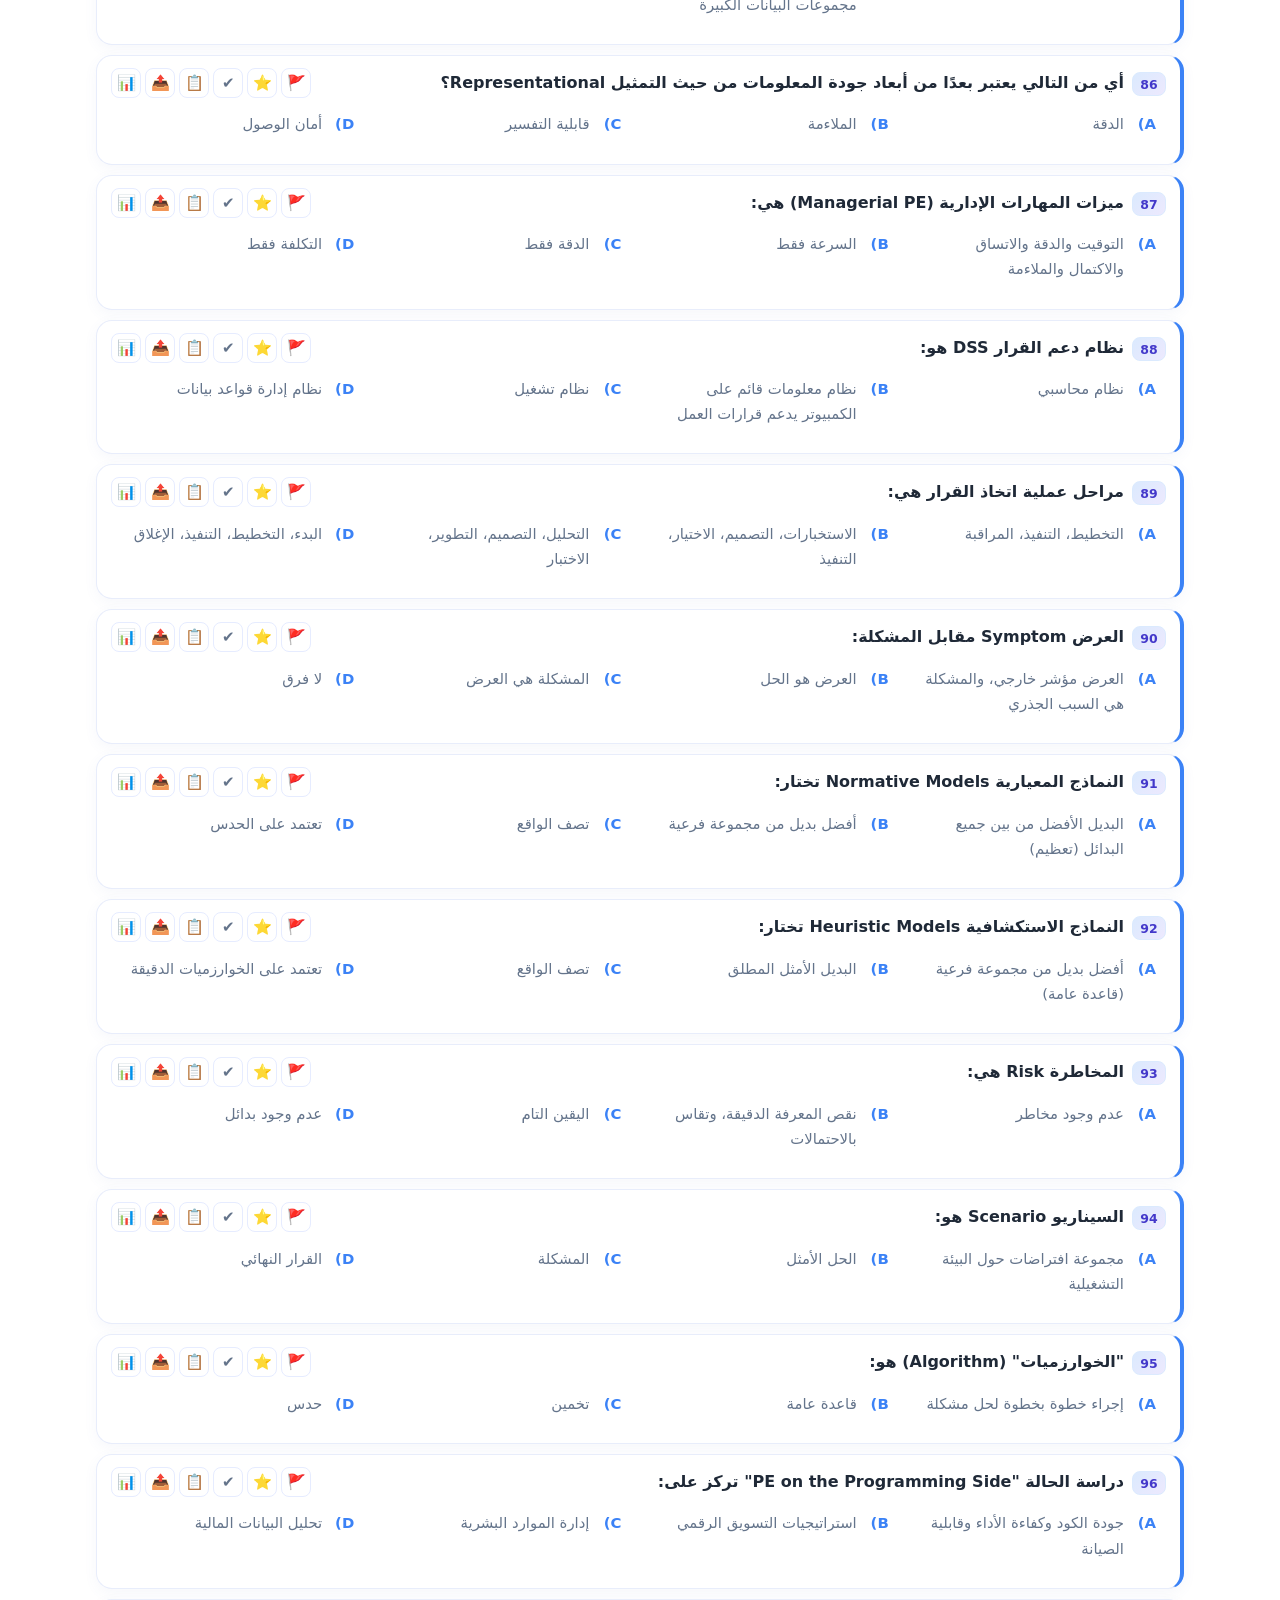
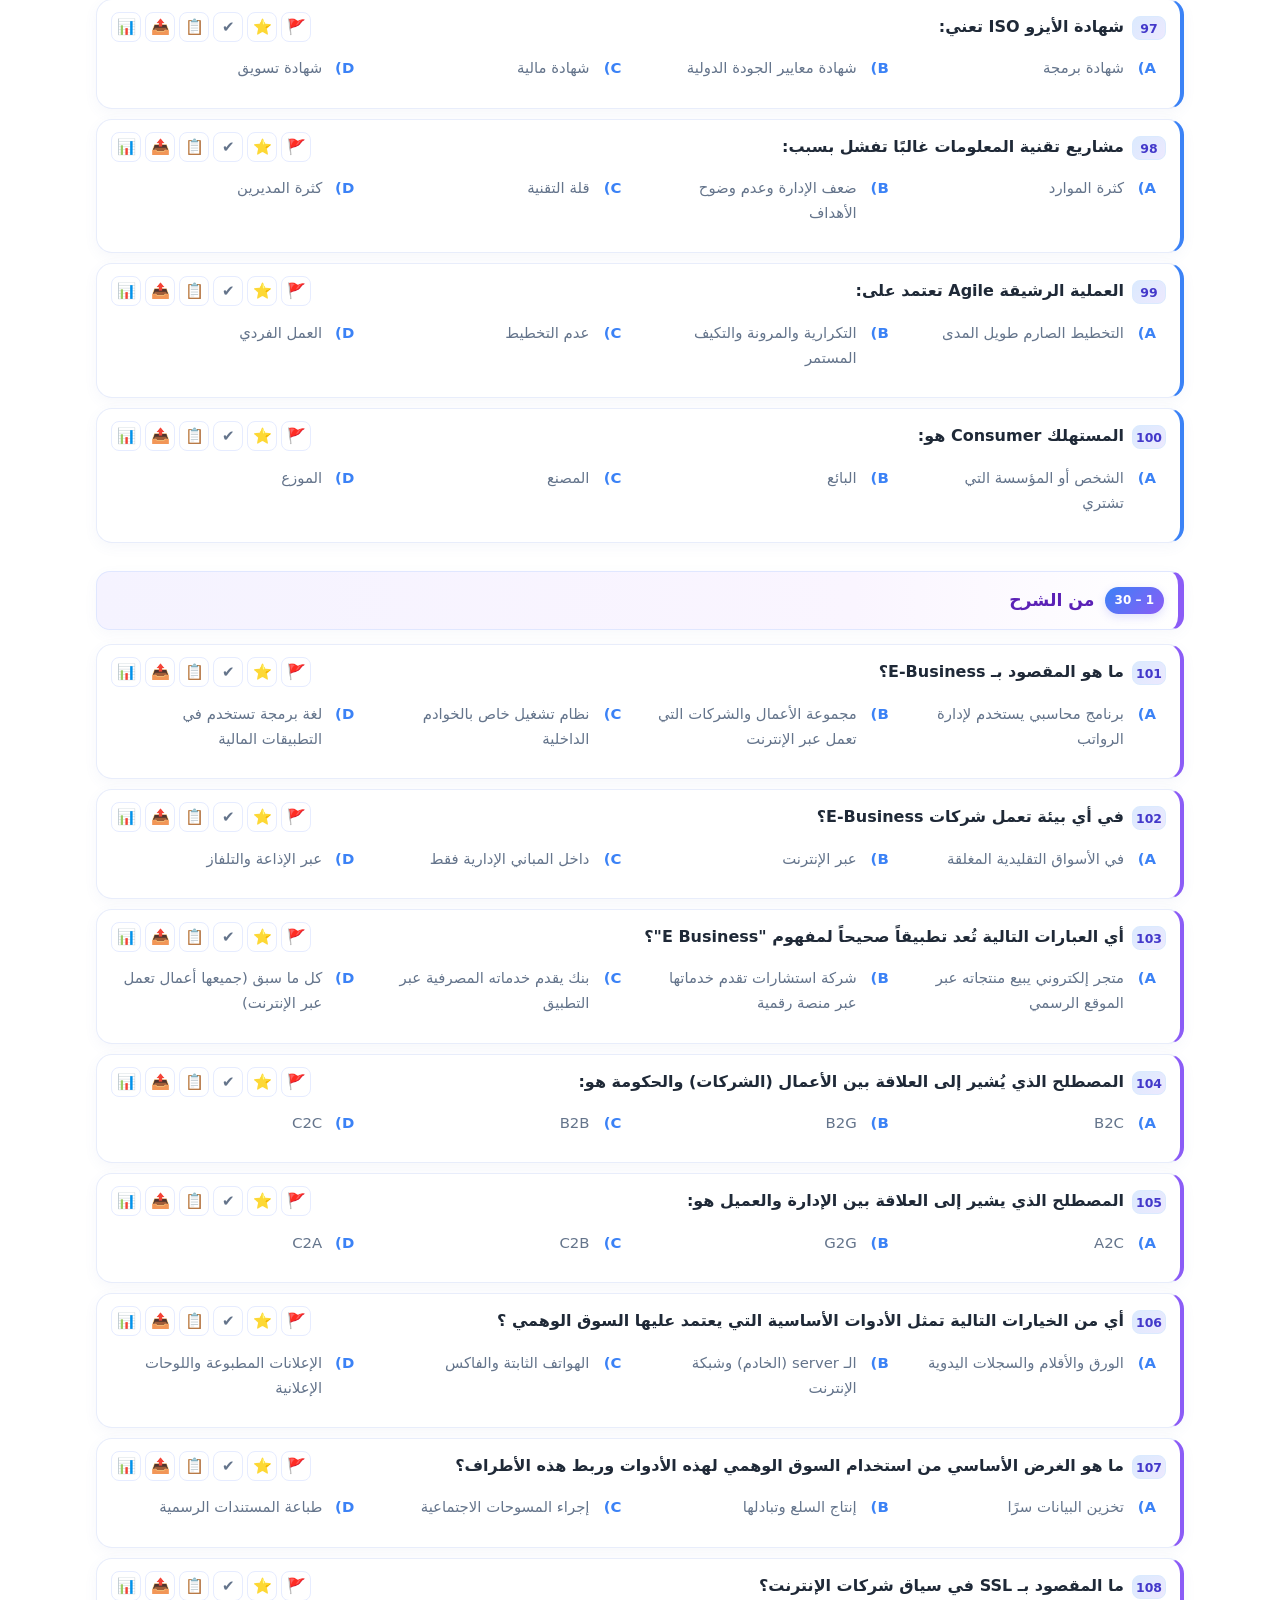
==== commit e23d862c: "Add advanced quiz timing and performance review" ====
--- a/materials/enterprise-architecture.html
+++ b/materials/enterprise-architecture.html
@@ -49,5 +49,5 @@
 <div class="streak-popup" id="streakPopup">🔥</div><div class="toast" id="toast"></div>
 <footer class="signature" aria-label="Author credit"><a class="signature-card" href="https://wa.me/967771179020" target="_blank" rel="noopener noreferrer" title="Contact Eng. Khalid Al-sofi on WhatsApp"><span class="signature-kicker">DESIGNED &amp; ENGINEERED BY</span><strong>Eng. Khalid Al-sofi</strong><span class="signature-contact">WHATSAPP • +967 771 179 020</span></a></footer>
 <div class="scroll-btns"><button id="stopQuizFloatBtn" title="إيقاف الاختبار" style="display:none">⏹</button><button id="toTop" title="للأعلى">▲</button><button id="toBottom" title="للأسفل">▼</button></div>
-<script src="../data/enterprise-architecture.js"></script><script src="../assets/mcq-engine.js"></script><script src="../assets/study-v2.js"></script>
+<script src="../data/enterprise-architecture.js"></script><script src="../assets/mcq-engine.js"></script><script src="../assets/study-v2.js"></script><script src="../assets/study-plus.js"></script>
 </body></html>
--- a/assets/styles.css
+++ b/assets/styles.css
@@ -908,3 +908,43 @@
   .quiz-setup-grid,.analytics-grid,.result-metrics{grid-template-columns:1fr}
   .quiz-nav-grid{grid-template-columns:repeat(5,minmax(0,1fr))}
 }
+
+
+/* =========================================================
+   Study Plus — timers / skip / question stats / history
+   ========================================================= */
+.quiz-setup-grid input{width:100%;padding:11px;border:1px solid var(--line);border-radius:10px;background:var(--card);color:var(--ink);font-family:inherit}
+.quiz-setup-grid small{color:var(--muted);font-weight:500}
+.quiz-countdown{align-items:center;border:1px solid rgba(255,255,255,.34);background:rgba(255,255,255,.15);color:#fff;padding:7px 12px;border-radius:999px;font-size:.82rem;font-weight:800}
+#quizSkipBtn{background:rgba(255,255,255,.18)}
+.q.quiz-current{box-shadow:0 0 0 2px var(--brand),0 10px 24px rgba(99,102,241,.14)}
+.qstats-question{padding:10px 12px;background:var(--soft);border-radius:10px;line-height:1.8}
+.qstats-grid{display:grid;grid-template-columns:repeat(3,minmax(0,1fr));gap:8px}
+.qstats-grid>div{border:1px solid var(--line);background:var(--soft);border-radius:10px;padding:10px;text-align:center}
+.qstats-grid span{display:block;color:var(--muted);font-size:.8rem}
+.qstats-grid b{display:block;margin-top:3px}
+.qstats-meta{color:var(--muted);padding:10px 0 0}
+.trend-chart{height:190px;display:flex;align-items:flex-end;gap:8px;padding:12px;border:1px solid var(--line);border-radius:12px;background:var(--soft);overflow-x:auto}
+.trend-col{height:100%;min-width:48px;display:flex;flex-direction:column;align-items:center;justify-content:flex-end;gap:5px}
+.trend-track{height:140px;width:24px;border-radius:999px;background:var(--card);border:1px solid var(--line);display:flex;align-items:flex-end;overflow:hidden}
+.trend-bar{display:block;width:100%;background:var(--brand);border-radius:999px 999px 0 0;min-height:3px}
+.trend-col b{font-size:.75rem;color:var(--muted)}
+.history-list{display:grid;gap:8px}
+.history-card{display:flex;justify-content:space-between;align-items:center;gap:12px;text-align:right;border:1px solid var(--line);background:var(--card);color:var(--ink);padding:11px 12px;border-radius:10px;cursor:pointer;font-family:inherit}
+.history-card:hover{background:var(--soft);border-color:var(--brand)}
+.history-card small{color:var(--muted)}
+.history-detail-card{max-width:920px!important}
+.history-summary{margin:12px 0}
+.history-questions{display:grid;gap:7px;max-height:52vh;overflow:auto;padding-inline-end:3px}
+.history-question{padding:9px 11px;border:1px solid var(--line);border-inline-start:4px solid var(--muted);border-radius:9px;background:var(--card)}
+.history-question small{display:block;color:var(--muted);margin-top:4px}
+.history-question.hist-correct{border-inline-start-color:var(--ok)}
+.history-question.hist-wrong{border-inline-start-color:var(--err)}
+.history-question.hist-unanswered{opacity:.78}
+@media(max-width:700px){.qstats-grid{grid-template-columns:repeat(2,minmax(0,1fr))}.history-card{align-items:flex-start;flex-direction:column}.quiz-countdown{width:100%;justify-content:center}}
+
+body.per-question-timer-mode .q.quiz-mode:not(.quiz-current) ol.o li,
+body.per-question-timer-mode .q.quiz-mode:not(.quiz-current) .grade-btns button,
+body.per-question-timer-mode .q.quiz-mode:not(.quiz-current) .show-answer-btn{pointer-events:none;opacity:.55}
+.q.time-expired{opacity:.72;border-style:dashed}
+.q.time-expired::after{content:'⏰ انتهى وقت السؤال';display:block;margin-top:8px;color:var(--err);font-weight:800;font-size:.8rem}
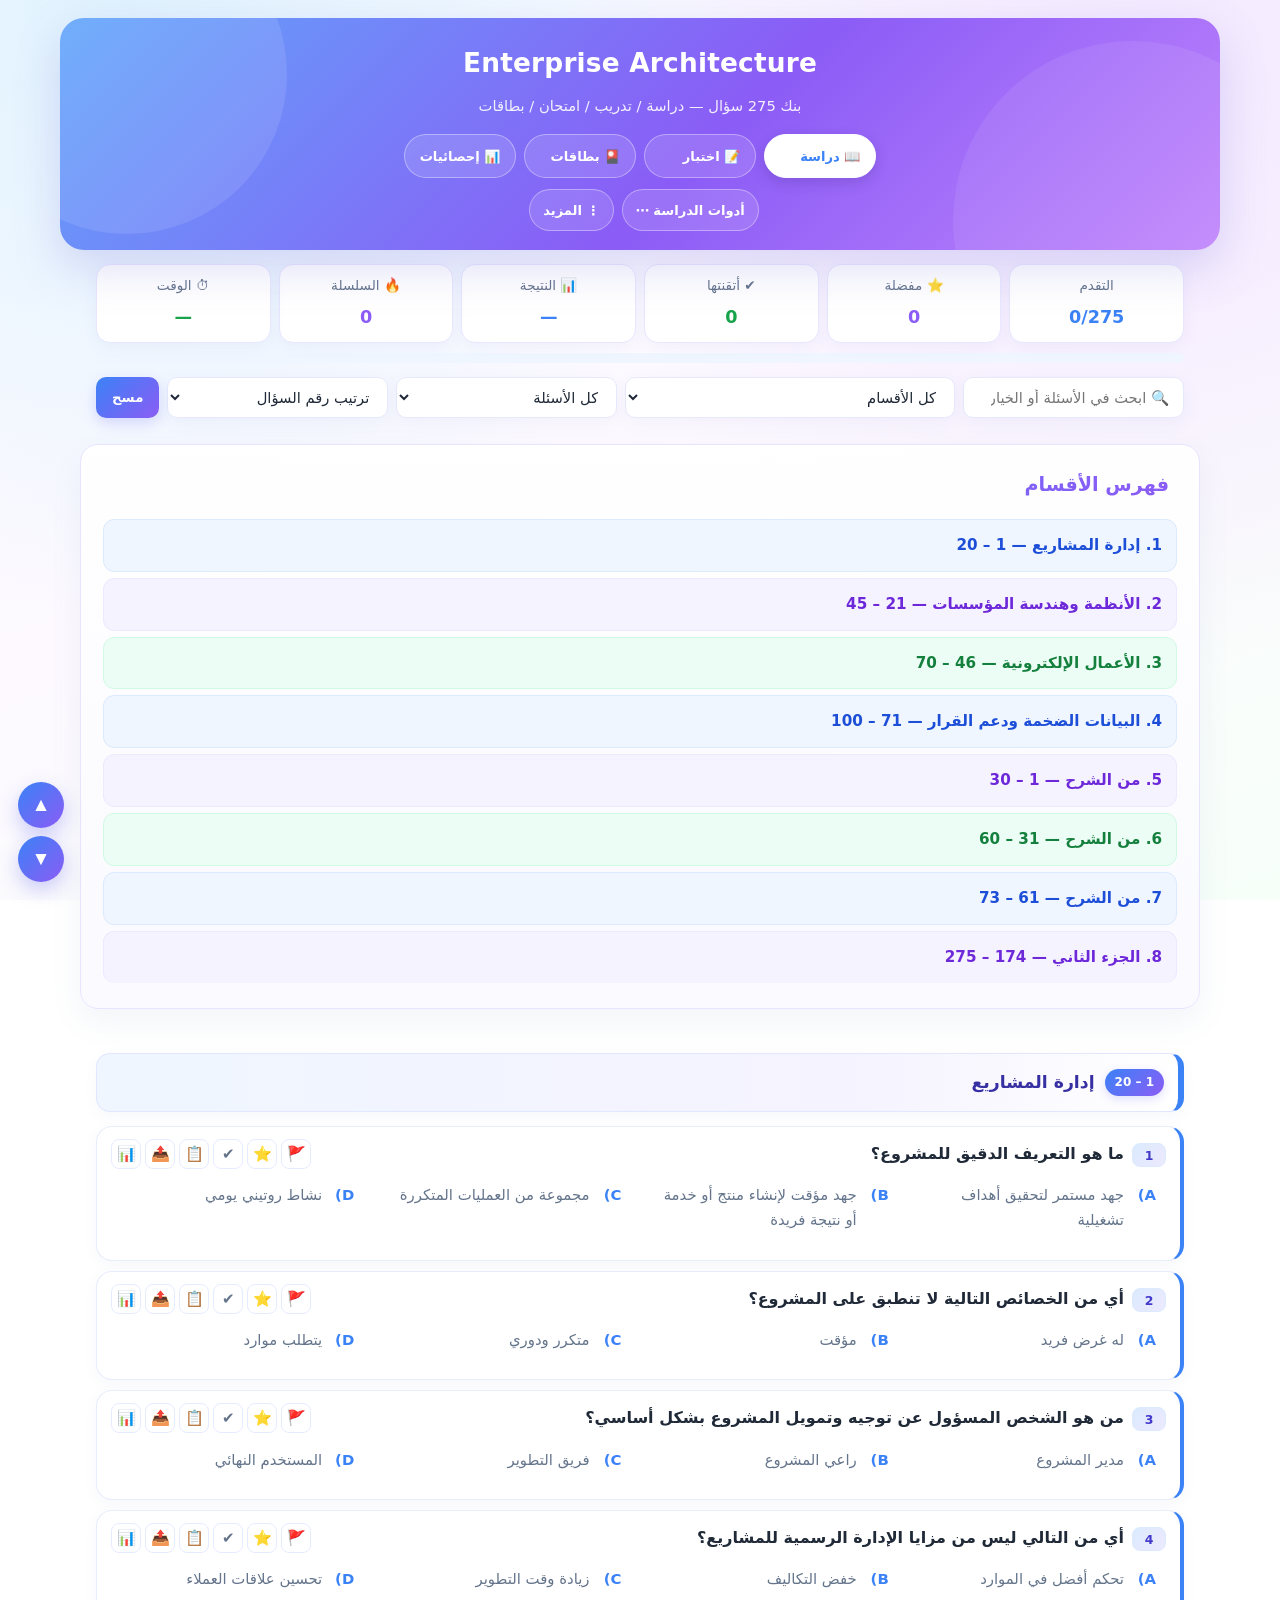
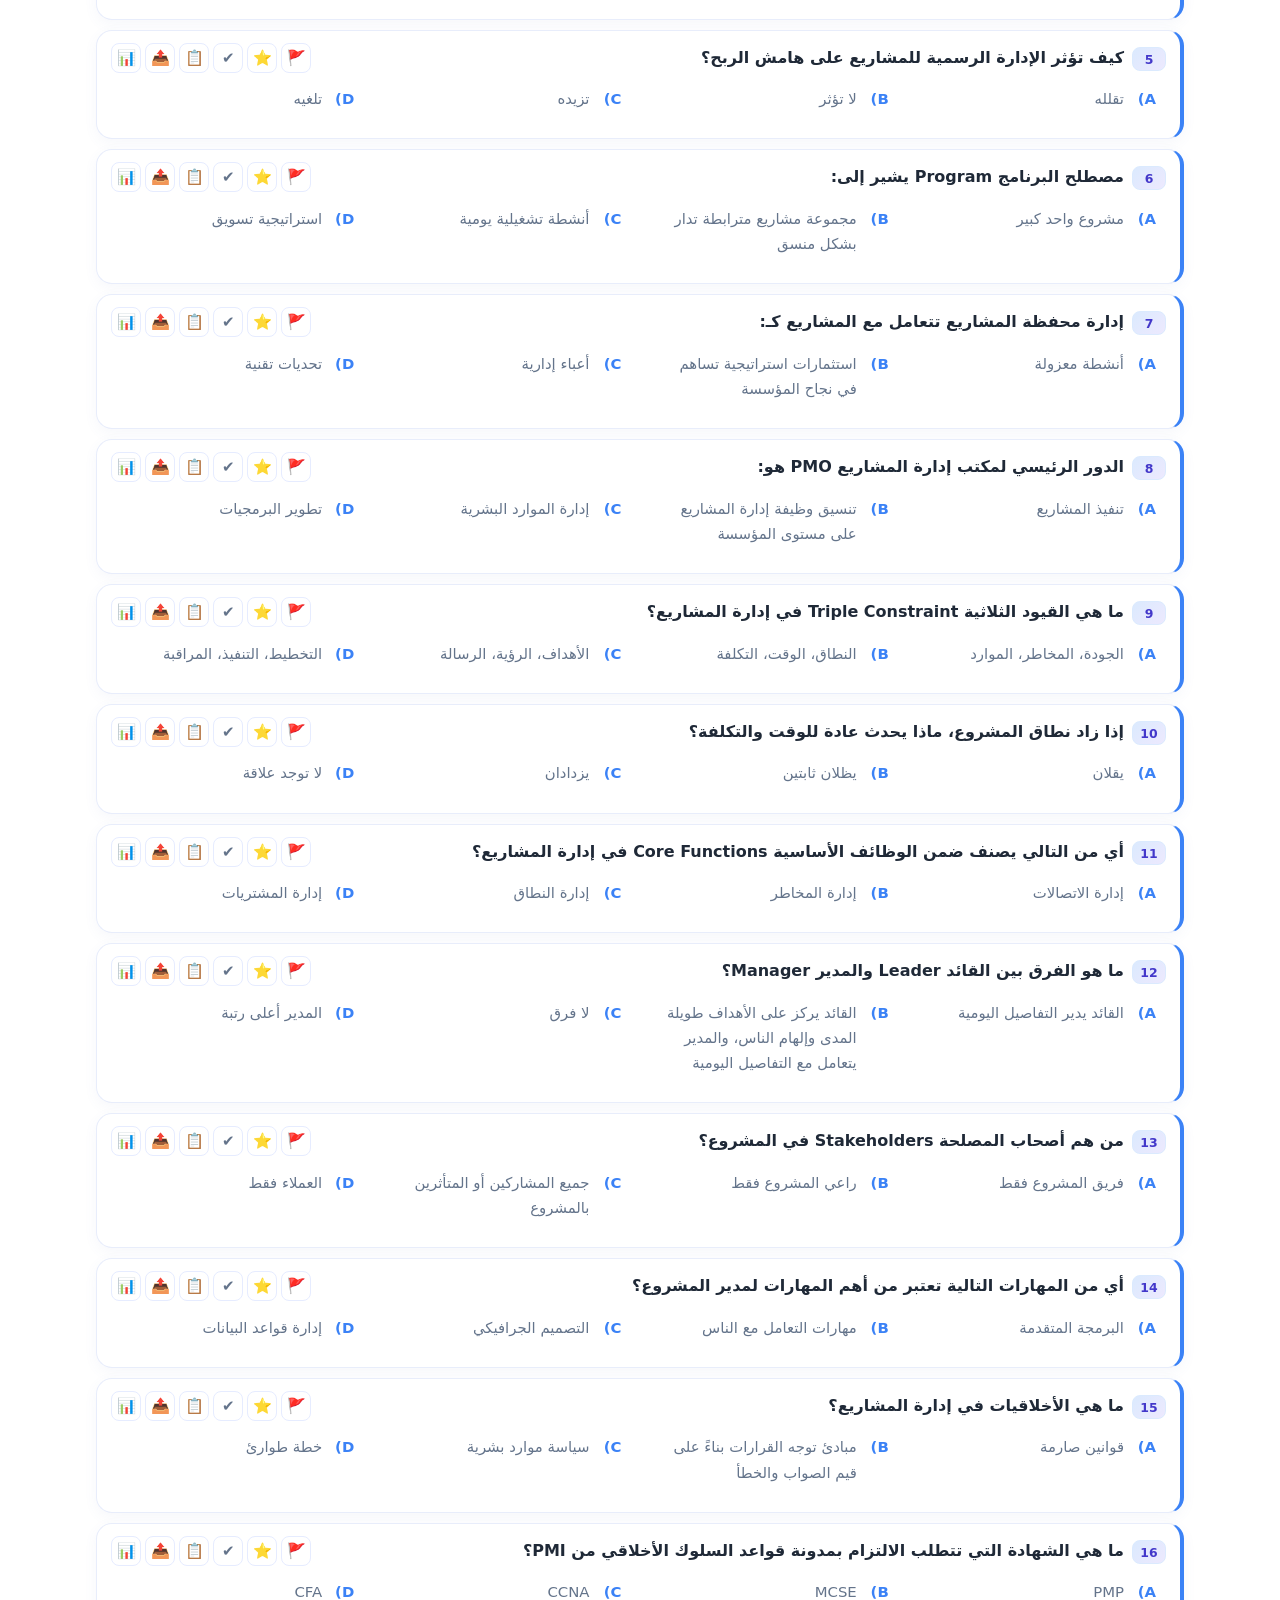
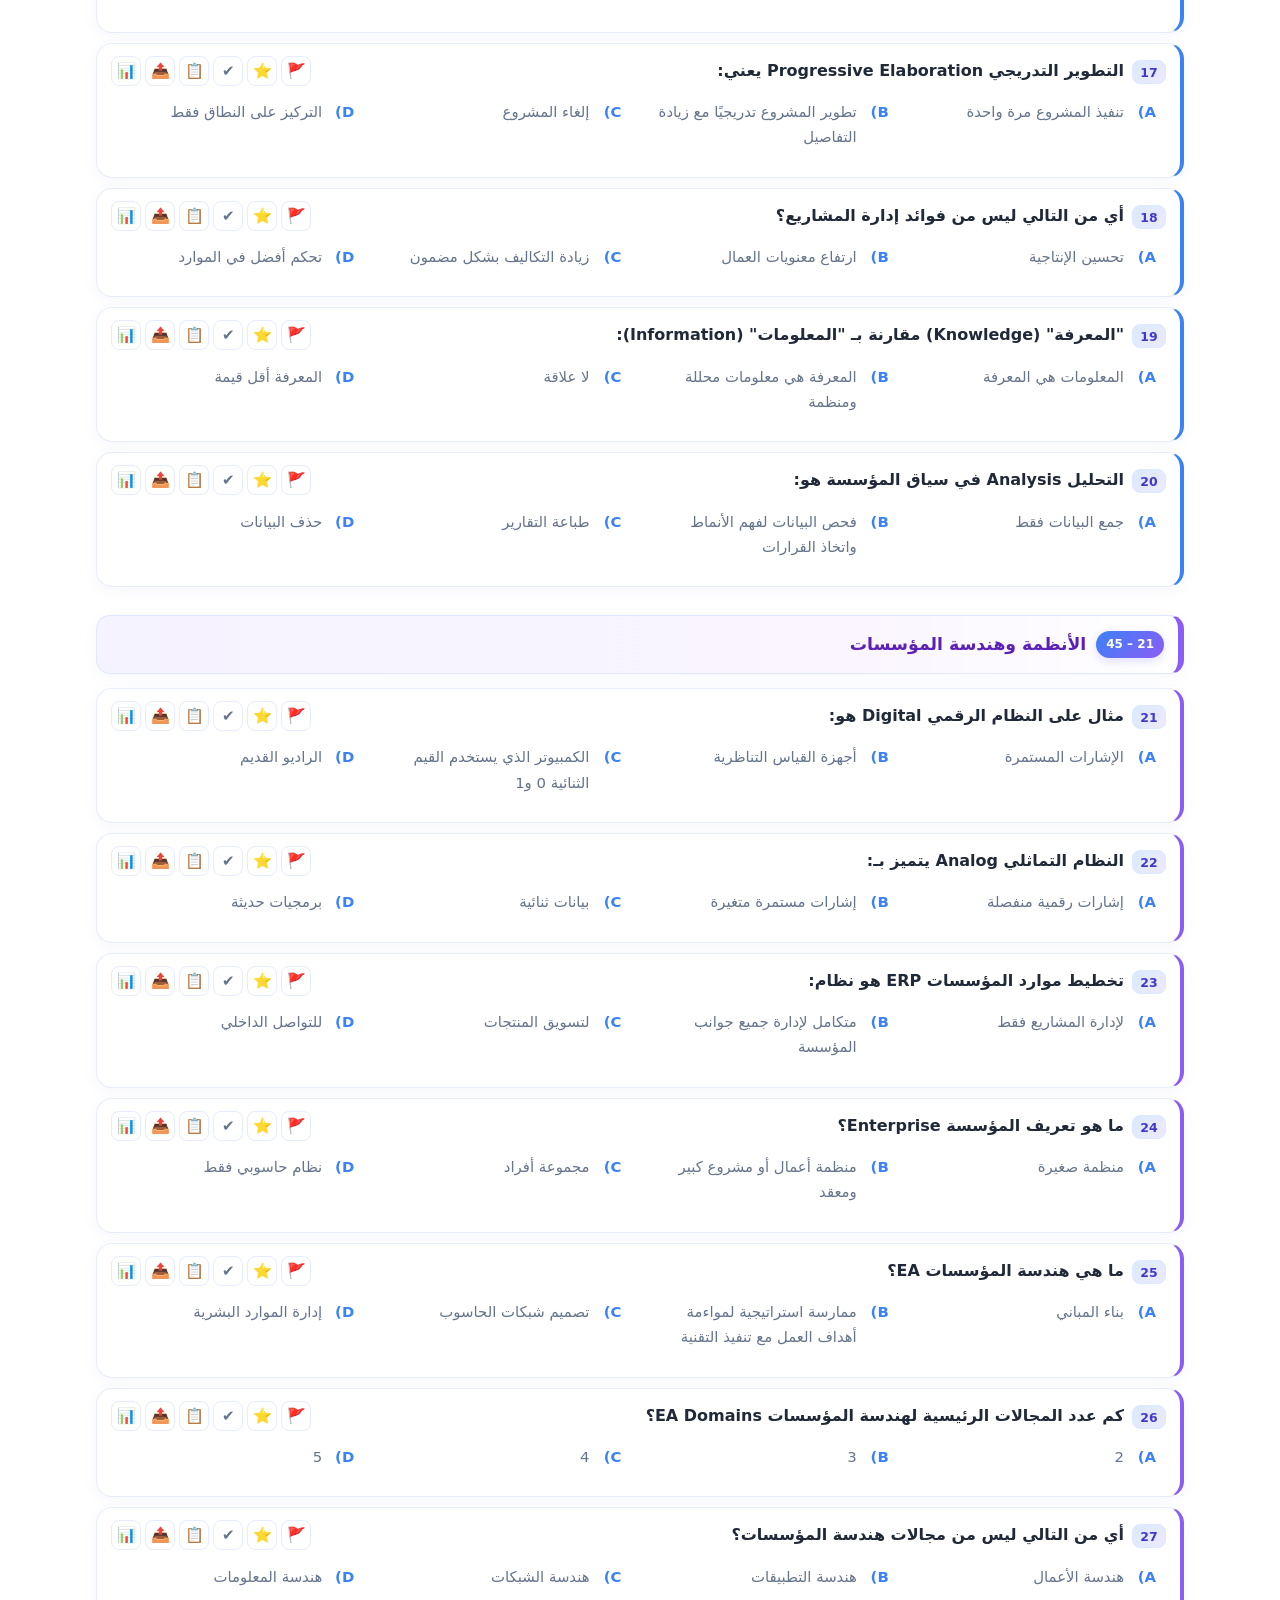
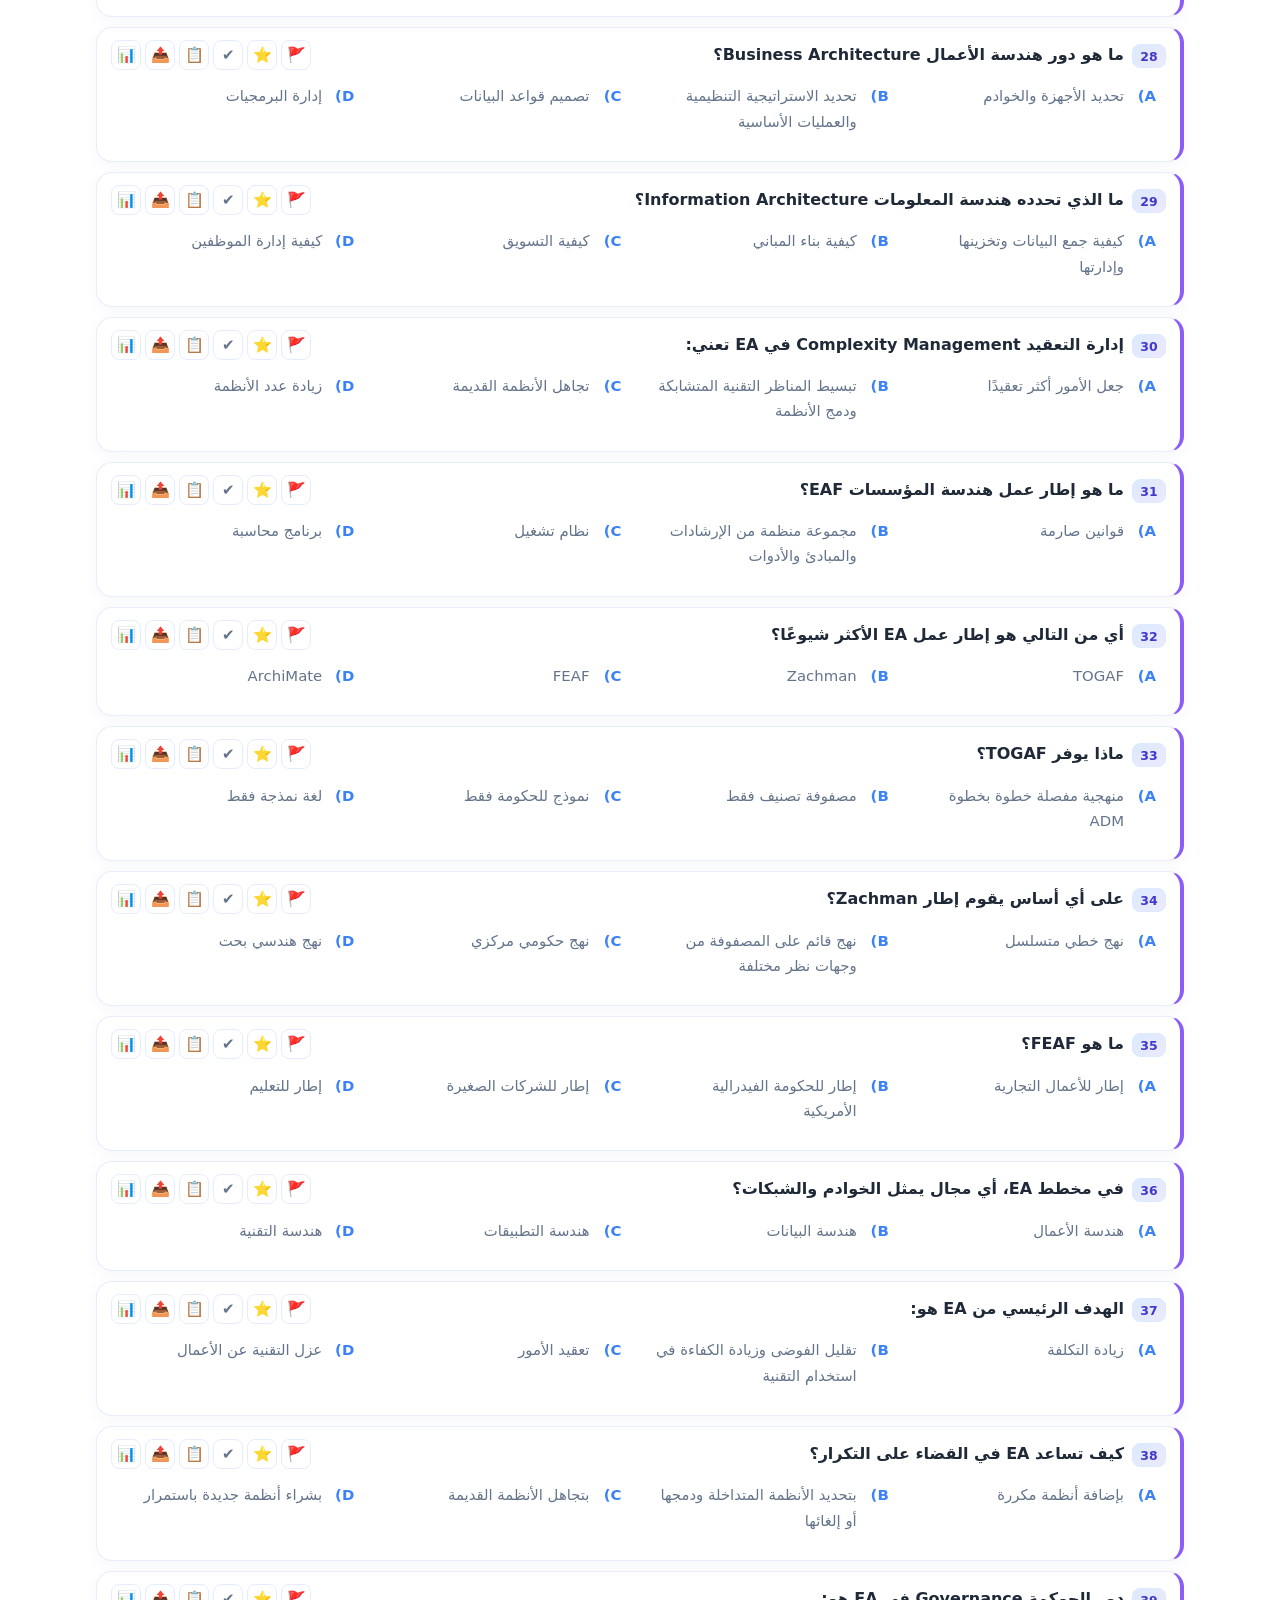
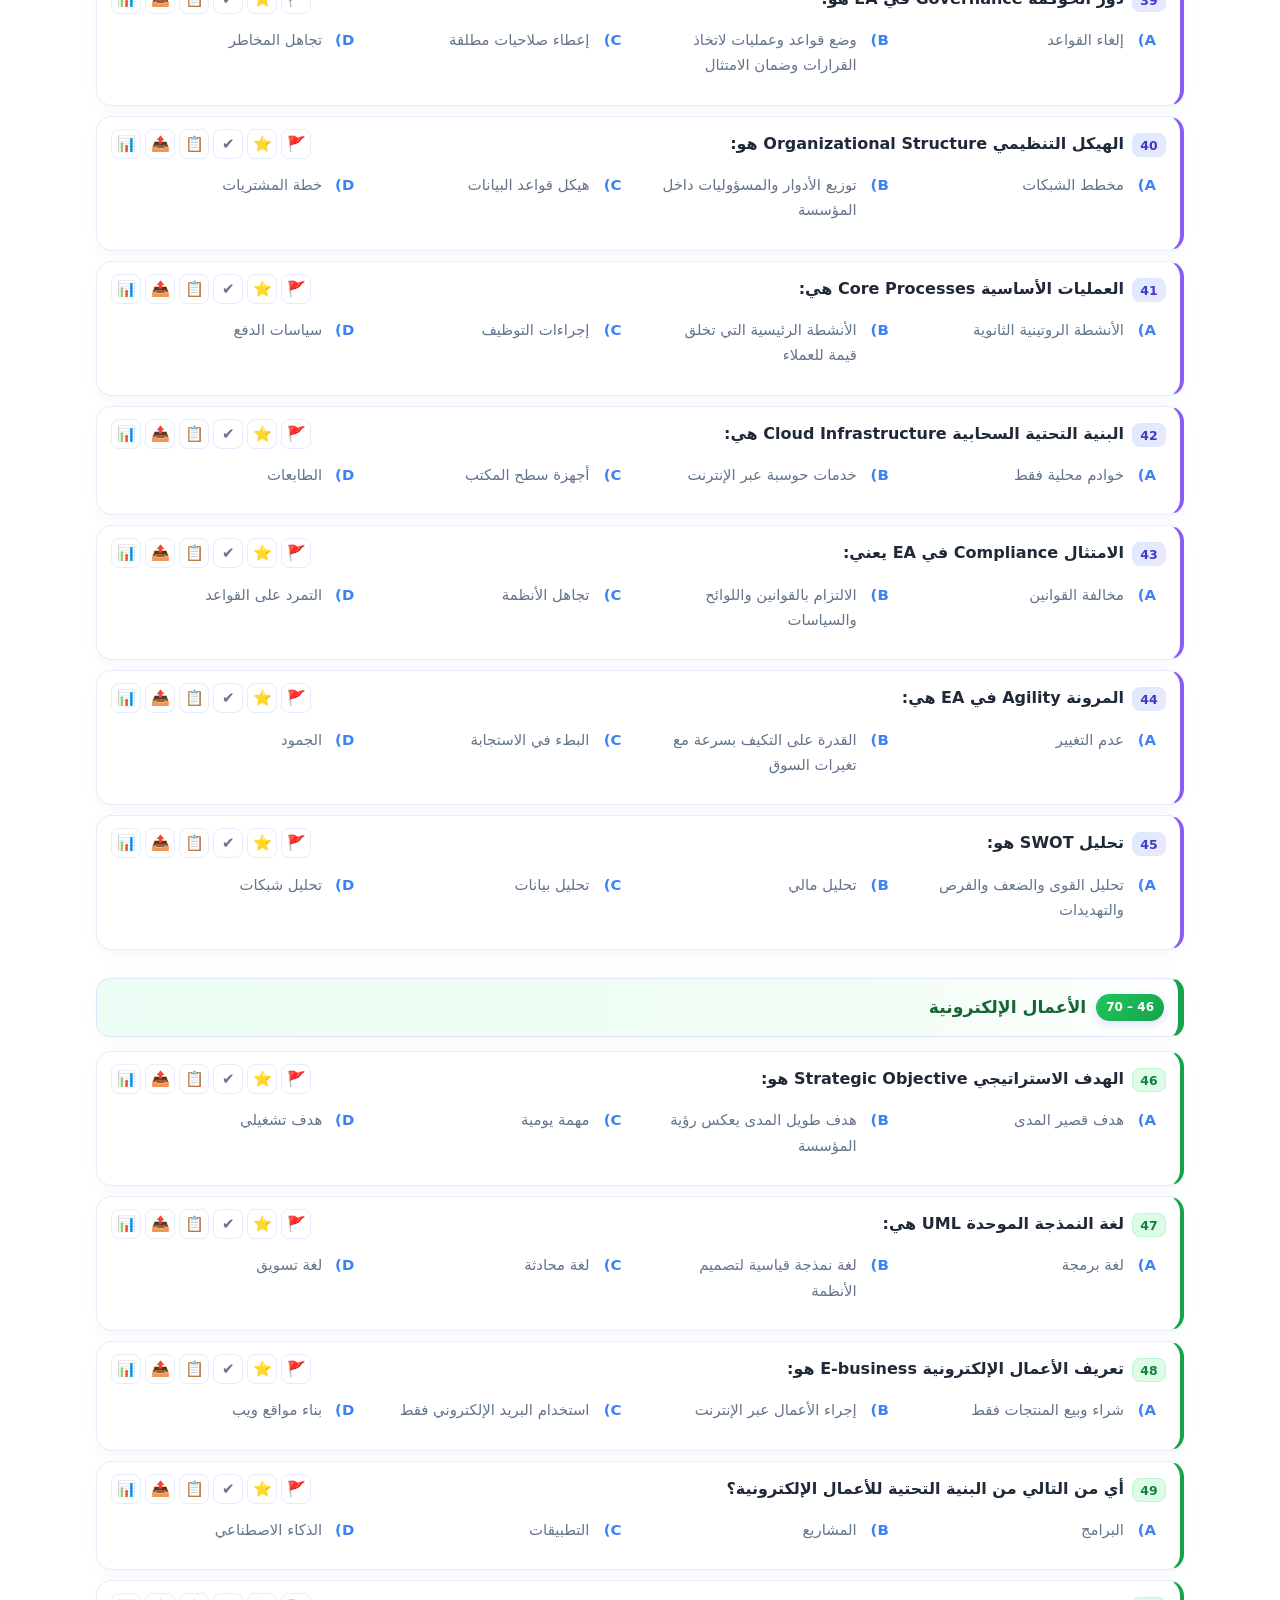
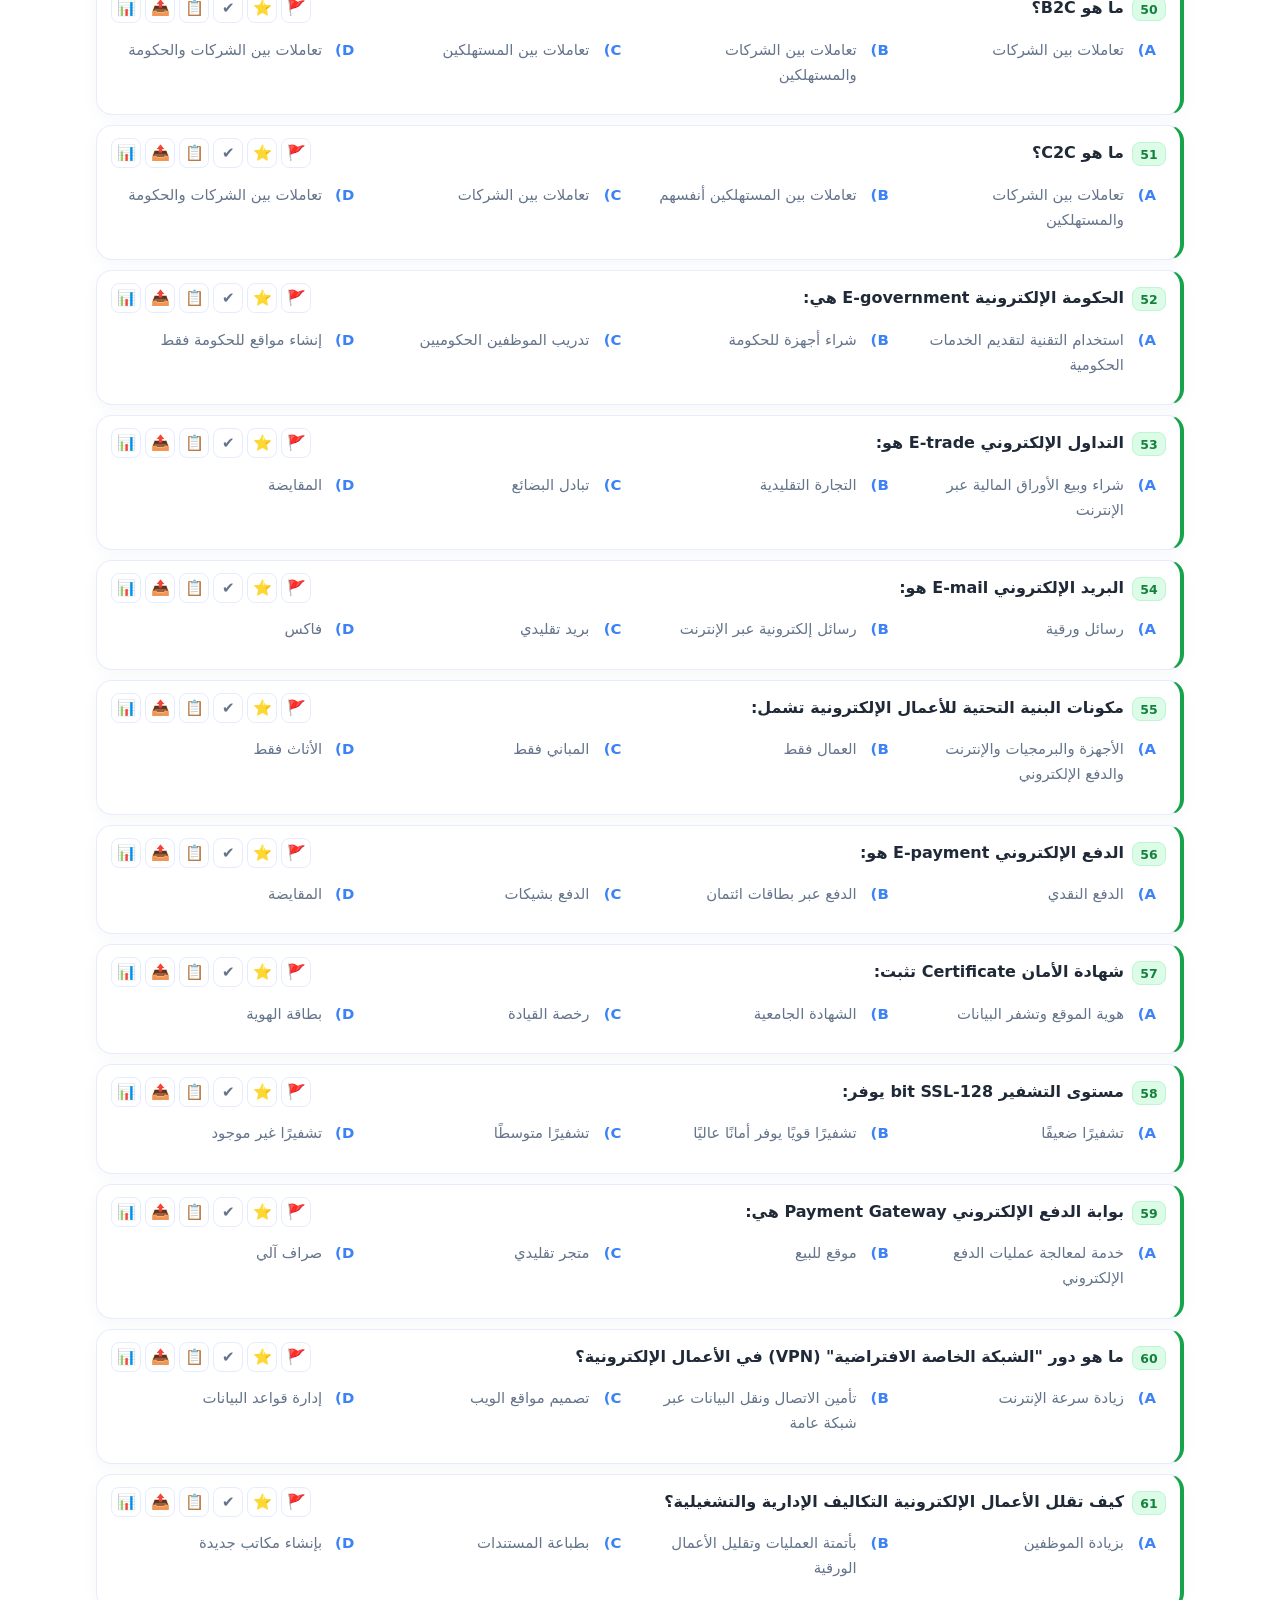
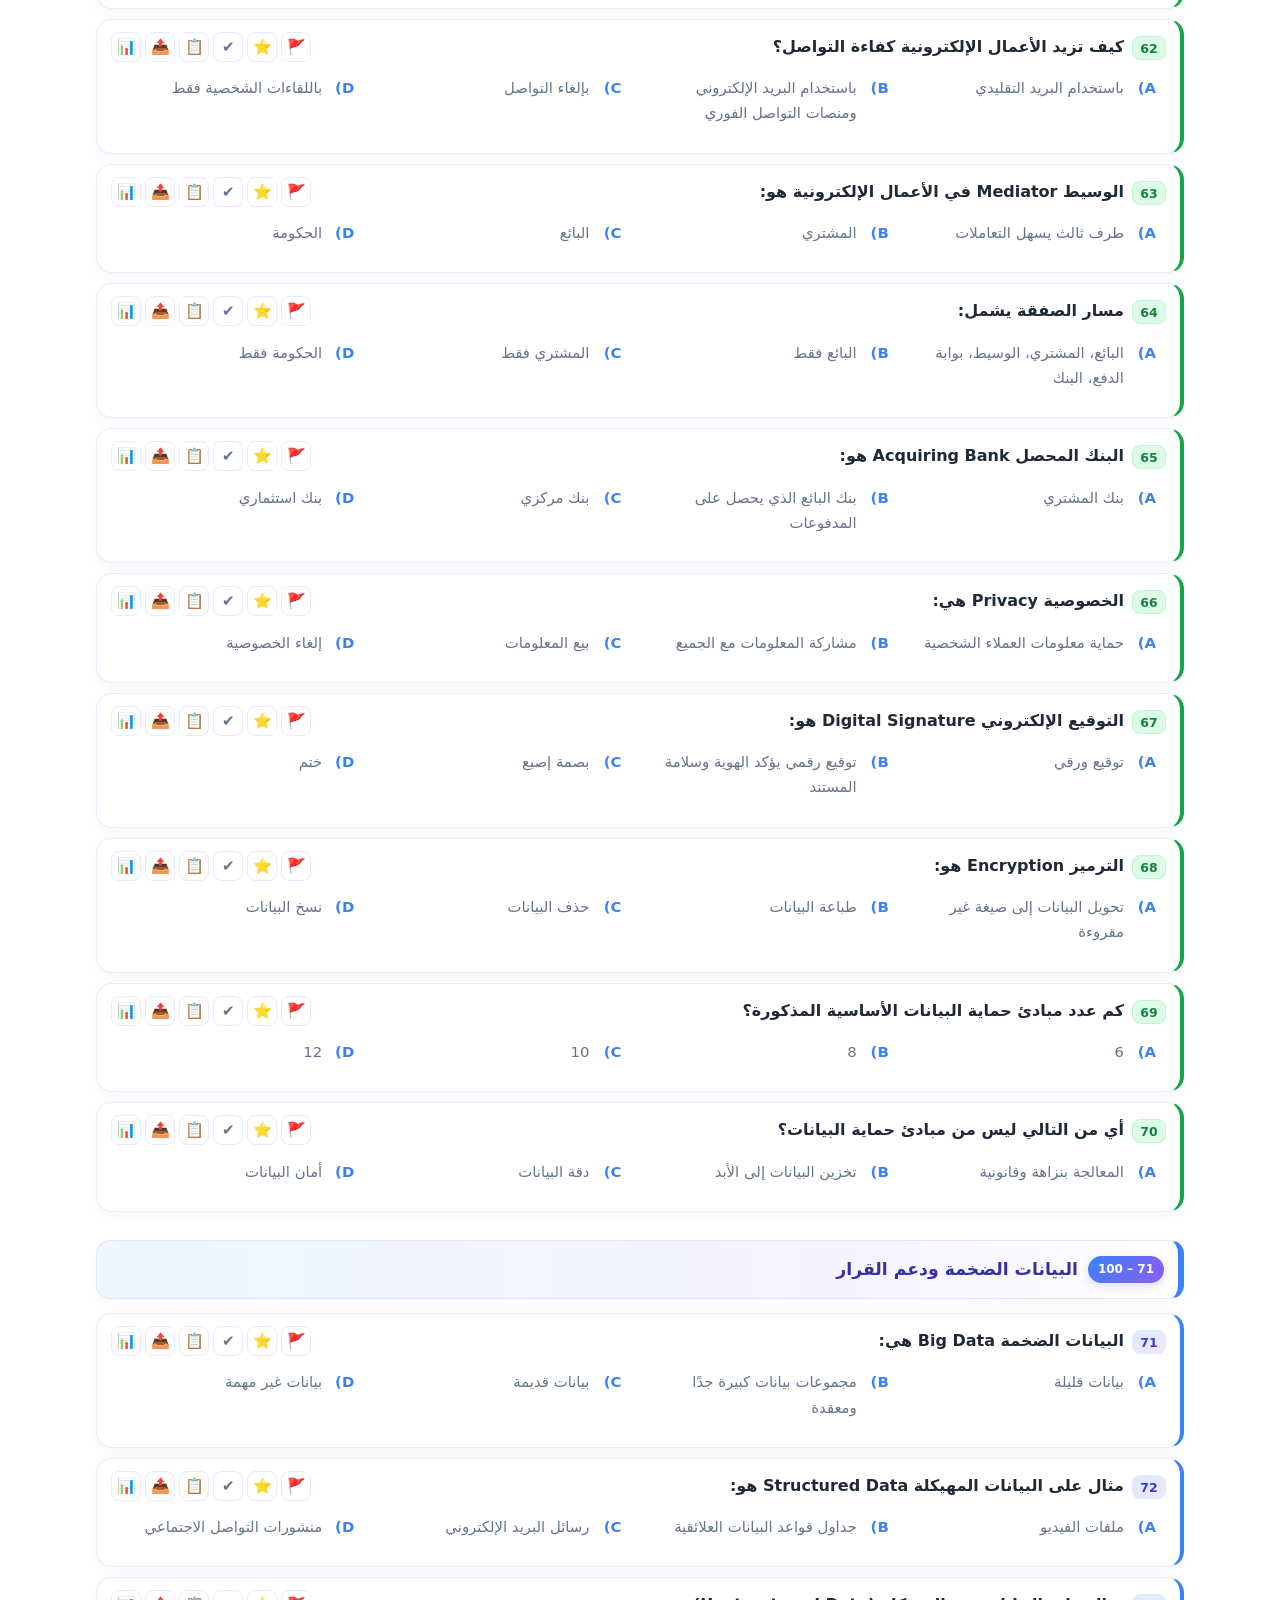
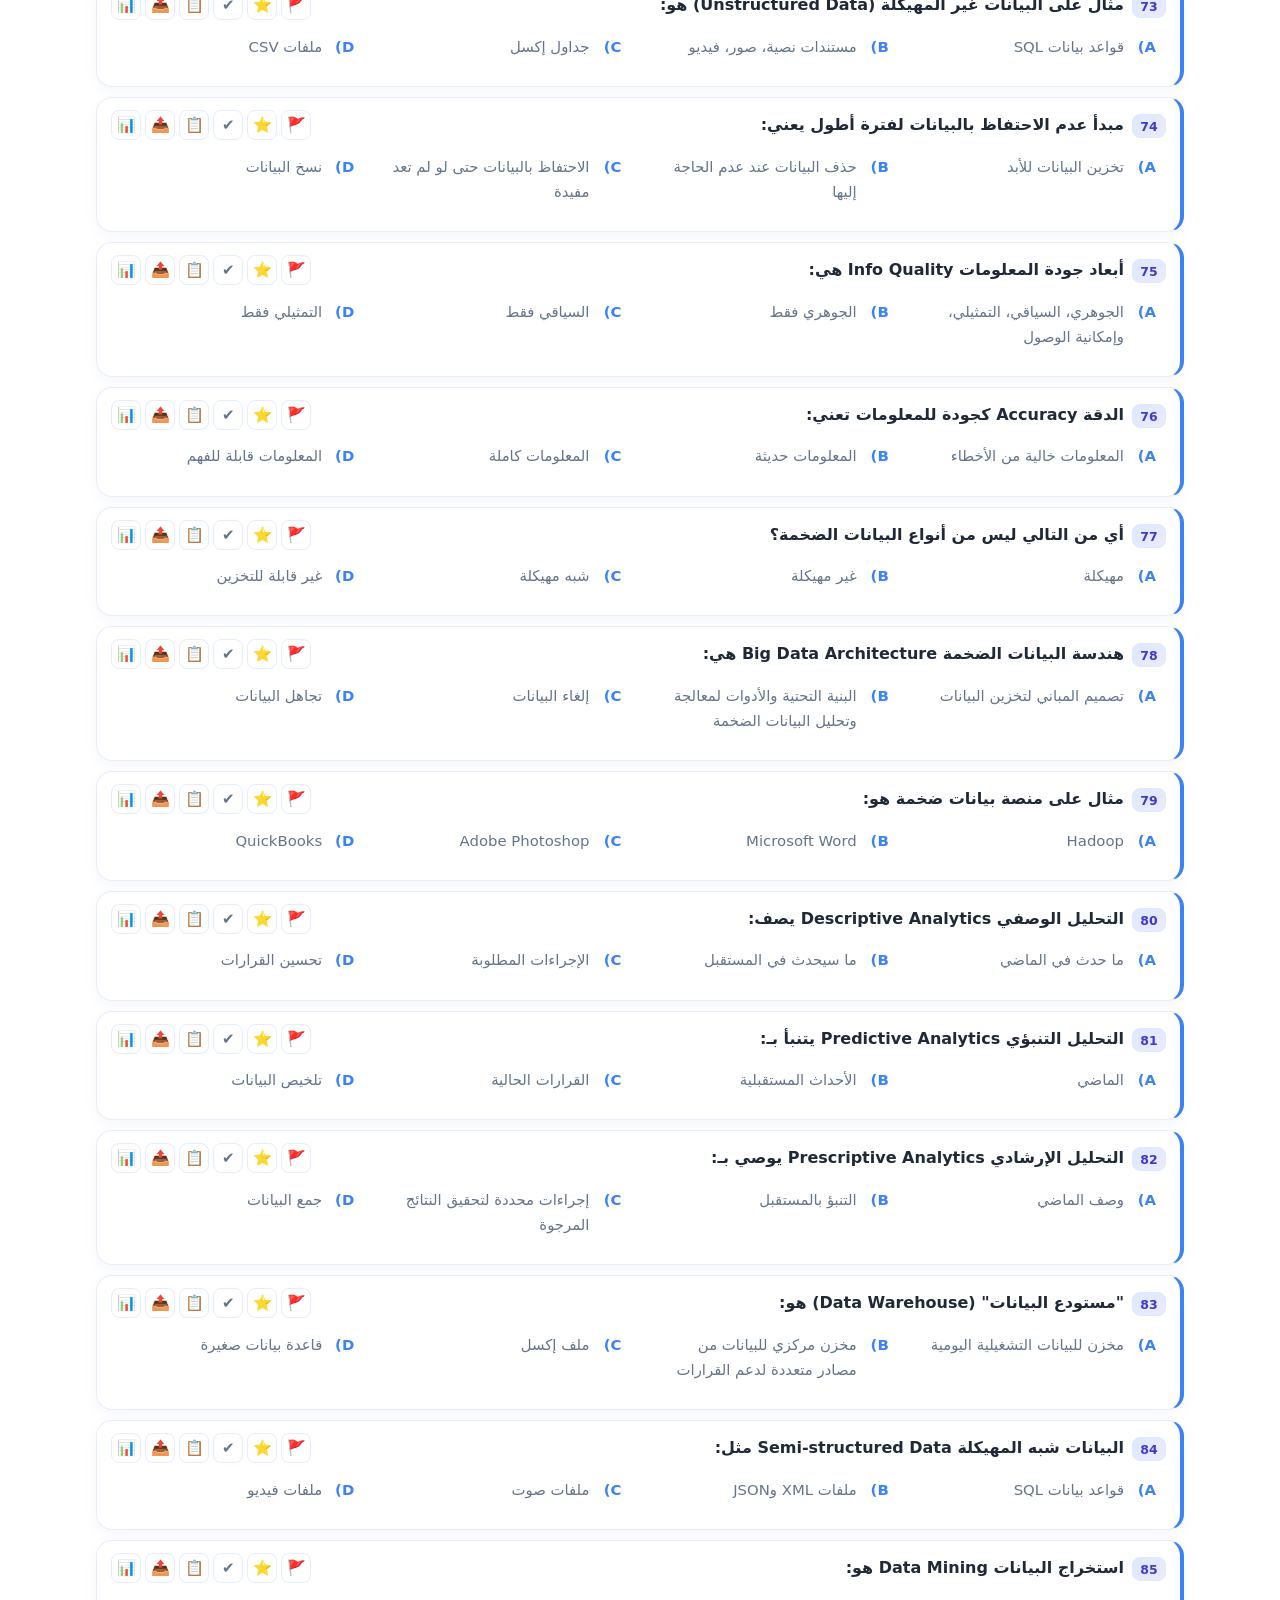
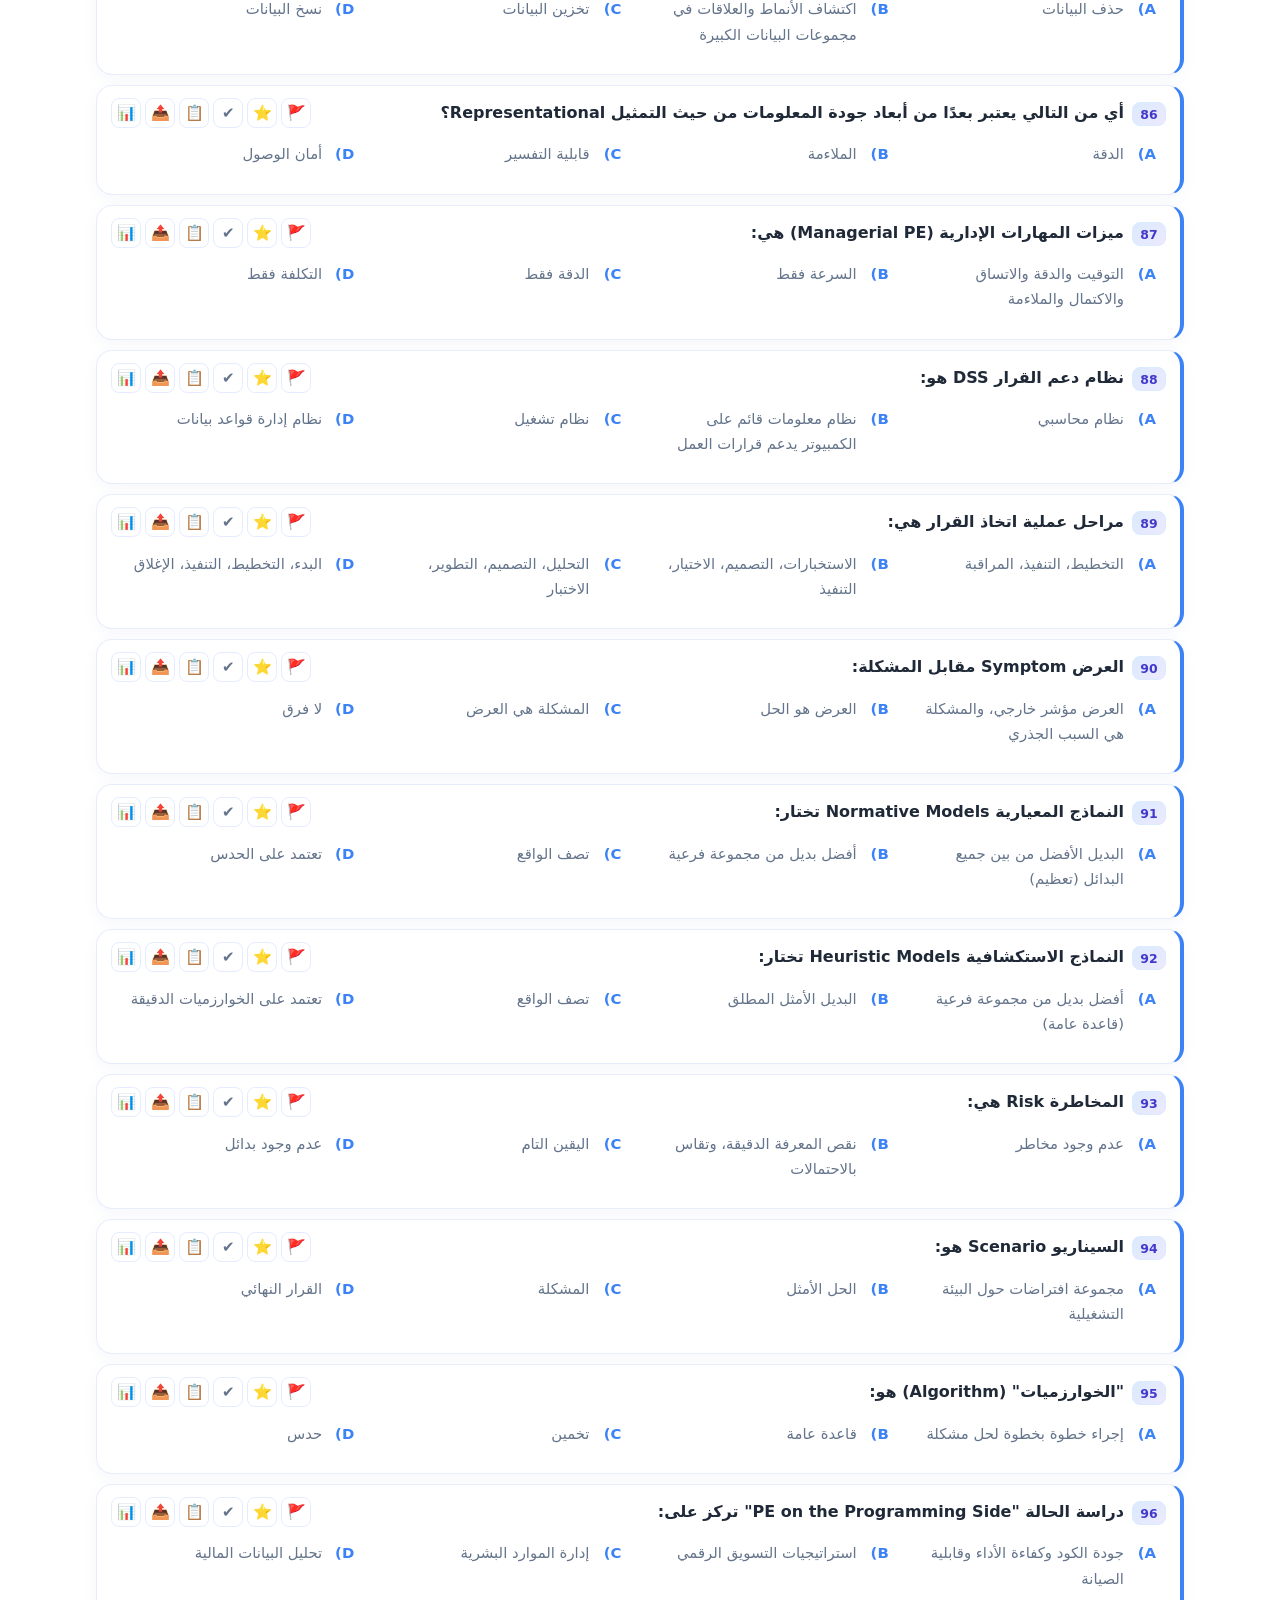
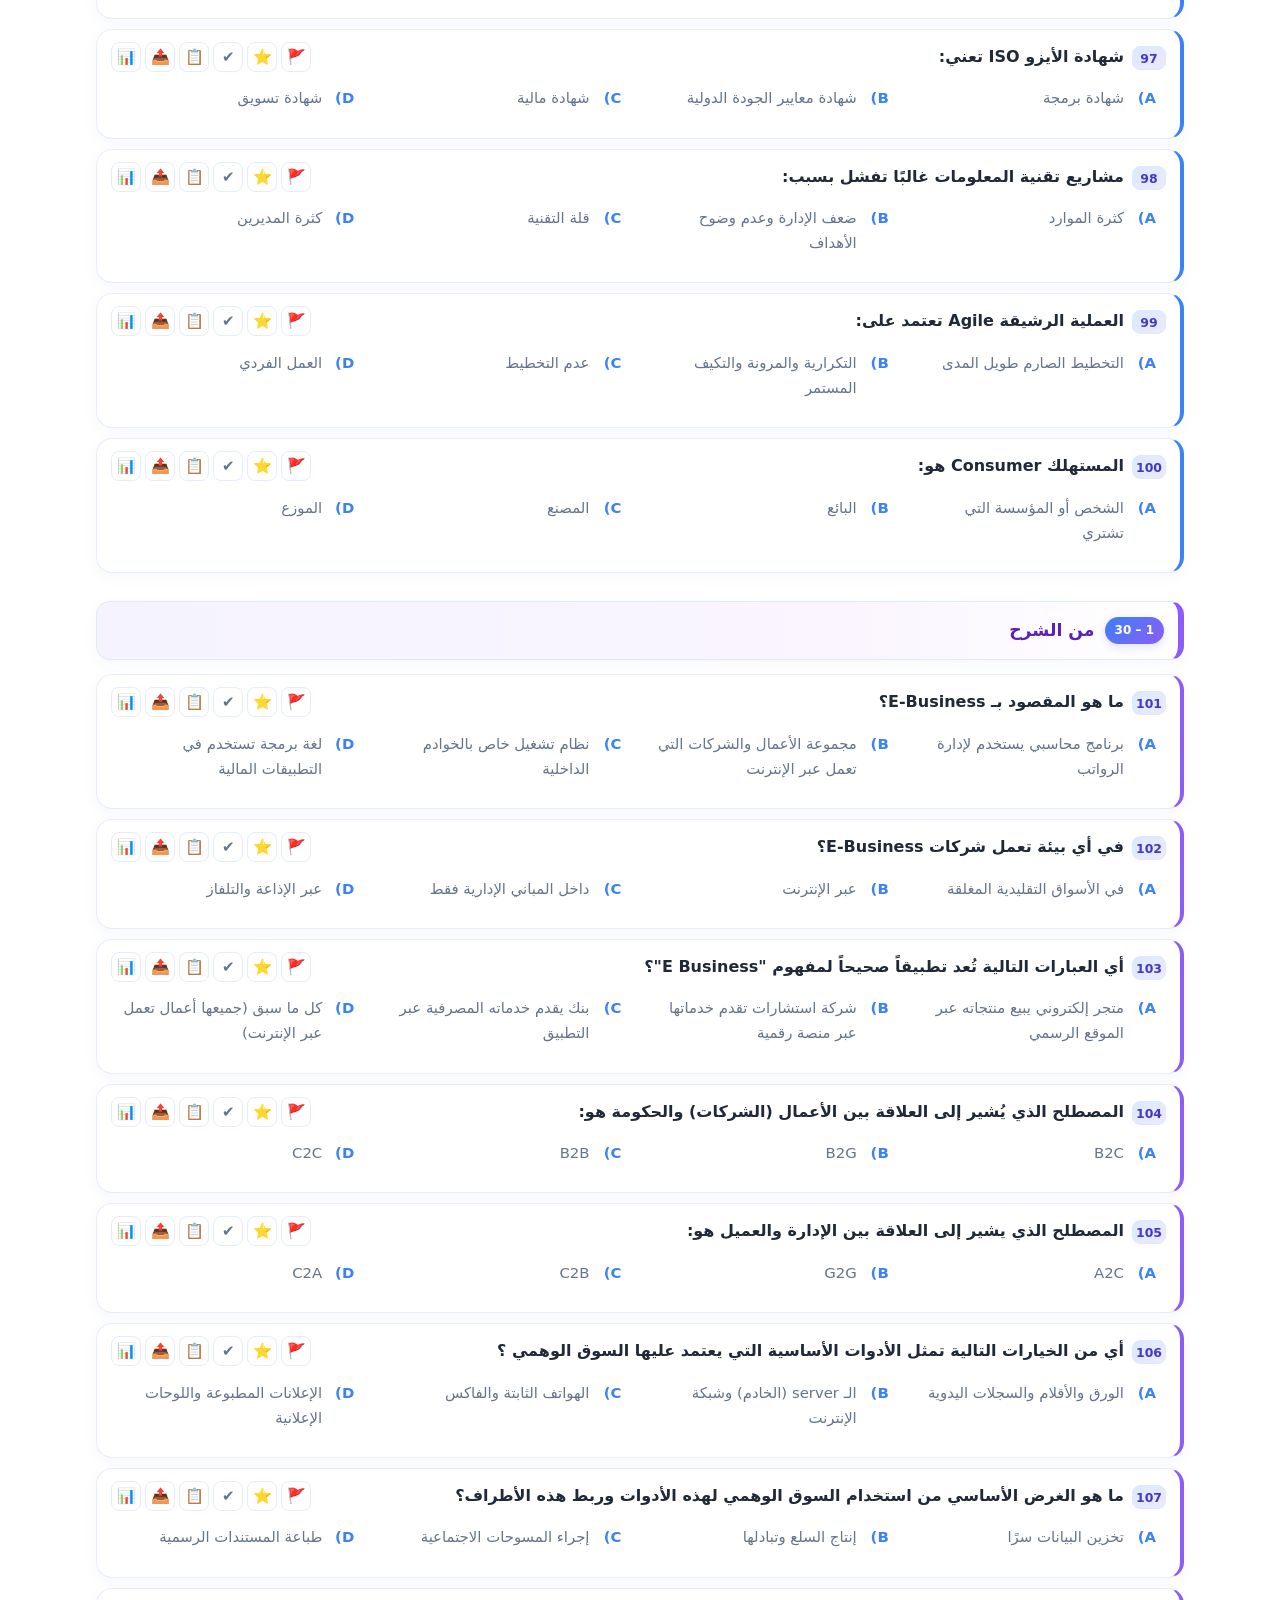
==== commit acd3fd1a: "Wire Phase 1 navigation into Enterprise Architecture" ====
--- a/materials/enterprise-architecture.html
+++ b/materials/enterprise-architecture.html
@@ -49,5 +49,5 @@
 <div class="streak-popup" id="streakPopup">🔥</div><div class="toast" id="toast"></div>
 <footer class="signature" aria-label="Author credit"><a class="signature-card" href="https://wa.me/967771179020" target="_blank" rel="noopener noreferrer" title="Contact Eng. Khalid Al-sofi on WhatsApp"><span class="signature-kicker">DESIGNED &amp; ENGINEERED BY</span><strong>Eng. Khalid Al-sofi</strong><span class="signature-contact">WHATSAPP • +967 771 179 020</span></a></footer>
 <div class="scroll-btns"><button id="stopQuizFloatBtn" title="إيقاف الاختبار" style="display:none">⏹</button><button id="toTop" title="للأعلى">▲</button><button id="toBottom" title="للأسفل">▼</button></div>
-<script src="../data/enterprise-architecture.js"></script><script src="../assets/mcq-engine.js"></script><script src="../assets/study-v2.js"></script><script src="../assets/study-plus.js"></script>
+<script src="../data/enterprise-architecture.js"></script><script src="../assets/mcq-engine.js"></script><script src="../assets/study-v2.js"></script><script src="../assets/study-plus.js"></script><script src="../assets/navigation-phase1.js"></script>
 </body></html>
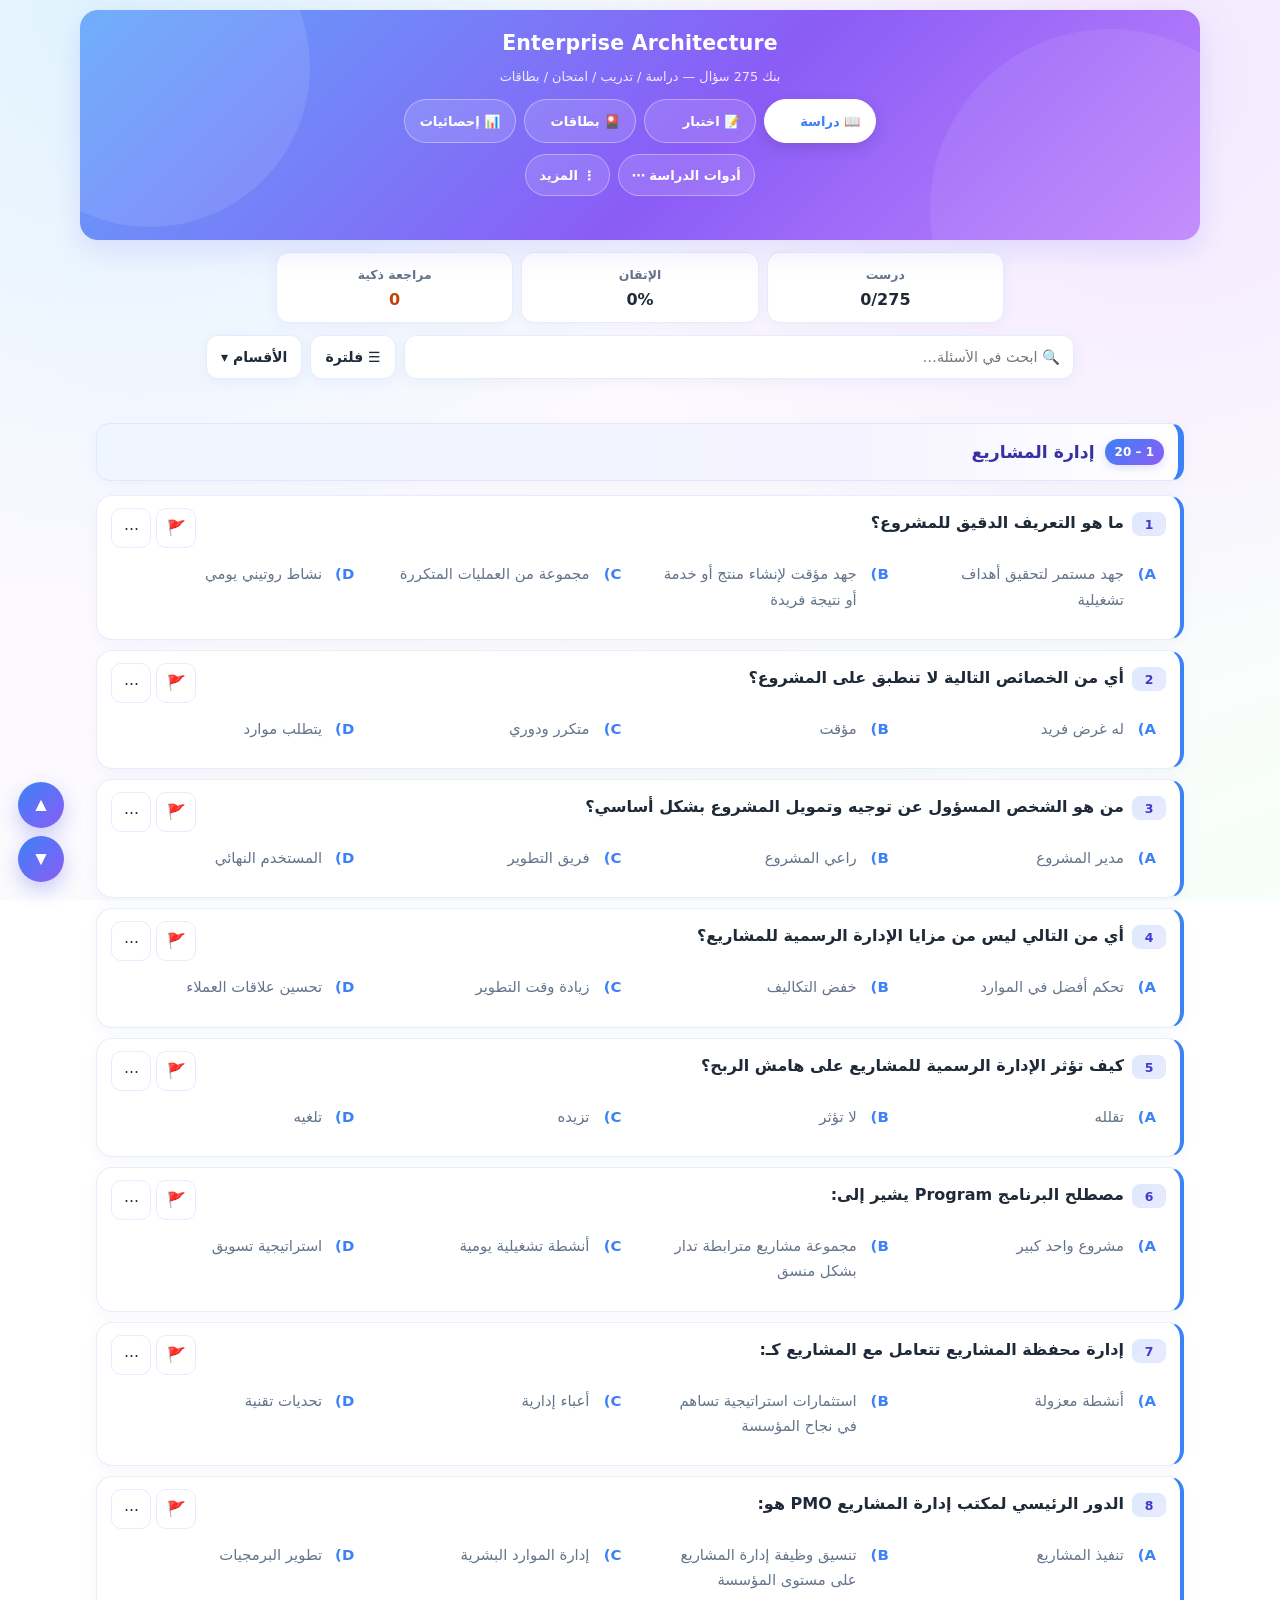
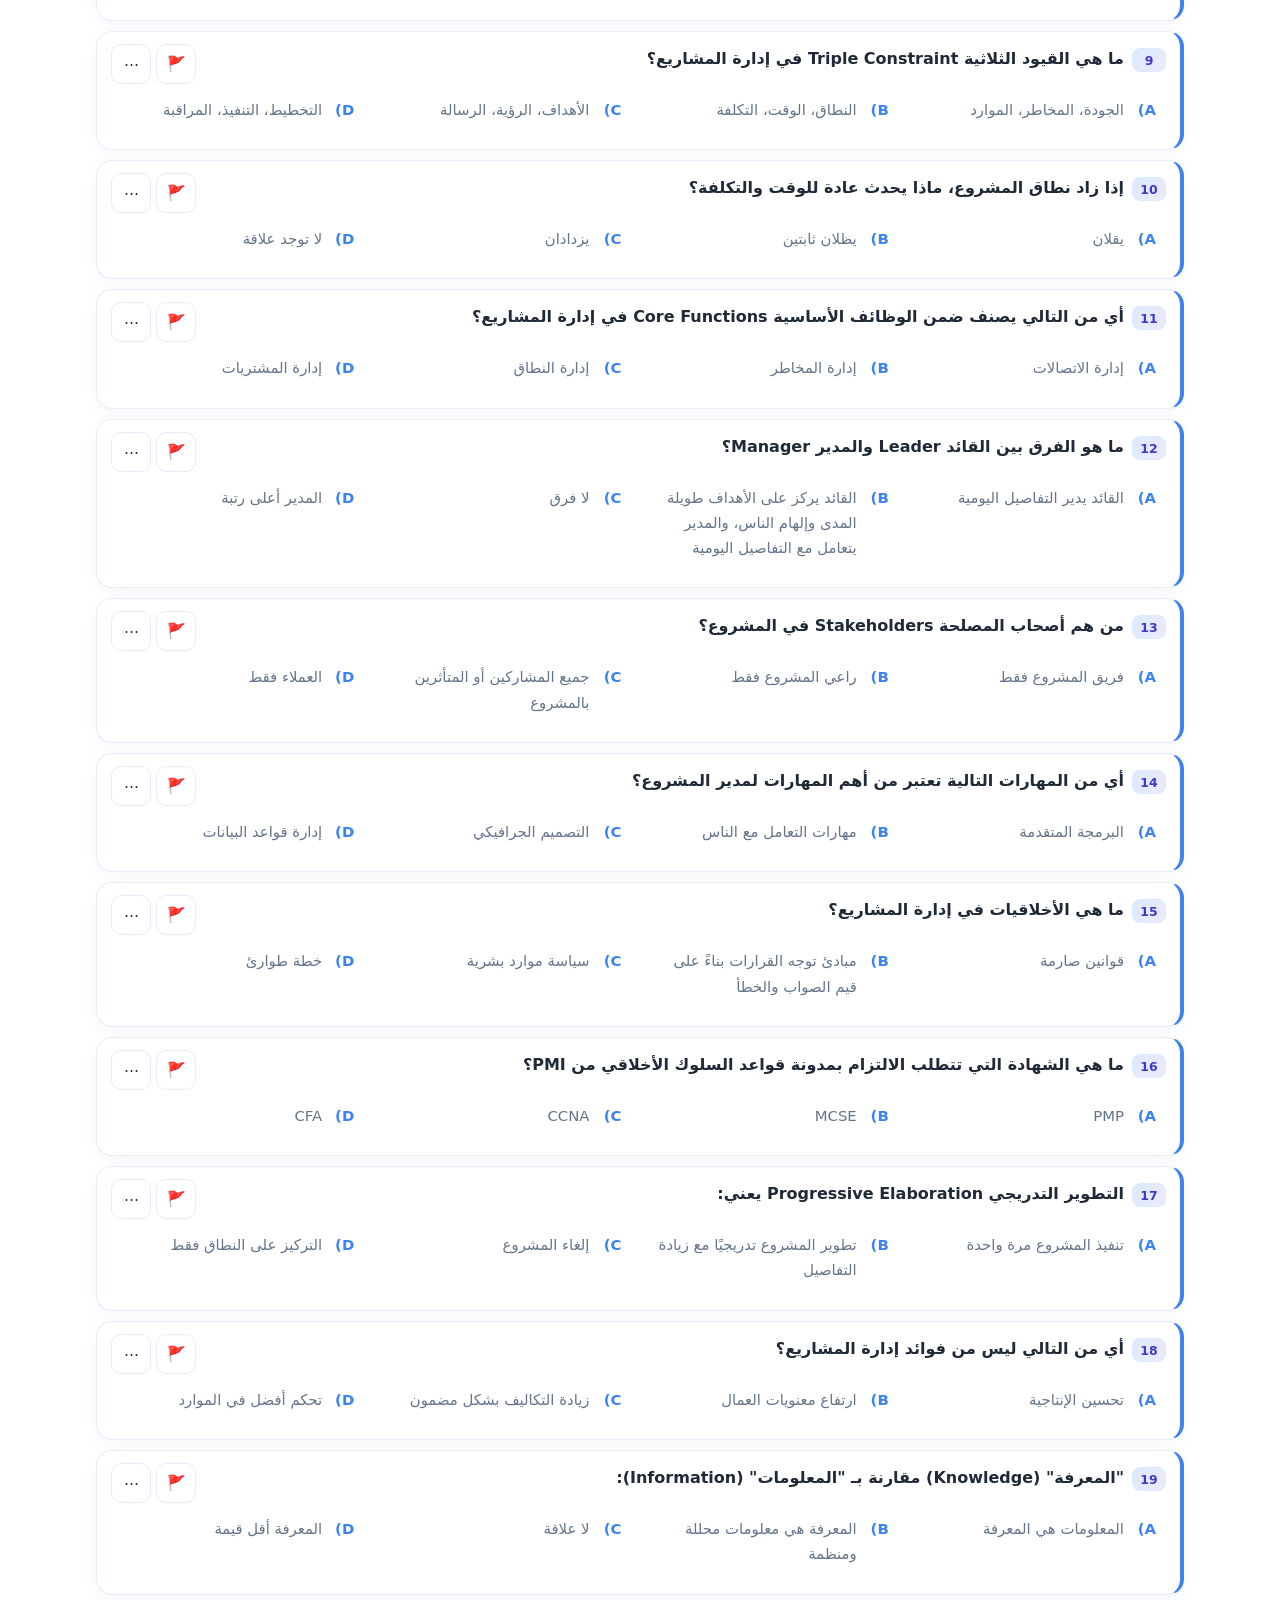
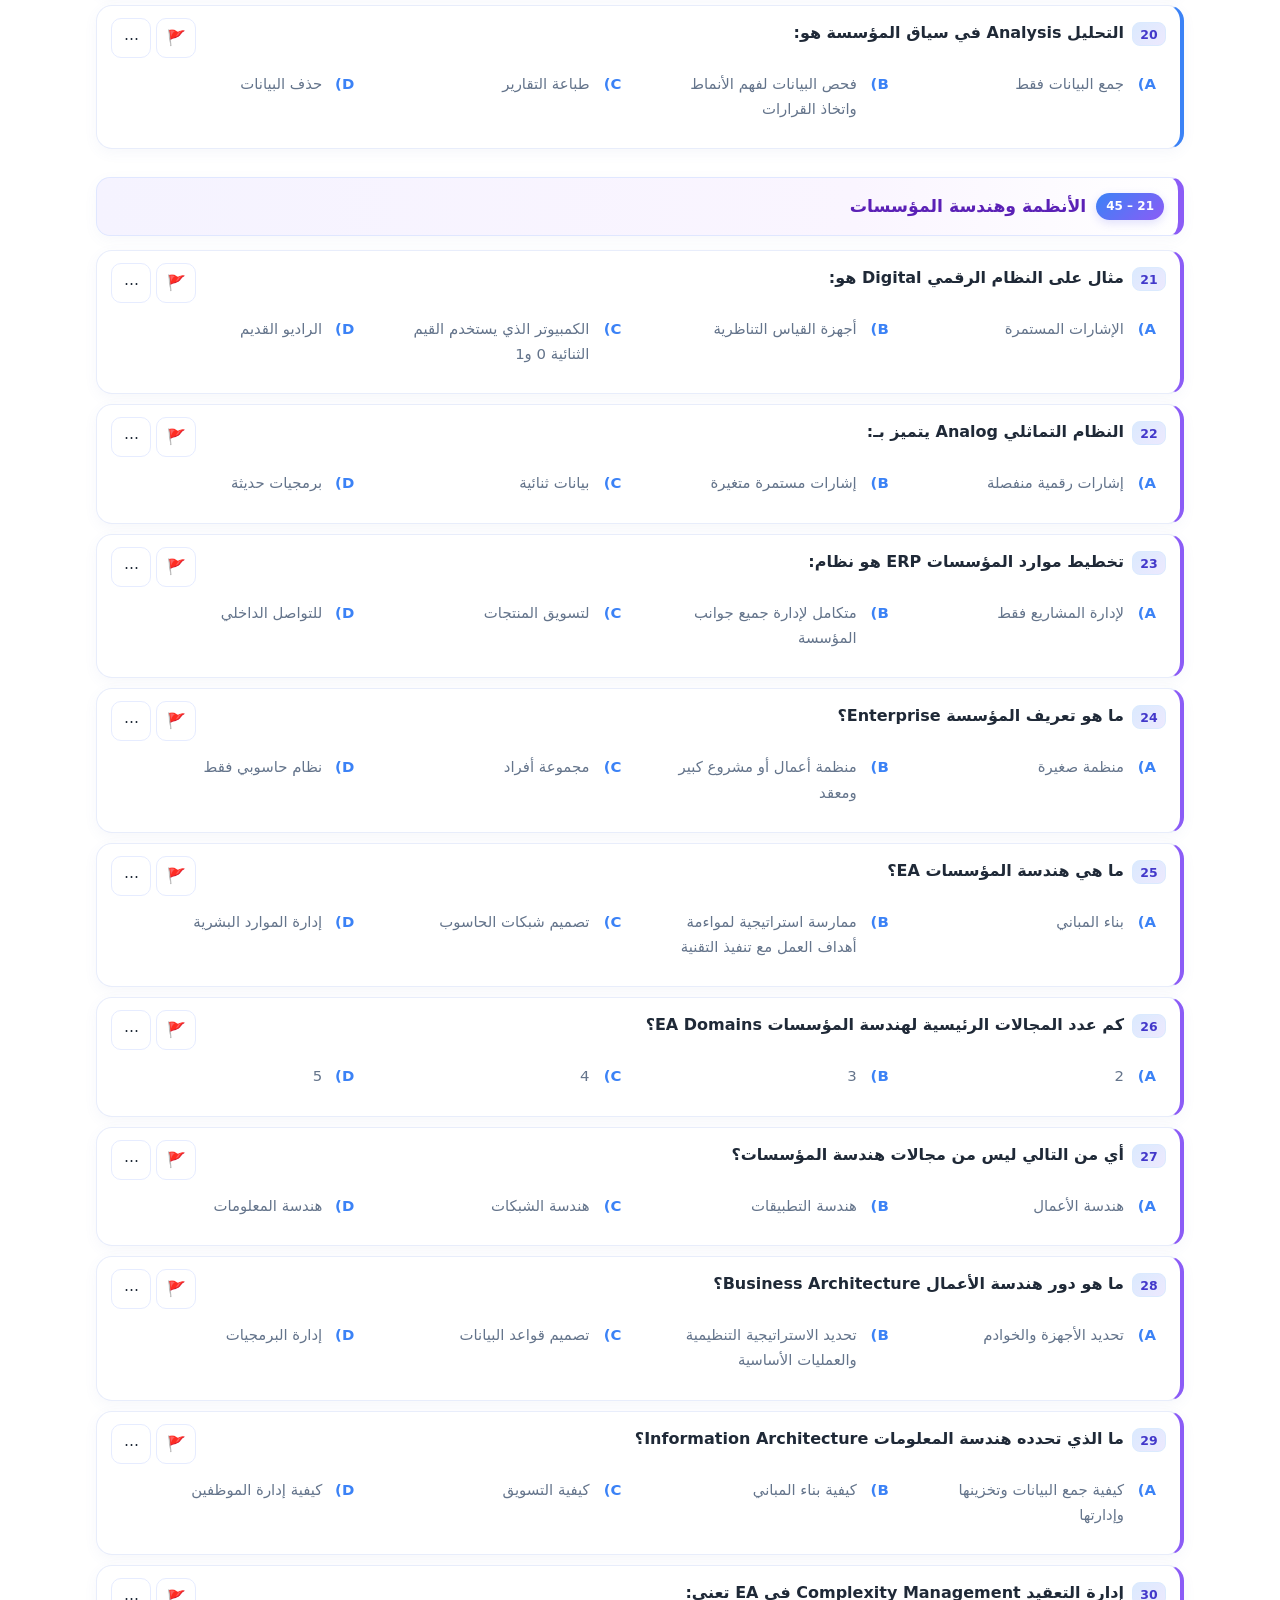
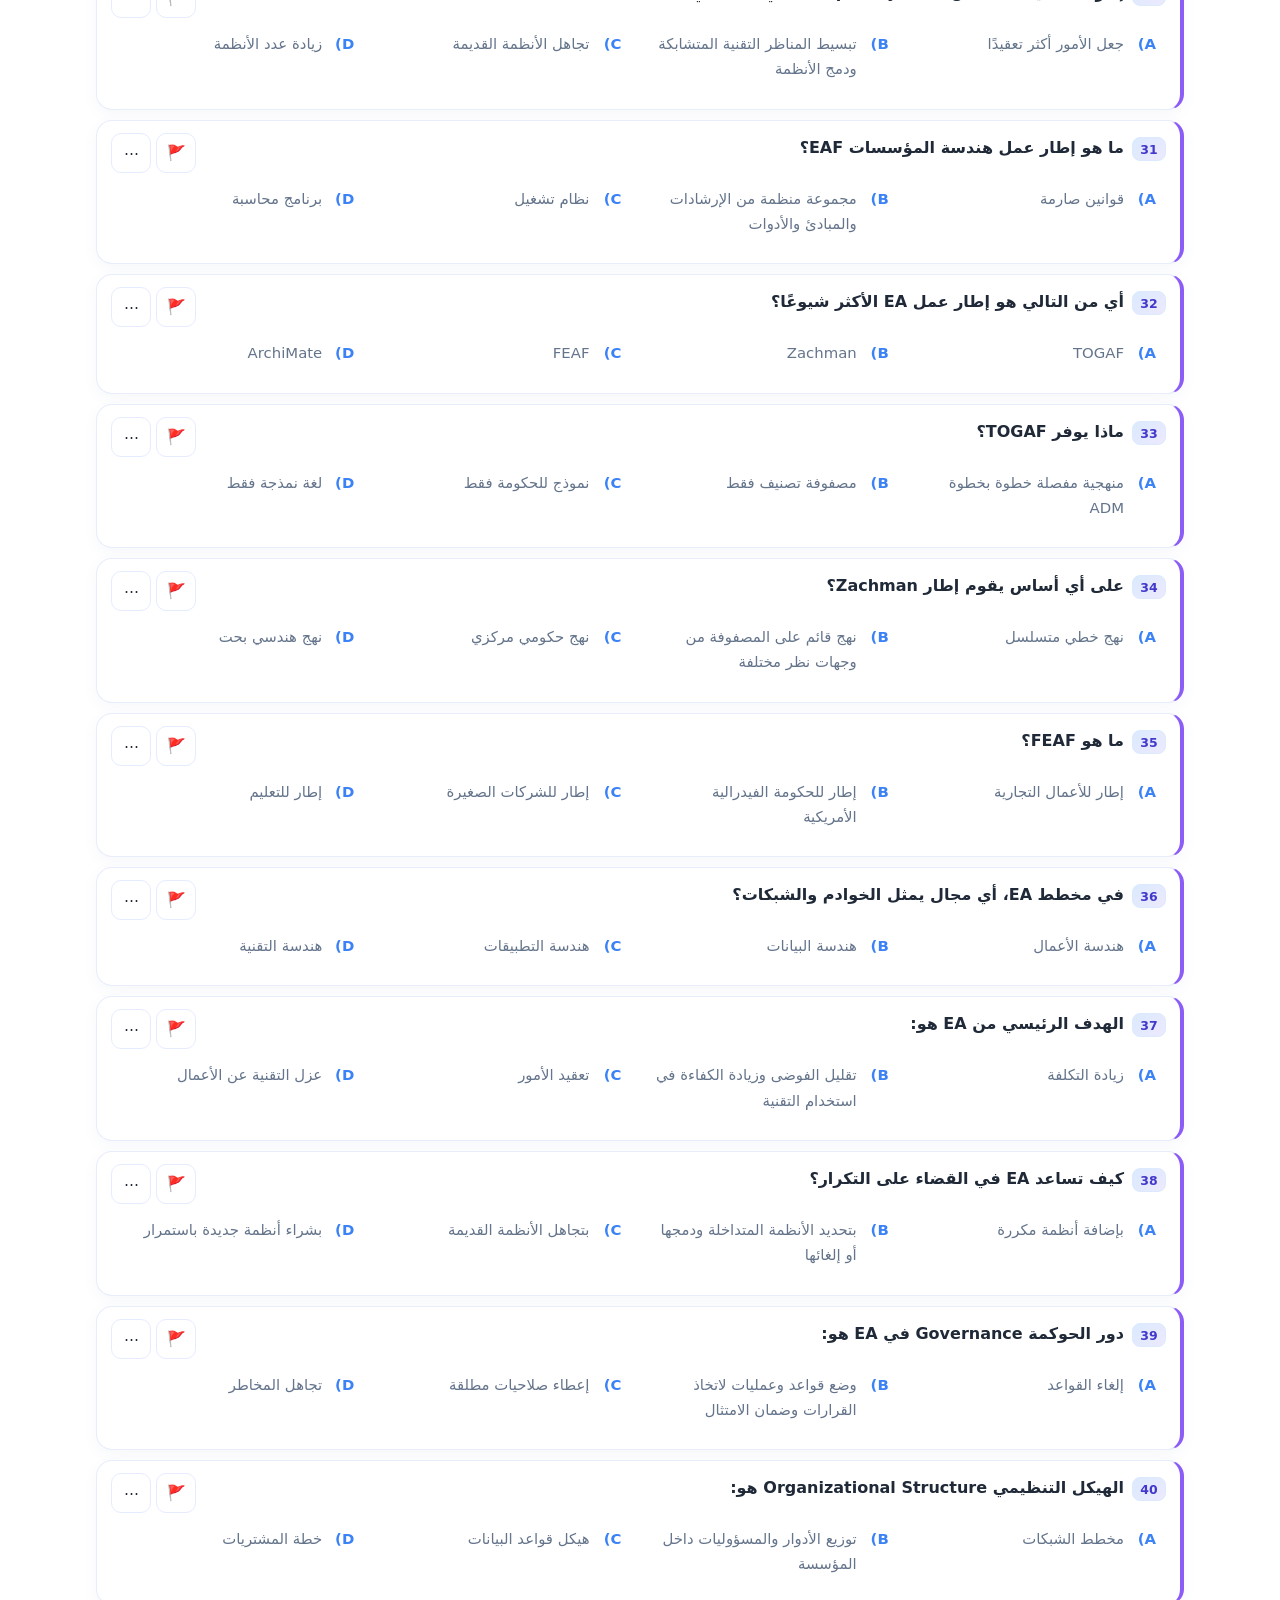
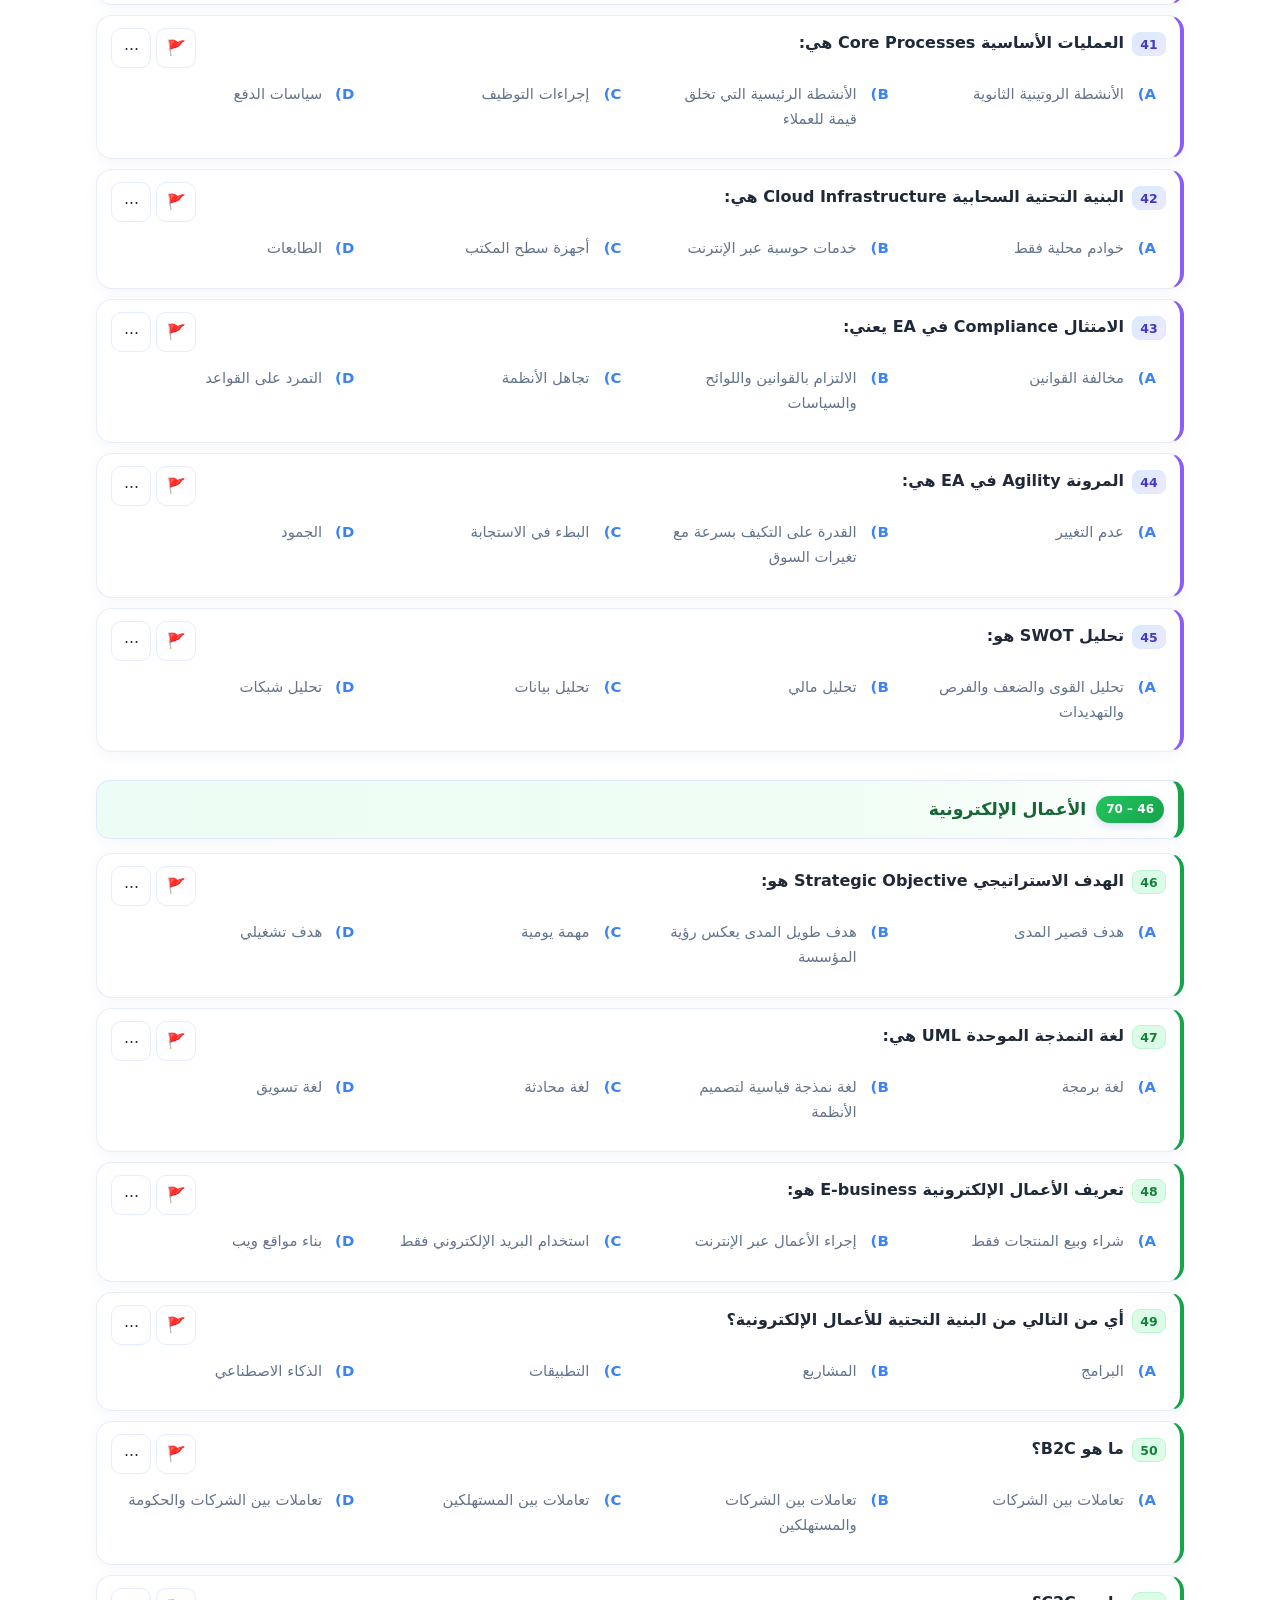
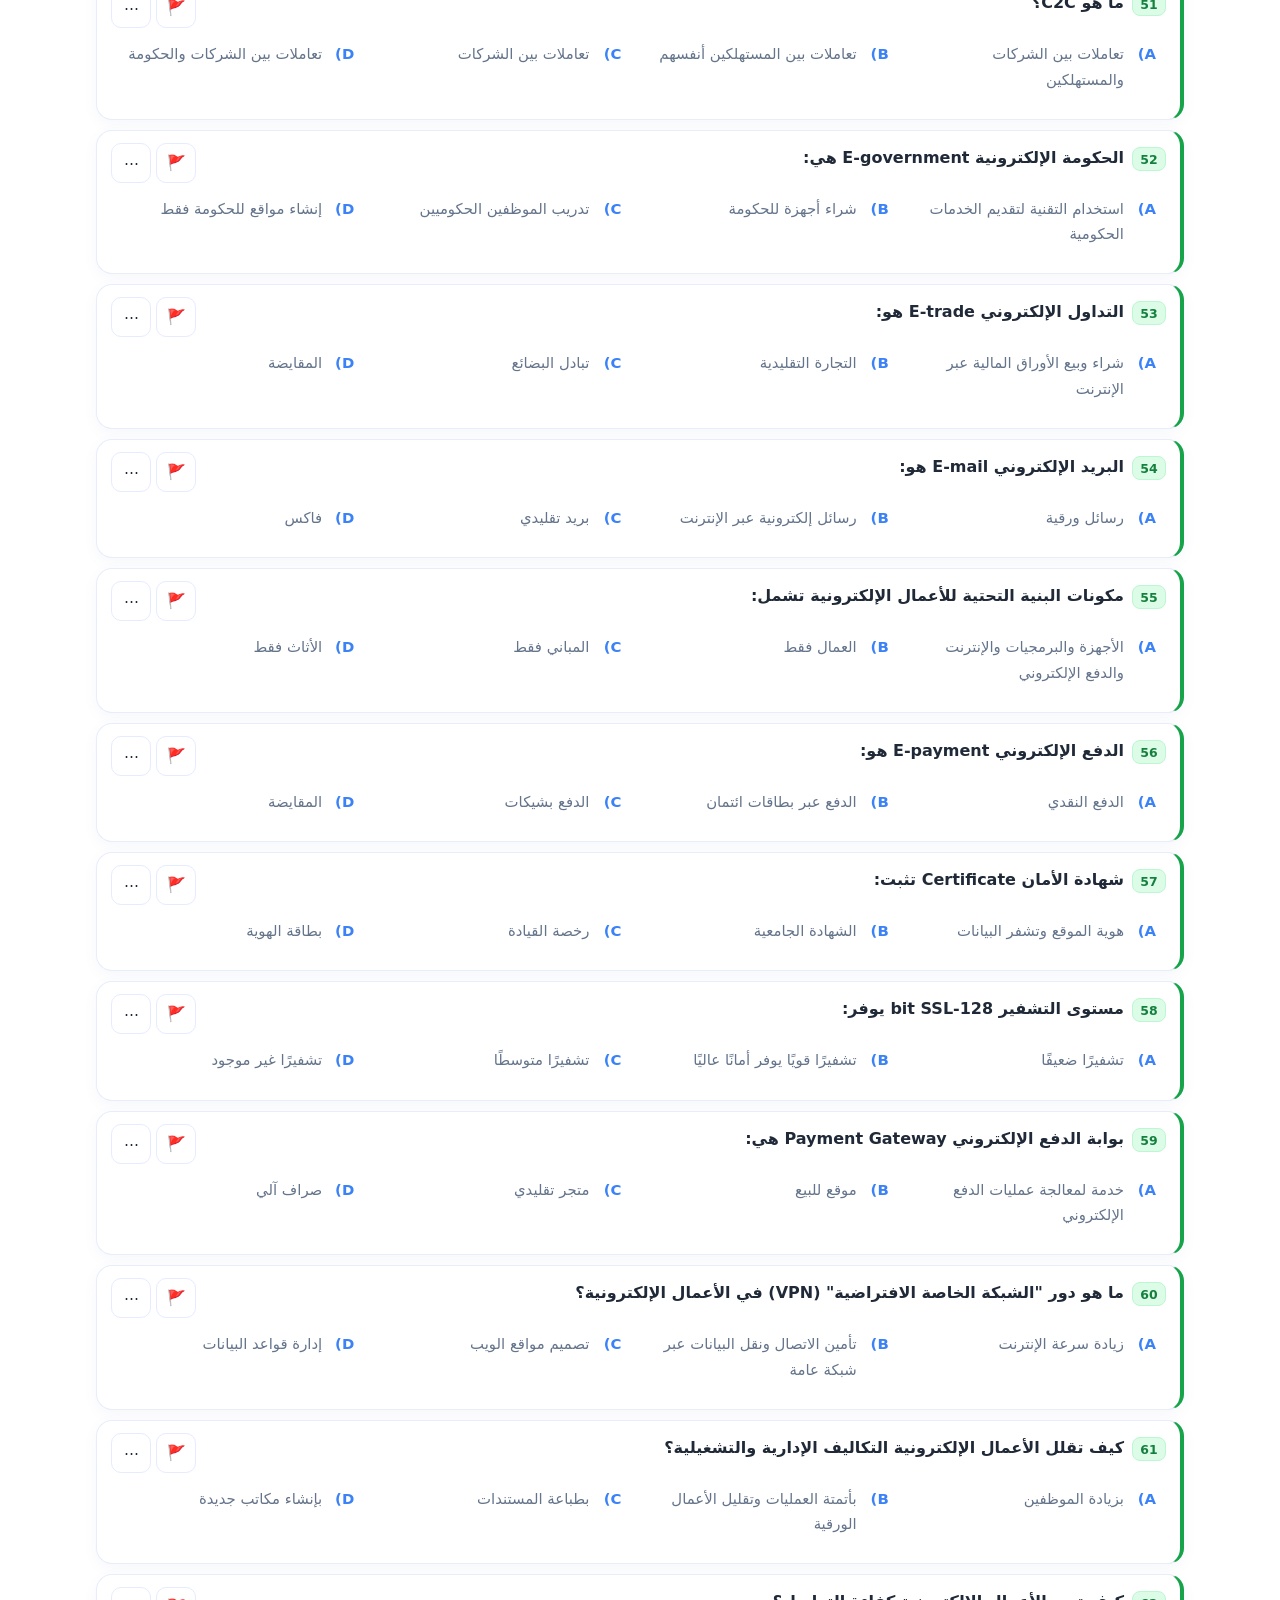
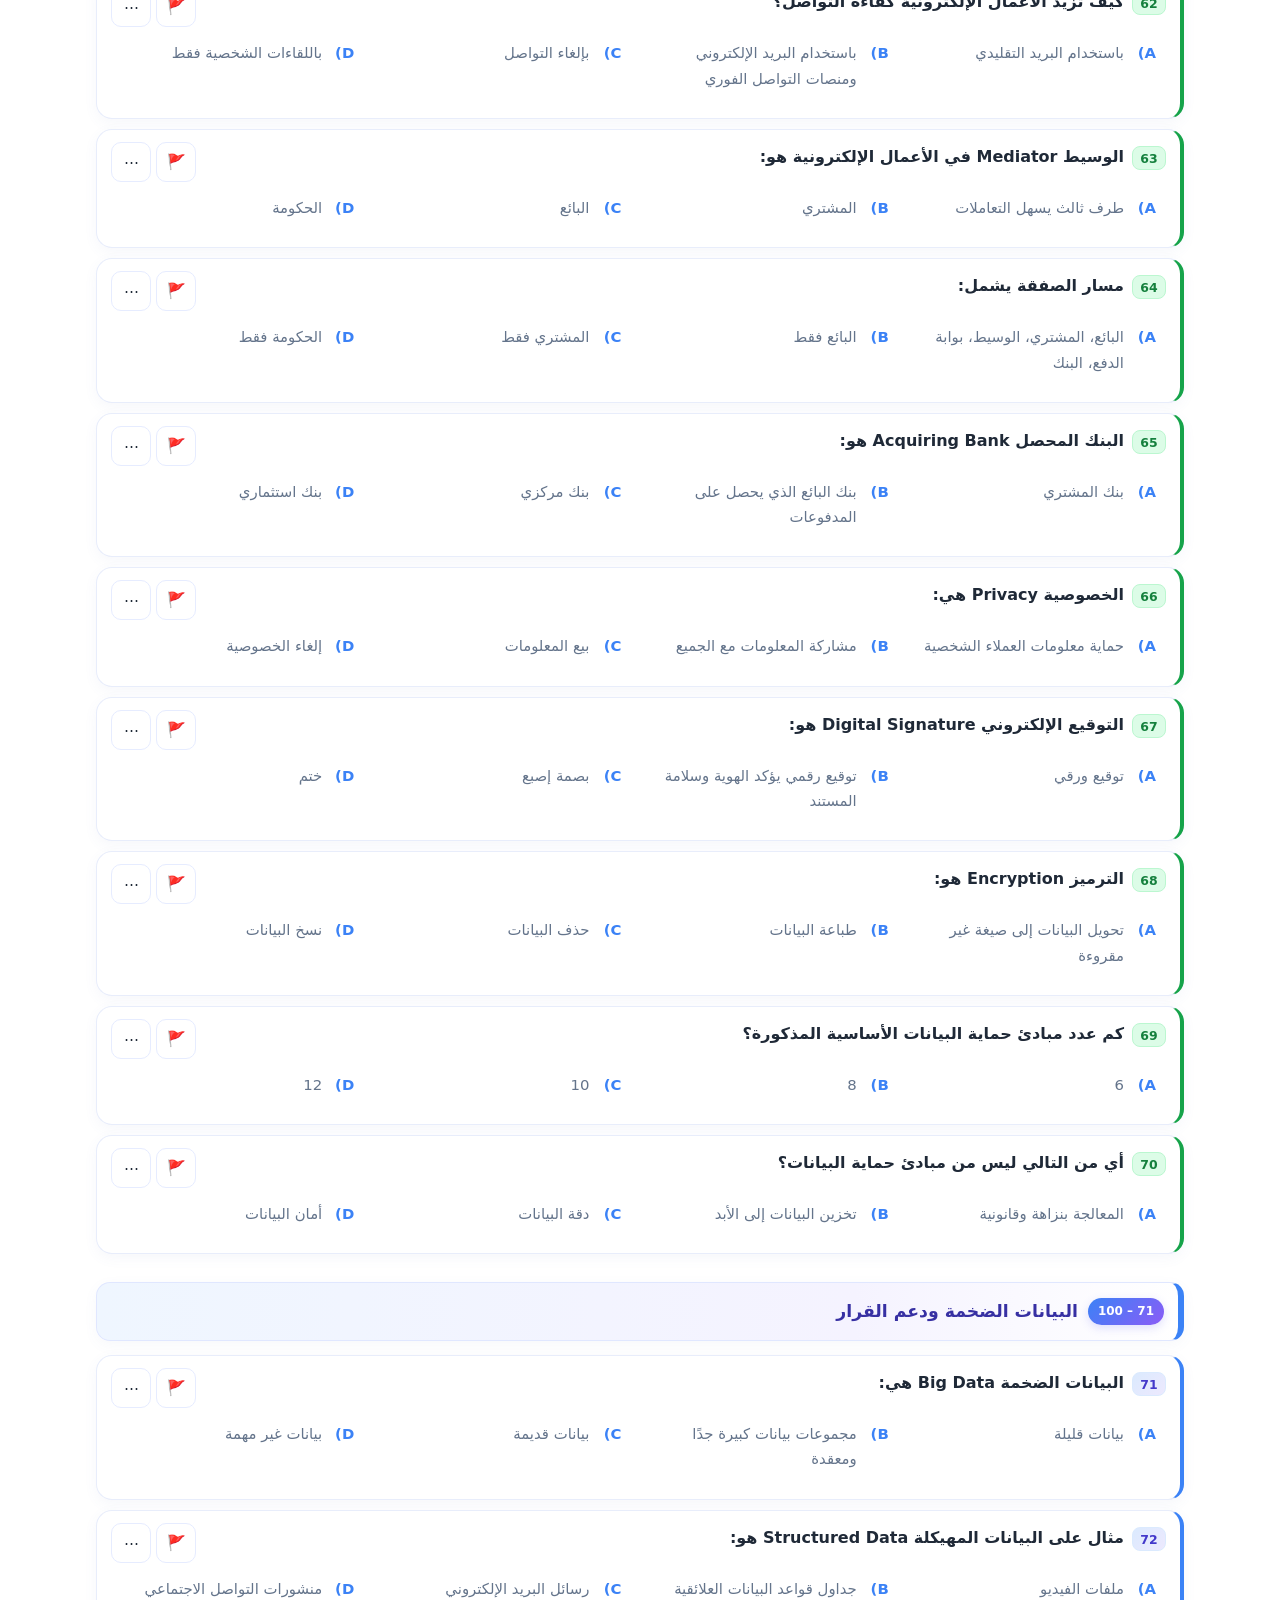
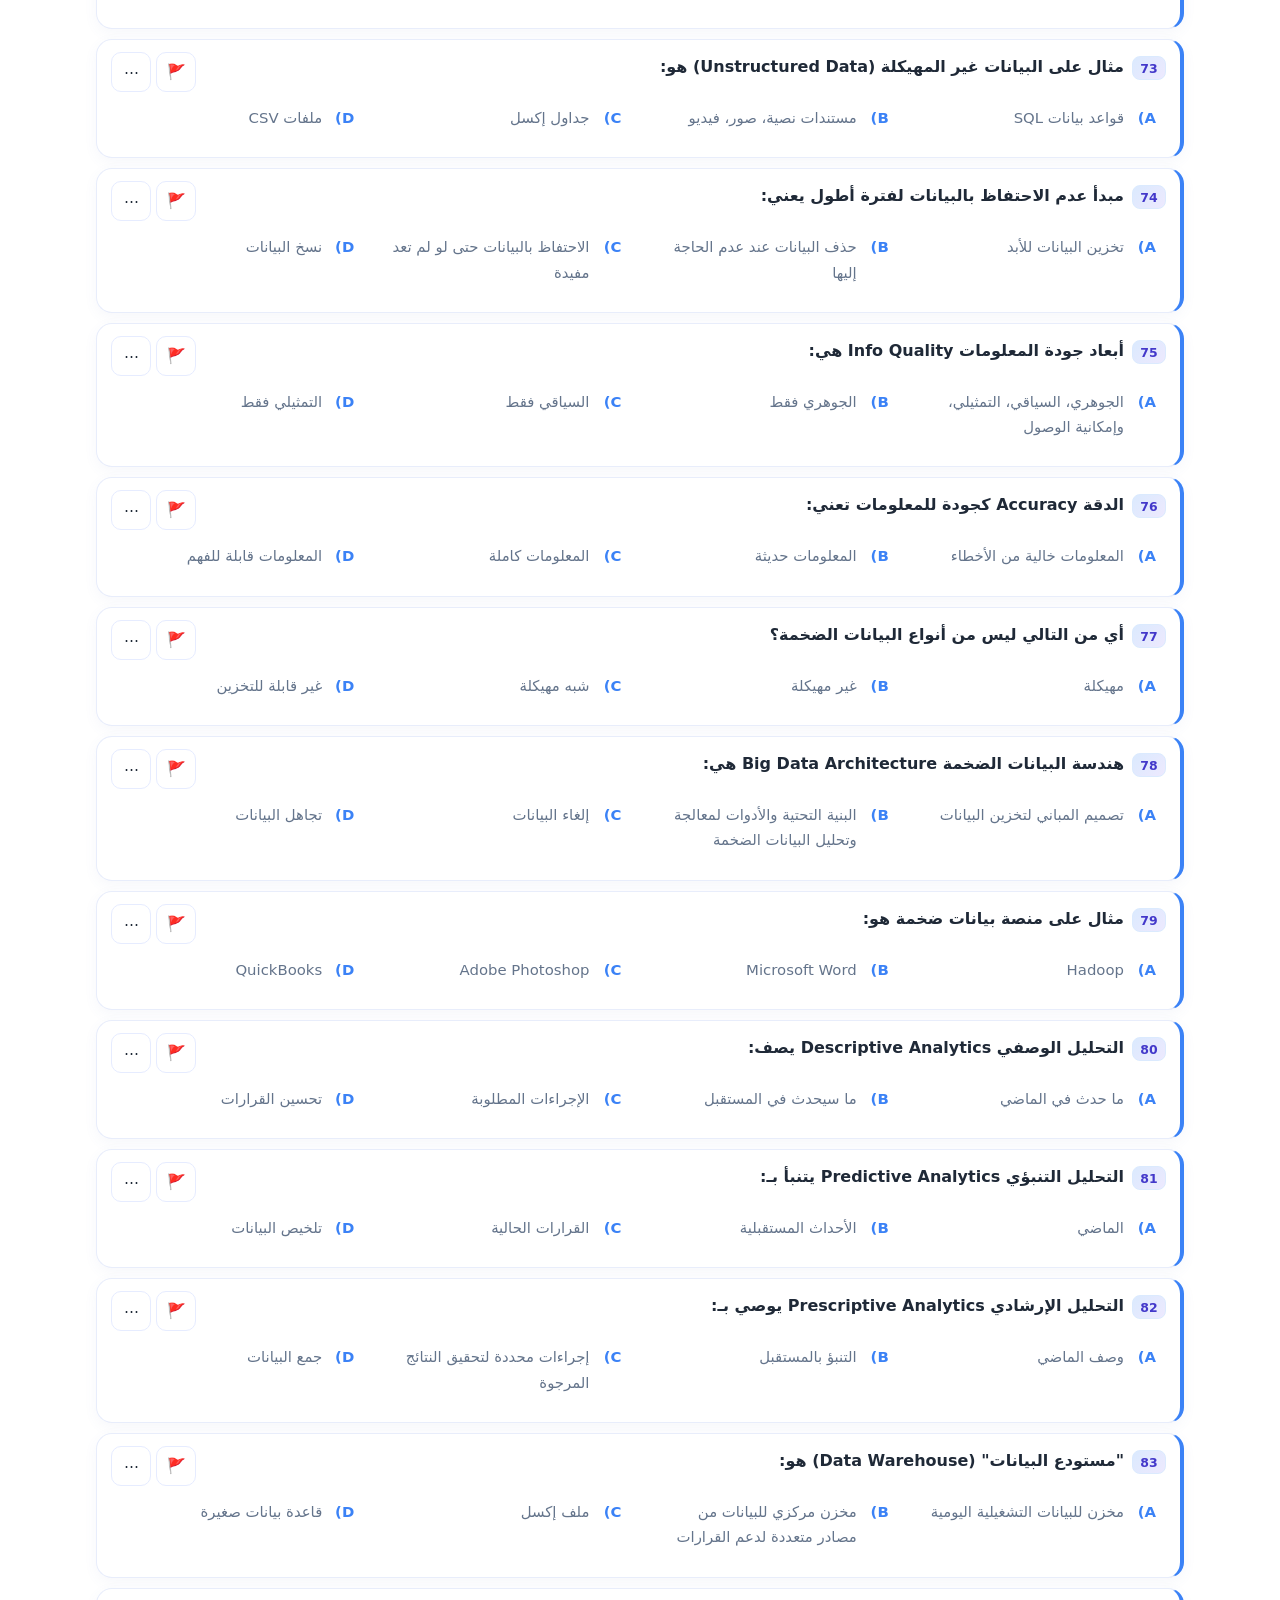
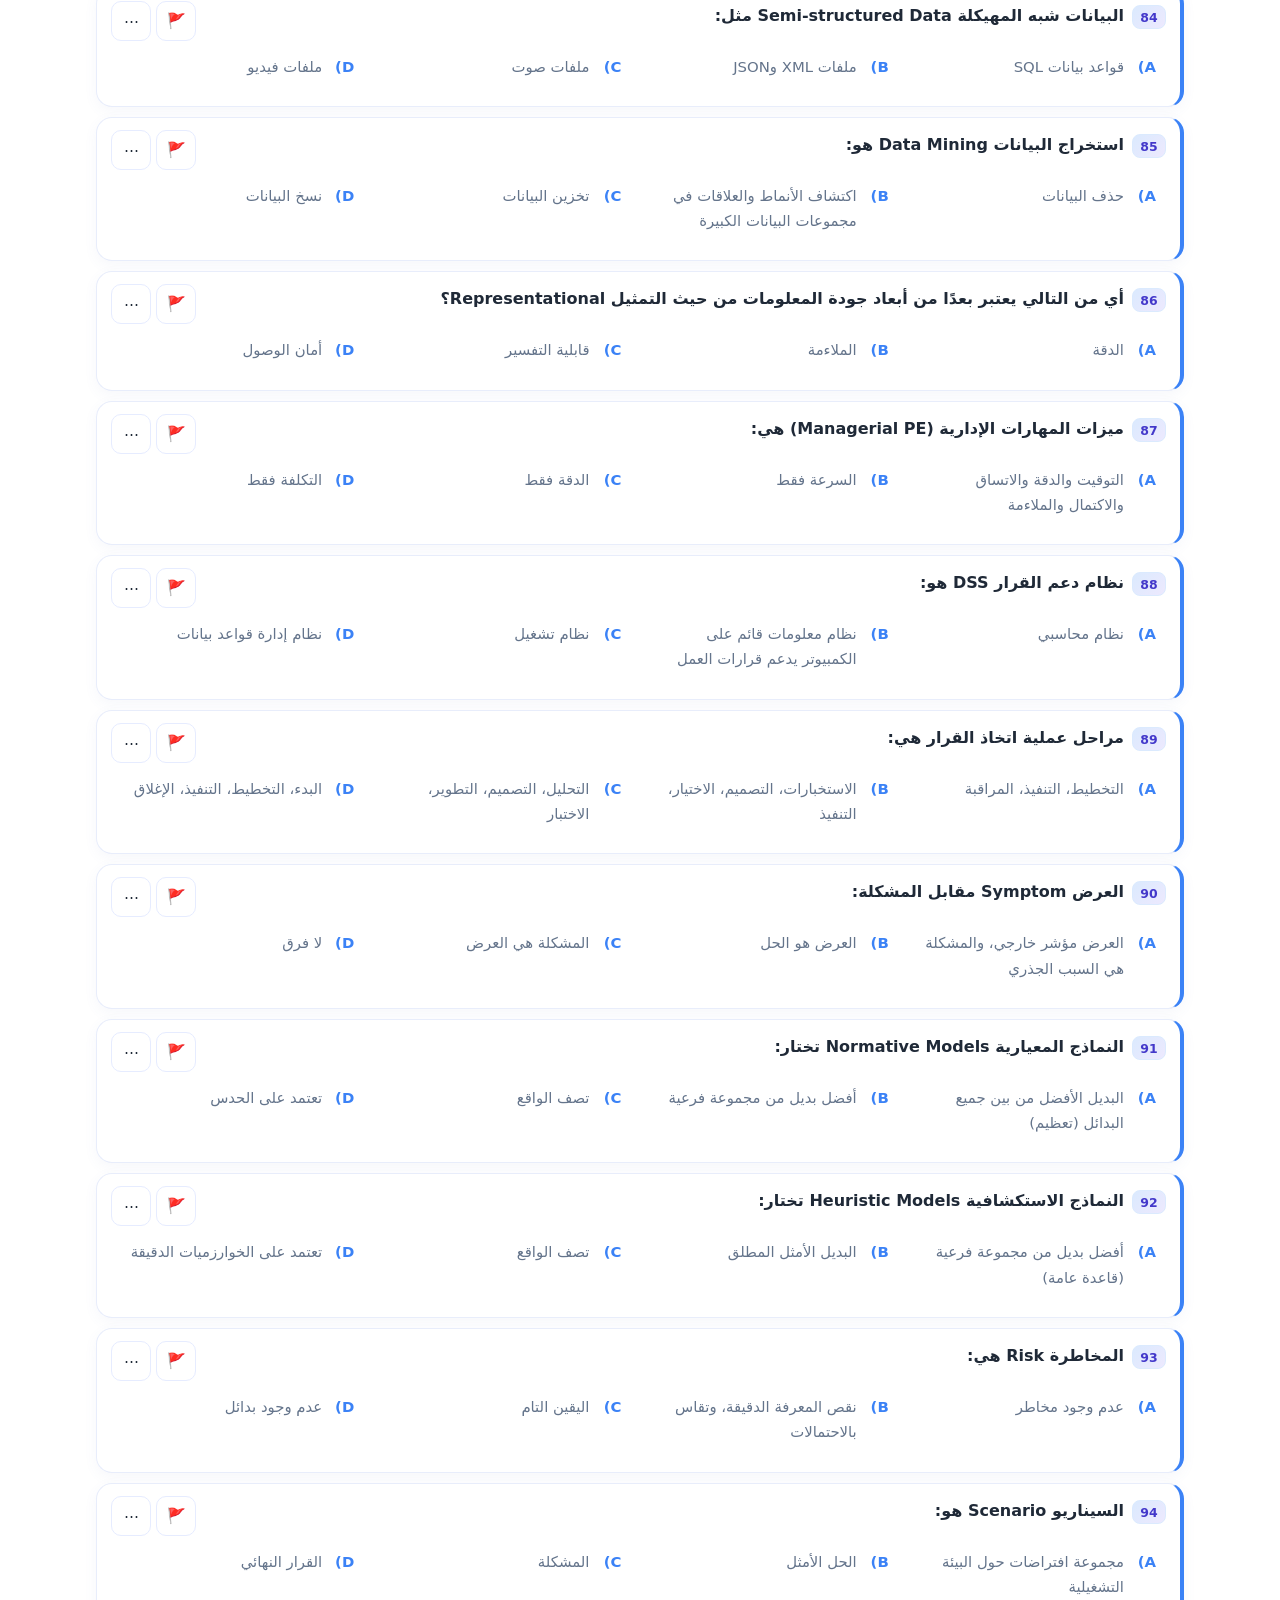
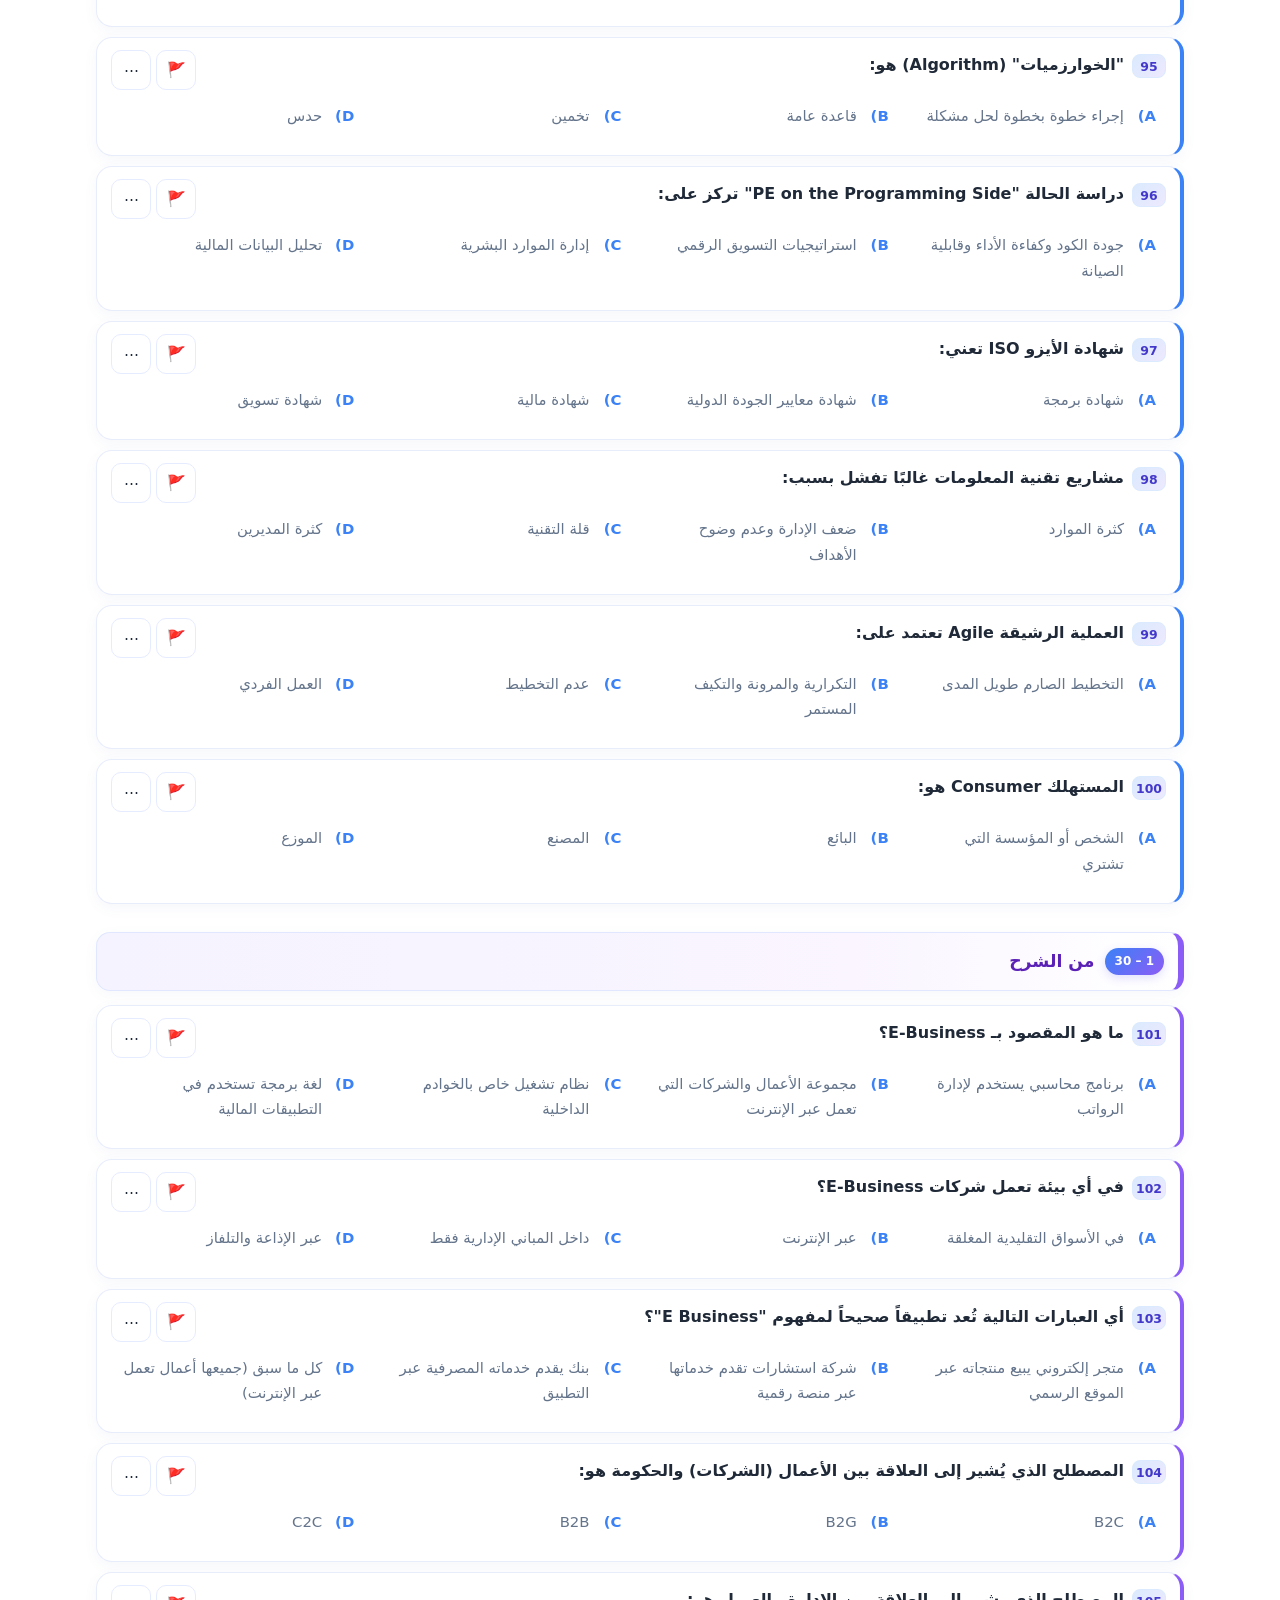
==== commit 049583e5: "Phase 9: audit and repair Flutter Interactive Study chapter reading, linked print index and Module v" ====
--- a/materials/enterprise-architecture.html
+++ b/materials/enterprise-architecture.html
@@ -9,6 +9,8 @@
 <link rel="manifest" id="manifestLink" href="../manifest.webmanifest">
 <link rel="apple-touch-icon" href="data:image/svg+xml,<svg xmlns='http://www.w3.org/2000/svg' viewBox='0 0 100 100'><rect width='100' height='100' rx='20' fill='%233b82f6'/><text x='50' y='65' font-size='55' text-anchor='middle' fill='white' font-family='Arial'>📘</text></svg>">
 <link rel="stylesheet" href="../assets/styles.css">
+<link rel="apple-touch-icon" href="../assets/pwa-icon-180.png">
+<link rel="stylesheet" href="../assets/pwa-phase7.css">
 </head>
 <body>
 <div class="sticky-bar" id="stickyBar"><div class="sb-text" id="sbText">القسم: —</div><div class="sb-progress"><div id="sbFill"></div></div><div class="sb-text" id="sbPct">0%</div></div>
@@ -49,5 +51,6 @@
 <div class="streak-popup" id="streakPopup">🔥</div><div class="toast" id="toast"></div>
 <footer class="signature" aria-label="Author credit"><a class="signature-card" href="https://wa.me/967771179020" target="_blank" rel="noopener noreferrer" title="Contact Eng. Khalid Al-sofi on WhatsApp"><span class="signature-kicker">DESIGNED &amp; ENGINEERED BY</span><strong>Eng. Khalid Al-sofi</strong><span class="signature-contact">WHATSAPP • +967 771 179 020</span></a></footer>
 <div class="scroll-btns"><button id="stopQuizFloatBtn" title="إيقاف الاختبار" style="display:none">⏹</button><button id="toTop" title="للأعلى">▲</button><button id="toBottom" title="للأسفل">▼</button></div>
-<script src="../data/enterprise-architecture.js"></script><script src="../assets/mcq-engine.js"></script><script src="../assets/study-v2.js"></script><script src="../assets/study-plus.js"></script><script src="../assets/navigation-phase1.js"></script>
+<script src="../data/enterprise-architecture.js"></script><script src="../assets/phase5-progress.js"></script><script src="../assets/mcq-engine.js"></script><script src="../assets/study-v2.js"></script><script src="../assets/study-plus.js"></script><script src="../assets/navigation-phase1.js"></script>
+<script src="../assets/pwa-phase7.js"></script>
 </body></html>
--- a/assets/styles.css
+++ b/assets/styles.css
@@ -947,4 +947,4 @@
 body.per-question-timer-mode .q.quiz-mode:not(.quiz-current) .grade-btns button,
 body.per-question-timer-mode .q.quiz-mode:not(.quiz-current) .show-answer-btn{pointer-events:none;opacity:.55}
 .q.time-expired{opacity:.72;border-style:dashed}
-.q.time-expired::after{content:'⏰ انتهى وقت السؤال';display:block;margin-top:8px;color:var(--err);font-weight:800;font-size:.8rem}
+.q.time-expired::after{content:'⏰ انتهى وقت السؤال';display:block;margin-top:8px;color:var(--err);font-weight:800;font-size:.8rem}
--- a/assets/pwa-phase7.css
+++ b/assets/pwa-phase7.css
@@ -0,0 +1,12 @@
+/* Limited Phase 7 accessibility / install UI. No existing color or print redesign. */
+.phase7-skip{position:fixed;right:12px;top:-100px;z-index:100000;background:#102f45;color:#fff!important;padding:12px 16px;border-radius:8px;font-weight:700}
+.phase7-skip:focus{top:12px}
+.phase7-tools{display:inline-flex;align-items:center;flex-wrap:wrap;gap:8px;margin:6px 0}
+.phase7-status[hidden],.phase7-install[hidden]{display:none!important}
+.phase7-status.offline{display:inline-block;background:#fff2d2;color:#543b00;border:1px solid #bd8e2e;border-radius:9px;padding:4px 10px;font-size:.85rem;font-weight:700}
+.phase7-install{font:inherit;font-size:.85rem;cursor:pointer;border-radius:9px;padding:6px 10px;border:1px solid currentColor;background:transparent;color:inherit}
+.phase7-accessibility :is(a,button,input,select,textarea,[tabindex]):focus-visible{outline:3px solid #0b75bd!important;outline-offset:3px!important}
+.phase7-accessibility :is(.flutter-comparison-wrap, .flutter-code-sample):focus-visible{outline:3px solid #0b75bd;outline-offset:3px}
+.phase7-voice-status{display:block;margin-block:5px;color:inherit;opacity:.85;font-size:.85rem}
+@media(prefers-reduced-motion:reduce){html:focus-within{scroll-behavior:auto!important}*,*::before,*::after{scroll-behavior:auto!important;animation-duration:.01ms!important;animation-iteration-count:1!important;transition-duration:.01ms!important}}
+@media print{.phase7-skip,.phase7-tools,.phase7-voice-status{display:none!important}}
